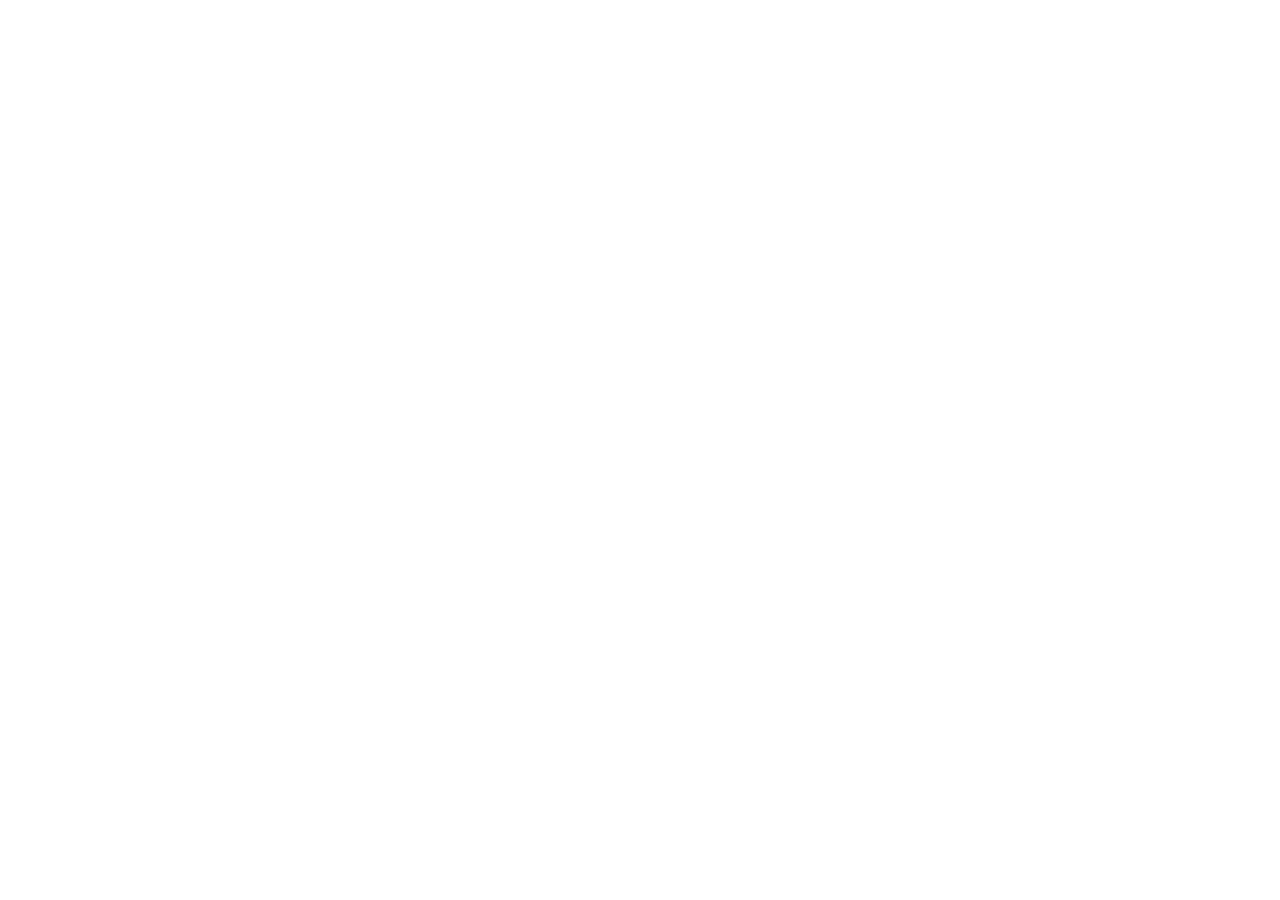
==== index.html @ 71afaba8 "Update index.html" ====
<!DOCTYPE html>
  <html lang="en">
    <head>
      <meta charset="UTF-8" />
      <meta name="viewport" content="width=device-width, initial-scale=1.0">
      <title>Faisal Hazary - Cybersecurity Enthusiast | Ethical Hacker | Penetration Tester</title>
      <meta name="description" content="I'm Faisal Hazary, a passionate cybersecurity enthusiast, ethical hacker, and penetration tester. Explore my projects, blog posts, and contact information to learn more about my work in the field of cybersecurity." />
      <link rel="icon" type="image/x-icon" href="/assets/favicon-CkWZ_qRm.ico">
      <script type="module" crossorigin src="/assets/index-C8N5rtaf.js"></script>
      <link rel="stylesheet" crossorigin href="/assets/index-CXLBSBZH.css">
    </head>

    <body>
      <div id="root"></div>
    </body>
  </html>
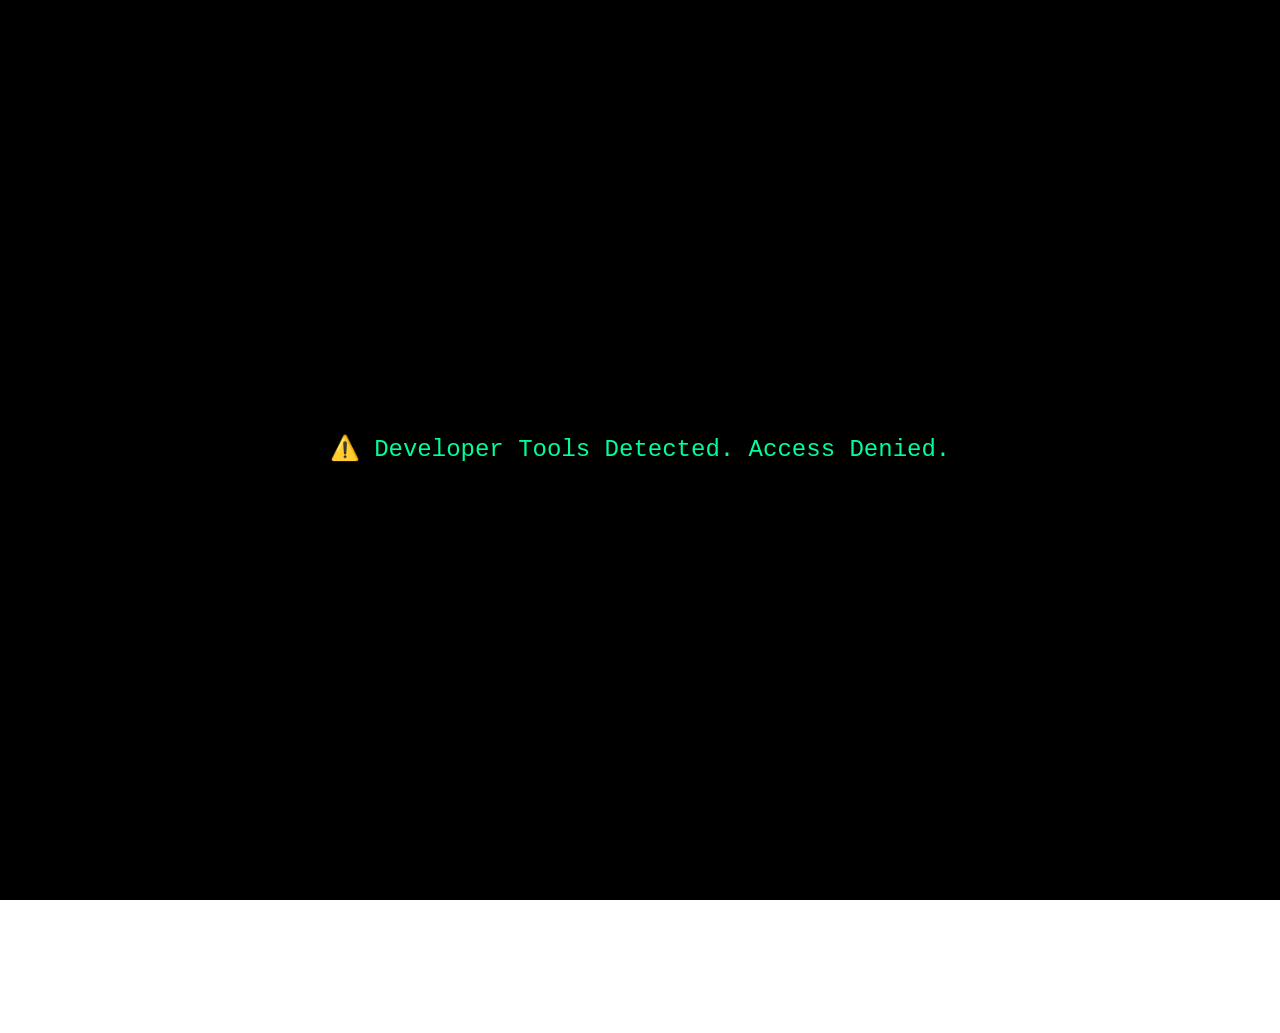
==== commit 10c6feb4: "v1 Stable" ====
--- a/index.html
+++ b/index.html
@@ -7,8 +7,8 @@
       <title>Faisal Hazary - Cybersecurity Enthusiast | Ethical Hacker | Penetration Tester</title>
       <meta name="description" content="I'm Faisal Hazary, a passionate cybersecurity enthusiast, ethical hacker, and penetration tester. Explore my projects, blog posts, and contact information to learn more about my work in the field of cybersecurity." />
       <link rel="icon" type="image/x-icon" href="/assets/favicon-CkWZ_qRm.ico">
-      <script type="module" crossorigin src="/assets/index-C8N5rtaf.js"></script>
-      <link rel="stylesheet" crossorigin href="/assets/index-CXLBSBZH.css">
+      <script type="module" crossorigin src="/assets/index-D6CoGjes.js"></script>
+      <link rel="stylesheet" crossorigin href="/assets/index-eQ8t6wmq.css">
     </head>
 
     <body>
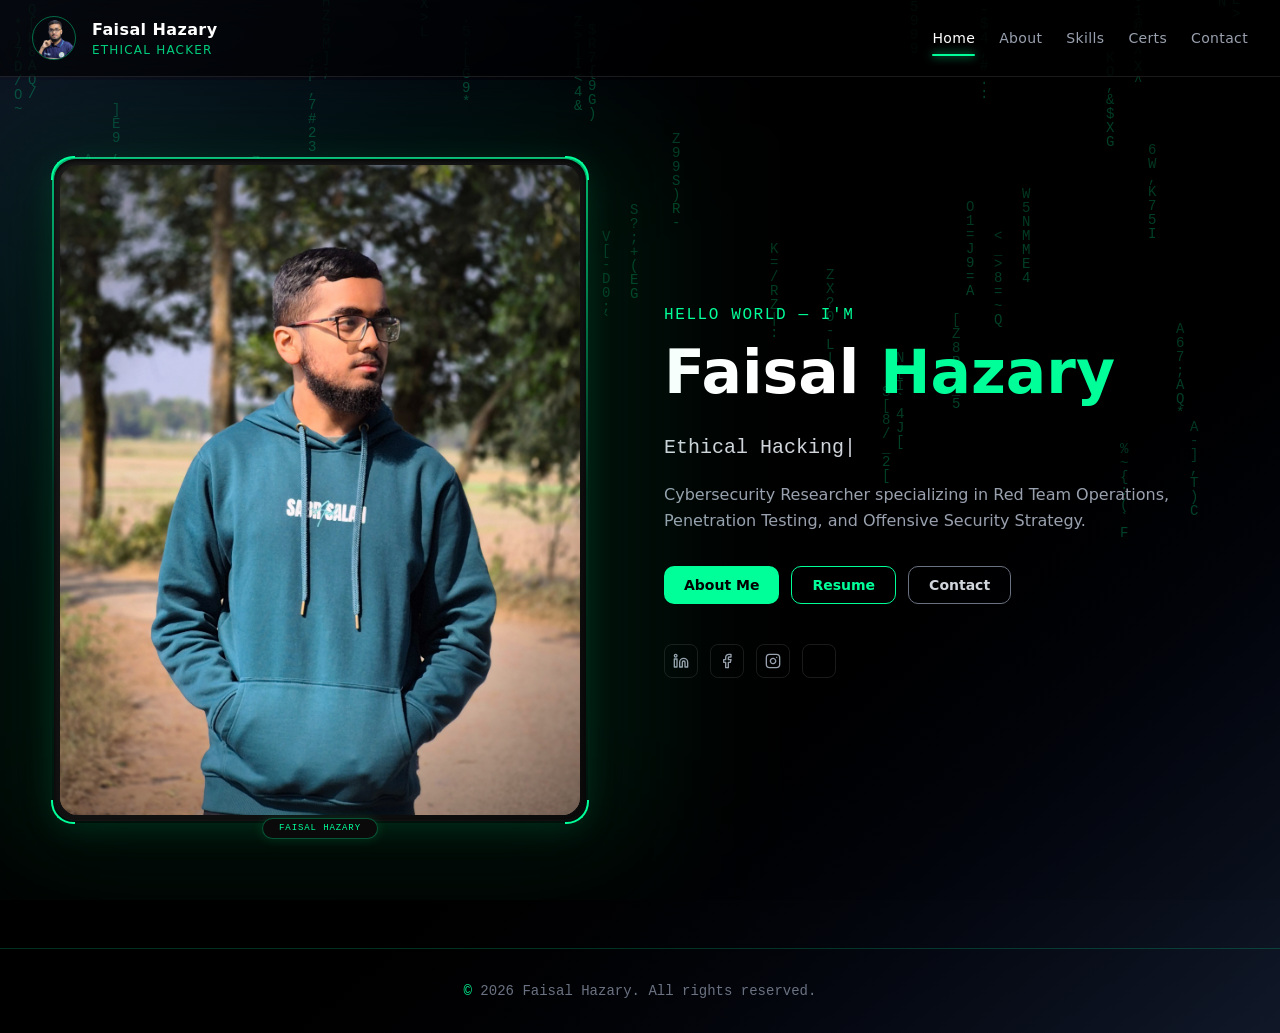
==== commit 1eac11d1: "Removed SupportKori" ====
--- a/index.html
+++ b/index.html
@@ -7,8 +7,8 @@
       <title>Faisal Hazary - Cybersecurity Enthusiast | Ethical Hacker | Penetration Tester</title>
       <meta name="description" content="I'm Faisal Hazary, a passionate cybersecurity enthusiast, ethical hacker, and penetration tester. Explore my projects, blog posts, and contact information to learn more about my work in the field of cybersecurity." />
       <link rel="icon" type="image/x-icon" href="/assets/favicon-CkWZ_qRm.ico">
-      <script type="module" crossorigin src="/assets/index-D6CoGjes.js"></script>
-      <link rel="stylesheet" crossorigin href="/assets/index-eQ8t6wmq.css">
+      <script type="module" crossorigin src="/assets/index-Qkvo7OlU.js"></script>
+      <link rel="stylesheet" crossorigin href="/assets/index-B7TDVUZJ.css">
     </head>
 
     <body>
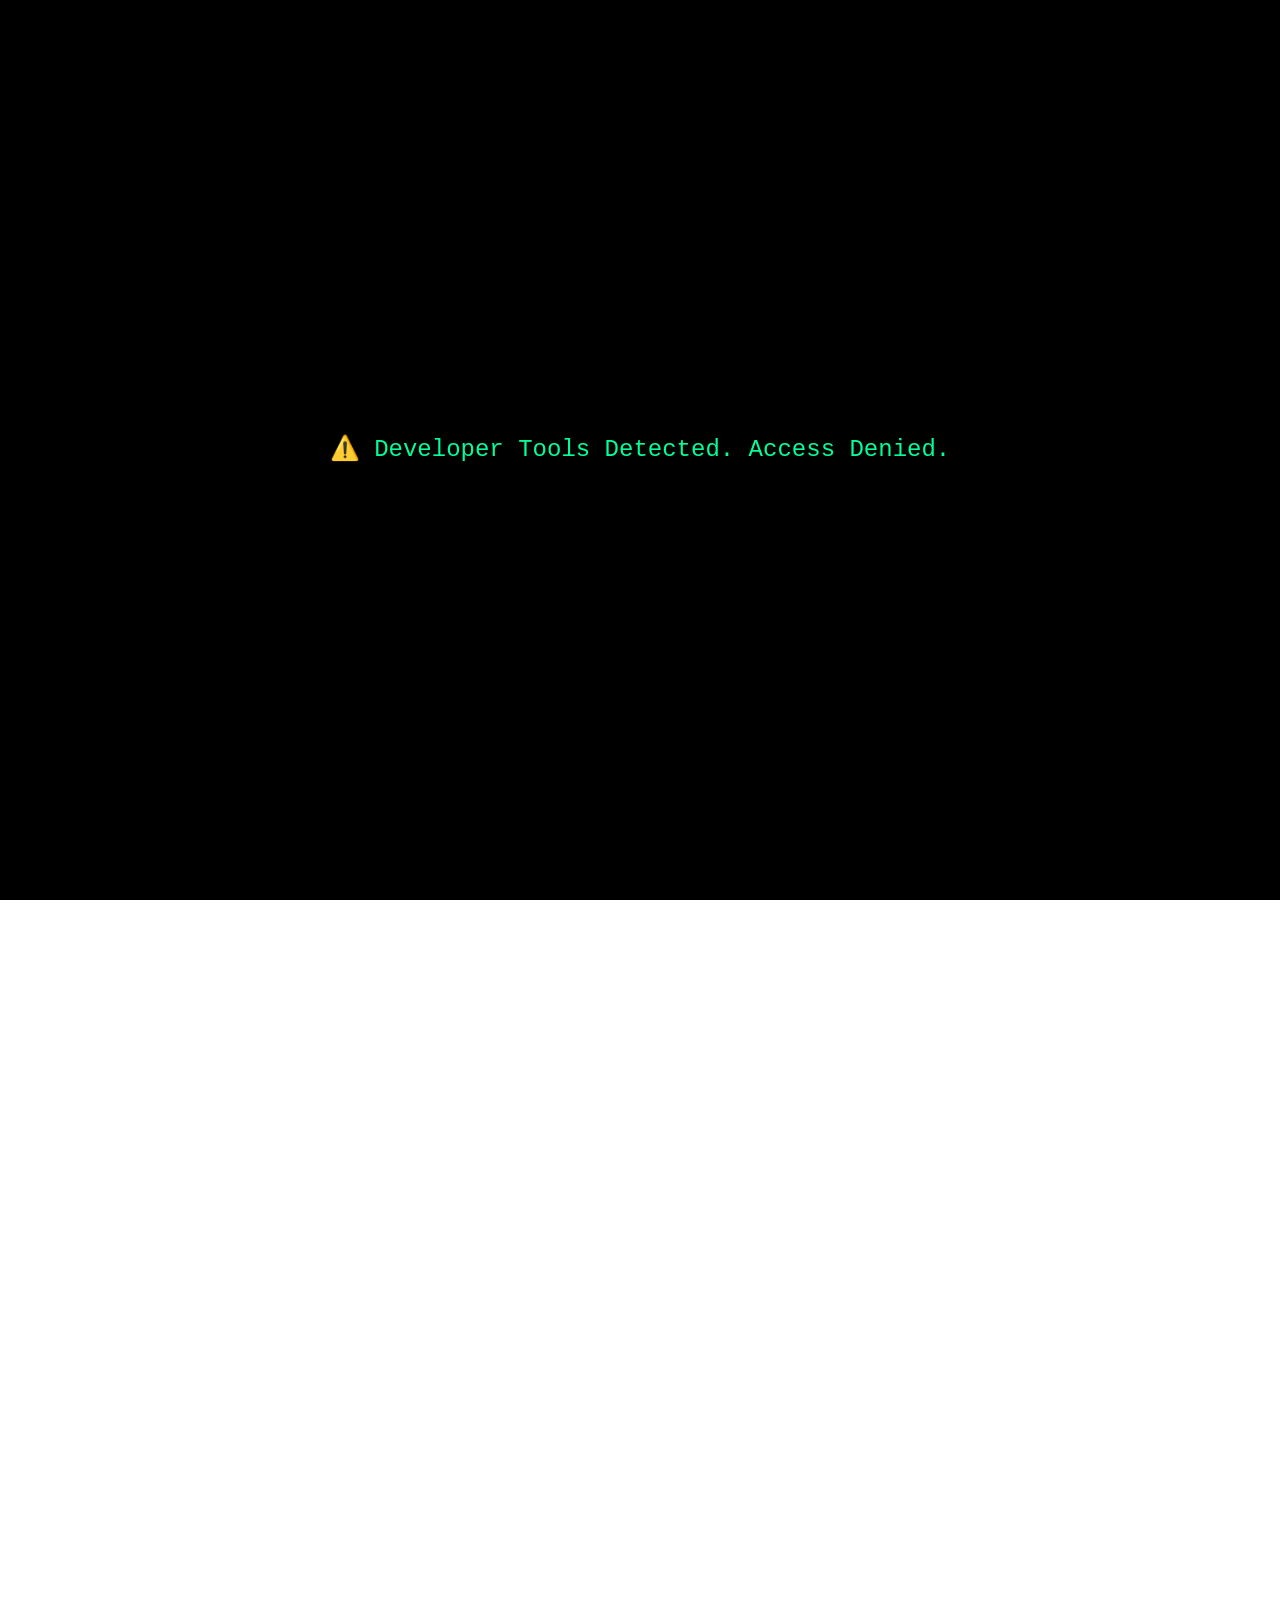
==== commit 0e936ad4: "a" ====
--- a/index.html
+++ b/index.html
@@ -1,18 +1,19 @@
-
-  <!DOCTYPE html>
-  <html lang="en">
-    <head>
-      <meta charset="UTF-8" />
-      <meta name="viewport" content="width=device-width, initial-scale=1.0">
-      <title>Faisal Hazary - Cybersecurity Enthusiast | Ethical Hacker | Penetration Tester</title>
-      <meta name="description" content="I'm Faisal Hazary, a passionate cybersecurity enthusiast, ethical hacker, and penetration tester. Explore my projects, blog posts, and contact information to learn more about my work in the field of cybersecurity." />
-      <link rel="icon" type="image/x-icon" href="/assets/favicon-CkWZ_qRm.ico">
-      <script type="module" crossorigin src="/assets/index-Qkvo7OlU.js"></script>
-      <link rel="stylesheet" crossorigin href="/assets/index-B7TDVUZJ.css">
-    </head>
-
-    <body>
-      <div id="root"></div>
-    </body>
-  </html>
+
+  <!DOCTYPE html>
+  <html lang="en">
+    <head>
+      <meta charset="UTF-8" />
+      <meta name="viewport" content="width=device-width, initial-scale=1.0">
+      <title>Faisal Hazary - Cybersecurity Enthusiast | Ethical Hacker | Penetration Tester</title>
+      <meta name="description" content="I'm Faisal Hazary, a passionate cybersecurity enthusiast, ethical hacker, and penetration tester. Explore my projects, blog posts, and contact information to learn more about my work in the field of cybersecurity." />
+      <link rel="icon" type="image/x-icon" href="/assets/favicon-CkWZ_qRm.ico">
+      <script type="module" crossorigin src="/assets/index-tURvoX-z.js"></script>
+      <link rel="stylesheet" crossorigin href="/assets/index-COmSCLSu.css">
+    </head>
+
+    <body>
+      <div id="root"></div>+
+    </body>
+  </html>
   
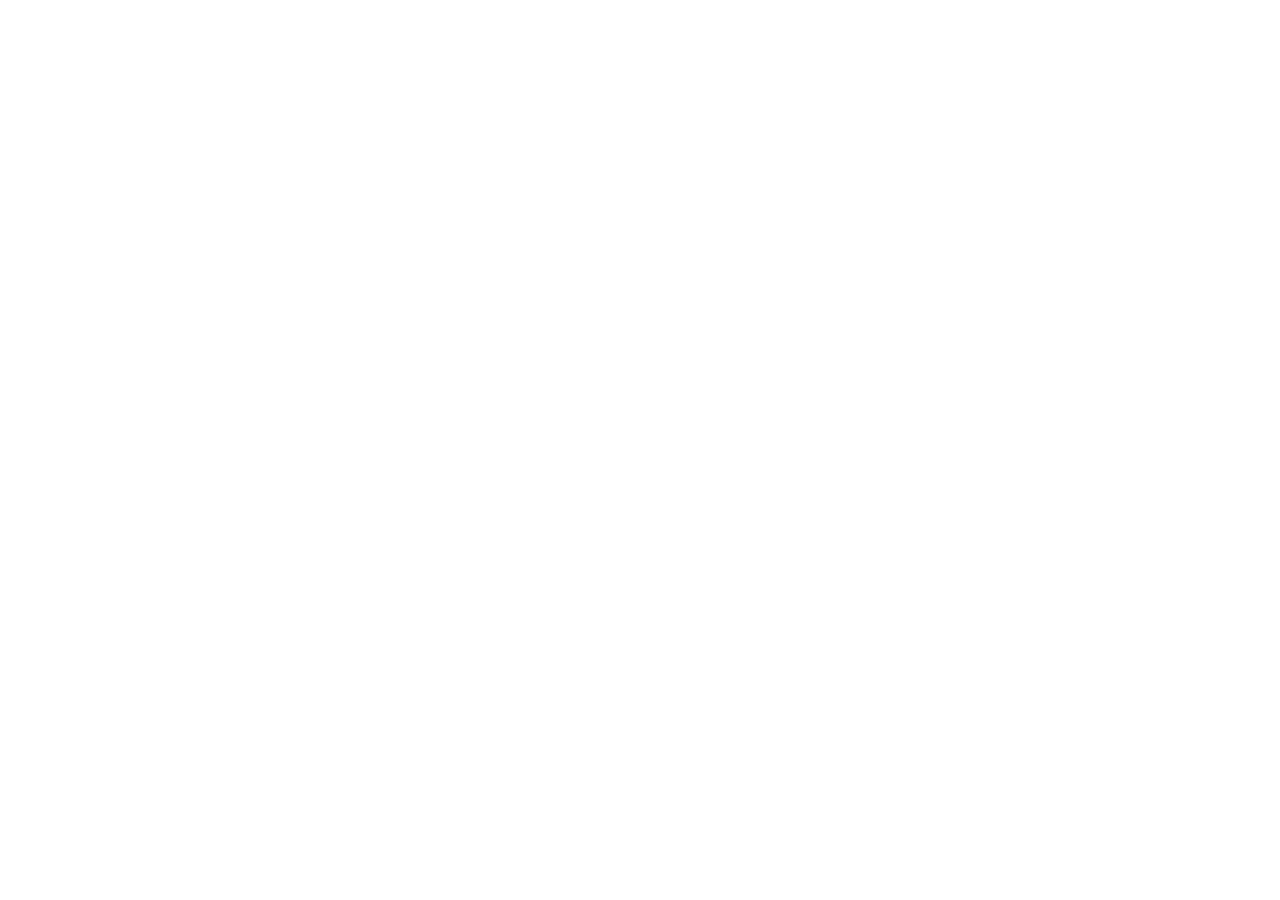
==== commit 078ae187: "1" ====
--- a/index.html
+++ b/index.html
@@ -1,19 +1,17 @@
-
-  <!DOCTYPE html>
-  <html lang="en">
-    <head>
-      <meta charset="UTF-8" />
-      <meta name="viewport" content="width=device-width, initial-scale=1.0">
-      <title>Faisal Hazary - Cybersecurity Enthusiast | Ethical Hacker | Penetration Tester</title>
-      <meta name="description" content="I'm Faisal Hazary, a passionate cybersecurity enthusiast, ethical hacker, and penetration tester. Explore my projects, blog posts, and contact information to learn more about my work in the field of cybersecurity." />
-      <link rel="icon" type="image/x-icon" href="/assets/favicon-CkWZ_qRm.ico">
-      <script type="module" crossorigin src="/assets/index-tURvoX-z.js"></script>
-      <link rel="stylesheet" crossorigin href="/assets/index-COmSCLSu.css">
-    </head>
-
-    <body>
-      <div id="root"></div>-
-    </body>
-  </html>
+
+  <!DOCTYPE html>
+  <html lang="en">
+    <head>
+      <meta charset="UTF-8" />
+      <meta name="viewport" content="width=device-width, initial-scale=1.0">
+      <title>Faisal Hazary - Cybersecurity Enthusiast | Ethical Hacker | Penetration Tester</title>
+      <meta name="description" content="I'm Faisal Hazary, a passionate cybersecurity enthusiast, ethical hacker, and penetration tester. Explore my projects, blog posts, and contact information to learn more about my work in the field of cybersecurity." />
+      <link rel="icon" type="image/x-icon" href="/src/assets/favicon.ico">
+    </head>
+
+    <body>
+      <div id="root"></div>
+      <script type="module" src="/src/main.tsx"></script>
+    </body>
+  </html>
   
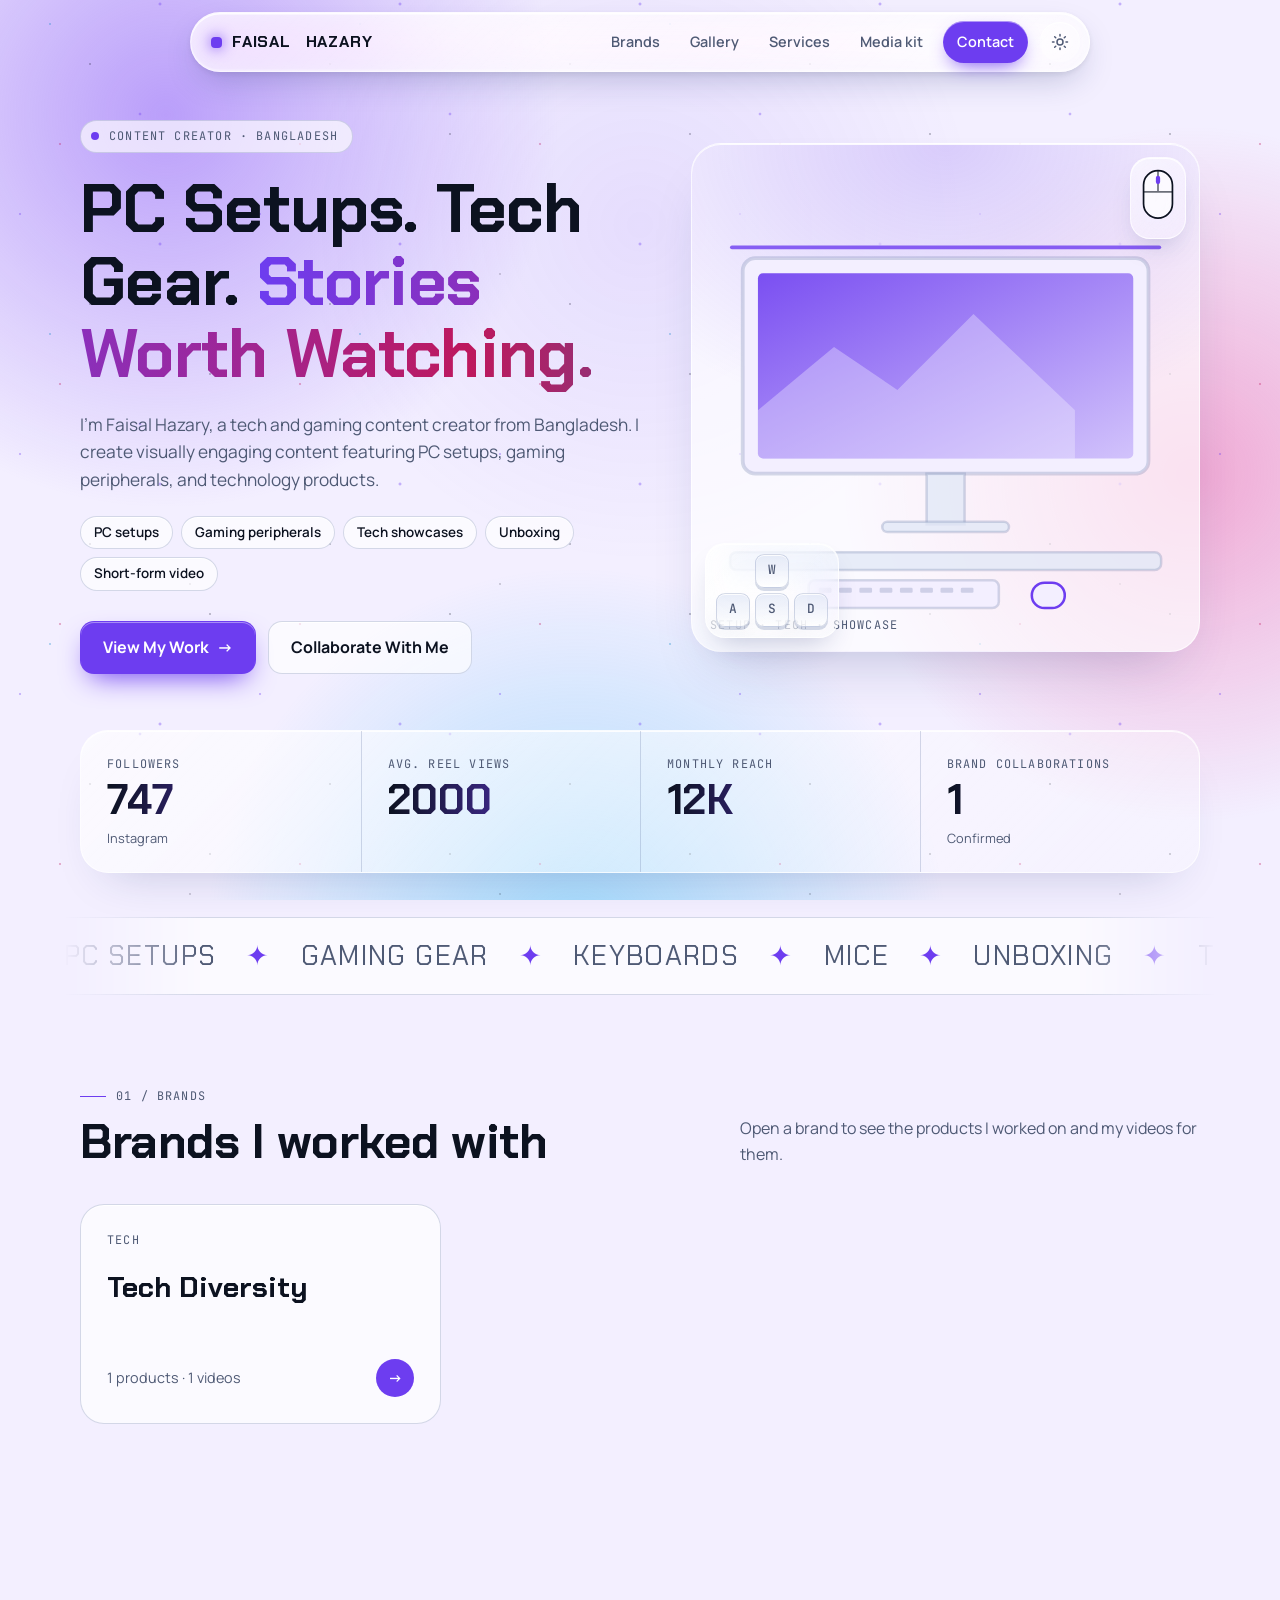
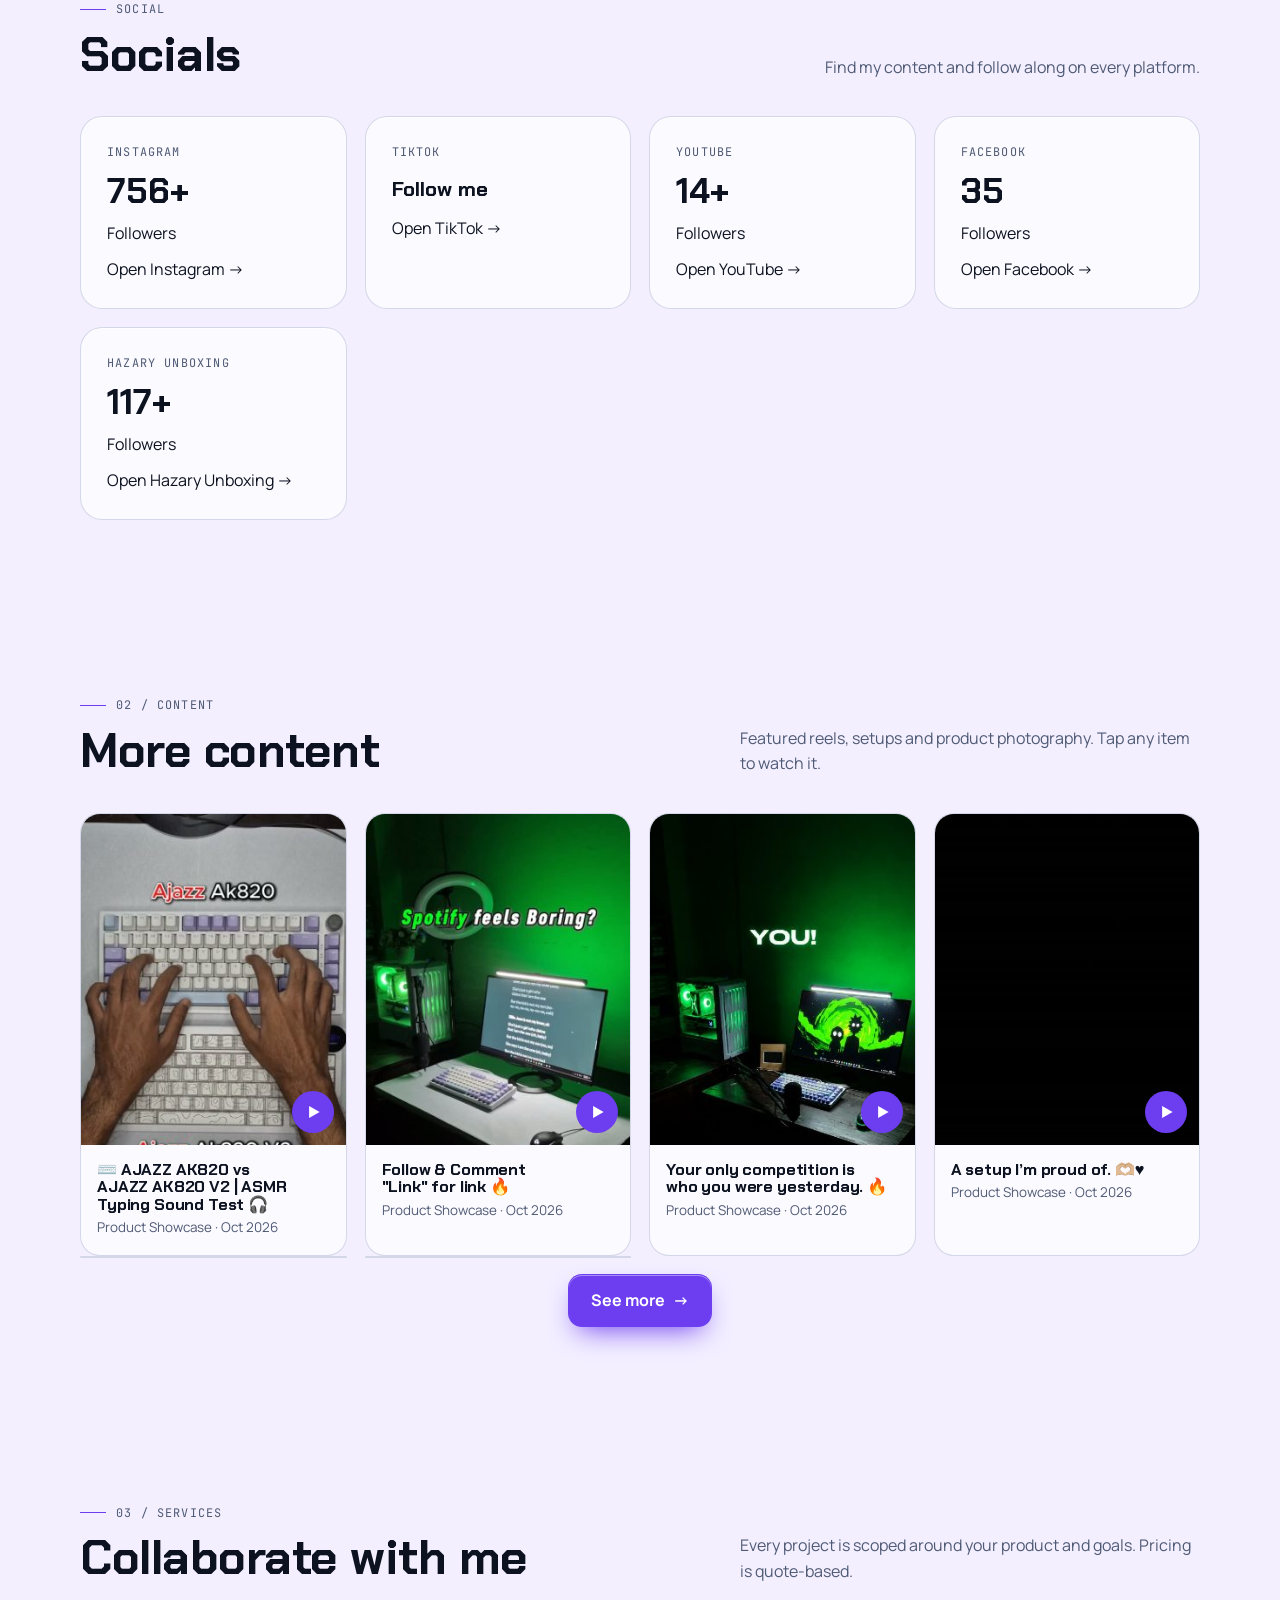
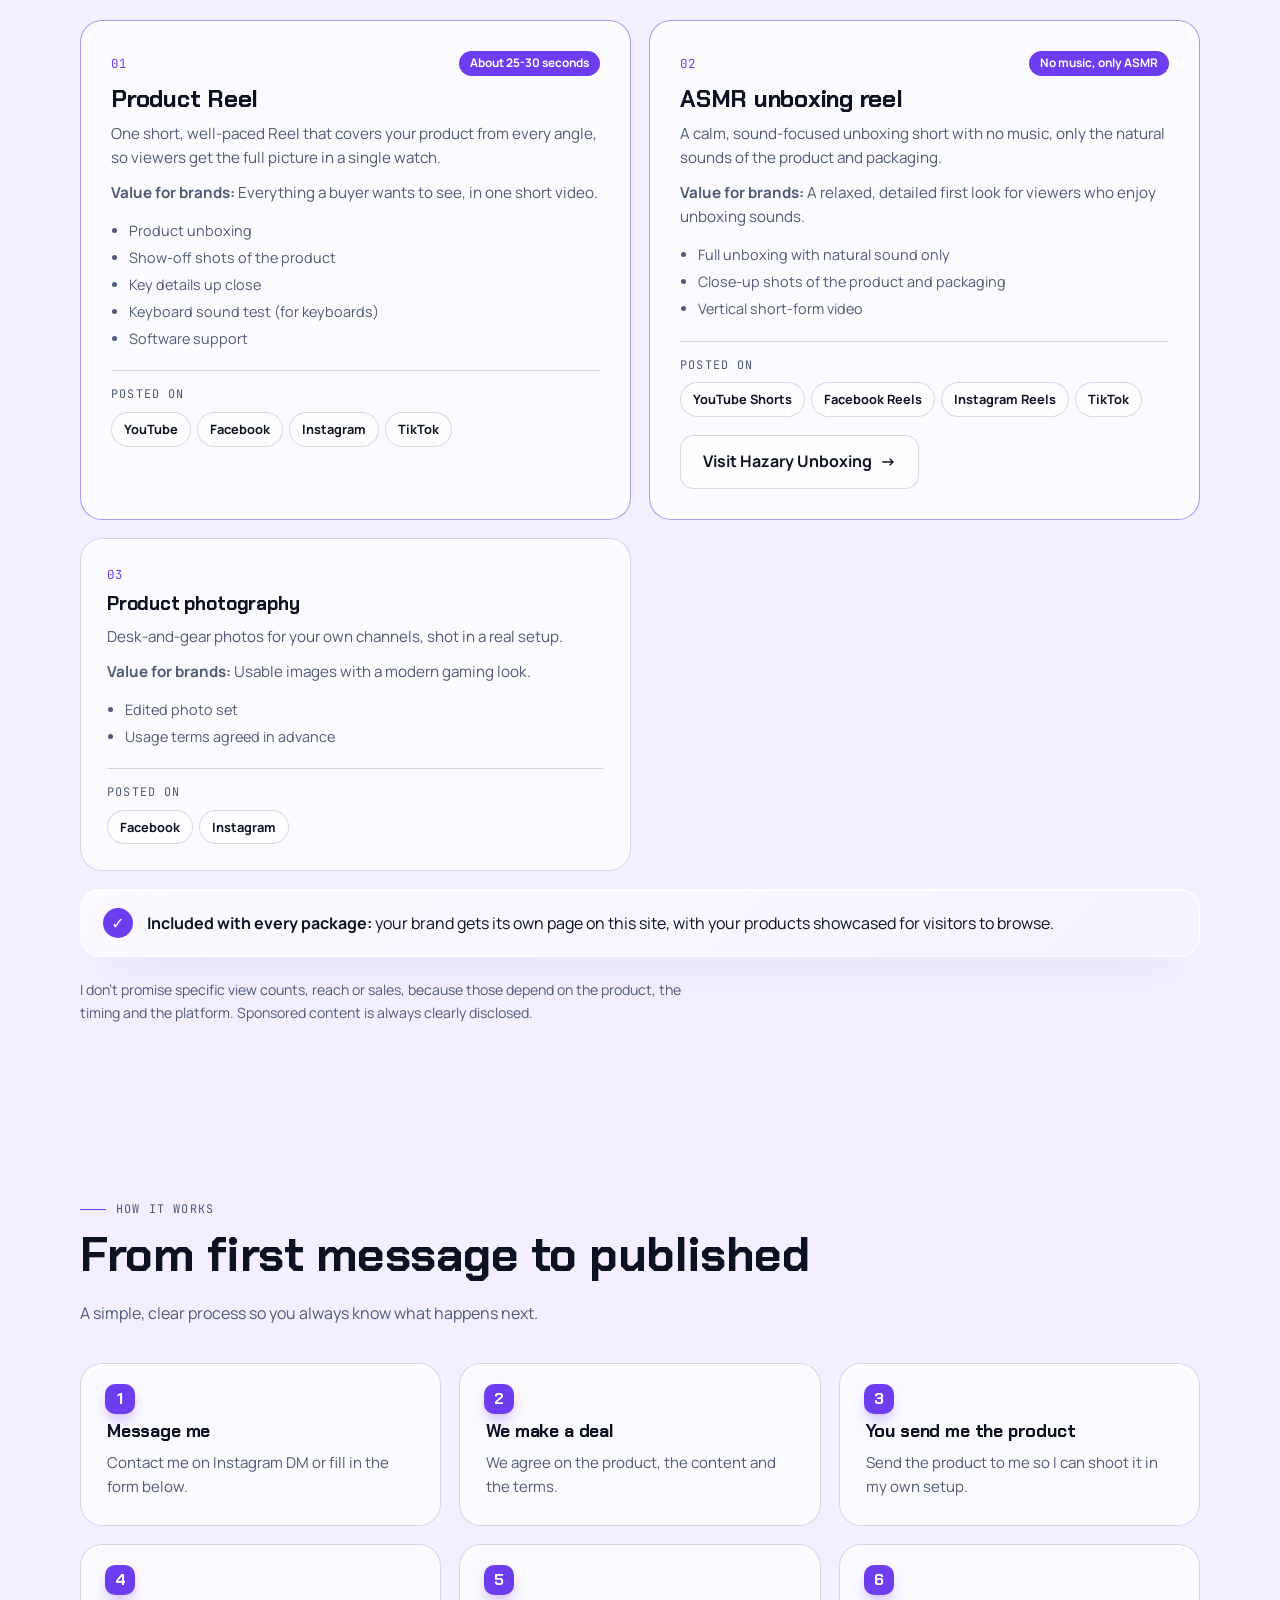
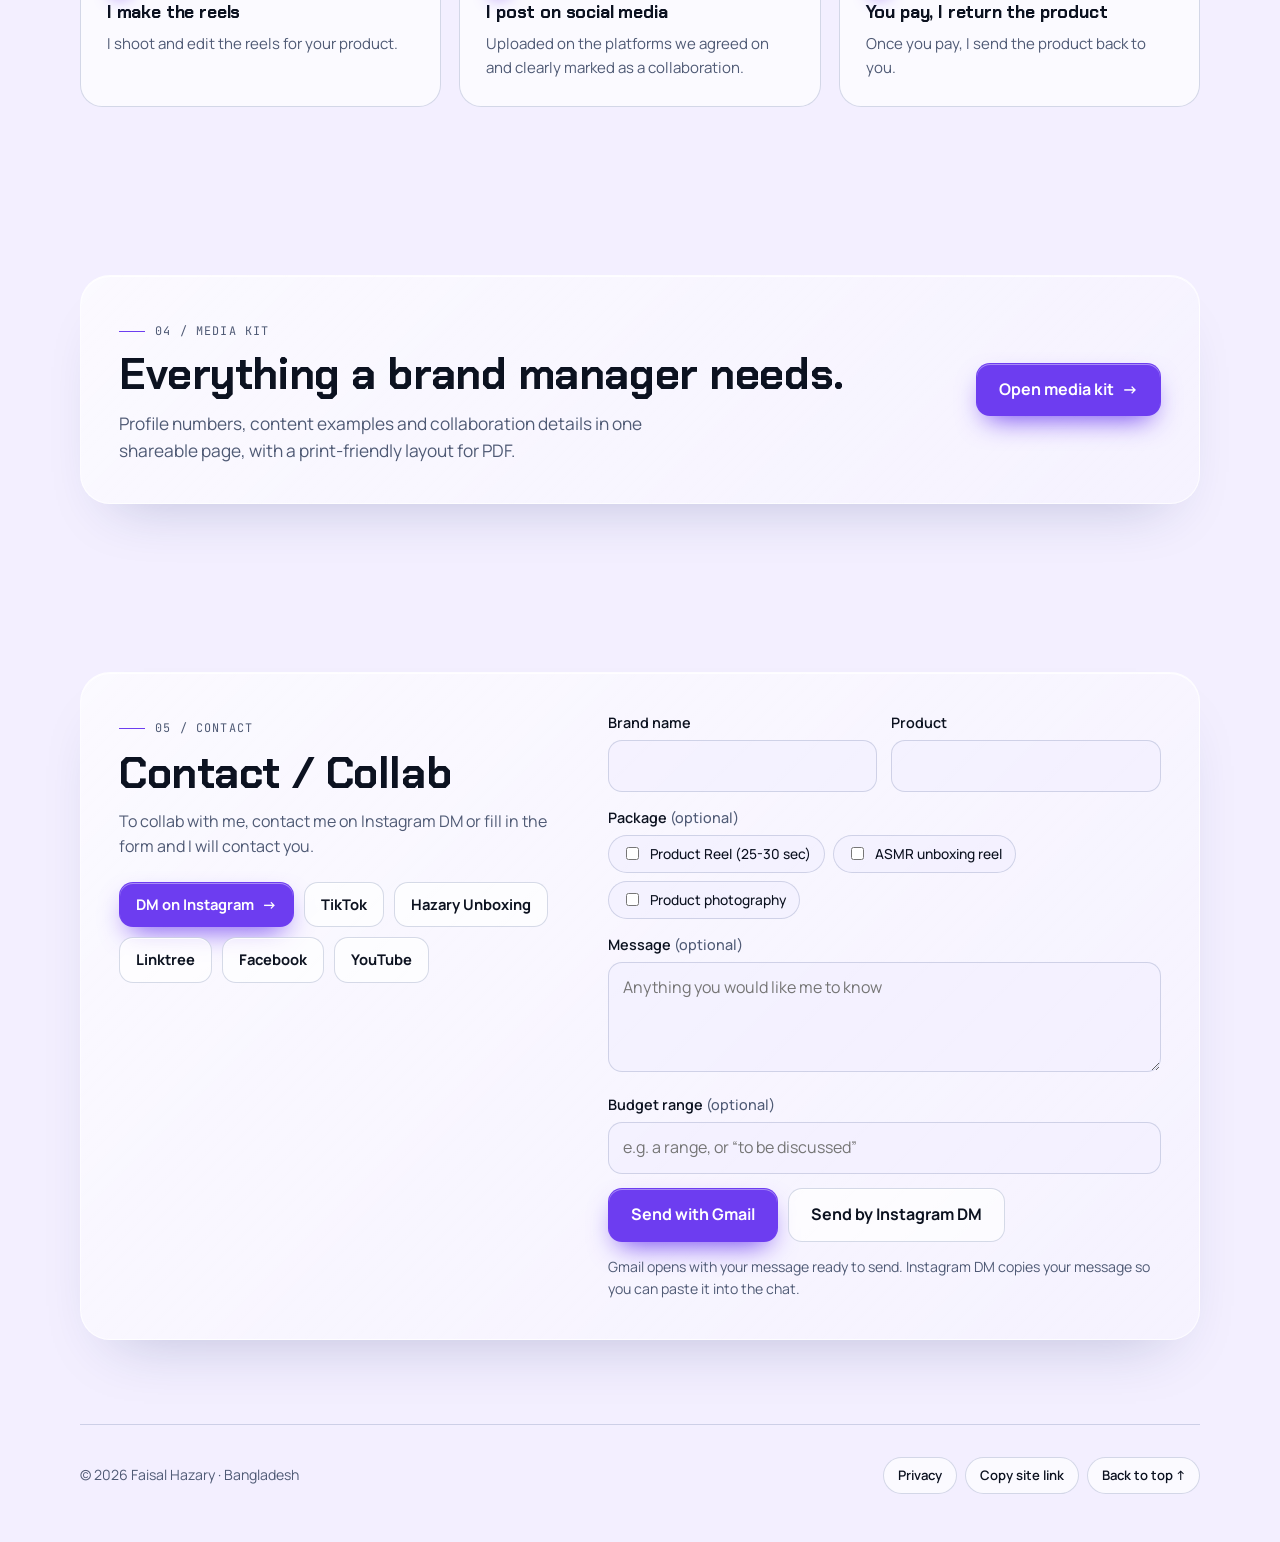
==== commit 22cf0865: "deploy: faisalhazary/home@ceaba61807d1833426186c4643e1c28c04b54c4d" ====
--- a/index.html
+++ b/index.html
@@ -1,17 +1,2713 @@
-
-  <!DOCTYPE html>
-  <html lang="en">
-    <head>
-      <meta charset="UTF-8" />
-      <meta name="viewport" content="width=device-width, initial-scale=1.0">
-      <title>Faisal Hazary - Cybersecurity Enthusiast | Ethical Hacker | Penetration Tester</title>
-      <meta name="description" content="I'm Faisal Hazary, a passionate cybersecurity enthusiast, ethical hacker, and penetration tester. Explore my projects, blog posts, and contact information to learn more about my work in the field of cybersecurity." />
-      <link rel="icon" type="image/x-icon" href="/src/assets/favicon.ico">
-    </head>
-
-    <body>
-      <div id="root"></div>
-      <script type="module" src="/src/main.tsx"></script>
-    </body>
-  </html>
-  +<!doctype html>
+<html lang="en">
+<head>
+<meta charset="utf-8">
+<meta name="viewport" content="width=device-width,initial-scale=1,viewport-fit=cover">
+<title>Faisal Hazary | PC Setups, Tech Gear and Gaming Content Creator</title>
+<meta name="description" content="Faisal Hazary is a tech and gaming content creator from Bangladesh, making short-form videos about PC setups, gaming peripherals and tech products. View my work and request a collaboration.">
+<meta name="robots" content="index,follow">
+<meta name="theme-color" content="#EEF2FB">
+<meta property="og:type" content="website">
+<meta property="og:title" content="Faisal Hazary | PC Setups. Tech Gear. Stories Worth Watching.">
+<meta property="og:description" content="Tech and gaming content creator from Bangladesh. PC setups, gaming peripherals and product showcases in short-form video.">
+<!-- After publishing, add: <meta property="og:url" content="https://YOUR-SITE"> and <meta property="og:image" content="https://YOUR-SITE/assets/og.jpg"> (1200x630) -->
+<meta name="twitter:card" content="summary_large_image">
+<meta name="google-site-verification" content="1hEivBCnDsyRulb7K4BImug6jCyUfa7cBGChGjhyYrQ">
+<script async src="https://pagead2.googlesyndication.com/pagead/js/adsbygoogle.js?client=ca-pub-7797656002290100" crossorigin="anonymous"></script>
+<script type="application/ld+json">{"@context":"https://schema.org","@type":"Person","name":"Faisal Hazary","alternateName":"faisal_hazary","jobTitle":"Tech and gaming content creator","description":"Tech and gaming content creator from Bangladesh, making short-form videos about PC setups, gaming peripherals and tech products.","homeLocation":{"@type":"Place","address":{"@type":"PostalAddress","addressCountry":"BD"}},"sameAs":["https://www.instagram.com/faisal_hazary/","https://www.tiktok.com/@faisal_hazary","https://www.youtube.com/@faisalhazary","https://www.facebook.com/profile.php?id=61595541061081","https://linktr.ee/faisalhazary"]}</script>
+<link rel="icon" href="data:image/svg+xml,%3Csvg xmlns='http://www.w3.org/2000/svg' viewBox='0 0 32 32'%3E%3Crect width='32' height='32' rx='9' fill='%23EEF2FB'/%3E%3Cpath d='M10 24V8h12v4h-8v3h7v4h-7v5z' fill='%232F5BFF'/%3E%3C/svg%3E">
+<link rel="preconnect" href="https://fonts.googleapis.com">
+<link rel="preconnect" href="https://fonts.gstatic.com" crossorigin>
+<link rel="stylesheet" href="https://fonts.googleapis.com/css2?family=Chakra+Petch:wght@500;600;700&family=Manrope:wght@400;500;600;700&family=JetBrains+Mono:wght@400;500&display=swap">
+<style>
+:root{
+  --bg:#EEF2FB; --surface:rgba(255,255,255,.66); --surface-2:rgba(226,232,247,.78); --line:rgba(110,125,170,.28);
+  --fg:#0C1220; --muted:#4F5A75;
+  --accent:#2F5BFF; --accent-ink:#2F5BFF; --accent-fg:#FFFFFF; --glow:rgba(47,91,255,.20);
+  --violet:#7A4DFF; --cyan:#0A9BBF;
+  --hi:rgba(255,255,255,.85); --spotc:rgba(47,91,255,.10); --gridc:rgba(47,91,255,.08);
+  --blob1:rgba(110,150,255,.60); --blob2:rgba(170,120,255,.42); --blob3:rgba(70,210,235,.42); --spot:rgba(47,91,255,.10);
+  --glass:linear-gradient(135deg,rgba(255,255,255,.66),rgba(255,255,255,.24)); --glassbd:rgba(255,255,255,.7); --glassin:rgba(255,255,255,.35); --glassdrop:rgba(30,45,110,.28);
+  --f-display:'Chakra Petch','Arial Narrow',sans-serif;
+  --f-body:'Manrope',system-ui,-apple-system,'Segoe UI',sans-serif;
+  --f-mono:'JetBrains Mono',ui-monospace,Menlo,Consolas,monospace;
+  color-scheme:light;
+}
+@media (prefers-color-scheme: dark){:root:not([data-theme="light"]){
+  --bg:#06080F; --surface:rgba(16,22,40,.58); --surface-2:rgba(26,34,58,.72); --line:rgba(130,150,215,.20);
+  --fg:#EAEFFA; --muted:#9BA6C3; --accent:#7C9CFF; --accent-ink:#8FAAFF; --accent-fg:#07090F; --glow:rgba(124,156,255,.28);
+  --violet:#A78BFF; --cyan:#4FD8F2;
+  --hi:rgba(255,255,255,.10); --spotc:rgba(124,156,255,.14); --gridc:rgba(124,156,255,.07);
+  --blob1:rgba(46,74,220,.55); --blob2:rgba(110,56,220,.42); --blob3:rgba(8,150,180,.38); --spot:rgba(124,156,255,.13);
+  --glass:linear-gradient(135deg,rgba(255,255,255,.16),rgba(255,255,255,.04)); --glassbd:rgba(255,255,255,.22); --glassin:rgba(255,255,255,.10); --glassdrop:rgba(0,0,0,.6);
+  color-scheme:dark}}
+:root[data-theme="dark"]{
+  --bg:#06080F; --surface:rgba(16,22,40,.58); --surface-2:rgba(26,34,58,.72); --line:rgba(130,150,215,.20);
+  --fg:#EAEFFA; --muted:#9BA6C3; --accent:#7C9CFF; --accent-ink:#8FAAFF; --accent-fg:#07090F; --glow:rgba(124,156,255,.28);
+  --violet:#A78BFF; --cyan:#4FD8F2;
+  --hi:rgba(255,255,255,.10); --spotc:rgba(124,156,255,.14); --gridc:rgba(124,156,255,.07);
+  --blob1:rgba(46,74,220,.55); --blob2:rgba(110,56,220,.42); --blob3:rgba(8,150,180,.38); --spot:rgba(124,156,255,.13);
+  --glass:linear-gradient(135deg,rgba(255,255,255,.16),rgba(255,255,255,.04)); --glassbd:rgba(255,255,255,.22); --glassin:rgba(255,255,255,.10); --glassdrop:rgba(0,0,0,.6);
+  color-scheme:dark}
+
+*{box-sizing:border-box}
+html{scroll-behavior:smooth;scroll-padding-top:40px;-webkit-text-size-adjust:100%}
+body{margin:0;background:var(--bg);color:var(--fg);font-family:var(--f-body);font-size:16px;line-height:1.6;overflow-x:hidden;
+  padding-inline:max(16px,env(safe-area-inset-left,0px)) max(16px,env(safe-area-inset-right,0px))}
+a{color:inherit;text-decoration:none}
+button,input,select,textarea{font:inherit;color:inherit}
+button{cursor:pointer}
+img{max-width:100%;display:block}
+:focus-visible{outline:2px solid var(--accent-ink);outline-offset:3px;border-radius:8px}
+.wrap{max-width:1120px;margin:0 auto}
+main.wrap{padding-top:92px}
+h1,h2,h3{font-family:var(--f-display);line-height:1.08;margin:0;text-wrap:balance;letter-spacing:-.01em}
+p{margin:0}
+.mono{font-family:var(--f-mono);font-size:.74rem;letter-spacing:.1em;text-transform:uppercase;color:var(--muted)}
+.skip{position:absolute;left:-999px;top:8px;background:var(--accent);color:var(--accent-fg);padding:8px 14px;border-radius:999px;font-weight:700;z-index:80}
+.skip:focus{left:16px}
+.sr{position:absolute;width:1px;height:1px;overflow:hidden;clip:rect(0 0 0 0);white-space:nowrap}
+
+/* ===== animated background ===== */
+.bg{position:fixed;inset:0;z-index:-1;overflow:hidden;background:var(--bg);pointer-events:none}
+.bg i{position:absolute;border-radius:50%;will-change:transform,translate}
+.bg .b1{width:70vmax;height:70vmax;left:-22vmax;top:-26vmax;background:radial-gradient(circle,var(--blob1),transparent 62%);animation:d1 24s ease-in-out infinite alternate;transform:translate3d(0,calc(var(--sy,0)*-.10px),0)}
+.bg .b2{width:62vmax;height:62vmax;right:-24vmax;top:6vmax;background:radial-gradient(circle,var(--blob2),transparent 62%);animation:d2 28s ease-in-out infinite alternate;transform:translate3d(0,calc(var(--sy,0)*-.16px),0)}
+.bg .b3{width:66vmax;height:66vmax;left:12vmax;bottom:-36vmax;background:radial-gradient(circle,var(--blob3),transparent 62%);animation:d3 26s ease-in-out infinite alternate;transform:translate3d(0,calc(var(--sy,0)*-.06px),0)}
+@keyframes d1{to{translate:9vmax 7vmax}} @keyframes d2{to{translate:-8vmax 10vmax}} @keyframes d3{to{translate:-10vmax -6vmax}}
+.bg .grid{position:absolute;inset:-56px 0 0;background-image:linear-gradient(var(--gridc) 1px,transparent 1px),linear-gradient(90deg,var(--gridc) 1px,transparent 1px);background-size:56px 56px;
+  -webkit-mask-image:radial-gradient(ellipse 80% 70% at 50% 25%,#000 10%,transparent 75%);mask-image:radial-gradient(ellipse 80% 70% at 50% 25%,#000 10%,transparent 75%);animation:gd 14s linear infinite}
+@keyframes gd{to{transform:translateY(56px)}}
+.bg .spot{position:absolute;inset:0;background:radial-gradient(520px circle at var(--cx,50%) var(--cy,25%),var(--spot),transparent 65%)}
+
+/* ===== liquid glass navbar ===== */
+.top{position:fixed;top:max(12px,env(safe-area-inset-top,0px));left:0;right:0;z-index:50;display:flex;justify-content:center;padding-inline:12px;pointer-events:none}
+.gnav{--lx:30%;pointer-events:auto;position:relative;isolation:isolate;display:grid;grid-template-columns:auto 1fr auto;align-items:center;gap:8px;width:min(900px,100%);min-height:60px;padding:0 9px 0 20px;border-radius:999px;
+  background:var(--glass);border:1px solid var(--glassbd);
+  -webkit-backdrop-filter:blur(22px) saturate(190%) brightness(1.06);backdrop-filter:blur(22px) saturate(190%) brightness(1.06);
+  box-shadow:inset 0 1.5px 0 var(--hi),inset 0 -1.5px 1px var(--glassin),inset 0 0 22px var(--glassin),0 14px 34px -10px var(--glassdrop),0 2px 6px rgba(0,0,0,.08);
+  transition:height .3s,width .4s cubic-bezier(.2,.7,.2,1),box-shadow .3s}
+.gnav::before{content:"";position:absolute;inset:0;border-radius:inherit;z-index:-1;pointer-events:none;
+  background:radial-gradient(160px circle at var(--lx) 0%,rgba(255,255,255,.55),transparent 70%);opacity:.6;mix-blend-mode:soft-light}
+.gnav::after{content:"";position:absolute;inset:0;border-radius:inherit;z-index:-1;pointer-events:none;
+  background:linear-gradient(110deg,transparent 35%,rgba(255,255,255,.5) 48%,transparent 60%);background-size:260% 100%;background-position:130% 0;animation:sheen 9s ease-in-out infinite;opacity:.55;mix-blend-mode:overlay}
+@keyframes sheen{0%,55%{background-position:130% 0}100%{background-position:-60% 0}}
+.top.sc .gnav{min-height:54px;width:min(820px,100%)}
+.logo{font-family:var(--f-display);font-weight:700;letter-spacing:.05em;display:flex;align-items:center;gap:10px;white-space:nowrap}
+.logo i{width:11px;height:11px;border-radius:4px;background:var(--accent);box-shadow:0 0 14px var(--accent);display:block}
+nav{display:flex;gap:2px;align-items:center;justify-content:flex-end;min-width:0}
+.gnav nav a{position:relative;background:none;border:0;padding:9px 14px;border-radius:999px;color:var(--muted);font-size:.9rem;font-weight:600;transition:color .2s,background .2s}
+.gnav nav a:hover{color:var(--fg);background:var(--glassin)}
+.gnav a.on{color:var(--fg);background:var(--glassin);box-shadow:inset 0 1px 0 var(--hi)}
+.gnav .cta{background:var(--accent);color:var(--accent-fg);margin-left:4px;box-shadow:inset 0 1px 0 rgba(255,255,255,.45),0 8px 20px -8px var(--accent)}
+.gnav .cta:hover,.gnav .cta.on{background:var(--accent);color:var(--accent-fg);filter:brightness(1.08)}
+.theme{width:40px;height:40px;display:grid;place-items:center;padding:0;margin-left:4px;border:0;border-radius:50%;color:var(--muted);background:var(--glassin);box-shadow:inset 0 1px 0 var(--hi)}.theme:hover{color:var(--fg)}
+.theme svg{width:18px;height:18px}
+@media (max-width:760px){
+  .gnav{grid-template-columns:1fr auto;grid-template-areas:"logo theme" "nav nav";min-height:0;padding:8px 10px 9px 18px;border-radius:30px;row-gap:6px}
+  .gnav .logo{grid-area:logo}.gnav .theme{grid-area:theme;margin:0}
+  .gnav nav{grid-area:nav;justify-content:space-between;gap:2px;padding-top:6px;border-top:1px solid var(--glassin)}
+  .gnav nav a{flex:1;text-align:center;padding:9px 4px;font-size:.84rem;white-space:nowrap}
+  .gnav .cta{margin-left:0}
+  main.wrap{padding-top:128px}
+  html{scroll-padding-top:56px}
+  .top.sc .gnav{width:min(900px,100%)}
+}
+@media (max-width:360px){.gnav nav a{font-size:.78rem;padding-inline:2px}}
+#prog{position:fixed;left:0;top:0;height:3px;width:100%;transform-origin:0 50%;transform:scaleX(0);background:linear-gradient(90deg,var(--accent),var(--violet),var(--cyan));z-index:60;pointer-events:none}
+
+/* ===== buttons, pills ===== */
+.btn{display:inline-flex;align-items:center;gap:8px;padding:13px 22px;border-radius:14px;font-weight:700;border:1px solid var(--line);background:var(--surface);box-shadow:inset 0 1px 0 var(--hi);transition:transform .2s,filter .2s,border-color .2s,box-shadow .2s}
+.btn:hover{border-color:var(--accent-ink);transform:translateY(-2px)}
+.btn.primary{background:var(--accent);color:var(--accent-fg);border-color:transparent;box-shadow:inset 0 1px 0 rgba(255,255,255,.4),0 12px 28px -10px var(--accent)}
+.btn.primary:hover{filter:brightness(1.07)}
+.pills{display:flex;flex-wrap:wrap;gap:8px;margin-top:22px}
+.pill{border:1px solid var(--line);background:var(--surface);padding:5px 13px;border-radius:999px;font-size:.84rem;font-weight:600;box-shadow:inset 0 1px 0 var(--hi)}
+.actions{display:flex;flex-wrap:wrap;gap:12px;margin-top:30px}
+
+/* ===== hero ===== */
+.hero{display:grid;grid-template-columns:1.05fr .95fr;gap:48px;align-items:center;padding-block:28px 56px}
+.hero>*{min-width:0}
+.eyebrow{display:inline-flex;align-items:center;gap:10px;margin-bottom:20px;padding:6px 14px 6px 10px;border-radius:999px;border:1px solid var(--line);background:var(--surface)}
+.eyebrow b{width:8px;height:8px;border-radius:50%;background:var(--accent);box-shadow:0 0 0 0 var(--glow);animation:ping 2.4s ease-out infinite}
+@keyframes ping{70%,100%{box-shadow:0 0 0 10px transparent}}
+.hero h1{font-size:clamp(2.4rem,5.4vw,4.2rem);font-weight:700}
+.hero h1 span{background:linear-gradient(90deg,var(--accent-ink),var(--violet),var(--cyan),var(--accent-ink));background-size:250% 100%;-webkit-background-clip:text;background-clip:text;color:transparent;animation:gs 9s linear infinite}
+@keyframes gs{to{background-position:-250% 0}}
+.lead{color:var(--muted);font-size:1.08rem;max-width:54ch;margin-top:20px}
+.stats{display:flex;flex-wrap:wrap;gap:34px;margin-top:36px;padding-top:22px;border-top:1px solid var(--line)}
+.stats div{display:flex;flex-direction:column;gap:2px}
+.stats strong{font-family:var(--f-display);font-size:1.8rem;font-variant-numeric:tabular-nums}
+.stagewrap{position:relative}
+.stage{position:relative;aspect-ratio:1/1;border-radius:30px;border:1px solid var(--glassbd);overflow:hidden;background:radial-gradient(110% 80% at 50% 0%,var(--glow),transparent 70%),var(--surface);
+  box-shadow:inset 0 1px 0 var(--hi),0 30px 60px -28px var(--glassdrop);
+  transform:perspective(1000px) rotateY(calc(var(--px,0)*5deg)) rotateX(calc(var(--py,0)*-5deg));transition:transform .3s ease-out}
+.stage img{width:100%;height:100%;object-fit:cover}
+.stage svg{position:absolute;inset:0;width:100%;height:100%}
+.stage .tag{position:absolute;left:18px;bottom:16px}
+.fl{position:absolute;z-index:2;pointer-events:none;transform:translate3d(calc(var(--px,0)*-16px),calc(var(--py,0)*-16px),0);transition:transform .3s ease-out}
+.fl-key{left:14px;bottom:14px}.fl-mouse{right:14px;top:14px}
+.chip3d{padding:10px;border-radius:20px;background:var(--glass);border:1px solid var(--glassbd);-webkit-backdrop-filter:blur(14px) saturate(170%);backdrop-filter:blur(14px) saturate(170%);box-shadow:inset 0 1px 0 var(--hi),0 14px 28px -12px var(--glassdrop);animation:bob 6s ease-in-out infinite}
+.fl-mouse .chip3d{animation-delay:-2.5s}
+@keyframes bob{50%{translate:0 -9px}}
+.wasd{display:grid;grid-template-columns:repeat(3,34px);gap:5px}
+.k,.key{display:grid;place-items:center;font-family:var(--f-mono);font-weight:500;color:var(--muted);border-radius:9px;border:1px solid var(--line);background:linear-gradient(180deg,var(--surface-2),var(--surface));box-shadow:0 3px 0 var(--line),inset 0 1px 0 var(--hi)}
+.k{width:34px;height:34px;font-size:.8rem;animation:press 3.2s ease-in-out infinite}
+.k-w{grid-column:2;animation-delay:0s}.k-a{grid-column:1;grid-row:2;animation-delay:.8s}.k-s{grid-column:2;grid-row:2;animation-delay:1.6s}.k-d{grid-column:3;grid-row:2;animation-delay:2.4s}
+@keyframes press{0%,16%,100%{transform:none;color:var(--muted);box-shadow:0 3px 0 var(--line),inset 0 1px 0 var(--hi)}6%{transform:translateY(3px);color:var(--accent-ink);border-color:var(--accent-ink);box-shadow:0 0 0 var(--line),0 0 20px var(--glow)}}
+.mouse{width:34px;height:auto;color:var(--fg);overflow:visible}
+.mouse .body{fill:var(--surface);stroke:currentColor;stroke-width:2}
+.mouse .ln{fill:none;stroke:currentColor;stroke-width:2;opacity:.6}
+.mouse .whl{fill:var(--accent);animation:whl 1.8s ease-in-out infinite}
+.mouse .lmb{fill:var(--accent);opacity:0;animation:lmb 3.6s ease-in-out infinite}
+.kbm.clk .lmb{opacity:.9;animation:none}
+@keyframes whl{0%,100%{transform:translateY(0)}50%{transform:translateY(7px)}}
+@keyframes lmb{0%,80%,100%{opacity:0}88%{opacity:.75}}
+@media (max-width:860px){.hero{grid-template-columns:1fr;gap:32px;padding-block:20px 40px}.stage{aspect-ratio:4/3}}
+
+/* stat box */
+.statwrap{padding-bottom:44px}
+.statbox{display:grid;grid-template-columns:repeat(var(--n,4),1fr);border-radius:28px;overflow:hidden}
+.statbox>div{display:flex;flex-direction:column;gap:4px;padding:24px 26px;border-left:1px solid var(--line);min-width:0}
+.statbox>div:first-child{border-left:0}
+.statbox strong{font-family:var(--f-display);font-size:clamp(1.7rem,3.6vw,2.6rem);line-height:1.1;font-variant-numeric:tabular-nums;background:linear-gradient(90deg,var(--fg),var(--accent-ink));-webkit-background-clip:text;background-clip:text;color:transparent}
+.statbox small{color:var(--muted);font-size:.8rem}
+@media (max-width:640px){.statbox{grid-template-columns:1fr 1fr}.statbox>div{padding:18px;border-left:0;border-top:1px solid var(--line)}.statbox>div:nth-child(-n+2){border-top:0}.statbox>div:nth-child(even){border-left:1px solid var(--line)}.statbox>div:last-child:nth-child(odd){grid-column:1/-1}}
+
+/* marquee */
+.marq{overflow:hidden;border-block:1px solid var(--line);margin-inline:calc(-1*max(16px,env(safe-area-inset-left,0px))) calc(-1*max(16px,env(safe-area-inset-right,0px)));padding-block:16px;background:var(--surface);
+  -webkit-mask-image:linear-gradient(90deg,transparent,#000 12%,#000 88%,transparent);mask-image:linear-gradient(90deg,transparent,#000 12%,#000 88%,transparent)}
+.mt{display:flex;width:max-content;animation:mq 36s linear infinite;font-family:var(--f-display);font-size:clamp(1.1rem,3vw,1.7rem);text-transform:uppercase;letter-spacing:.05em;white-space:nowrap;color:var(--muted)}
+.mg{display:flex;gap:30px;padding-right:30px;align-items:center}
+.mg i{color:var(--accent-ink);font-style:normal}
+.marq:hover .mt{animation-play-state:paused}
+@keyframes mq{to{transform:translateX(-50%)}}
+
+/* keyboard strip */
+.kbs{padding-block:56px 8px}
+.glassy{background:var(--glass);border:1px solid var(--glassbd);-webkit-backdrop-filter:blur(14px) saturate(160%);backdrop-filter:blur(14px) saturate(160%);box-shadow:inset 0 1px 0 var(--hi),0 24px 50px -30px var(--glassdrop)}
+.kb{display:grid;grid-template-columns:1fr;gap:26px;align-items:center;padding:28px;border-radius:28px}
+.kb h2{font-size:clamp(1.6rem,3.4vw,2.2rem);margin-top:10px}
+.kb p{color:var(--muted);margin-top:10px;max-width:42ch}
+.kbd{container-type:inline-size;min-width:0}
+.kr{--ks:min(48px,8.6cqw);display:flex;justify-content:center;gap:calc(var(--ks)*.12);margin-bottom:calc(var(--ks)*.16)}
+.key{width:var(--ks);height:var(--ks);font-size:calc(var(--ks)*.34);animation:wave 4s ease-in-out infinite;animation-delay:calc(var(--i)*110ms);transition:transform .08s,box-shadow .08s;user-select:none}
+.key.space{width:calc(var(--ks)*5.2)}
+@keyframes wave{0%,40%,100%{color:var(--muted)}14%{color:var(--accent-ink);border-color:var(--accent-ink);box-shadow:0 3px 0 var(--line),0 0 22px var(--glow),inset 0 1px 0 var(--hi)}}
+.key.hit{animation:none;transform:translateY(3px);color:var(--accent-fg);background:var(--accent);border-color:var(--accent);box-shadow:0 0 0 var(--line),0 0 26px var(--accent)}
+.kbm{display:none;justify-self:center}
+.kbm .mouse{width:64px}
+.kbm.clk .mouse{transform:scale(.97)}
+@media (min-width:920px){.kb{grid-template-columns:.8fr 1.7fr auto;gap:36px;padding:34px 38px}.kbm{display:block}}
+
+/* ===== sections ===== */
+section.block{padding-block:84px}
+.head{display:flex;justify-content:space-between;align-items:end;gap:20px;flex-wrap:wrap;margin-bottom:36px}
+.head h2{font-size:clamp(1.9rem,4.4vw,3rem);margin-top:10px}
+.head p{color:var(--muted);max-width:46ch}
+.idx{display:inline-flex;gap:10px;align-items:center}
+.idx::before{content:"";width:26px;height:1px;background:var(--accent-ink)}
+.mark{font-family:var(--f-display);font-weight:700;font-size:1.8rem}
+
+/* glass cards with pointer spotlight */
+.brand,.card,.panel,.item,.vcard{--mx:-300px;--my:-300px;background:radial-gradient(240px circle at var(--mx) var(--my),var(--spotc),transparent 70%),var(--surface);border:1px solid var(--line);box-shadow:inset 0 1px 0 var(--hi)}
+.brands{display:grid;grid-template-columns:repeat(auto-fill,minmax(280px,1fr));gap:18px}
+.brand{display:flex;flex-direction:column;justify-content:space-between;gap:34px;min-height:220px;padding:26px;border-radius:24px;transition:border-color .25s,transform .25s,box-shadow .25s}
+.brand:hover{border-color:var(--accent-ink);transform:translateY(-5px);box-shadow:inset 0 1px 0 var(--hi),0 26px 50px -26px var(--accent)}
+.brand .meta{display:flex;justify-content:space-between;align-items:center;gap:12px;color:var(--muted);font-size:.9rem}
+.brand .go{display:grid;place-items:center;width:38px;height:38px;border-radius:50%;background:var(--accent);color:var(--accent-fg);font-weight:700;transition:transform .25s}
+.brand:hover .go{transform:translateX(4px) rotate(-8deg)}
+.bl{display:flex;align-items:center;gap:14px;margin-top:14px;min-width:0}.blogo{width:60px;height:60px;flex:none;object-fit:cover;border-radius:16px;border:1px solid var(--line);box-shadow:0 8px 20px -10px var(--glassdrop)}.bl.big{margin-top:12px;gap:18px}.bl.big .blogo{width:84px;height:84px;border-radius:22px}.bl .mark{overflow-wrap:anywhere}
+.grid3{display:grid;grid-template-columns:repeat(auto-fit,minmax(250px,1fr));gap:18px}
+.card{padding:26px;border-radius:22px;display:flex;flex-direction:column;gap:10px;transition:border-color .25s,transform .25s}
+.card:hover{border-color:var(--accent-ink);transform:translateY(-4px)}
+.card .n{font-family:var(--f-mono);font-size:.78rem;color:var(--accent-ink);letter-spacing:.1em}
+.card h3{font-size:1.2rem}
+.card p{color:var(--muted);font-size:.95rem}
+.card ul{margin:4px 0 0;padding-left:18px;color:var(--muted);font-size:.9rem}
+.card li{margin-bottom:4px}
+.fine{color:var(--muted);font-size:.88rem;margin-top:22px;max-width:70ch}
+
+.featgrid{display:grid;grid-template-columns:repeat(auto-fit,minmax(300px,1fr));gap:18px}
+.card.feat{padding:30px;border-color:color-mix(in srgb,var(--accent-ink) 40%,var(--line))}
+.card.feat h3{font-size:1.5rem}
+@media (min-width:700px){.grid3>.card:only-child{max-width:calc(50% - 9px)}}
+.incl{display:flex;gap:14px;align-items:center;margin-top:18px;padding:18px 22px;border-radius:20px}
+.incl p{color:var(--fg)}
+.tick{flex:none;width:30px;height:30px;border-radius:50%;display:grid;place-items:center;background:var(--accent);color:var(--accent-fg);font-weight:700}
+.how{display:flex;justify-content:space-between;align-items:center;gap:18px;flex-wrap:wrap;margin-top:18px;padding:22px 24px;border-radius:20px;border:1px dashed var(--line)}
+.how p{max-width:56ch}
+.plats{display:flex;flex-direction:column;gap:8px;margin-top:6px;padding-top:14px;border-top:1px solid var(--line)}
+.plats .pbtn{cursor:default}
+.ctop{display:flex;justify-content:space-between;align-items:center;gap:10px}
+.stag{padding:3px 11px;border-radius:999px;background:var(--accent);color:var(--accent-fg);font-size:.74rem;font-weight:700}
+/* gallery / products */
+.filters{display:flex;flex-wrap:wrap;gap:8px;margin-bottom:22px}
+.chip{border:1px solid var(--line);background:var(--surface);padding:8px 16px;border-radius:999px;font-weight:600;font-size:.86rem;box-shadow:inset 0 1px 0 var(--hi)}
+.chip:hover{border-color:var(--accent-ink)}
+.chip[aria-pressed="true"]{background:var(--accent);color:var(--accent-fg);border-color:transparent}
+.gallery,.products{display:grid;grid-template-columns:repeat(auto-fill,minmax(230px,1fr));gap:18px}
+.item{display:flex;flex-direction:column;border-radius:20px;overflow:hidden;transition:border-color .25s,transform .25s,box-shadow .25s}
+a.item:hover{border-color:var(--accent-ink);transform:translateY(-4px);box-shadow:inset 0 1px 0 var(--hi),0 22px 40px -24px var(--accent)}
+.thumb{position:relative;aspect-ratio:4/5;background:var(--surface-2);overflow:hidden;display:grid;place-items:center;color:var(--muted)}
+.thumb img{width:100%;height:100%;object-fit:cover;transition:transform .6s cubic-bezier(.2,.7,.2,1)}
+a.item:hover .thumb img{transform:scale(1.05)}
+.thumb svg.ph{width:30%;opacity:.5}
+.thumb .play{position:absolute;right:12px;bottom:12px;width:42px;height:42px;border-radius:50%;background:var(--accent);display:grid;place-items:center}
+.thumb .play svg{width:14px;height:14px;fill:var(--accent-fg);margin-left:2px}
+.badge{position:absolute;left:12px;top:12px;background:var(--bg);border:1px solid var(--line);padding:3px 10px;border-radius:999px;font-size:.72rem;font-weight:700}
+.ibody{padding:16px;display:flex;flex-direction:column;gap:4px}
+.ibody h3{font-size:1.02rem}
+.ibody .meta{color:var(--muted);font-size:.84rem}
+.empty{padding:36px;border:1px dashed var(--line);border-radius:20px;display:flex;flex-direction:column;gap:14px;background:var(--surface)}
+
+/* product cards, viewer, analytics */
+.thumb.p34{aspect-ratio:3/4;width:100%;border:0;padding:0;cursor:zoom-in}
+div.thumb.p34{cursor:default}
+.thumb.p34:hover img{transform:scale(1.05)}
+.zoom{position:absolute;right:12px;bottom:12px;width:38px;height:38px;border-radius:50%;display:grid;place-items:center;background:var(--glass);border:1px solid var(--glassbd);-webkit-backdrop-filter:blur(10px);backdrop-filter:blur(10px);font-weight:700;color:var(--fg)}
+.price{font-family:var(--f-display);font-size:1.5rem;font-weight:700;margin-top:6px}
+.pn{font-size:.76rem}
+.buy{margin-top:12px;justify-content:center;padding:11px 16px;font-size:.92rem}
+.item.prod .ibody{flex:1}
+.lb{position:fixed;inset:0;z-index:100;display:grid;grid-template-columns:auto minmax(0,1fr) auto;grid-template-rows:minmax(0,1fr) auto;align-items:center;gap:8px 12px;padding:18px;background:rgba(4,7,16,.9);-webkit-backdrop-filter:blur(12px);backdrop-filter:blur(12px)}
+.lb[hidden]{display:none}
+.lb figure{margin:0;grid-column:2;min-height:0;height:100%;display:flex;flex-direction:column;align-items:center;justify-content:center;gap:10px}
+.lb figure img{max-width:100%;max-height:calc(100% - 30px);object-fit:contain;border-radius:14px;box-shadow:0 30px 80px rgba(0,0,0,.5)}
+.lb figcaption{color:#cdd5ea}
+.lbx{position:absolute;top:14px;right:16px;width:44px;height:44px;border-radius:50%;border:1px solid rgba(255,255,255,.25);background:rgba(255,255,255,.12);color:#fff;font-size:1.6rem;line-height:1;z-index:2}
+.lbn{width:48px;height:48px;border-radius:50%;border:1px solid rgba(255,255,255,.25);background:rgba(255,255,255,.12);color:#fff;font-size:1.8rem;line-height:1}
+.lbn.prev{grid-column:1}.lbn.next{grid-column:3}
+.lb.single .lbn{visibility:hidden}
+.lbth{grid-column:1/-1;display:flex;gap:8px;justify-content:center;overflow-x:auto;padding-bottom:4px}
+.lbt{flex:none;width:52px;height:68px;padding:0;border-radius:10px;overflow:hidden;border:2px solid transparent;background:none;opacity:.6}
+.lbt.on{border-color:var(--accent);opacity:1}
+.lbt img{width:100%;height:100%;object-fit:cover}
+@media (max-width:640px){.lb{grid-template-columns:1fr 1fr;padding:12px}.lb figure{grid-column:1/-1;grid-row:1}.lbn.prev{grid-column:1;grid-row:2;justify-self:start}.lbn.next{grid-column:2;grid-row:2;justify-self:end}.lbth{grid-row:3}}
+.chart{display:flex;align-items:flex-end;gap:4px;height:150px;padding-top:8px}
+.cb{flex:1;height:100%;display:flex;align-items:flex-end;min-width:0}
+.cb b{display:block;width:100%;background:linear-gradient(180deg,var(--accent),var(--violet));border-radius:6px 6px 2px 2px;min-height:2px}
+.axis{display:flex;justify-content:space-between;color:var(--muted);font-size:.74rem;margin-top:6px}
+.table{margin-top:16px}
+.tr{display:grid;grid-template-columns:1.4fr 1fr 1fr;gap:8px;padding:9px 0;border-top:1px solid var(--line);font-size:.9rem}
+.tr.th{font-weight:700;color:var(--muted);border-top:0;font-size:.8rem}
+.bar.wide{grid-template-columns:130px 1fr 90px}
+.fetchmsg{color:var(--muted);font-size:.82rem;margin-left:8px}
+.fetchmsg.err{color:#E5484D}
+.ovc small{color:var(--muted);font-size:.8rem}
+
+/* brand page */
+.bhero{display:grid;grid-template-columns:1.2fr .8fr;gap:18px;margin-top:10px;align-items:stretch}
+.bhero.nos{grid-template-columns:1fr}
+.bhero>*{min-width:0}
+.bhero .bhead{margin-top:0;justify-content:center;min-height:260px}
+.bside{border-radius:30px;display:flex;flex-direction:column;justify-content:center;align-items:center;padding:28px}
+.bside.coupon{align-items:stretch;gap:14px;background:var(--glass);border:1px solid var(--glassbd);box-shadow:inset 0 1px 0 var(--hi),0 24px 50px -30px var(--glassdrop)}
+.bside.coupon .off{font-size:2.6rem}
+.logoside img{width:min(240px,70%);aspect-ratio:1;object-fit:cover;border-radius:40px;box-shadow:0 30px 60px -24px var(--glassdrop)}
+.showcase{display:grid;grid-template-columns:minmax(0,.9fr) minmax(0,1.1fr);gap:36px;align-items:start;padding-block:56px 24px}
+.showcase.one{grid-template-columns:1fr}
+.showcase>section{min-width:0}
+.showcase .head{margin-bottom:22px}
+.showcase .head h2{font-size:clamp(1.6rem,3.2vw,2.2rem)}
+.showcase .products{grid-template-columns:repeat(auto-fill,minmax(210px,1fr))}
+.showcase .vgrid{grid-template-columns:repeat(auto-fill,minmax(210px,1fr))}
+.products.solo{grid-template-columns:1fr!important}
+.item.prod.solo{flex-direction:row}
+.item.prod.solo .thumb.p34{width:52%;flex:none;align-self:flex-start}
+.item.prod.solo .ibody{justify-content:center;padding:22px}
+.item.prod.solo h3{font-size:1.4rem}
+.vgrid.solo{grid-template-columns:1fr!important}
+.vgrid.solo .vcard{max-width:360px}
+@media (max-width:860px){.bhero,.showcase{grid-template-columns:1fr}.showcase{gap:44px;padding-top:40px}.vgrid.solo .vcard{margin-inline:auto}}
+@media (max-width:480px){.item.prod.solo{flex-direction:column}.item.prod.solo .thumb.p34{width:100%}}
+.bhead2{display:flex;justify-content:space-between;align-items:center;gap:24px;flex-wrap:wrap;margin-top:10px;padding:28px 30px;border-radius:30px}
+.bleft{display:flex;flex-direction:column;gap:14px;flex:1 1 420px;min-width:0}
+.bhead2 h1{font-size:clamp(2rem,5vw,3.4rem)}
+.bhead2 .role{color:var(--muted);max-width:70ch}
+.coupon.mini{flex:0 0 auto;width:min(300px,100%);display:flex;flex-direction:column;gap:6px;padding:16px 18px;border-radius:20px;background:var(--surface);border:1px solid var(--line);box-shadow:inset 0 1px 0 var(--hi)}
+.coupon.mini .off{font-size:1.4rem}
+.coupon.mini .code{padding:9px 12px}
+.coupon.mini code{font-size:1.05rem}
+.coupon.mini .copy{padding:7px 13px;font-size:.85rem}
+.coupon.mini small{font-size:.78rem}
+.products.solo,.vgrid.solo{grid-template-columns:1fr!important}
+.products.solo .item.prod.solo{max-width:none}
+.vgrid.solo .vcard{flex-direction:row;align-items:center;max-width:none;gap:28px;padding:16px}
+.vgrid.solo .vcard .vbox{width:min(220px,40%);flex:none}
+.vgrid.solo .vcard>div:not(.vbox){display:flex;flex-direction:column;gap:12px;min-width:0}
+@media (max-width:640px){.vgrid.solo .vcard{flex-direction:column;align-items:stretch}.vgrid.solo .vcard .vbox{width:100%}.coupon.mini{width:100%}}
+.bhead{display:flex;flex-direction:column;gap:16px;margin-top:10px;padding:30px;border-radius:30px}
+.bhead h1{font-size:clamp(2rem,5vw,3.4rem)}
+.bhead .role{color:var(--muted);max-width:70ch}
+.bchips{display:flex;flex-wrap:wrap;gap:10px;align-items:center;padding-top:6px}
+.chip2{padding:9px 16px;border-radius:999px;border:1px solid var(--line);background:var(--surface);font-size:.88rem;font-weight:600;box-shadow:inset 0 1px 0 var(--hi);transition:border-color .2s,transform .2s}
+.chip2:hover{border-color:var(--accent-ink);transform:translateY(-1px)}
+.chip2.hot{background:var(--accent);color:var(--accent-fg);border-color:transparent}
+.products .tile{justify-content:center;gap:14px}
+@media (min-width:700px){.products .tile{grid-column:span 2}}
+section.block[id^="b"]{scroll-margin-top:100px}
+/* videos */
+.vgrid{display:grid;grid-template-columns:repeat(auto-fill,minmax(240px,1fr));gap:20px}
+.vcard{display:flex;flex-direction:column;gap:12px;padding:12px;border-radius:22px}
+.vbox{position:relative;display:grid;place-items:center;width:100%;aspect-ratio:9/16;min-height:400px;padding:0;border:0;border-radius:16px;overflow:hidden;background:var(--surface-2);color:var(--muted)}
+.vbox.wide{aspect-ratio:16/9;min-height:0;border:1px solid var(--line);border-radius:24px}
+.vbox img{position:absolute;inset:0;width:100%;height:100%;object-fit:cover;transition:transform .6s cubic-bezier(.2,.7,.2,1)}
+.vbox:hover img{transform:scale(1.04)}
+.vbox iframe{position:absolute;inset:0;width:100%;height:100%;border:0}
+.vplay{position:relative;width:60px;height:60px;border-radius:50%;background:var(--accent);display:grid;place-items:center;box-shadow:0 0 0 8px var(--glow),0 12px 30px -8px var(--accent);transition:transform .25s}
+.vplay svg{width:20px;height:20px;fill:var(--accent-fg);margin-left:3px}
+.vbox:hover .vplay{transform:scale(1.1)}
+.vtitle{font-weight:700;line-height:1.3}
+.pbtns{display:flex;flex-wrap:wrap;gap:6px}
+.pbtn{padding:6px 12px;border:1px solid var(--line);border-radius:999px;font-size:.8rem;font-weight:700;background:var(--surface);transition:border-color .2s,color .2s}
+.pbtn:hover{border-color:var(--accent-ink);color:var(--accent-ink)}
+
+/* contact + form */
+.contact{display:grid;grid-template-columns:.9fr 1.1fr;gap:36px;padding:38px;border-radius:30px;background:var(--glass);border:1px solid var(--glassbd);-webkit-backdrop-filter:blur(14px) saturate(160%);backdrop-filter:blur(14px) saturate(160%);box-shadow:inset 0 1px 0 var(--hi),0 30px 60px -34px var(--glassdrop)}
+.contact>*{min-width:0}
+.contact h2{font-size:clamp(1.9rem,4vw,2.7rem)}
+.contact .side p{color:var(--muted);margin-top:12px;max-width:44ch}
+.links{display:flex;flex-wrap:wrap;gap:10px;margin-top:22px}
+.links .btn{padding:10px 16px;font-size:.92rem}
+.kit-teaser{display:grid;grid-template-columns:1fr auto;gap:28px;align-items:center}
+.tfig{display:flex;flex-wrap:wrap;gap:26px}
+.tfig div{display:flex;flex-direction:column}
+.tfig strong{font-family:var(--f-display);font-size:2rem;font-variant-numeric:tabular-nums}
+@media (max-width:820px){.contact{grid-template-columns:1fr;padding:26px 20px}.kit-teaser{grid-template-columns:1fr}}
+form{display:grid;gap:14px}
+.row2{display:grid;grid-template-columns:1fr 1fr;gap:14px}
+@media (max-width:820px){.row2{grid-template-columns:1fr}}
+label,legend{font-weight:600;font-size:.9rem;display:block;margin-bottom:6px;padding:0}
+.opt{color:var(--muted);font-weight:500}
+input[type=text],input[type=email],input[type=date],input[type=password],select,textarea{width:100%;padding:12px 14px;border-radius:14px;border:1px solid var(--line);background:color-mix(in srgb,var(--bg) 70%,transparent)}
+textarea{min-height:110px;resize:vertical}
+input:focus-visible,select:focus-visible,textarea:focus-visible{outline:2px solid var(--accent-ink);outline-offset:1px}
+fieldset{border:0;padding:0;margin:0}
+.checks{display:flex;flex-wrap:wrap;gap:8px}
+.checks label{display:inline-flex;align-items:center;gap:8px;margin:0;padding:7px 13px;border:1px solid var(--line);border-radius:999px;font-weight:500;font-size:.86rem;background:color-mix(in srgb,var(--bg) 70%,transparent)}
+.hp{position:absolute;left:-9999px}
+.status{padding:12px 14px;border-radius:14px;font-size:.92rem;display:none}
+.status.ok{display:block;background:var(--accent);color:var(--accent-fg);font-weight:600}
+.status.info{display:block;border:1px solid var(--line);color:var(--muted)}
+.sendrow{display:flex;flex-wrap:wrap;gap:10px}
+.status.err{display:block;border:1px solid #E5484D;color:var(--fg)}
+.status a{text-decoration:underline}
+footer{padding-block:32px 48px;border-top:1px solid var(--line);display:flex;flex-wrap:wrap;justify-content:space-between;gap:12px;color:var(--muted);font-size:.88rem}
+
+/* inner pages */
+.crumb{display:inline-flex;margin-top:18px;color:var(--muted);font-weight:600;background:none;border:0;padding:6px 0}
+.crumb:hover{color:var(--fg)}
+.phead{padding-block:24px 48px}
+.phead h1{font-size:clamp(2.2rem,6vw,4.2rem);margin-top:0}
+.bgrid{display:grid;grid-template-columns:1.1fr .9fr;gap:24px;align-items:start}
+.bgrid>*{min-width:0}
+@media (max-width:860px){.bgrid{grid-template-columns:1fr}}
+.panel{padding:26px;border-radius:22px;display:flex;flex-direction:column;gap:12px}
+.coupon .code{display:flex;align-items:center;justify-content:space-between;gap:12px;padding:14px 16px;border:1.5px dashed var(--accent-ink);border-radius:14px;background:color-mix(in srgb,var(--bg) 70%,transparent)}
+.coupon code{font-family:var(--f-mono);font-size:1.4rem;letter-spacing:.08em;overflow-wrap:anywhere}
+.coupon .off{font-family:var(--f-display);font-size:2rem;font-weight:700;color:var(--accent-ink)}
+.copy{background:var(--accent);color:var(--accent-fg);border:0;border-radius:10px;padding:9px 16px;font-weight:700}
+.panel small{color:var(--muted)}
+.kit-stats{display:grid;grid-template-columns:repeat(auto-fit,minmax(180px,1fr));gap:16px}
+.kit-stats .panel strong{font-family:var(--f-display);font-size:2rem;font-variant-numeric:tabular-nums}
+.bars{display:flex;flex-direction:column;gap:10px}
+.bar{display:grid;grid-template-columns:110px 1fr 48px;gap:10px;align-items:center;font-size:.9rem}
+.bar i{display:block;height:8px;border-radius:4px;background:var(--surface-2);overflow:hidden}
+.bar i b{display:block;height:100%;background:var(--accent-ink)}
+.list{margin:0;padding:0;list-style:none;display:flex;flex-direction:column}
+.list li{display:flex;justify-content:space-between;gap:12px;padding:12px 0;border-bottom:1px solid var(--line)}
+.list a{color:var(--accent-ink);font-weight:600}
+
+/* admin */
+.adm{padding-bottom:64px}
+.ahead{display:flex;justify-content:space-between;align-items:flex-end;gap:16px;flex-wrap:wrap;padding-block:20px 22px}
+.ahead h1{font-size:clamp(1.8rem,4vw,2.6rem);margin-top:6px}
+.aact{display:flex;gap:10px;align-items:center;flex-wrap:wrap}
+.aact .btn{padding:10px 18px}
+.dirty{padding:6px 12px;border-radius:999px;font-size:.8rem;font-weight:700;border:1px solid var(--line);background:var(--surface);color:var(--muted)}
+.dirty.on{background:#FFB020;color:#2a1c00;border-color:transparent}
+.alayout{display:grid;grid-template-columns:220px minmax(0,1fr);gap:24px;align-items:start}
+.anav{position:sticky;top:96px;display:flex;flex-direction:column;gap:4px;padding:10px;border-radius:22px}
+.at{display:flex;justify-content:space-between;align-items:center;gap:8px;text-align:left;padding:11px 14px;border:0;border-radius:14px;background:none;font-weight:600;color:var(--muted)}
+.at:hover{color:var(--fg);background:var(--glassin)}
+.at[aria-current="page"]{background:var(--accent);color:var(--accent-fg)}
+.cnt{display:inline-block;min-width:22px;padding:0 7px;border-radius:999px;background:var(--glassin);font-size:.76rem;font-weight:700;text-align:center;color:inherit}
+.at[aria-current="page"] .cnt{background:rgba(255,255,255,.28)}
+.amain{min-width:0}
+@media (max-width:860px){.alayout{grid-template-columns:1fr}.anav{position:static;flex-direction:row;overflow-x:auto;border-radius:18px;padding:6px;scrollbar-width:none}.at{white-space:nowrap;flex:none}}
+.fgrid{display:grid;grid-template-columns:1fr 1fr;gap:12px 16px}
+.fgrid>.wide{grid-column:1/-1}
+@media (max-width:640px){.fgrid{grid-template-columns:1fr}}
+.sec{background:var(--surface);border:1px solid var(--line);border-radius:22px;padding:22px;margin-bottom:18px;box-shadow:inset 0 1px 0 var(--hi)}
+.sec .sec{background:none;border:0;box-shadow:none;padding:0;margin:0}
+.sh{margin-bottom:16px}.sh h3{font-size:1.15rem}.sh p{color:var(--muted);font-size:.9rem;margin-top:4px}
+.fld{min-width:0}
+.chk{display:flex!important;gap:10px;align-items:center;font-weight:600}
+.lst{border:1px solid var(--line);border-radius:18px;padding:14px;background:color-mix(in srgb,var(--bg) 40%,transparent)}
+.lh{display:flex;justify-content:space-between;align-items:center;gap:10px;margin-bottom:10px}
+.none{color:var(--muted);font-size:.9rem;padding:6px 2px}
+details.li{border:1px solid var(--line);border-radius:14px;margin:8px 0;background:var(--surface)}
+details.li[open]{border-color:var(--accent-ink)}
+summary{padding:10px 14px;cursor:pointer;font-weight:600;list-style:none}
+summary::-webkit-details-marker{display:none}
+summary::after{content:"+";float:right;color:var(--muted);font-weight:700}
+details[open]>summary::after{content:"\2212"}
+.sumrow{display:inline-flex;align-items:center;gap:10px;flex-wrap:wrap;max-width:calc(100% - 30px)}
+.sumimg{width:34px;height:34px;border-radius:9px;object-fit:cover;border:1px solid var(--line);flex:none}
+.sumimg.none{background:var(--surface-2)}
+.st{font-weight:700}
+.bd{padding:2px 9px;border-radius:999px;font-size:.72rem;font-weight:700;background:var(--surface-2);color:var(--muted)}
+.bd.ok{background:rgba(30,170,90,.18);color:#168a47}
+.ib{padding:6px 14px 14px}
+.gp{border:1px solid var(--line);border-radius:16px;padding:14px;margin:0;background:none}
+.gp legend{font-weight:700;padding:0 6px;font-size:.9rem}
+.ra{display:flex;gap:8px;flex-wrap:wrap;margin-top:12px;padding-top:12px;border-top:1px solid var(--line)}
+.sm{padding:7px 14px;border-radius:999px;border:1px solid var(--line);background:var(--surface);font-weight:600;font-size:.84rem;display:inline-block;cursor:pointer}
+.sm:hover{border-color:var(--accent-ink)}
+.sm.add{background:var(--accent);color:var(--accent-fg);border-color:transparent}
+.sm.danger{color:#E5484D}
+.imgw{display:flex;gap:14px;align-items:flex-start;flex-wrap:wrap}
+.imgw>img,.imgph{width:96px;height:96px;object-fit:cover;border-radius:14px;border:1px solid var(--line);display:grid;place-items:center;text-align:center;font-size:.66rem;background:var(--surface-2)}
+.imgc{display:flex;flex-direction:column;gap:8px;flex:1;min-width:200px;align-items:flex-start}
+.imgc input[type=text]{align-self:stretch}
+.ovg{display:grid;grid-template-columns:repeat(auto-fit,minmax(170px,1fr));gap:14px;margin-bottom:18px}
+.ovc{display:flex;flex-direction:column;gap:6px;text-align:left;padding:18px;border-radius:20px;border:1px solid var(--line);background:var(--surface);box-shadow:inset 0 1px 0 var(--hi);transition:border-color .2s,transform .2s}
+.ovc:hover{border-color:var(--accent-ink);transform:translateY(-2px)}
+.ovc strong{font-family:var(--f-display);font-size:1.6rem}
+.todo{list-style:none;margin:0;padding:0}
+.todo li{display:flex;align-items:center;gap:14px;padding:12px 0;border-top:1px solid var(--line)}
+.todo li:first-child{border-top:0}
+.todo li>span:nth-child(2){flex:1;display:flex;flex-direction:column;min-width:0}
+.todo small{color:var(--muted)}
+.dot{width:26px;height:26px;border-radius:50%;display:grid;place-items:center;flex:none;border:2px solid var(--line);font-size:.8rem;font-weight:700}
+.todo .done .dot{background:#1EAA5A;border-color:#1EAA5A;color:#fff}
+.steps{padding-left:20px;color:var(--muted)}
+.toast{position:fixed;left:50%;bottom:18px;transform:translate(-50%,20px);opacity:0;pointer-events:none;background:var(--fg);color:var(--bg);padding:10px 18px;border-radius:999px;font-size:.88rem;font-weight:600;transition:opacity .2s,transform .2s;z-index:90}
+.toast.show{opacity:1;transform:translate(-50%,0)}
+
+/* scroll reveal (uses individual transform props so hover transforms keep working) */
+.rv{opacity:0;translate:0 28px;scale:.97;transition:opacity .9s cubic-bezier(.2,.7,.2,1) var(--d,0ms),translate .9s cubic-bezier(.2,.7,.2,1) var(--d,0ms),scale .9s cubic-bezier(.2,.7,.2,1) var(--d,0ms)}
+.rv.in{opacity:1;translate:none;scale:none}
+.view{animation:in .4s ease both}
+@keyframes in{from{opacity:.001}to{opacity:1}}
+
+@media (prefers-reduced-motion:reduce){
+  html{scroll-behavior:auto}
+  *,*::before,*::after{animation:none!important;transition:none!important}
+  .rv{opacity:1;translate:none;scale:none}
+}
+@media print{
+  :root,:root[data-theme]{--bg:#fff;--surface:#fff;--surface-2:#f2f2f2;--line:#ccc;--fg:#000;--muted:#333;--accent-ink:#00349f}
+  body{padding:0;font-size:12px}
+  .bg,#prog,.top,.noprint,.crumb,footer.site,.skip,.toast{display:none!important}
+  main.wrap{padding-top:0}
+  .rv{opacity:1!important;translate:none!important;scale:none!important}
+  .panel,.card,.item{break-inside:avoid;background:#fff}
+  a{text-decoration:none}
+  .printlink::after{content:" (" attr(href) ")";font-size:.8em;color:#333}
+  section.block{padding-block:24px}
+}
+
+/* patch11: 4-5 per row, no stretching, phone friendly */
+#bprods .products,#bvids .vgrid{grid-template-columns:repeat(5,minmax(0,1fr))!important;gap:16px}
+#bprods .item.prod,#bvids .vcard{flex-direction:column!important;max-width:none}
+#bprods .item.prod .thumb.p34{width:100%!important}
+#bprods .item.prod .ibody{padding:14px}
+#bprods .item.prod h3{font-size:1.05rem}
+#bvids .vcard{padding:10px;gap:10px;align-items:stretch}
+#bvids .vcard .vbox{width:100%!important;min-height:0;aspect-ratio:9/16}
+#bvids .vcard>div:not(.vbox){display:block}
+#bvids .vcard .plats,#bvids .vcard .vlinks{display:flex;flex-wrap:wrap;gap:6px}
+@media (max-width:1180px){#bprods .products,#bvids .vgrid{grid-template-columns:repeat(4,minmax(0,1fr))!important}}
+@media (max-width:900px){#bprods .products,#bvids .vgrid{grid-template-columns:repeat(3,minmax(0,1fr))!important}}
+@media (max-width:640px){
+ #bprods .products,#bvids .vgrid{grid-template-columns:repeat(2,minmax(0,1fr))!important;gap:10px}
+ main.wrap{padding-top:112px}
+ .view{padding-inline:0}
+ .bhead2{padding:18px 16px;gap:16px;border-radius:24px}
+ .bhead2 .bl.big{gap:12px}.bhead2 .blogo{width:64px;height:64px;border-radius:16px}
+ .bhead2 h1{font-size:1.9rem}
+ .bleft{flex-basis:100%;gap:10px}
+ .bhead2 .btn{width:100%;justify-content:center}
+ .coupon.mini{width:100%;flex-direction:row;flex-wrap:wrap;align-items:center;justify-content:space-between}
+ section.block{padding-block:36px}
+ #bprods .head h2,#bvids .head h2{font-size:1.5rem}
+ #bvids .head p{display:none}
+ .coupon.mini small{flex-basis:100%}
+ #bprods .item.prod h3{font-size:.95rem}
+ #bprods .item.prod .ibody{padding:10px;gap:6px}
+ #bvids .vcard .btn,#bvids .vcard a{font-size:.78rem;padding:6px 10px}
+ .gnav .btn,.nr a,.nr button{min-height:40px}
+}
+
+.status.warn{padding:12px 14px;border-radius:14px;background:rgba(255,176,32,.14);border:1px solid rgba(255,176,32,.55);color:var(--fg);font-size:.9rem}
+/* big video player */
+.vmd{position:fixed;inset:0;z-index:300;display:grid;place-items:center;padding:16px;background:rgba(4,6,14,.86);-webkit-backdrop-filter:blur(8px);backdrop-filter:blur(8px);animation:mdin .25s both}
+.vmo{overflow:hidden}
+.vmc{width:min(1100px,100%);max-height:100%;display:flex;flex-direction:column;gap:12px;align-items:center;animation:mdc .35s cubic-bezier(.2,.8,.2,1) both}
+.vmw{position:relative;width:100%;aspect-ratio:16/9;max-height:calc(100vh - 110px);border-radius:20px;overflow:hidden;background:#000;box-shadow:0 40px 100px -30px #000}
+.vmw.tall{aspect-ratio:9/16;width:auto;height:calc(100vh - 110px);max-width:100%}
+.vmw iframe{position:absolute;inset:0;width:100%;height:100%;border:0}
+.vmb{display:flex;flex-wrap:wrap;gap:10px;align-items:center;justify-content:center;color:#fff;width:100%}
+.vmt{font-weight:700;margin-right:auto;min-width:0;overflow:hidden;text-overflow:ellipsis;white-space:nowrap;max-width:46%}
+@media (max-width:640px){.vmt{display:none}.vmb{justify-content:space-between}.vmb .btn{padding:9px 14px;font-size:.84rem}.vmw.tall{height:calc(100vh - 100px)}}
+/* ads, privacy, instagram import */
+.adbox{position:fixed;z-index:55;bottom:16px;display:none;padding:22px 8px 8px;border-radius:16px;background:var(--glass);border:1px solid var(--glassbd);-webkit-backdrop-filter:blur(14px);backdrop-filter:blur(14px);box-shadow:0 14px 30px -14px var(--glassdrop);max-width:calc(100vw - 16px);overflow:hidden}
+.adbox.adl{left:16px}.adbox.adr{right:16px;bottom:76px}
+@media (min-width:761px){.adbox{display:block}}
+.adbox.adph{display:block}
+@media (max-width:760px){.adbox{left:8px!important;right:auto!important;bottom:72px!important}}
+.adbox[hidden]{display:none!important}
+.adx{position:absolute;right:4px;top:0;width:24px;height:22px;border:0;background:none;color:var(--muted);font-size:1.1rem;line-height:1}
+.adx:hover{color:var(--fg)}
+.adlab{position:absolute;left:10px;top:3px;font-size:.62rem;letter-spacing:.1em;text-transform:uppercase;color:var(--muted)}
+.adq{max-width:260px;padding:2px 4px 0}.adq p{margin:0 0 8px;font-size:.8rem;color:var(--muted)}.adq a{color:var(--accent-ink);font-weight:600}.adq div{display:flex;gap:6px}
+.legal{max-width:760px;display:flex;flex-direction:column;gap:6px;padding-bottom:20px}.legal h2{font-size:1.15rem;margin:18px 0 0}.legal p{margin:0;color:var(--muted)}.legal a{color:var(--accent-ink);font-weight:600}
+.igg{display:grid;grid-template-columns:repeat(auto-fill,minmax(130px,1fr));gap:12px}
+.igi{position:relative;aspect-ratio:9/16;padding:0;border:2px solid var(--line);border-radius:16px;overflow:hidden;background:var(--surface-2);text-align:left;transition:transform .2s,border-color .2s,box-shadow .2s}
+.igi:hover:not(:disabled){transform:translateY(-3px)}
+.igi img{position:absolute;inset:0;width:100%;height:100%;object-fit:cover}
+.igi::after{content:"";position:absolute;inset:auto 0 0;height:60%;background:linear-gradient(0deg,rgba(0,0,0,.72),transparent)}
+.igc{position:absolute;left:8px;right:8px;bottom:8px;z-index:2;color:#fff;font-size:.74rem;line-height:1.3;display:flex;flex-direction:column;gap:2px}.igc small{opacity:.8}.igc b{color:#9CF0B8;font-size:.7rem}
+.igk{position:absolute;right:8px;top:8px;z-index:2;width:26px;height:26px;border-radius:50%;display:grid;place-items:center;background:rgba(0,0,0,.45);color:transparent;border:2px solid #fff;font-size:.9rem;font-weight:700}
+.igi[aria-pressed="true"]{border-color:var(--accent-ink);box-shadow:0 0 0 3px var(--glow)}
+.igi[aria-pressed="true"] .igk{background:var(--accent);color:var(--accent-fg);border-color:var(--accent)}
+.igi.used{opacity:.55;cursor:not-allowed}
+/* patch22 */
+.cr{position:fixed;z-index:9999;width:0;height:0;pointer-events:none}
+.cr .r{position:absolute;left:-8px;top:-8px;width:16px;height:16px;border-radius:50%;border:2px solid var(--accent-ink);animation:crr .6s cubic-bezier(.2,.7,.2,1) forwards}
+.cr .r2{border-width:1px;animation-delay:.07s;opacity:0;animation-fill-mode:both}
+.cr b{position:absolute;left:-2.5px;top:-2.5px;width:5px;height:5px;border-radius:50%;background:var(--accent-ink);transform:rotate(var(--a)) translateY(0);animation:crp .55s cubic-bezier(.1,.7,.3,1) forwards}
+@keyframes crr{from{transform:scale(.4);opacity:.9}to{transform:scale(3.6);opacity:0}}
+@keyframes crp{from{opacity:1;transform:rotate(var(--a)) translateY(-6px) scale(1)}to{opacity:0;transform:rotate(var(--a)) translateY(-34px) scale(.3)}}
+.mdl{position:fixed;inset:0;z-index:200;display:grid;place-items:center;padding:20px;background:rgba(6,10,24,.5);-webkit-backdrop-filter:blur(6px);backdrop-filter:blur(6px);animation:mdin .25s both}
+@keyframes mdin{from{opacity:0}}
+.mdc{width:min(480px,100%);padding:28px;border-radius:26px;background:var(--bg);border:1px solid var(--glassbd);box-shadow:0 40px 90px -30px rgba(0,0,0,.6);animation:mdc .35s cubic-bezier(.2,.8,.2,1) both}
+@keyframes mdc{from{opacity:0;transform:translateY(20px) scale(.96)}}
+.mdc h3{margin:0 0 8px;font-size:1.3rem}.mdc p{margin:0 0 20px;color:var(--muted)}
+.mda{display:flex;flex-direction:column;gap:10px}.mda .btn{justify-content:center}
+/* brand page polish */
+.bhead2{position:relative;overflow:hidden;border-radius:32px;padding:32px 34px}
+.bhead2::before{content:"";position:absolute;inset:0;z-index:-1;background:radial-gradient(520px circle at 0% 0%,color-mix(in srgb,var(--accent) 22%,transparent),transparent 65%),radial-gradient(420px circle at 100% 100%,color-mix(in srgb,var(--violet) 16%,transparent),transparent 65%)}
+.bhead2 .blogo{width:84px;height:84px;border-radius:22px;box-shadow:0 18px 36px -16px var(--accent),0 0 0 1px var(--line)}
+.bhead2 h1{letter-spacing:-.01em}
+#bprods .head h2,#bvids .head h2{display:flex;align-items:center;gap:12px;font-size:clamp(1.5rem,3vw,2rem)}
+#bprods .head h2::before,#bvids .head h2::before{content:"";width:6px;height:1.1em;border-radius:6px;background:linear-gradient(180deg,var(--accent),var(--violet))}
+#bprods .item.prod{position:relative;border-radius:24px;transition:transform .35s cubic-bezier(.2,.7,.2,1),box-shadow .35s,border-color .35s}
+#bprods .item.prod:hover{transform:translateY(-6px);border-color:var(--accent-ink);box-shadow:0 26px 50px -26px var(--accent),inset 0 1px 0 var(--hi)}
+#bprods .item.prod .thumb.p34{border-radius:0;position:relative}
+#bprods .item.prod .thumb.p34::after{content:"";position:absolute;inset:auto 0 0;height:38%;background:linear-gradient(0deg,rgba(0,0,0,.28),transparent);pointer-events:none}
+#bprods .item.prod .ibody{gap:8px}
+#bprods .item.prod .meta:not(.pn){align-self:flex-start;padding:3px 10px;border-radius:999px;background:var(--glassin);border:1px solid var(--line);font-size:.74rem;color:var(--fg)}
+#bprods .item.prod .price{display:inline-block;align-self:flex-start;margin-top:2px;padding:4px 12px;border-radius:12px;background:var(--accent);color:var(--accent-fg);font-size:1.05rem}
+#bprods .item.prod .pn{font-size:.7rem;line-height:1.35}
+#bprods .item.prod .buy{width:100%;justify-content:center;margin-top:auto}
+#bvids .vcard{border-radius:24px;transition:transform .35s cubic-bezier(.2,.7,.2,1),box-shadow .35s,border-color .35s}
+#bvids .vcard:hover{transform:translateY(-6px);border-color:var(--accent-ink);box-shadow:0 26px 50px -26px var(--accent),inset 0 1px 0 var(--hi)}
+#bvids .vbox{border-radius:18px;background:linear-gradient(160deg,color-mix(in srgb,var(--accent) 26%,var(--surface-2)),var(--surface-2))}
+#bvids .vbox::after{content:"";position:absolute;inset:auto 0 0;height:34%;background:linear-gradient(0deg,rgba(0,0,0,.42),transparent);pointer-events:none}
+.vlab{position:absolute;left:12px;bottom:12px;z-index:2;padding:4px 11px;border-radius:999px;font-size:.72rem;font-weight:700;color:#fff;background:rgba(0,0,0,.45);-webkit-backdrop-filter:blur(8px);backdrop-filter:blur(8px)}
+.vplay{position:relative;z-index:2}
+#bvids .pbtns{display:grid;grid-template-columns:1fr 1fr;gap:6px}
+#bvids .pbtn{white-space:nowrap;text-align:center;padding:7px 6px;font-size:.76rem;display:flex;align-items:center;justify-content:center}
+#bprods.block,#bvids.block{padding-block:44px 20px}
+.pbtn[data-pl]::before{content:"";display:inline-block;width:8px;height:8px;border-radius:50%;margin-right:7px;background:var(--pc,var(--accent));vertical-align:1px}
+.pbtn[data-pl=youtube]{--pc:#FF0033}.pbtn[data-pl=instagram]{--pc:#E1306C}.pbtn[data-pl=facebook]{--pc:#1877F2}.pbtn[data-pl=tiktok]{--pc:#25D1C8}
+@media (max-width:640px){.bhead2{padding:20px 18px;border-radius:26px}.bhead2 .blogo{width:68px;height:68px;border-radius:18px}.mdc{padding:22px}}
+/* process, testimonials, footer, floating buttons, bg styles */
+.steps4{list-style:none;margin:0;padding:0;display:grid;grid-template-columns:repeat(auto-fit,minmax(300px,1fr));gap:18px;counter-reset:s}
+.steps4 .card{position:relative;padding-top:58px}
+.stn{position:absolute;left:24px;top:20px;width:30px;height:30px;border-radius:10px;display:grid;place-items:center;font-family:var(--f-display);font-weight:700;background:var(--accent);color:var(--accent-fg);box-shadow:0 8px 18px -8px var(--accent)}
+.steps4 h3{margin:0;font-size:1.1rem}.steps4 p{margin:0;color:var(--muted);font-size:.94rem}
+.quote{margin:0;gap:14px}.quote blockquote{margin:0;font-size:1.02rem;line-height:1.6}.quote figcaption{display:flex;flex-direction:column;gap:2px;margin-top:auto}
+footer.site{align-items:center}.fact{display:flex;flex-wrap:wrap;gap:8px}
+.fbtn{padding:7px 14px;border-radius:999px;border:1px solid var(--line);background:var(--surface);color:var(--fg);font-weight:600;font-size:.82rem;transition:transform .2s,border-color .2s,color .2s}.fbtn:hover{transform:translateY(-2px);border-color:var(--accent-ink);color:var(--accent-ink)}
+.fab{position:fixed;right:16px;bottom:max(16px,env(safe-area-inset-bottom,0px));z-index:60;display:flex;flex-direction:column;align-items:flex-end;gap:10px;pointer-events:none}
+.fab>*{pointer-events:auto}.fab [hidden]{display:none}
+.ftop{width:46px;height:46px;border-radius:50%;border:1px solid var(--glassbd);display:grid;place-items:center;background:var(--glass);color:var(--accent-ink);-webkit-backdrop-filter:blur(16px) saturate(180%);backdrop-filter:blur(16px) saturate(180%);box-shadow:0 12px 28px -12px var(--glassdrop),inset 0 1px 0 var(--hi);animation:fabin .35s cubic-bezier(.2,.7,.2,1) both}
+.ftop:hover{transform:translateY(-3px)}
+.fcta{display:none;padding:12px 20px;border-radius:999px;border:0;background:var(--accent);color:var(--accent-fg);font-weight:700;box-shadow:0 14px 28px -10px var(--accent);animation:fabin .35s cubic-bezier(.2,.7,.2,1) both}
+@keyframes fabin{from{opacity:0;transform:translateY(14px) scale(.92)}}
+@media (max-width:760px){.fcta{display:block}.fab{left:16px;right:16px;flex-direction:row;justify-content:space-between;align-items:center}.fab .fcta:not([hidden]){margin-inline:auto 0}}
+.thc{position:absolute;left:10px;top:10px;width:32px;height:32px;display:grid;place-items:center;border-radius:10px;background:color-mix(in srgb,var(--bg) 55%,transparent)}.thc svg{width:24px;height:24px}
+.thp{position:relative}.thm .bgn{display:inline-block;margin-top:4px;padding:2px 8px;border-radius:999px;background:var(--glassin);font-size:.7rem;color:var(--fg)}
+.sw[data-act]{width:100%;text-align:left;cursor:pointer}.sw[data-act][aria-pressed="true"] .tk{background:var(--accent);border-color:transparent}.sw[data-act][aria-pressed="true"] .tk::after{transform:translateX(20px);background:#fff}
+/* background styles (set from the theme) */
+html[data-bgs="dots"] .bg .grid{background-image:radial-gradient(color-mix(in srgb,var(--accent-ink) 34%,transparent) 1.5px,transparent 1.8px);background-size:26px 26px;animation:none}
+html[data-bgs="stripes"] .bg .grid{background-image:repeating-linear-gradient(135deg,color-mix(in srgb,var(--accent-ink) 11%,transparent) 0 2px,transparent 2px 28px);background-size:auto;animation:stp 30s linear infinite}
+@keyframes stp{to{background-position:200px 0}}
+html[data-bgs="lines"] .bg .grid{background-image:linear-gradient(color-mix(in srgb,var(--accent-ink) 16%,transparent) 1px,transparent 1px),linear-gradient(90deg,color-mix(in srgb,var(--accent-ink) 14%,transparent) 1px,transparent 1px);background-size:100% 32px,100% 100%;animation:none;-webkit-mask-image:none;mask-image:none}
+html[data-bgs="lines"] .bg .grid::after{content:"";position:absolute;left:72px;top:0;bottom:0;width:2px;background:color-mix(in srgb,var(--accent-ink) 30%,transparent)}
+html[data-bgs="scan"] .bg .grid{background-image:repeating-linear-gradient(0deg,color-mix(in srgb,var(--accent-ink) 13%,transparent) 0 1px,transparent 1px 4px),linear-gradient(90deg,color-mix(in srgb,var(--accent-ink) 8%,transparent) 1px,transparent 1px);background-size:auto,64px 64px;animation:none}
+html[data-bgs="scan"] .bg .spot::after{content:"";position:absolute;left:0;right:0;height:22vh;top:-22vh;background:linear-gradient(180deg,transparent,color-mix(in srgb,var(--accent-ink) 16%,transparent),transparent);animation:scn 7s linear infinite}
+@keyframes scn{to{transform:translateY(130vh)}}
+html[data-bgs="stars"] .bg .grid{background-image:radial-gradient(1.6px 1.6px at 20px 30px,var(--accent-ink),transparent),radial-gradient(1.2px 1.2px at 90px 120px,var(--fg),transparent),radial-gradient(2px 2px at 160px 60px,var(--accent-ink),transparent),radial-gradient(1.2px 1.2px at 210px 190px,var(--fg),transparent),radial-gradient(1.6px 1.6px at 60px 200px,var(--violet),transparent);background-size:240px 240px;animation:twk 4s ease-in-out infinite alternate;-webkit-mask-image:none;mask-image:none;opacity:.55}
+html[data-bgs="stars"] .bg .grid::after{content:"";position:absolute;inset:0;background-image:radial-gradient(1.4px 1.4px at 50px 80px,var(--cyan),transparent),radial-gradient(1.8px 1.8px at 140px 170px,var(--accent-ink),transparent),radial-gradient(1px 1px at 190px 20px,var(--fg),transparent);background-size:310px 310px;animation:twk 6s ease-in-out infinite alternate-reverse}
+@keyframes twk{0%{opacity:.25}100%{opacity:.8}}
+html[data-bgs="waves"] .bg .grid{background-image:none;animation:none;-webkit-mask-image:none;mask-image:none;inset:0}
+html[data-bgs="waves"] .bg .grid::before,html[data-bgs="waves"] .bg .grid::after{content:"";position:absolute;left:0;right:0;bottom:0;height:34vh;background:var(--accent-ink);opacity:.12;-webkit-mask:url("data:image/svg+xml,%3Csvg xmlns='http://www.w3.org/2000/svg' viewBox='0 0 800 120' preserveAspectRatio='none'%3E%3Cpath d='M0 60 C100 10 200 110 400 60 S700 10 800 60 V120 H0Z'/%3E%3C/svg%3E") repeat-x 0 100%/800px 100%;mask:url("data:image/svg+xml,%3Csvg xmlns='http://www.w3.org/2000/svg' viewBox='0 0 800 120' preserveAspectRatio='none'%3E%3Cpath d='M0 60 C100 10 200 110 400 60 S700 10 800 60 V120 H0Z'/%3E%3C/svg%3E") repeat-x 0 100%/800px 100%;animation:wv 22s linear infinite}
+html[data-bgs="waves"] .bg .grid::after{height:26vh;opacity:.09;animation-duration:34s;animation-direction:reverse}
+@keyframes wv{to{-webkit-mask-position:800px 100%;mask-position:800px 100%}}
+@media (prefers-reduced-motion:reduce){html[data-bgs] .bg *,html[data-bgs] .bg *::after,html[data-bgs] .bg *::before{animation:none!important}}
+/* themes + charts */
+.thg{display:grid;grid-template-columns:repeat(auto-fill,minmax(170px,1fr));gap:14px}
+.thm{display:flex;flex-direction:column;gap:6px;text-align:left;padding:10px;border-radius:20px;border:1px solid var(--line);background:var(--surface);transition:transform .25s,border-color .25s,box-shadow .25s}
+.thm:hover{transform:translateY(-3px)}
+.thm[aria-pressed="true"]{border-color:var(--accent-ink);box-shadow:0 0 0 3px var(--glow)}
+.thm b{font-size:.98rem;padding:0 4px}.thm small{color:var(--muted);font-size:.8rem;padding:0 4px 4px}
+.thp{display:flex;align-items:flex-end;justify-content:flex-end;height:84px;padding:10px;border-radius:14px;border:1px solid var(--line)}
+.thp em{font-style:normal;font-weight:700;font-size:.74rem;color:#fff;padding:6px 12px;border-radius:999px;box-shadow:0 6px 14px -6px rgba(0,0,0,.5)}
+.donuts{display:grid;grid-template-columns:repeat(auto-fit,minmax(280px,1fr));gap:22px}
+.dnc h4{margin:0 0 12px;font-family:var(--f-mono);font-size:.74rem;letter-spacing:.1em;text-transform:uppercase;color:var(--muted);font-weight:500}
+.dn{display:grid;grid-template-columns:128px 1fr;gap:18px;align-items:center}
+.dnr{position:relative;width:128px;height:128px;border-radius:50%;display:grid;place-items:center;animation:dnin .9s cubic-bezier(.2,.7,.2,1) both}
+.dnr::before{content:"";position:absolute;inset:24%;border-radius:50%;background:var(--bg)}
+.dnr span{position:relative;display:flex;flex-direction:column;align-items:center;line-height:1.1;font-size:.7rem;color:var(--muted)}.dnr span b{font-family:var(--f-display);font-size:1.5rem;color:var(--fg)}
+@keyframes dnin{from{transform:rotate(-90deg) scale(.7);opacity:0}}
+.dnl{list-style:none;margin:0;padding:0;display:flex;flex-direction:column;gap:7px;min-width:0}
+.dnl li{display:grid;grid-template-columns:10px 1fr auto;gap:8px;align-items:center;font-size:.86rem}
+.dnl li i{width:10px;height:10px;border-radius:50%}.dnl li span{overflow:hidden;text-overflow:ellipsis;white-space:nowrap}.dnl li b{font-variant-numeric:tabular-nums}
+.axis.wk span{text-align:center;line-height:1.3}.axis.wk b{color:var(--fg)}
+.ovc small.up{color:#1EAA5A;font-weight:700}.ovc small.dn{color:#E5484D;font-weight:700}
+@media (max-width:420px){.dn{grid-template-columns:1fr;justify-items:center}.dnl{width:100%}}
+
+/* animated login */
+@property --a{syntax:"<angle>";initial-value:0deg;inherits:false}
+.lgw{min-height:68vh;display:grid;place-items:center;padding-block:12px}
+.lgc{position:relative;width:min(440px,100%);padding:36px 30px 30px;border-radius:30px;isolation:isolate;overflow:hidden;text-align:center;animation:lgin .7s cubic-bezier(.2,.7,.2,1) both}
+.lgc::before{content:"";position:absolute;inset:0;z-index:-2;border-radius:inherit;background:conic-gradient(from var(--a),transparent 0 55%,var(--accent),var(--violet),var(--cyan),transparent);animation:lgspin 6s linear infinite}
+.lgc::after{content:"";position:absolute;inset:2px;z-index:-1;border-radius:28px;background:var(--bg)}
+.lgc .scan{position:absolute;left:0;right:0;top:0;height:2px;background:linear-gradient(90deg,transparent,var(--accent),transparent);opacity:.7;animation:lgscan 4.5s ease-in-out infinite;pointer-events:none}
+@keyframes lgspin{to{--a:360deg}}
+@keyframes lgscan{0%{transform:translateY(0);opacity:0}15%,85%{opacity:.7}100%{transform:translateY(520px);opacity:0}}
+@keyframes lgin{from{opacity:0;transform:translateY(26px) scale(.96)}}
+.lockwrap{position:relative;width:96px;height:96px;margin:0 auto 14px;display:grid;place-items:center}
+.lockwrap i{position:absolute;inset:0;border-radius:50%;border:1.5px solid var(--accent-ink);opacity:0;animation:lgring 3s ease-out infinite}
+.lockwrap i:nth-child(2){animation-delay:1s}.lockwrap i:nth-child(3){animation-delay:2s}
+@keyframes lgring{0%{transform:scale(.55);opacity:.7}100%{transform:scale(1.25);opacity:0}}
+.lock{width:56px;height:56px;color:var(--accent-ink);filter:drop-shadow(0 0 14px var(--glow));animation:lgfloat 4s ease-in-out infinite}
+@keyframes lgfloat{50%{transform:translateY(-5px)}}
+.lock .shk{transform-origin:42px 28px;transition:transform .5s cubic-bezier(.3,1.6,.5,1)}
+.lgc.ok .shk{transform:translateY(-7px) rotate(32deg)}
+.lgc h1{font-size:clamp(1.6rem,5vw,2rem)}
+.lgc .type{display:block;width:23ch;max-width:100%;margin:12px auto 22px;overflow:hidden;white-space:nowrap;border-right:2px solid var(--accent-ink);animation:lgtype 2.2s steps(23) .5s both,lgcaret .8s step-end infinite;color:var(--accent-ink)}
+@keyframes lgtype{from{width:0}}
+@keyframes lgcaret{50%{border-color:transparent}}
+.lgc form{text-align:left;gap:16px}
+.pwf{position:relative}
+.pwf input{padding-right:50px;transition:border-color .2s,box-shadow .2s}
+.pwf input:focus{border-color:var(--accent-ink);box-shadow:0 0 0 4px var(--glow)}
+.eye{position:absolute;right:6px;top:50%;transform:translateY(-50%);width:38px;height:38px;border:0;border-radius:50%;background:none;color:var(--muted);font-size:1.05rem}
+.eye:hover{color:var(--fg);background:var(--glassin)}
+.lgc .btn.primary{justify-content:center;width:100%;position:relative;overflow:hidden}
+.lgc .btn.primary::after{content:"";position:absolute;inset:0;background:linear-gradient(110deg,transparent 30%,rgba(255,255,255,.45) 50%,transparent 70%);transform:translateX(-120%);animation:lgshine 3.5s ease-in-out infinite}
+@keyframes lgshine{60%,100%{transform:translateX(120%)}}
+.lgc.shake{animation:lgshake .45s}
+@keyframes lgshake{20%{transform:translateX(-12px)}40%{transform:translateX(10px)}60%{transform:translateX(-7px)}80%{transform:translateX(4px)}}
+.lgc .back{display:inline-block;margin-top:18px;color:var(--muted);font-size:.88rem;font-weight:600}.lgc .back:hover{color:var(--fg)}
+
+.lgc .type2{display:none;width:17ch;max-width:100%;margin:12px auto 22px;overflow:hidden;white-space:nowrap;color:#1EAA5A;border-right:2px solid #1EAA5A;animation:lgtype2 .7s steps(17) both}
+@keyframes lgtype2{from{width:0}}
+.lgc.ok .type{display:none}.lgc.ok .type2{display:block}
+.lgc.ok .lock{color:#1EAA5A;filter:drop-shadow(0 0 16px rgba(30,170,90,.55))}
+.lgc.ok form{opacity:.3;pointer-events:none;transition:opacity .3s}
+.lgbar{display:none;height:4px;border-radius:4px;background:var(--surface-2);overflow:hidden;margin:-8px 0 18px}
+.lgc.ok .lgbar{display:block}
+.lgbar b{display:block;height:100%;width:0;background:linear-gradient(90deg,var(--accent),var(--violet),var(--cyan))}
+.lgc.ok .lgbar b{animation:lgfill 1s ease-out forwards}
+@keyframes lgfill{to{width:100%}}
+.burst{position:absolute;inset:0;border-radius:50%;border:3px solid #1EAA5A;opacity:0}
+.lgc.ok .burst{animation:lgburst .9s ease-out}
+@keyframes lgburst{0%{transform:scale(.5);opacity:.9}100%{transform:scale(2.8);opacity:0}}
+.lgc.go{animation:lgout .5s cubic-bezier(.5,0,.8,.3) forwards}
+@keyframes lgout{to{opacity:0;transform:scale(1.08) translateY(-22px);filter:blur(6px)}}
+.btn.busy{pointer-events:none;opacity:.9}
+.btn.busy::before{content:"";width:16px;height:16px;border:2px solid currentColor;border-right-color:transparent;border-radius:50%;animation:lgs .7s linear infinite}
+@keyframes lgs{to{transform:rotate(360deg)}}
+
+/* announcement bar */
+.announce{display:flex;gap:12px;align-items:center;justify-content:center;flex-wrap:wrap;width:fit-content;max-width:100%;margin:6px auto 0;padding:10px 20px;border-radius:999px;font-size:.92rem;font-weight:600}
+.announce a{color:var(--accent-ink);text-decoration:underline;text-underline-offset:3px}
+.adot{width:9px;height:9px;border-radius:50%;background:var(--accent);animation:ping 2.4s ease-out infinite}
+
+/* admin redesign */
+.adm .ahead{align-items:center;padding-block:22px 28px}
+.adm .ahead p{color:var(--muted);margin-top:8px;max-width:56ch}
+.alayout{grid-template-columns:250px minmax(0,1fr);gap:26px}
+.anav{top:96px;padding:14px 12px;border-radius:26px;gap:2px}
+.ng{display:flex;flex-direction:column;gap:2px;margin-bottom:12px}.ng:last-child{margin-bottom:0}
+.ngl{padding:6px 12px 4px;font-size:.68rem}
+.at{justify-content:flex-start;gap:12px;padding:11px 14px;transition:background .2s,color .2s,transform .2s,box-shadow .2s}
+.at span:not(.cnt){flex:1;text-align:left}
+.at .ic{width:19px;height:19px;flex:none}
+.at:hover{transform:translateX(3px)}
+.at[aria-current="page"]{box-shadow:0 12px 24px -12px var(--accent)}
+.ic{display:block}
+.sec{border-radius:24px;padding:24px}
+.sh h3{font-size:1.2rem}
+.gp{border:0;border-top:1px solid var(--line);border-radius:0;padding:14px 0 0}
+.gp legend{font-family:var(--f-mono);font-size:.7rem;letter-spacing:.1em;text-transform:uppercase;color:var(--muted);font-weight:500}
+input[type=text],input[type=email],input[type=date],input[type=password],select,textarea{transition:border-color .2s,box-shadow .2s}
+input[type=text]:focus,input[type=email]:focus,input[type=date]:focus,input[type=password]:focus,select:focus,textarea:focus{border-color:var(--accent-ink);box-shadow:0 0 0 4px var(--glow);outline:none}
+.ovh{display:grid;grid-template-columns:auto 1fr auto;gap:22px;align-items:center;padding:26px 28px;border-radius:28px;margin-bottom:18px}
+.ovh h2{font-size:clamp(1.4rem,3vw,1.9rem)}.ovh p{color:var(--muted);margin-top:4px}
+.ring{position:relative;width:88px;height:88px}
+.ring svg{width:100%;height:100%;transform:rotate(-90deg)}
+.ring circle{fill:none;stroke-width:7;stroke-linecap:round}
+.ring .rb{stroke:var(--line)}.ring .rf{stroke:var(--accent-ink);animation:ringin 1.2s cubic-bezier(.2,.7,.2,1) both;filter:drop-shadow(0 0 6px var(--glow))}
+@keyframes ringin{from{stroke-dasharray:0 999}}
+.ring b{position:absolute;inset:0;display:grid;place-items:center;font-family:var(--f-display);font-size:1.2rem}
+.qas{display:grid;grid-template-columns:repeat(auto-fit,minmax(190px,1fr));gap:12px;margin-bottom:18px}
+.qa{display:flex;align-items:center;gap:12px;padding:14px 16px;border-radius:18px;border:1px solid var(--line);background:var(--surface);font-weight:700;text-align:left;box-shadow:inset 0 1px 0 var(--hi);transition:transform .2s,border-color .2s,box-shadow .2s}
+.qa:hover{border-color:var(--accent-ink);transform:translateY(-3px);box-shadow:inset 0 1px 0 var(--hi),0 16px 30px -18px var(--accent)}
+.qa small{display:block;font-weight:500;color:var(--muted);font-size:.8rem}
+.qi{width:40px;height:40px;border-radius:12px;display:grid;place-items:center;background:var(--accent);color:var(--accent-fg);flex:none}
+.qi .ic{width:19px;height:19px}
+.ovi{width:38px;height:38px;border-radius:12px;display:grid;place-items:center;background:var(--glassin);color:var(--accent-ink);margin-bottom:6px}
+.ovi .ic{width:19px;height:19px}
+.sw{display:flex!important;align-items:center;justify-content:space-between;gap:14px;padding:14px 16px;border:1px solid var(--line);border-radius:16px;background:var(--surface);cursor:pointer;font-weight:600;margin:0;position:relative;transition:border-color .2s}
+.sw:hover{border-color:var(--accent-ink)}
+.sw input{position:absolute;opacity:0;pointer-events:none}
+.sw .tk{position:relative;flex:none;width:46px;height:26px;border-radius:999px;background:var(--surface-2);border:1px solid var(--line);transition:background .25s}
+.sw .tk::after{content:"";position:absolute;left:2px;top:2px;width:20px;height:20px;border-radius:50%;background:var(--fg);transition:transform .3s cubic-bezier(.3,1.5,.5,1),background .2s}
+.sw input:checked+.tk{background:var(--accent);border-color:transparent}
+.sw input:checked+.tk::after{transform:translateX(20px);background:#fff}
+.sw input:focus-visible+.tk{outline:2px solid var(--accent-ink);outline-offset:3px}
+.swg{display:grid;grid-template-columns:repeat(auto-fill,minmax(130px,1fr));gap:12px}
+.sws{display:flex;flex-direction:column;align-items:center;gap:10px;padding:18px 10px;border-radius:18px;border:1px solid var(--line);background:var(--surface);font-weight:600;font-size:.9rem;transition:transform .2s,border-color .2s,box-shadow .2s}
+.sws:hover{transform:translateY(-3px)}
+.sws i{width:46px;height:46px;border-radius:50%;background:var(--c);color:var(--c);box-shadow:0 10px 22px -8px currentColor}
+.sws[aria-pressed="true"]{border-color:var(--accent-ink);box-shadow:0 0 0 3px var(--glow)}
+.gprev{padding:16px 18px;border:1px solid var(--line);border-radius:16px;background:color-mix(in srgb,var(--bg) 60%,transparent);display:flex;flex-direction:column;gap:3px}
+.gprev span{color:var(--muted);font-size:.82rem}.gprev b{color:var(--accent-ink);font-size:1.15rem;font-weight:600}.gprev p{color:var(--muted);font-size:.9rem}
+.savebar{position:fixed;left:50%;bottom:18px;z-index:70;transform:translate(-50%,160%);display:flex;align-items:center;gap:14px;padding:9px 9px 9px 18px;border-radius:999px;background:var(--glass);border:1px solid var(--glassbd);-webkit-backdrop-filter:blur(18px) saturate(180%);backdrop-filter:blur(18px) saturate(180%);box-shadow:0 18px 40px -14px var(--glassdrop),inset 0 1px 0 var(--hi);transition:transform .5s cubic-bezier(.2,.9,.3,1.2);font-weight:600;font-size:.92rem;max-width:calc(100vw - 24px)}
+.savebar.show{transform:translate(-50%,0)}
+.savebar .btn{padding:9px 18px}
+.sbd{width:9px;height:9px;border-radius:50%;background:#FFB020;animation:sbp 2s infinite;flex:none}
+@keyframes sbp{70%,100%{box-shadow:0 0 0 9px transparent}0%{box-shadow:0 0 0 0 rgba(255,176,32,.6)}}
+body:has(.savebar.show) .toast{bottom:84px}
+.adm.fresh .ahead,.adm.fresh .amain>*,.adm.fresh .ovg>*,.adm.fresh .qas>*,.adm.fresh .anav{animation:adin .6s cubic-bezier(.2,.7,.2,1) both}
+.adm.fresh .amain>*:nth-child(2),.adm.fresh .ovg>*:nth-child(2),.adm.fresh .qas>*:nth-child(2){animation-delay:.07s}
+.adm.fresh .amain>*:nth-child(3),.adm.fresh .ovg>*:nth-child(3),.adm.fresh .qas>*:nth-child(3){animation-delay:.14s}
+.adm.fresh .amain>*:nth-child(4),.adm.fresh .ovg>*:nth-child(4),.adm.fresh .qas>*:nth-child(4){animation-delay:.21s}
+.adm.fresh .amain>*:nth-child(n+5){animation-delay:.28s}
+@keyframes adin{from{opacity:0;transform:translateY(16px)}}
+@media (max-width:860px){
+ .alayout{grid-template-columns:1fr}
+ .anav{flex-direction:row;overflow-x:auto;padding:6px;border-radius:20px}
+ .ng{flex-direction:row;margin:0;gap:2px}.ngl{display:none}
+ .at{white-space:nowrap;flex:none}.at:hover{transform:none}
+ .ovh{grid-template-columns:auto 1fr}.ovh .btn{grid-column:1/-1;justify-content:center}
+}
+.fsocs{display:flex;flex-wrap:wrap;gap:8px}
+.fsoc{padding:7px 14px;border-radius:999px;border:1px solid var(--line);background:var(--surface);color:var(--text);font-weight:600;font-size:.84rem;transition:transform .2s,border-color .2s,color .2s}
+.fsoc:hover{transform:translateY(-2px);border-color:var(--accent);color:var(--accent)}
+@media (max-width:640px){footer.site{flex-direction:column;align-items:flex-start}}
+/* ===== v2: admin look, mobile, publish steps, theme animation, new backgrounds ===== */
+::view-transition-old(root),::view-transition-new(root){animation:none;mix-blend-mode:normal}
+::view-transition-old(root){z-index:1}::view-transition-new(root){z-index:2}
+.tfx{position:fixed;inset:0;z-index:9999;pointer-events:none;background:var(--accent);animation:tfx .9s ease-out forwards}
+@keyframes tfx{0%{clip-path:circle(0 at var(--x) var(--y));opacity:.55}100%{clip-path:circle(150vmax at var(--x) var(--y));opacity:0}}
+.adm .ahead h1{background:linear-gradient(100deg,var(--fg) 30%,var(--accent-ink));-webkit-background-clip:text;background-clip:text;-webkit-text-fill-color:transparent}
+.at[aria-current="page"]{background:linear-gradient(135deg,var(--accent),color-mix(in srgb,var(--accent) 55%,var(--violet)));color:var(--accent-fg)}
+.adm .sec{transition:box-shadow .3s,transform .3s}.adm .sec:hover{box-shadow:0 22px 44px -30px var(--accent)}
+.pbl{list-style:none;margin:0;padding:0;display:grid;gap:10px}
+.pbr{display:grid;grid-template-columns:auto 1fr auto;gap:14px;align-items:center;padding:12px 14px;border:1px solid var(--line);border-radius:18px;background:var(--surface)}
+.pbn{width:34px;height:34px;border-radius:50%;display:grid;place-items:center;font:700 .85rem var(--f-mono);background:var(--accent);color:var(--accent-fg)}
+.pbt b{display:block}.pbt small{display:block;color:var(--muted);font-size:.82rem;line-height:1.4}
+.pba{display:flex;align-items:center;gap:8px;flex-wrap:wrap;justify-content:flex-end}.pba .sw{width:auto;padding:0;gap:0}
+.pbst{font:.74rem var(--f-mono);color:var(--muted)}.pbst.on{color:var(--accent-ink)}.pbst.ok{color:#16a34a}.pbst.bad{color:#dc2626}
+.pbgo{width:100%;margin-top:16px;min-height:54px;font-size:1.05rem;justify-content:center}
+.gscprev{margin-top:10px;padding:10px 12px;border-radius:12px;background:var(--glassin);overflow-x:auto;white-space:nowrap;text-transform:none;letter-spacing:0}
+.thq{width:100%;margin-bottom:14px;padding:12px 18px;border-radius:999px;border:1px solid var(--line);background:var(--surface)}
+.keep{margin:14px 0}
+html[data-bgs="mesh"] .bg .grid{inset:0;-webkit-mask-image:none;mask-image:none;background-image:radial-gradient(at 20% 20%,color-mix(in srgb,var(--accent-ink) 24%,transparent),transparent 50%),radial-gradient(at 80% 30%,var(--blob2),transparent 50%),radial-gradient(at 40% 90%,var(--blob3),transparent 55%);background-size:200% 200%;animation:msh 22s ease-in-out infinite alternate}
+@keyframes msh{to{background-position:100% 100%}}
+html[data-bgs="rain"] .bg .grid{background-image:repeating-linear-gradient(100deg,color-mix(in srgb,var(--accent-ink) 22%,transparent) 0 1px,transparent 1px 26px),repeating-linear-gradient(80deg,color-mix(in srgb,var(--accent-ink) 12%,transparent) 0 1px,transparent 1px 41px);background-size:100% 400px;animation:rn 5s linear infinite}
+@keyframes rn{to{background-position:0 400px}}
+html[data-bgs="bubbles"] .bg .grid{-webkit-mask-image:none;mask-image:none;inset:0;background-image:radial-gradient(circle at 15% 80%,transparent 0 30px,color-mix(in srgb,var(--accent-ink) 30%,transparent) 31px 33px,transparent 34px),radial-gradient(circle at 60% 40%,transparent 0 52px,color-mix(in srgb,var(--cyan) 26%,transparent) 53px 55px,transparent 56px),radial-gradient(circle at 85% 75%,transparent 0 20px,color-mix(in srgb,var(--violet) 30%,transparent) 21px 23px,transparent 24px),radial-gradient(circle at 35% 15%,transparent 0 40px,color-mix(in srgb,var(--accent-ink) 22%,transparent) 41px 43px,transparent 44px);background-size:380px 520px;animation:bb 38s linear infinite}
+@keyframes bb{to{background-position:0 -520px}}
+html[data-bgs="checker"] .bg .grid{background-image:conic-gradient(color-mix(in srgb,var(--accent-ink) 12%,transparent) 25%,transparent 0 50%,color-mix(in srgb,var(--accent-ink) 12%,transparent) 0 75%,transparent 0);background-size:56px 56px;animation:ck 20s linear infinite}
+@keyframes ck{to{background-position:112px 56px}}
+html[data-bgs="hex"] .bg .grid{background:var(--accent-ink);opacity:.14;-webkit-mask:url("data:image/svg+xml,%3Csvg xmlns='http://www.w3.org/2000/svg' width='56' height='100'%3E%3Cpath d='M28 66L0 50V16L28 0l28 16v34L28 66zM28 100L0 84V50M28 100l28-16V50' fill='none' stroke='black' stroke-width='2'/%3E%3C/svg%3E") 0 0/56px 100px;mask:url("data:image/svg+xml,%3Csvg xmlns='http://www.w3.org/2000/svg' width='56' height='100'%3E%3Cpath d='M28 66L0 50V16L28 0l28 16v34L28 66zM28 100L0 84V50M28 100l28-16V50' fill='none' stroke='black' stroke-width='2'/%3E%3C/svg%3E") 0 0/56px 100px;animation:none}
+html[data-bgs="noise"] .bg .grid{-webkit-mask-image:none;mask-image:none;inset:0;opacity:.16;mix-blend-mode:overlay;animation:none;background-image:url("data:image/svg+xml,%3Csvg xmlns='http://www.w3.org/2000/svg' width='160' height='160'%3E%3Cfilter id='n'%3E%3CfeTurbulence baseFrequency='.8' numOctaves='2'/%3E%3C/filter%3E%3Crect width='100%25' height='100%25' filter='url(%23n)'/%3E%3C/svg%3E");background-size:160px}
+html[data-bgs="rays"] .bg .grid{background-image:repeating-conic-gradient(from 0deg at 50% -8%,color-mix(in srgb,var(--accent-ink) 15%,transparent) 0 5deg,transparent 5deg 14deg);background-size:auto;-webkit-mask-image:linear-gradient(#000,transparent 85%);mask-image:linear-gradient(#000,transparent 85%);animation:none}
+html[data-bgs="glow"] .bg .grid{inset:-10%;-webkit-mask-image:none;mask-image:none;background-image:linear-gradient(115deg,transparent 15%,var(--blob1) 32%,var(--blob2) 50%,var(--blob3) 68%,transparent 85%);background-size:300% 100%;filter:blur(46px);opacity:.75;animation:aur 16s ease-in-out infinite alternate}
+@keyframes aur{to{background-position:100% 0}}
+@media (max-width:860px){
+ .anav{position:fixed!important;left:8px;right:8px;top:auto!important;bottom:calc(8px + env(safe-area-inset-bottom,0px));z-index:60;flex-direction:row;gap:2px;padding:6px;border-radius:24px;overflow-x:auto;scrollbar-width:none;box-shadow:0 18px 40px -12px rgba(0,0,0,.45)}
+ .ng{flex-direction:row;margin:0;gap:2px}.ngl{display:none}
+ .at{flex-direction:column;gap:3px;padding:8px 10px;min-width:66px;font-size:.66rem;border-radius:16px}.at span:not(.cnt){flex:none;text-align:center}.at:hover{transform:none}.at .cnt{display:none}
+ .amain{padding-bottom:110px}
+ .savebar{bottom:calc(88px + env(safe-area-inset-bottom,0px))}.toast,body:has(.savebar.show) .toast{bottom:150px}
+ .adm .ahead{flex-direction:column;align-items:flex-start;gap:14px}.adm .aact{width:100%;display:grid;grid-template-columns:1fr 1fr;gap:8px}.adm .aact .dirty{grid-column:1/-1;text-align:center}
+ .fgrid{grid-template-columns:1fr}
+ .adm input,.adm select,.adm textarea{font-size:16px;min-height:46px}.adm .btn,.adm .sm{min-height:44px}
+ .adm .actions{display:grid;grid-template-columns:1fr 1fr;gap:8px}.adm .actions .btn{width:100%;justify-content:center}
+ .pbr{grid-template-columns:auto 1fr}.pba{grid-column:1/-1;justify-content:space-between}
+ .thg{grid-template-columns:repeat(2,minmax(0,1fr))}
+}
+
+.adm.fresh .anav{animation:none!important}
+@media (max-width:860px){
+ main.wrap{padding-top:78px}
+ body{padding-inline:max(10px,env(safe-area-inset-left,0px)) max(10px,env(safe-area-inset-right,0px))}
+ .adm .ahead{padding-block:6px 12px;gap:10px}.adm .ahead h1{font-size:1.45rem}.adm .ahead p{display:none}.adm .ahead .mono{display:none}
+ .adm .aact{gap:6px}.adm .aact .btn{padding:8px 10px;font-size:.84rem;min-height:40px}.adm .aact .dirty{padding:5px 10px;font-size:.72rem}
+ .adm .aact .btn[href="#home"]{display:none}
+ .adm .sec{padding:14px;border-radius:20px;margin-bottom:12px}.adm .sh{margin-bottom:8px}.adm .sh h3{font-size:1.02rem}.adm .sh p{font-size:.84rem;line-height:1.4}
+ .adm .fgrid{gap:10px}.adm .fld label{font-size:.8rem;margin-bottom:3px}
+ .adm input,.adm select,.adm textarea{min-height:42px;padding:8px 12px;border-radius:12px}.adm textarea{min-height:76px}
+ .adm .btn,.adm .sm{min-height:40px;padding:8px 14px;font-size:.88rem}
+ .adm .li summary{padding:10px 12px}.adm .ib{padding:12px}
+ .adm .ovh{padding:16px;gap:12px}
+ .anav{left:6px;right:6px;bottom:calc(6px + env(safe-area-inset-bottom,0px));padding:4px;border-radius:20px;background:color-mix(in srgb,var(--bg) 88%,transparent);-webkit-backdrop-filter:blur(18px);backdrop-filter:blur(18px)}
+ .at{min-width:60px;padding:6px 8px;font-size:.64rem}.at .ic{width:21px;height:21px}
+ .amain{padding-bottom:84px}.savebar{bottom:calc(72px + env(safe-area-inset-bottom,0px));padding:6px 6px 6px 14px;font-size:.84rem}
+ .pbr{padding:10px 12px;gap:10px}.pbn{width:28px;height:28px}.pbgo{min-height:48px}
+ .thg{gap:8px}.thm{padding:8px}
+}
+
+.bar i b{background:linear-gradient(90deg,var(--accent-ink),var(--violet));transition:width 1.1s cubic-bezier(.2,.7,.2,1)}
+html[data-r="admin"] .top,html[data-r="admin"] #prog{display:none}
+html[data-r="admin"] main.wrap{padding-top:18px}
+html[data-r="admin"] .anav{top:18px}
+@media (max-width:860px){
+ .adm .aact .btn[href="#home"]{display:inline-flex}
+ .anav{padding:3px;border-radius:18px}
+ .at{min-width:52px;padding:4px 6px;gap:1px;font-size:.56rem;line-height:1.15;border-radius:13px}.at .ic{width:19px;height:19px}
+ .amain{padding-bottom:66px}.savebar{bottom:calc(58px + env(safe-area-inset-bottom,0px))}
+ html[data-r="admin"] main.wrap{padding-top:10px}
+}
+
+@keyframes mv{0%{box-shadow:0 0 0 3px var(--accent-ink)}100%{box-shadow:0 0 0 0 transparent}}
+.lst>details.moved,.ib details.moved{animation:mv .8s ease-out}
+@media (max-width:640px){
+ .gallery{grid-template-columns:repeat(2,minmax(0,1fr));gap:10px}
+ .gallery .item{border-radius:16px}
+ .gallery .thumb{aspect-ratio:3/4}
+ .gallery .ibody{padding:10px 10px 12px;gap:2px}
+ .gallery .ibody h3{font-size:.86rem;line-height:1.25;display:-webkit-box;-webkit-line-clamp:2;-webkit-box-orient:vertical;overflow:hidden}
+ .gallery .ibody .meta{font-size:.72rem}
+ .gallery .play{transform:scale(.8)}
+ .gallery .badge{font-size:.62rem;padding:2px 7px}
+ .filters{flex-wrap:nowrap;overflow-x:auto;margin-bottom:14px;padding-bottom:4px;scrollbar-width:none}.filters .chip{flex:none}
+ .vmw.tall{height:calc(100dvh - 100px)}
+}
+
+.home-gal .gallery{grid-auto-rows:0;row-gap:0;grid-template-rows:auto}
+.home-gal .gallery>.item{overflow:hidden;min-height:0}
+.home-gal .gallery>.item:nth-child(n+7){display:none}
+@media (max-width:760px){
+ .top{top:max(6px,env(safe-area-inset-top,0px));padding-inline:8px}
+ .gnav{padding:5px 8px 6px 14px;row-gap:2px;border-radius:22px}
+ .gnav .logo{font-size:.92rem;gap:8px}.gnav .logo i{width:9px;height:9px}
+ .theme{width:32px;height:32px}.theme svg{width:16px;height:16px}
+ .gnav nav{padding-top:3px}
+ .gnav nav a{padding:6px 2px;font-size:.76rem}
+ main.wrap{padding-top:92px}
+ html{scroll-padding-top:44px}
+}
+@media (max-width:360px){.gnav nav a{font-size:.72rem}}
+
+/* fullscreen player */
+.vmd.full{padding:0;background:#000;place-items:stretch;-webkit-backdrop-filter:none;backdrop-filter:none}
+.vmd.full .vmc{width:100%;height:100%;max-height:none;display:block;gap:0;position:relative;animation:none}
+.vmd.full .vmw{position:absolute;inset:0;width:100%;height:100%;max-height:none;aspect-ratio:auto;border-radius:0;box-shadow:none}
+.vmd.full .vmw.tall iframe{inset:auto;top:0;left:50%;height:100%;width:min(100%,56.25dvh);transform:translateX(-50%)}
+.vmd.full .vmw.wide iframe{inset:auto;top:50%;left:0;width:min(100%,177.78dvh);margin-inline:auto;right:0;height:auto;aspect-ratio:16/9;transform:translateY(-50%)}
+.vmd.full .vmb{position:absolute;top:0;left:0;right:0;z-index:5;justify-content:flex-end;gap:8px;padding:calc(10px + env(safe-area-inset-top,0px)) 12px 30px;background:linear-gradient(rgba(0,0,0,.7),transparent);pointer-events:none;width:auto}
+.vmd.full .vmb .btn{pointer-events:auto;padding:8px 14px;font-size:.84rem}.vmd.full .vmt{display:none}
+button.item{appearance:none;font:inherit;color:inherit;text-align:left;cursor:pointer;width:100%;padding:0}
+
+.gpl{display:grid;gap:6px;max-height:300px;overflow:auto;padding:2px}
+.gpk{display:flex;align-items:center;gap:10px;padding:8px 10px;border:1px solid var(--line);border-radius:14px;background:var(--surface);cursor:pointer}
+.gpk input{width:20px;height:20px;flex:none;min-height:0;accent-color:var(--accent)}
+.gpi{width:40px;height:40px;border-radius:10px;overflow:hidden;background:var(--glassin);flex:none}.gpi img{width:100%;height:100%;object-fit:cover;display:block}
+.gpt{min-width:0}.gpt b{display:block;font-size:.9rem;overflow:hidden;text-overflow:ellipsis;white-space:nowrap}.gpt small{color:var(--muted)}
+@media (min-width:861px){
+ .vmd.full .vmw.ig+.vmb,.vmd.full .vmw.tall+.vmb{left:calc(50% + min(50%,28.125dvh) + 18px);right:auto;top:18px;width:max-content;flex-direction:column;align-items:stretch;background:none;padding:0}
+}
+</style>
+</head>
+<body>
+<a class="skip" href="#app">Skip to content</a>
+<div class="bg" id="bg" aria-hidden="true"><i class="b1"></i><i class="b2"></i><i class="b3"></i><span class="grid"></span><span class="spot"></span></div>
+<div id="prog" aria-hidden="true"></div>
+<header class="top" id="top"><div class="gnav" id="gnav">
+  <a class="logo" href="#home" aria-label="Faisal Hazary, home"><i></i>FAISAL<span class="t2">&nbsp;HAZARY</span></a>
+  <nav aria-label="Main" id="nav"></nav>
+  <button class="theme" id="theme" type="button" aria-label="Switch colour theme"><svg viewBox="0 0 24 24" width="18" height="18" fill="none" stroke="currentColor" stroke-width="2" stroke-linecap="round" aria-hidden="true"><circle cx="12" cy="12" r="4"/><path d="M12 2v2M12 20v2M4.9 4.9l1.4 1.4M17.7 17.7l1.4 1.4M2 12h2M20 12h2M4.9 19.1l1.4-1.4M17.7 6.3l1.4-1.4"/></svg></button>
+</div></header>
+<main class="wrap" id="app" tabindex="-1"></main>
+<div class="fab" id="fab" aria-label="Quick actions"><button type="button" class="fcta" id="fabcta" data-scroll="contact" hidden>Collab with me</button><button type="button" class="ftop" id="fabtop" aria-label="Back to top" hidden><svg viewBox="0 0 24 24" width="20" height="20" fill="none" stroke="currentColor" stroke-width="2.4" stroke-linecap="round" stroke-linejoin="round" aria-hidden="true"><path d="M12 19V5M5 12l7-7 7 7"/></svg></button></div>
+<div class="toast" id="toast" role="status" aria-live="polite"></div>
+<script>
+/* =====================================================================
+   DEFAULT CONTENT. You normally do NOT edit this by hand: use the admin
+   panel (#login) and publish content.json. Empty values are hidden.
+   ===================================================================== */
+var SITE = {
+ "name": "Faisal Hazary",
+ "handle": "faisal_hazary",
+ "location": "Bangladesh",
+ "audienceNote": "",
+ "heroImage": {
+  "src": "https://scontent.fdac24-5.fna.fbcdn.net/v/t39.30808-6/544534109_1407547463673127_7099446889862405556_n.jpg?stp=dst-jpg_tt6&cstp=mx1000x1000&ctp=s1000x1000&_nc_cat=100&_nc_map=urlgen_bucketless&ccb=1-7&_nc_sid=6ee11a&_nc_eui2=AeGSwDvruM4UPiWFpvN5UONRBKFY1TIhYYwEoVjVMiFhjMzeT7k83s6H_YTixFfj6ilh8Mds68PibQgfeyV7bf3i&_nc_ohc=ja4g-xUJ_fwQ7kNvwETUbwT&_nc_oc=AdqA4T-u98gbaMpQ-q-WZEdhI--fF1Keyc-MN-09K74I3dGBXUbRbSy4hvBJkrCnoOI&_nc_zt=23&_nc_ht=scontent.fdac24-5.fna&_nc_gid=aMI8dQZ9kLrdwUW9fbyITw&_nc_ss=7b2a8&oh=00_AQN3WURpfSt-BPtZoV2kSFqTHKJwLG0yQwwYsXSDQNtuQA&oe=6ADCBF6C",
+  "alt": "Faisal Hazary's PC setup"
+ },
+ "contactEmail": "",
+ "links": {
+  "instagram": "https://www.instagram.com/faisal_hazary/",
+  "tiktok": "https://www.tiktok.com/@faisal_hazary",
+  "linktree": "https://linktr.ee/faisalhazary",
+  "facebook": "https://www.facebook.com/profile.php?id=61595541061081",
+  "youtube": "https://www.youtube.com/@faisalhazary",
+  "portfolio": ""
+ },
+ "form": {
+  "endpoint": ""
+ },
+ "admin": {
+  "hash": "2045750689435831"
+ },
+ "mainVideo": {
+  "url": "https://www.youtube.com/@faisalhazary",
+  "title": "YouTube"
+ },
+ "mediaKit": {
+  "period": "",
+  "followers": "747",
+  "followersAsOf": "20.10.2026",
+  "posts": "",
+  "avgReelViews": "2000",
+  "monthlyReach": "9-12K",
+  "engagementRate": "",
+  "demographics": [],
+  "topReels": [],
+  "pastCollabs": []
+ },
+ "gallery": [],
+ "brands": [
+  {
+   "id": "tech-diversity",
+   "confirmed": true,
+   "name": "Tech Diversity",
+   "tag": "",
+   "year": "",
+   "logo": "[data-uri]",
+   "intro": "",
+   "role": "",
+   "shop": "",
+   "products": [
+    {
+     "name": "Ajazz AK820 V2",
+     "note": "Keyboard",
+     "image": "[data-uri]",
+     "url": "https://www.facebook.com/photo/?fbid=1080342877439239"
+    }
+   ],
+   "content": [
+    {
+     "title": "",
+     "date": "",
+     "youtube": "https://www.youtube.com/shorts/H0gicK16cQk",
+     "instagram": "https://www.instagram.com/p/DeRw9SIBKv4/",
+     "facebook": "",
+     "tiktok": "",
+     "thumb": ""
+    }
+   ],
+   "coupon": {
+    "code": "",
+    "off": "",
+    "note": "",
+    "approvedBy": ""
+   },
+   "results": []
+  }
+ ]
+};
+var CATEGORIES = ["Product Showcase","Keyboards and Mice","PC Setups","Unboxing","Product Photography","Sponsored"];
+var SERVICES = [
+  {feat:true, tag:"About 25-30 seconds", t:"Product Reel", d:"One short, well-paced Reel that covers your product from every angle, so viewers get the full picture in a single watch.", v:"Everything a buyer wants to see, in one short video.", list:["Product unboxing","Show-off shots of the product","Key details up close","Keyboard sound test (for keyboards)","Software support"], plat:["YouTube","Facebook","Instagram","TikTok"]},
+  {feat:true, tag:"No music, only ASMR", t:"ASMR unboxing reel", d:"A calm, sound-focused unboxing short with no music, only the natural sounds of the product and packaging.", v:"A relaxed, detailed first look for viewers who enjoy unboxing sounds.", list:["Full unboxing with natural sound only","Close-up shots of the product and packaging","Vertical short-form video"], plat:["YouTube Shorts","Facebook Reels","Instagram Reels","TikTok"], link:"asmr"},
+  {t:"Product photography", d:"Desk-and-gear photos for your own channels, shot in a real setup.", v:"Usable images with a modern gaming look.", list:["Edited photo set","Usage terms agreed in advance"], plat:["Facebook","Instagram"]}
+];
+/* ===== end of default content ===== */
+
+if(SITE.links.asmr===undefined) SITE.links.asmr="";
+if(!SITE.socialCounts) SITE.socialCounts={instagram:"",tiktok:"",youtube:"",facebook:"",asmr:""};
+if(!SITE.sections) SITE.sections={featured:true,brands:true,socials:true,gallery:true,services:true,kit:true,contact:true};
+if(!SITE.announcement) SITE.announcement={show:false,text:"",link:"",linkLabel:""};
+if(!SITE.ads) SITE.ads={show:false,client:"",slot:"",size:"300x100",pos:"bottom-left",consent:true,phones:false};
+if(!SITE.process||(SITE.process.length===4&&SITE.process[3]&&SITE.process[3].t==="Posted and disclosed"&&/^Contact me on Instagram DM or through/.test((SITE.process[0]||{}).d||""))) SITE.process=[{t:"Message me",d:"Contact me on Instagram DM or fill in the form below."},{t:"We make a deal",d:"We agree on the product, the content and the terms."},{t:"You send me the product",d:"Send the product to me so I can shoot it in my own setup."},{t:"I make the reels",d:"I shoot and edit the reels for your product."},{t:"I post on social media",d:"Uploaded on the platforms we agreed on and clearly marked as a collaboration."},{t:"You pay, I return the product",d:"Once you pay, I send the product back to you."}];
+if(!SITE.testimonials) SITE.testimonials=[];
+if(!SITE.seo) SITE.seo={title:"",description:""};
+if(SITE.seo&&SITE.seo.gsc===undefined) SITE.seo.gsc="1hEivBCnDsyRulb7K4BImug6jCyUfa7cBGChGjhyYrQ";
+if(SITE.seo&&SITE.seo.verifyFile===undefined) SITE.seo.verifyFile="google06bf2dacbca2142a.html";
+if(!SITE.theme) SITE.theme={accent:"blue",preset:"blue"};
+if(!SITE.analytics) SITE.analytics={code:""};
+if(!SITE.github) SITE.github={owner:"",repo:"",branch:"main",path:"content.json"};
+var app = document.getElementById("app");
+var ARROW = '<span aria-hidden="true">&rarr;</span>';
+var PLAY = '<svg viewBox="0 0 20 20" aria-hidden="true"><path d="M3 1.5v17l15-8.5z"/></svg>';
+var PH = '<svg class="ph" viewBox="0 0 48 48" fill="none" stroke="currentColor" stroke-width="2" stroke-linejoin="round" aria-hidden="true"><rect x="6" y="10" width="36" height="28" rx="4"/><circle cx="17" cy="21" r="3"/><path d="M6 34l10-9 8 7 6-5 12 10"/></svg>';
+var HEROSVG='<svg viewBox="0 0 400 400" fill="none" aria-hidden="true">'
+ +'<defs><linearGradient id="scr" x1="0" y1="0" x2="1" y2="1"><stop offset="0" stop-color="var(--accent)" stop-opacity=".9"/><stop offset="1" stop-color="var(--accent)" stop-opacity=".25"/></linearGradient></defs>'
+ +'<rect x="40" y="90" width="320" height="170" rx="10" fill="var(--bg)" stroke="var(--line)" stroke-width="3"/>'
+ +'<rect x="52" y="102" width="296" height="146" rx="4" fill="url(#scr)"/>'
+ +'<path d="M52 210l60-50 50 34 60-60 80 76v38H52z" fill="var(--bg)" opacity=".35"/>'
+ +'<rect x="185" y="260" width="30" height="40" fill="var(--surface-2)" stroke="var(--line)" stroke-width="2"/>'
+ +'<rect x="150" y="298" width="100" height="8" rx="4" fill="var(--surface-2)" stroke="var(--line)" stroke-width="2"/>'
+ +'<rect x="30" y="322" width="340" height="14" rx="5" fill="var(--surface-2)" stroke="var(--line)" stroke-width="2"/>'
+ +'<rect x="92" y="344" width="150" height="22" rx="5" fill="var(--bg)" stroke="var(--line)" stroke-width="2"/>'
+ +'<g fill="var(--line)"><rect x="100" y="350" width="10" height="4" rx="1"/><rect x="116" y="350" width="10" height="4" rx="1"/><rect x="132" y="350" width="10" height="4" rx="1"/><rect x="148" y="350" width="10" height="4" rx="1"/><rect x="164" y="350" width="10" height="4" rx="1"/><rect x="180" y="350" width="10" height="4" rx="1"/><rect x="196" y="350" width="10" height="4" rx="1"/><rect x="212" y="350" width="10" height="4" rx="1"/></g>'
+ +'<rect x="268" y="346" width="26" height="20" rx="10" fill="var(--bg)" stroke="var(--accent)" stroke-width="2"/>'
+ +'<rect x="30" y="80" width="340" height="3" rx="1.5" fill="var(--accent)" opacity=".8"/></svg>';
+
+/* ---------- helpers ---------- */
+function esc(s){return String(s==null?"":s).replace(/[&<>"']/g,function(c){return {"&":"&amp;","<":"&lt;",">":"&gt;",'"':"&quot;","'":"&#39;"}[c]})}
+function url(u){u=String(u||"").trim();return /^\s*(javascript|data|vbscript):/i.test(u)?"":u}
+function img(u){u=String(u||"").trim();return /^data:image\/(png|jpe?g|webp|gif);base64,/i.test(u)?u:url(u)}
+function fmtDate(d){if(!d)return"";var x=new Date(d);return isNaN(x)?esc(d):x.toLocaleDateString("en",{year:"numeric",month:"short"})}
+function has(v){return v!==undefined&&v!==null&&String(v).trim()!==""}
+function h53(str,seed){seed=seed||0;var h1=0xdeadbeef^seed,h2=0x41c6ce57^seed;for(var i=0,ch;i<str.length;i++){ch=str.charCodeAt(i);h1=Math.imul(h1^ch,2654435761);h2=Math.imul(h2^ch,1597334677);}h1=Math.imul(h1^(h1>>>16),2246822507)^Math.imul(h2^(h2>>>13),3266489909);h2=Math.imul(h2^(h2>>>16),2246822507)^Math.imul(h1^(h1>>>13),3266489909);return String(4294967296*(2097151&h2)+(h1>>>0))}
+function merge(t,s){Object.keys(s).forEach(function(k){if(k==="__proto__"||k==="constructor"||k==="prototype")return;var v=s[k];if(v&&typeof v==="object"&&!Array.isArray(v)&&t[k]&&typeof t[k]==="object"&&!Array.isArray(t[k]))merge(t[k],v);else t[k]=v})}
+function brands(){return (SITE.brands||[]).filter(function(b){return b.confirmed})}
+function socialLinks(cls,skip){
+  var L=SITE.links, out="";
+  [["Instagram","instagram"],["TikTok","tiktok"],["Hazary Unboxing","asmr"],["Linktree","linktree"],["Facebook","facebook"],["YouTube","youtube"],["Website","portfolio"]].forEach(function(p){
+    if(p[1]!==skip&&url(L[p[1]])) out+='<a class="'+cls+'" href="'+esc(url(L[p[1]]))+'" target="_blank" rel="noopener noreferrer">'+p[0]+'</a>';
+  });
+  return out;
+}
+
+/* ---------- video embeds (no API key needed) ---------- */
+var PLAYERS={}, pc=0, GALS={}, gc=0;
+function shopUrl(u){u=url(u);return u&&!/^https?:\/\/([\w-]+\.)*(facebook|instagram|fb|tiktok|youtube|youtu)\.[a-z.]+\//i.test(u)?u:""}
+var PLAT=[["YouTube","youtube"],["Instagram","instagram"],["Facebook","facebook"],["TikTok","tiktok"]];
+function ytId(u){var m=/(?:youtu\.be\/|youtube\.com\/(?:watch\?(?:[^#]*&)?v=|shorts\/|embed\/|live\/))([\w-]{11})/.exec(url(u));return m?m[1]:""}
+function igCode(u){var m=/instagram\.com\/(?:[\w.]+\/)?(?:reels?|p|tv)\/([\w-]+)/.exec(url(u));return m?m[1]:""}
+function ttId(u){var m=/tiktok\.com\/.*\/video\/(\d+)/.exec(url(u));return m?m[1]:""}
+function fbOk(u){return /^https:\/\/(www\.|m\.|web\.)?(facebook\.com|fb\.watch)\//i.test(url(u))}
+function embedFor(r){
+  var y=ytId(r.youtube); if(y) return {src:"https://www.youtube-nocookie.com/embed/"+y+"?autoplay=1&rel=0&playsinline=1"};
+  var i=igCode(r.instagram); if(i) return {src:"https://www.instagram.com/p/"+i+"/embed"};
+  var t=ttId(r.tiktok); if(t) return {src:"https://www.tiktok.com/embed/v2/"+t};
+  if(fbOk(r.facebook)) return {src:"https://www.facebook.com/plugins/video.php?href="+encodeURIComponent(url(r.facebook))+"&show_text=false&autoplay=true"};
+  return null;
+}
+function reelCard(r){
+  var e=embedFor(r); if(!e) return "";
+  var links=PLAT.filter(function(p){return url(r[p[1]])}).map(function(p){
+    return '<a class="pbtn" data-pl="'+p[1]+'" href="'+esc(url(r[p[1]]))+'" target="_blank" rel="noopener noreferrer" aria-label="Open &quot;'+esc(r.title||"video")+'&quot; on '+p[0]+'">'+p[0]+'</a>'}).join("");
+  var key="p"+(++pc); var hr=url(r.youtube)||url(r.instagram)||url(r.tiktok)||url(r.facebook)||""; PLAYERS[key]={src:e.src,title:r.title||"Video",href:hr,v:/shorts\/|\/reels?\/|tiktok\.com|instagram\.com/i.test(hr)};
+  var y=ytId(r.youtube), th=img(r.thumb)||(y?"https://i.ytimg.com/vi/"+y+"/hqdefault.jpg":"");
+  return '<div class="vcard"><button class="vbox" type="button" data-play="'+key+'" aria-label="Play video: '+esc(r.title||"video")+'">'
+    +(th?'<img src="'+esc(th)+'" alt="" loading="lazy">':'')+'<span class="vplay">'+PLAY+'</span><span class="vlab">Tap to play</span></button>'
+    +'<div><div class="vtitle">'+esc(r.title||"Video")+'</div>'+(has(r.date)?'<div class="meta mono">'+fmtDate(r.date)+'</div>':'')+'</div>'
+    +'<div class="pbtns">'+links+'</div></div>';
+}
+
+/* ---------- nav ---------- */
+function renderNav(){
+  document.getElementById("nav").innerHTML =
+    '<a href="#home" data-scroll="work" data-nav="work">Brands</a>'
+   +'<a href="#gallery" data-nav="gallery">Gallery</a>'
+   +'<a href="#home" data-scroll="services" data-nav="services">Services</a>'
+   +'<a href="#media-kit" data-nav="kit">Media kit</a>'
+   +'<a class="cta" href="#home" data-scroll="contact" data-nav="contact">Contact</a>';
+}
+
+/* ---------- home ---------- */
+var MOUSE='<svg class="mouse" viewBox="0 0 40 62" aria-hidden="true"><rect class="body" x="3" y="3" width="34" height="56" rx="17"/><path class="lmb" d="M20 3A17 17 0 0 0 3 20v8h17z"/><path class="ln" d="M20 3v25M3 28h34"/><rect class="whl" x="17.5" y="9" width="5" height="10" rx="2.5"/></svg>';
+function head(lbl,title,desc,extra){return '<div class="head"><div><span class="mono idx">'+esc(lbl)+'</span><h2>'+esc(title)+'</h2></div>'+(desc?'<p>'+esc(desc)+'</p>':'')+(extra||'')+'</div>'}
+function hero(){
+  var K=SITE.mediaKit, h=SITE.heroImage, stats="";
+  if(has(K.followers)) stats+='<div><strong>'+esc(K.followers)+'</strong><span class="mono">Instagram followers</span></div>';
+  if(has(K.posts)) stats+='<div><strong>'+esc(K.posts)+'</strong><span class="mono">Posts</span></div>';
+  var stage = img(h.src)
+    ? '<img class="himg" src="'+esc(img(h.src))+'" alt="'+esc(h.alt)+'" width="800" height="800" fetchpriority="high" referrerpolicy="no-referrer">'
+    : HEROSVG+'<span class="tag mono">Setup &middot; Tech &middot; Showcase</span>';
+  return '<section class="hero"><div class="hero-copy">'
+   +'<div class="eyebrow mono"><b></b>Content creator &middot; '+esc(SITE.location)+'</div>'
+   +'<h1>PC Setups. Tech Gear. <span>Stories Worth Watching.</span></h1>'
+   +'<p class="lead">I&rsquo;m Faisal Hazary, a tech and gaming content creator from '+esc(SITE.location)+'. I create visually engaging content featuring PC setups, gaming peripherals, and technology products.</p>'
+   +'<div class="pills"><span class="pill">PC setups</span><span class="pill">Gaming peripherals</span><span class="pill">Tech showcases</span><span class="pill">Unboxing</span><span class="pill">Short-form video</span></div>'
+   +'<div class="actions"><a class="btn primary" href="#home" data-scroll="work">View My Work '+ARROW+'</a>'
+   +'<a class="btn" href="#home" data-scroll="contact">Collaborate With Me</a>'
+   +'</div>'
+   +'</div><div class="stagewrap" id="stagewrap"><div class="stage">'+stage+'</div>'
+   +'<div class="fl fl-key" aria-hidden="true"><div class="chip3d"><div class="wasd"><span class="k k-w">W</span><span class="k k-a">A</span><span class="k k-s">S</span><span class="k k-d">D</span></div></div></div>'
+   +'<div class="fl fl-mouse" aria-hidden="true"><div class="chip3d">'+MOUSE+'</div></div></div></section>';
+}
+function statBox(){
+  var K=SITE.mediaKit;
+  var it=[["Followers",K.followers,K.followersAsOf?"As of "+K.followersAsOf:"Instagram"],["Posts",K.posts,"Instagram"],["Avg. Reel views",K.avgReelViews,K.period],["Monthly reach",K.monthlyReach,K.period],["Engagement rate",K.engagementRate,K.period]].filter(function(m){return has(m[1])});
+  var nb=brands().length; if(nb) it.push(["Brand collaborations",String(nb),"Confirmed"]);
+  it=it.slice(0,4);
+  if(!it.length) return "";
+  return '<section class="statwrap"><div class="statbox glassy" style="--n:'+it.length+'">'+it.map(function(m){return '<div><span class="mono">'+esc(m[0])+'</span><strong>'+esc(m[1])+'</strong>'+(has(m[2])?'<small>'+esc(m[2])+'</small>':'')+'</div>'}).join("")+'</div></section>';
+}
+function marquee(){
+  var w=["PC Setups","Gaming Gear","Keyboards","Mice","Unboxing","Tech Showcases","Short-form Video"];
+  var g='<div class="mg">'+w.map(function(x){return '<span>'+x+'</span><i>&#10022;</i>'}).join("")+'</div>';
+  return '<div class="marq" aria-hidden="true"><div class="mt">'+g+g+'</div></div>';
+}
+function socialSection(){
+  var L=SITE.links, C=SITE.socialCounts||{}, K=SITE.mediaKit||{};
+  var P=[["Instagram","instagram",has(C.instagram)?C.instagram:K.followers],["TikTok","tiktok",C.tiktok],["YouTube","youtube",C.youtube],["Facebook","facebook",C.facebook],["Hazary Unboxing","asmr",C.asmr]].filter(function(p){return url(L[p[1]])});
+  if(!P.length) return "";
+  var cards=P.map(function(p){
+    var n=has(p[2]);
+    return '<a class="card" href="'+esc(url(L[p[1]]))+'" target="_blank" rel="noopener noreferrer" aria-label="'+esc(p[0])+(n?', '+esc(p[2])+' followers':'')+'">'
+      +'<span class="mono">'+esc(p[0])+'</span>'
+      +(n?'<strong style="font-family:var(--f-display);font-size:2.2rem;line-height:1.1;font-variant-numeric:tabular-nums">'+esc(p[2])+'</strong><span class="meta">Followers</span>':'<strong style="font-family:var(--f-display);font-size:1.3rem">Follow me</strong>')
+      +'<span class="meta">Open '+esc(p[0])+' '+ARROW+'</span></a>';
+  }).join("");
+  return '<section class="block" id="social">'+head("Social","Socials","Find my content and follow along on every platform.")+'<div class="grid3">'+cards+'</div></section>';
+}
+function featuredVideo(){
+  var mv=SITE.mainVideo||{}, y=ytId(mv.url); if(!y) return "";
+  PLAYERS.main={src:"https://www.youtube-nocookie.com/embed/"+y+"?autoplay=1&rel=0&playsinline=1",title:mv.title||"Featured video",href:url(mv.url),v:/shorts\//.test(mv.url||"")};
+  return '<section class="block" id="featured">'+head("Featured",mv.title||"Featured video","",(url(SITE.links.youtube)?'<a class="btn" href="'+esc(url(SITE.links.youtube))+'" target="_blank" rel="noopener noreferrer">More on YouTube</a>':''))
+   +'<button class="vbox wide" type="button" data-play="main" aria-label="Play video: '+esc(mv.title||"Featured video")+'"><img src="https://i.ytimg.com/vi/'+y+'/hqdefault.jpg" alt="" loading="lazy"><span class="vplay">'+PLAY+'</span></button></section>';
+}
+function brandsSection(){
+  var b=brands(); if(!b.length) return "";
+  var cards=b.map(function(x){
+    var vids=(x.content||[]).filter(function(r){return embedFor(r)}).length;
+    return '<a class="brand" href="#brand-'+esc(x.id)+'"><div>'+(x.tag?'<div class="mono">'+esc(x.tag)+'</div>':'')+'<div class="bl">'+(img(x.logo)?'<img class="blogo" src="'+esc(img(x.logo))+'" alt="'+esc(x.name)+' logo" loading="lazy" width="64" height="64">':'')+'<span class="mark">'+esc(x.name)+'</span></div>'+'</div>'
+     +'<div class="meta"><span>'+((x.products||[]).length)+' products &middot; '+vids+' videos</span><span class="go" aria-label="Open">&rarr;</span></div></a>';
+  }).join("");
+  return '<section class="block" id="work">'+head("01 / Brands","Brands I worked with","Open a brand to see the products I worked on and my videos for them.")+'<div class="brands">'+cards+'</div></section>';
+}
+var galleryFilter="All";
+var GALLIM=8;
+function galleryHTML(){
+  var d=(SITE.gallery||[]).filter(function(g){return url(g.url)}), home=GALLIM<1e8;
+  if(home){var fe=d.filter(function(g){return g.featured});if(fe.length)d=fe}
+  var cats=["All"].concat(CATEGORIES.filter(function(c){return d.some(function(g){return g.category===c})}));
+  if(cats.indexOf(galleryFilter)<0) galleryFilter="All";
+  var chips=!home&&cats.length>2?'<div class="filters" role="group" aria-label="Filter content by category">'+cats.map(function(c){return '<button class="chip" type="button" data-filter="'+esc(c)+'" aria-pressed="'+(c===galleryFilter)+'">'+esc(c)+'</button>'}).join("")+'</div>':'';
+  var items=d.filter(function(g){return home||galleryFilter==="All"||g.category===galleryFilter}).slice(0,GALLIM).map(function(g){
+    var im=img(g.thumb)?'<img src="'+esc(img(g.thumb))+'" alt="'+esc(g.alt||g.title)+'" loading="lazy" width="600" height="750">':PH;
+    var meta=[g.category,g.brand].filter(has).map(esc).concat(has(g.date)?[fmtDate(g.date)]:[]).join(" &middot; ");
+    var gu=url(g.url),ge=embedFor({youtube:gu,instagram:gu,tiktok:gu,facebook:gu}),gk="g"+(++pc),tg=ge?"button":"a";
+    if(ge)PLAYERS[gk]={src:ge.src,title:g.title||"Video",href:gu,v:/shorts\/|\/reels?\/|tiktok\.com|instagram\.com/i.test(gu)};
+    return '<'+tg+(ge?' type="button" data-play="'+gk+'"':' href="'+esc(gu)+'" target="_blank" rel="noopener noreferrer"')+' class="item" aria-label="Watch: '+esc(g.title)+'">'
+      +'<div class="thumb">'+im+(g.sponsored?'<span class="badge">Sponsored</span>':'')+'<span class="play">'+PLAY+'</span></div>'
+      +'<div class="ibody"><h3>'+esc(g.title)+'</h3><span class="meta">'+meta+'</span></div></'+tg+'>';
+  }).join("");
+  return chips+'<div class="gallery">'+items+'</div>';
+}
+function gallerySection(){
+  if(!(SITE.gallery||[]).some(function(g){return url(g.url)})) return "";
+  return '<section class="block home-gal" id="gallery">'+head("02 / Content","More content","Featured reels, setups and product photography. Tap any item to watch it.")+'<div id="gal">'+galleryHTML()+'</div>'+'<div class="actions" style="margin-top:18px;justify-content:center"><a class="btn primary" href="#gallery">See more '+ARROW+'</a></div>'+'</section>';
+}
+function galleryPage(){
+  var n=(SITE.gallery||[]).filter(function(g){return url(g.url)}).length;
+  return '<div class="view"><button class="crumb" data-go="home">&larr; Back to portfolio</button><section class="block" id="gallery" style="margin-top:8px">'+head("Gallery","All my projects and reels",n?n+" item"+(n===1?"":"s")+". Tap any item to watch it.":"")+'<div id="gal">'+(n?galleryHTML():'<p class="fine">Nothing here yet.</p>')+'</div></section></div>';
+}
+function serviceCard(s,i){
+  var lk=s.link&&url(SITE.links[s.link])?'<div class="actions" style="margin-top:8px"><a class="btn" href="'+esc(url(SITE.links[s.link]))+'" target="_blank" rel="noopener noreferrer">Visit Hazary Unboxing '+ARROW+'</a></div>':'';
+  return '<div class="card'+(s.feat?' feat':'')+'"><div class="ctop"><span class="n">0'+(i+1)+'</span>'+(s.tag?'<span class="stag">'+esc(s.tag)+'</span>':'')+'</div><h3>'+esc(s.t)+'</h3><p>'+esc(s.d)+'</p><p><strong>Value for brands:</strong> '+esc(s.v)+'</p><ul>'+s.list.map(function(x){return '<li>'+esc(x)+'</li>'}).join("")+'</ul>'+(s.plat?'<div class="plats"><span class="mono">Posted on</span><div class="pbtns">'+s.plat.map(function(x){return '<span class="pbtn">'+esc(x)+'</span>'}).join("")+'</div></div>':'')+lk+'</div>';
+}
+function servicesSection(){
+  var feat=SERVICES.map(function(s,i){return s.feat?serviceCard(s,i):""}).join(""), rest=SERVICES.map(function(s,i){return s.feat?"":serviceCard(s,i)}).join("");
+  return '<section class="block" id="services">'+head("03 / Services","Collaborate with me","Every project is scoped around your product and goals. Pricing is quote-based.")+'<div class="featgrid">'+feat+'</div><div class="grid3" style="margin-top:18px">'+rest+'</div>'
+   +'<div class="incl glassy"><span class="tick" aria-hidden="true">&#10003;</span><p><strong>Included with every package:</strong> your brand gets its own page on this site, with your products showcased for visitors to browse.</p></div>'
+
+   +'<p class="fine">I don&rsquo;t promise specific view counts, reach or sales, because those depend on the product, the timing and the platform. Sponsored content is always clearly disclosed.</p></section>';
+}
+function processSection(){
+  var st=(SITE.process||[]).filter(function(x){return has(x.t)}); if(!st.length) return "";
+  return '<section class="block" id="process">'+head("How it works","From first message to published","A simple, clear process so you always know what happens next.")+'<ol class="steps4">'
+   +st.map(function(x,i){return '<li class="card"><span class="stn">'+(i+1)+'</span><h3>'+esc(x.t)+'</h3>'+(has(x.d)?'<p>'+esc(x.d)+'</p>':'')+'</li>'}).join("")+'</ol></section>';
+}
+function testimonialSection(){
+  var t=(SITE.testimonials||[]).filter(function(x){return has(x.q)}); if(!t.length) return "";
+  return '<section class="block" id="kind">'+head("Kind words","What brands say","Quotes shared with permission.")+'<div class="grid3">'
+   +t.map(function(x){return '<figure class="card quote"><blockquote>&ldquo;'+esc(x.q)+'&rdquo;</blockquote><figcaption>'+(has(x.who)?'<strong>'+esc(x.who)+'</strong>':'')+(has(x.role)?'<span class="meta">'+esc(x.role)+'</span>':'')+'</figcaption></figure>'}).join("")+'</div></section>';
+}
+function mediaKitTeaser(){
+  return '<section class="block" id="kit"><div class="contact kit-teaser"><div><span class="mono idx">04 / Media kit</span><h2 style="margin-top:10px">Everything a brand manager needs.</h2><p class="lead" style="margin-top:12px">Profile numbers, content examples and collaboration details in one shareable page, with a print-friendly layout for PDF.</p></div><a class="btn primary" href="#media-kit">Open media kit '+ARROW+'</a></div></section>';
+}
+function sponsorForm(){
+  var ig=url(SITE.links.instagram), mail=has(SITE.contactEmail);
+  var dels=["Product Reel (25-30 sec)","ASMR unboxing reel","Product photography"];
+  return '<section class="block" id="contact"><div class="contact"><div class="side"><span class="mono idx" style="margin-bottom:12px">05 / Contact</span><h2>Contact / Collab</h2>'
+   +'<p>To collab with me, contact me on Instagram DM or fill in the form and I will contact you.</p>'
+   +'<div class="links">'+(ig?'<a class="btn primary" href="'+esc(ig)+'" target="_blank" rel="noopener noreferrer">DM on Instagram '+ARROW+'</a>':'')+socialLinks("btn","instagram")+'</div></div>'
+   +'<form id="inq" novalidate><div class="row2"><div><label for="f-brand">Brand name</label><input id="f-brand" name="brand" type="text" required autocomplete="organization"></div>'
+   +'<div><label for="f-product">Product</label><input id="f-product" name="product" type="text" required></div></div>'
+   +'<fieldset><legend>Package <span class="opt">(optional)</span></legend><div class="checks">'+dels.map(function(x){return '<label><input type="checkbox" name="deliverables" value="'+esc(x)+'"> '+esc(x)+'</label>'}).join("")+'</div></fieldset>'
+   +'<div><label for="f-msg">Message <span class="opt">(optional)</span></label><textarea id="f-msg" name="message" placeholder="Anything you would like me to know"></textarea></div>'
+   +'<div><label for="f-budget">Budget range <span class="opt">(optional)</span></label><input id="f-budget" name="budget" type="text" placeholder="e.g. a range, or &ldquo;to be discussed&rdquo;"></div>'
+   +'<div class="sendrow">'+(mail?'<button class="btn primary" type="button" data-send="gmail">Send with Gmail</button>':'')+(ig?'<button class="btn'+(mail?'':' primary')+'" type="button" data-send="ig">Send by Instagram DM</button>':'')+'</div>'
+   +'<p class="fine" style="margin:0">'+(mail?'Gmail opens with your message ready to send. ':'')+'Instagram DM copies your message so you can paste it into the chat.</p>'
+   +'<div class="status" id="status" role="status" aria-live="polite"></div></form></div></section>';
+}
+function footer(){return '<footer class="site"><span>&copy; '+new Date().getFullYear()+' '+esc(SITE.name)+(has(SITE.location)?' &middot; '+esc(SITE.location):'')+'</span><span class="fact"><a class="fbtn" href="#privacy">Privacy</a><button type="button" class="fbtn" data-copy="1">Copy site link</button><button type="button" class="fbtn" data-totop="1">Back to top &uarr;</button></span></footer>'}
+function on(k){return !SITE.sections||SITE.sections[k]!==false}
+function announce(){var a=SITE.announcement||{};if(!a.show||!has(a.text))return "";var l=url(a.link);return '<div class="announce glassy"><span class="adot" aria-hidden="true"></span><span>'+esc(a.text)+'</span>'+(l?'<a href="'+esc(l)+'" target="_blank" rel="noopener noreferrer">'+esc(a.linkLabel||"Learn more")+' '+ARROW+'</a>':'')+'</div>'}
+function home(){return '<div class="view">'+announce()+hero()+statBox()+marquee()+(on("featured")?featuredVideo():"")+(on("brands")?brandsSection():"")+(on("socials")?socialSection():"")+(on("gallery")?gallerySection():"")+(on("services")?servicesSection():"")+(on("process")?processSection():"")+(on("kit")?mediaKitTeaser():"")+(on("testimonials")?testimonialSection():"")+(on("contact")?sponsorForm():"")+footer()+'</div>'}
+
+/* ---------- media kit ---------- */
+function kitPage(){
+  var K=SITE.mediaKit, bl=brands();
+  var metrics=[["Followers",K.followers,K.followersAsOf?"As of "+K.followersAsOf:""],["Total posts",K.posts,""],["Average Reel views",K.avgReelViews,K.period],["Monthly reach",K.monthlyReach,K.period],["Engagement rate",K.engagementRate,K.period]].filter(function(m){return has(m[1])});
+  var stats=metrics.length?'<div class="kit-stats">'+metrics.map(function(m){return '<div class="panel"><span class="mono">'+esc(m[0])+'</span><strong>'+esc(m[1])+'</strong>'+(m[2]?'<small>'+esc(m[2])+'</small>':'')+'</div>'}).join("")+'</div>':'';
+  var demo=(K.demographics||[]).length?'<section class="block"><div class="head"><h2>Audience</h2><p>'+(has(K.period)?'Reporting period: '+esc(K.period)+'. ':'')+'Source: Instagram Insights.</p></div><div class="grid3">'
+    +K.demographics.map(function(g){return '<div class="panel"><h3>'+esc(g.label)+'</h3><div class="bars">'+(g.rows||[]).map(function(r){return '<div class="bar"><span>'+esc(r.n)+'</span><i><b style="width:'+Math.max(0,Math.min(100,+r.p||0))+'%"></b></i><span>'+esc(r.p)+'%</span></div>'}).join("")+'</div></div>'}).join("")+'</div></section>':'';
+  var tr=(K.topReels||[]).filter(function(r){return url(r.url)});
+  var top=tr.length?'<section class="block"><div class="head"><h2>Top-performing Reels</h2></div><ul class="list">'+tr.map(function(r){return '<li><span>'+esc(r.title)+(has(r.views)?' &middot; '+esc(r.views)+' views':'')+'</span><a class="printlink" href="'+esc(url(r.url))+'" target="_blank" rel="noopener noreferrer">Watch</a></li>'}).join("")+'</ul></section>':'';
+  var collabs=(K.pastCollabs||[]).concat(bl.map(function(b){return {brand:b.name,what:b.role,url:""}})).filter(function(c){return has(c.brand)});
+  var coll=collabs.length?'<section class="block"><div class="head"><h2>Confirmed collaborations</h2></div><ul class="list">'+collabs.map(function(c){return '<li><span><strong>'+esc(c.brand)+'</strong>'+(has(c.what)?' &middot; '+esc(c.what):'')+(has(c.date)?' &middot; '+fmtDate(c.date):'')+'</span>'+(url(c.url)?'<a class="printlink" href="'+esc(url(c.url))+'" target="_blank" rel="noopener noreferrer">View</a>':'')+'</li>'}).join("")+'</ul></section>':'';
+  return '<div class="view"><button class="crumb noprint" data-go="home">&larr; Back to portfolio</button>'
+   +'<div class="phead"><div class="mono">Media kit</div><h1>'+esc(SITE.name)+'</h1><p class="lead">Tech and gaming content creator from '+esc(SITE.location)+'. PC setups, gaming peripherals, tech product showcases, unboxing and short-form video.</p>'+(has(SITE.audienceNote)?'<p class="fine">'+esc(SITE.audienceNote)+'</p>':'')
+   +'<div class="actions noprint"><button class="btn primary" type="button" id="print">Print / Save as PDF</button><a class="btn" href="#home" data-scroll="contact">Contact / Collab</a></div>'
+   +'<div class="links" style="margin-top:18px">'+socialLinks("btn printlink")+'</div></div>'
+   +stats+demo+top+coll
+   +'<section class="block"><div class="head"><h2>What I offer</h2></div><ul class="list">'+SERVICES.map(function(s){return '<li><span><strong>'+esc(s.t)+'</strong> &middot; '+esc(s.d)+'</span></li>'}).join("")+'</ul><p class="fine">Quote-based pricing. No guaranteed views or sales. Sponsored content is disclosed.'+(has(SITE.contactEmail)?' Contact: '+esc(SITE.contactEmail)+'.':'')+'</p></section>'
+   +footer()+'</div>';
+}
+
+/* ---------- brand page ---------- */
+function brandPage(b){
+  var solo=(b.products||[]).filter(function(p){return has(p.name)}).length===1;
+  var prods=(b.products||[]).filter(function(p){return has(p.name)}).map(function(p){
+    var imgs=[p.image].concat((p.images||[]).map(function(x){return x&&x.src})).map(img).filter(Boolean);
+    var key="g"+(++gc); GALS[key]={name:p.name,imgs:imgs};
+    var thumb=imgs.length?'<button class="thumb p34" type="button" data-gal="'+key+'" aria-label="View photos of '+esc(p.name)+'"><img src="'+esc(imgs[0])+'" alt="'+esc(p.name)+'" loading="lazy" width="480" height="640">'+(imgs.length>1?'<span class="badge">'+imgs.length+' photos</span>':'')+'<span class="zoom" aria-hidden="true">&#8599;</span></button>':'<div class="thumb p34">'+PH+'</div>';
+    var shop=shopUrl(p.url);
+    return '<div class="item prod'+''+'">'+thumb+'<div class="ibody"><h3>'+esc(p.name)+'</h3>'+(p.note?'<span class="meta">'+esc(p.note)+'</span>':'')
+      +(has(p.price)?'<div class="price">'+esc(p.price)+'</div><span class="meta pn">Price on the brand&rsquo;s website'+(has(p.priceDate)?', checked '+fmtDate(p.priceDate):'')+'. It may change.</span>':'')
+      +(shop?'<a class="btn primary buy" href="'+esc(shop)+'" target="_blank" rel="noopener noreferrer">Buy from brand '+ARROW+'</a>':'')+'</div></div>';
+  }).join("");
+  var vids=(b.content||[]).map(reelCard).join("");
+  var cp=b.coupon&&has(b.coupon.code)?'<div class="coupon mini" id="coupon"><span class="mono">Approved coupon code</span>'+(has(b.coupon.off)?'<div class="off">'+esc(b.coupon.off)+'</div>':'')+'<div class="code"><code id="code">'+esc(b.coupon.code)+'</code><button class="copy" id="copy" type="button">Copy</button></div>'+(b.coupon.note?'<small>'+esc(b.coupon.note)+'</small>':'')+(has(b.coupon.approvedBy)?'<small>Issued by '+esc(b.coupon.approvedBy)+'</small>':'')+'</div>':'';
+  var res=(b.results||[]).filter(function(r){return has(r.value)});
+  var shopLink=url(b.shop), lg=img(b.logo), nVid=(b.content||[]).filter(function(r){return embedFor(r)}).length;
+  var logo=lg?'<img class="blogo" src="'+esc(lg)+'" alt="'+esc(b.name)+' logo" width="96" height="96">':'';
+  return '<div class="view"><button class="crumb" data-go="home">&larr; All brands</button>'
+   +'<header class="bhead2 glassy"><div class="bleft"><div class="bl big">'+logo+'<div><div class="mono">'+esc(b.tag||"Brand collaboration")+(b.year?' &middot; '+esc(b.year):'')+'</div><h1>'+esc(b.name)+'</h1></div></div>'
+   +(b.intro?'<p class="lead" style="margin:0">'+esc(b.intro)+'</p>':'')+(b.role?'<p class="role"><strong>My role:</strong> '+esc(b.role)+'</p>':'')
+   +(shopLink?'<div class="bchips"><a class="btn primary" href="'+esc(shopLink)+'" target="_blank" rel="noopener noreferrer">Visit '+esc(b.name)+' '+ARROW+'</a></div>':'')+'</div>'+cp+'</header>'
+   +'<section class="block" id="bprods"><div class="head"><h2>Products I worked on</h2></div>'+(prods?'<div class="products'+''+'">'+prods+'</div>':'<p class="fine">Products will be added soon.</p>')+'</section>'
+   +'<section class="block" id="bvids"><div class="head"><h2>Videos</h2><p>Play a video here, or open it on YouTube, Instagram, Facebook or TikTok.</p></div>'+(vids?'<div class="vgrid'+''+'">'+vids+'</div>':'<p class="fine">Videos for this collaboration will be added soon.</p>')+'</section>'
+   +(res.length?'<section class="block"><div class="head"><h2>Verified results</h2></div><div class="kit-stats">'+res.map(function(r){return '<div class="panel"><span class="mono">'+esc(r.label)+'</span><strong>'+esc(r.value)+'</strong>'+(r.period?'<small>'+esc(r.period)+'</small>':'')+'</div>'}).join("")+'</div></section>':'')
+   +'<section class="block"><div class="contact" style="grid-template-columns:1fr auto;align-items:center"><div><h2>Work with me next</h2><p class="lead" style="margin-top:10px">Planning a launch or campaign? Send me the details.</p></div><a class="btn primary" href="#home" data-scroll="contact">Contact / Collab</a></div></section>'
+   +footer()+'</div>';
+}
+
+/* ---------- inquiry form ---------- */
+function composeMsg(f){
+  var d=[].slice.call(f.querySelectorAll('input[name="deliverables"]:checked')).map(function(c){return c.value}).join(", ");
+  var g=function(n){return f.elements[n].value.trim()};
+  return {brand:g("brand"),subject:"Collab inquiry: "+g("brand"),
+    body:"Hi Faisal,\n\nI would like to collaborate with you.\n\nBrand: "+g("brand")+"\nProduct: "+g("product")+"\nPackage: "+(d||"-")+"\nBudget: "+(g("budget")||"-")+"\nMessage: "+(g("message")||"-")+"\n"};
+}
+function sendInquiry(kind){
+  var f=document.getElementById("inq"), st=document.getElementById("status");
+  function show(cls,html){st.className="status "+cls;st.innerHTML=html}
+  if(!f.elements.brand.value.trim()){show("err","Please enter your brand name.");f.elements.brand.focus();return}
+  if(!f.elements.product.value.trim()){show("err","Please enter the product.");f.elements.product.focus();return}
+  var m=composeMsg(f);
+  if(kind==="gmail"&&has(SITE.contactEmail)){
+    window.open("https://mail.google.com/mail/?view=cm&fs=1&to="+encodeURIComponent(SITE.contactEmail)+"&su="+encodeURIComponent(m.subject)+"&body="+encodeURIComponent(m.body),"_blank","noopener");
+    show("ok","Gmail opened with your message. Press Send there to finish. <a href=\"mailto:"+esc(SITE.contactEmail)+"?subject="+encodeURIComponent(m.subject)+"&body="+encodeURIComponent(m.body)+"\">Use another email app</a>");
+    return;
+  }
+  window.open("https://ig.me/m/"+encodeURIComponent(SITE.handle),"_blank","noopener");
+  var ok=function(){show("ok","Your message was copied. Paste it into the Instagram chat and send it.")};
+  var manual=function(){show("ok","Instagram opened. Copy this message and paste it into the chat:<br><textarea readonly rows=\"6\" style=\"margin-top:8px\">"+esc(m.body)+"</textarea>")};
+  try{navigator.clipboard.writeText(m.body).then(ok,manual)}catch(e){manual()}
+}
+function submitForm(e){e.preventDefault();sendInquiry(has(SITE.contactEmail)?"gmail":"ig")}
+
+/* =====================================================================
+   ADMIN PANEL  (#login -> #admin)
+   NOTE: this is a front-end gate for a static site, not real security.
+   Edits are saved in this browser and published by exporting content.json.
+   ===================================================================== */
+var authed=false, TAB="overview", OPEN={}, LISTS={}, tries=0, lockUntil=0;
+function isAuth(){if(authed)return true;try{return sessionStorage.getItem("fh-auth")==="1"||ckGet("fh_keep")==="1"}catch(e){return false}}
+function setAuth(v){authed=v;if(!v)ck("fh_keep","",-1);try{v?sessionStorage.setItem("fh-auth","1"):sessionStorage.removeItem("fh-auth")}catch(e){}}
+function getP(p){return p.split(".").reduce(function(o,k){return o==null?o:o[k]},SITE)}
+function setP(p,v){var a=p.split("."),o=SITE;for(var i=0;i<a.length-1;i++)o=o[a[i]];o[a[a.length-1]]=v}
+function toast(m){var t=document.getElementById("toast");t.textContent=m;t.className="toast show";clearTimeout(toast.t);toast.t=setTimeout(function(){t.className="toast"},2600)}
+var saveT;
+function saveDraft(){clearTimeout(saveT);saveT=setTimeout(function(){try{localStorage.setItem("fh-content",JSON.stringify(SITE));localStorage.setItem("fh-dirty","1");DIRTY=true;paintDirty();toast("Draft saved in this browser")}catch(e){toast("Browser storage is full. Use smaller images or publish now.")}},400)}
+
+var LK=[["instagram","Instagram"],["tiktok","TikTok"],["youtube","YouTube channel"],["asmr","Hazary Unboxing (ASMR) channel"],["facebook","Facebook"],["linktree","Linktree"],["portfolio","Website"]].map(function(x){return {k:x[0],l:x[1]+" link"}});
+var VIDF=[{k:"title",l:"Title"},{k:"date",l:"Date",t:"date"},{k:"youtube",l:"YouTube link"},{k:"instagram",l:"Instagram link"},{k:"facebook",l:"Facebook link"},{k:"tiktok",l:"TikTok link"},{k:"thumb",l:"Thumbnail (optional, YouTube is automatic)",t:"img"}];
+function sumImg(v){return img(v)?'<img class="sumimg" src="'+esc(img(v))+'" alt="">':'<span class="sumimg none"></span>'}
+var SCH={
+ profile:[
+  {t:"sec",l:"About you",f:[{k:"name",l:"Your name"},{k:"handle",l:"Instagram handle (without @)"},{k:"location",l:"Location"},{k:"contactEmail",l:"Business email"},{k:"audienceNote",l:"Audience note (only if verified in Insights)",t:"area"}]},
+  {t:"sec",l:"Home page",d:"The photo and the featured video at the top of your home page.",f:[
+    {k:"heroImage",t:"group",l:"Hero photo",f:[{k:"src",l:"Photo",t:"img"},{k:"alt",l:"Photo description for screen readers"}]},
+    {k:"mainVideo",t:"group",l:"Main video (a link to one YouTube video or Short)",f:[{k:"url",l:"YouTube video link"},{k:"title",l:"Title"}]}]},
+  {t:"sec",l:"Social links",d:"Empty links are hidden on the site.",f:[{k:"links",t:"group",l:"Links",f:LK}]},
+  {t:"sec",l:"Follower counts",d:"Shown on the Social section. Leave Instagram empty to use the Followers number from the Media kit tab. Empty counts are hidden.",f:[{k:"socialCounts",t:"group",l:"Followers",f:[{k:"instagram",l:"Instagram followers"},{k:"tiktok",l:"TikTok followers"},{k:"youtube",l:"YouTube subscribers"},{k:"facebook",l:"Facebook followers"},{k:"asmr",l:"Hazary Unboxing followers"}]}]}
+ ],
+ brands:[{k:"brands",t:"list",l:"Brand",title:"name",
+  sum:function(it){return sumImg(it.logo)+'<span class="st">'+esc(it.name||"Untitled brand")+'</span><span class="bd'+(it.confirmed?' ok':'')+'">'+(it.confirmed?'Shown':'Hidden')+'</span>'},
+  blank:function(){return {id:"brand-"+Date.now().toString(36),confirmed:false,name:"",tag:"",year:"",logo:"",intro:"",role:"",shop:"",products:[],content:[],coupon:{code:"",off:"",note:"",approvedBy:""},results:[]}},
+  f:[{t:"sec",l:"Basics",f:[{k:"confirmed",l:"Show on website (tick only for a confirmed collaboration)",t:"bool"},{k:"name",l:"Brand name"},{k:"id",l:"Page address (letters, numbers, dashes)"},{k:"tag",l:"Category (e.g. Gaming peripherals)"},{k:"year",l:"Year"},{k:"shop",l:"Brand website link"}]},
+   {t:"sec",l:"Logo and introduction",f:[{k:"logo",l:"Brand logo",t:"img"},{k:"intro",l:"Brand introduction",t:"area"},{k:"role",l:"My role in the collaboration",t:"area"}]},
+   {k:"products",t:"list",l:"Product",title:"name",sum:function(it){return sumImg(it.image)+'<span class="st">'+esc(it.name||"Untitled product")+'</span>'+(has(it.price)?'<span class="bd">'+esc(it.price)+'</span>':'')},blank:function(){return {name:"",note:"",url:"",price:"",priceDate:"",image:"",images:[]}},
+    f:[{k:"name",l:"Product name"},{k:"note",l:"Short note"},{k:"url",l:"Brand website product page link (the Buy from brand button goes here)"},{t:"fetch"},{k:"price",l:"Price (for example \u09F37,500)"},{k:"image",l:"Main photo (3:4 portrait works best)",t:"img"},
+     {k:"images",t:"list",l:"More photo",title:"alt",sum:function(it){return sumImg(it.src)+'<span class="st">'+esc(it.alt||"Photo")+'</span>'},blank:function(){return {src:"",alt:""}},f:[{k:"src",l:"Photo",t:"img"},{k:"alt",l:"Description (optional)"}]}]},
+   {k:"content",t:"list",l:"Video",title:"title",sum:function(it){var b=[["youtube","YT"],["instagram","IG"],["facebook","FB"],["tiktok","TT"]].filter(function(p){return has(it[p[0]])}).map(function(p){return '<span class="bd">'+p[1]+'</span>'}).join("");return sumImg(it.thumb)+'<span class="st">'+esc(it.title||"Untitled video")+'</span>'+b},blank:function(){return {title:"",date:"",youtube:"",instagram:"",facebook:"",tiktok:"",thumb:""}},f:VIDF},
+   {t:"sec",l:"Coupon",d:"Only if the brand approved it. Leave the code empty to hide the coupon.",f:[{k:"coupon",t:"group",l:"Coupon details",f:[{k:"code",l:"Code"},{k:"off",l:"Discount text (e.g. 10% OFF)"},{k:"note",l:"Note"},{k:"approvedBy",l:"Approved by"}]}]},
+   {k:"results",t:"list",l:"Verified result",title:"label",blank:function(){return {label:"",value:"",period:""}},f:[{k:"label",l:"Metric"},{k:"value",l:"Value (verified only)"},{k:"period",l:"Period"}]}
+  ]}],
+ gallery:[{k:"gallery",t:"list",l:"Gallery item",title:"title",sum:function(it){return sumImg(it.thumb)+'<span class="st">'+esc(it.title||"Untitled item")+'</span><span class="bd">'+esc(it.category||"")+'</span>'},blank:function(){return {title:"",category:"Product Showcase",brand:"",date:"",thumb:"",alt:"",url:"",sponsored:false,featured:false}},
+  f:[{k:"title",l:"Title"},{k:"category",l:"Category",t:"select",o:CATEGORIES},{k:"brand",l:"Brand (if any)"},{k:"date",l:"Date",t:"date"},{k:"url",l:"Link (Instagram Reel etc.)"},{k:"alt",l:"Image description"},{k:"thumb",l:"Thumbnail",t:"img"},{k:"sponsored",l:"Sponsored content",t:"bool"},{k:"featured",l:"Show on home page (featured)",t:"bool"}]}],
+ kit:[
+  {t:"sec",l:"Numbers",d:"Copy from Instagram Insights. Never estimate. Empty fields are hidden.",f:[{k:"mediaKit",t:"group",l:"Profile numbers",f:[
+    {k:"period",l:"Reporting period (e.g. 1-30 Oct 2026)"},{k:"followers",l:"Followers"},{k:"followersAsOf",l:"Followers as of (date)"},{k:"posts",l:"Total posts"},{k:"avgReelViews",l:"Average Reel views"},{k:"monthlyReach",l:"Monthly reach"},{k:"engagementRate",l:"Engagement rate"}]}]},
+  {t:"sec",l:"Audience and content",f:[{k:"mediaKit",t:"group",l:"Details",f:[
+    {k:"demographics",t:"list",l:"Audience group",title:"label",blank:function(){return {label:"",rows:[]}},f:[{k:"label",l:"Group name (e.g. Top countries)"},{k:"rows",t:"list",l:"Row",title:"n",blank:function(){return {n:"",p:""}},f:[{k:"n",l:"Name"},{k:"p",l:"Percent (number)"}]}]},
+    {k:"topReels",t:"list",l:"Top Reel",title:"title",blank:function(){return {title:"",url:"",views:""}},f:[{k:"title",l:"Title"},{k:"url",l:"Link"},{k:"views",l:"Views"}]},
+    {k:"pastCollabs",t:"list",l:"Past collaboration",title:"brand",blank:function(){return {brand:"",what:"",date:"",url:""}},f:[{k:"brand",l:"Brand"},{k:"what",l:"What I did"},{k:"date",l:"Date",t:"date"},{k:"url",l:"Link"}]}]}]}
+ ]
+};
+
+SCH.layout=[
+ {t:"sec",l:"Announcement bar",d:"A small banner at the top of your home page. Good for a launch, a giveaway or new collab.",f:[{k:"announcement",t:"group",l:"Banner",f:[{k:"show",l:"Show the banner",t:"bool"},{k:"text",l:"Message"},{k:"link",l:"Link (optional)"},{k:"linkLabel",l:"Link text (for example Watch now)"}]}]},
+ {t:"sec",l:"How it works",d:"Steps shown after Services. Edit, reorder or delete them.",f:[{k:"process",t:"list",l:"Step",title:"t",blank:function(){return {t:"",d:""}},f:[{k:"t",l:"Step title"},{k:"d",l:"Short description",t:"area"}]}]},
+  {t:"sec",l:"Testimonials",d:"Only add real quotes you have permission to share. This section stays hidden until you add one.",f:[{k:"testimonials",t:"list",l:"Testimonial",title:"who",blank:function(){return {q:"",who:"",role:""}},f:[{k:"q",l:"Quote",t:"area"},{k:"who",l:"Name or brand"},{k:"role",l:"Role (optional)"}]}]},
+{t:"sec",l:"Sections on the home page",d:"Switch a section off to hide it. Nothing is deleted, you can turn it back on any time.",f:[{k:"sections",t:"group",l:"Sections",f:[{k:"featured",l:"Featured video",t:"bool"},{k:"brands",l:"Brands I worked with",t:"bool"},{k:"socials",l:"Socials",t:"bool"},{k:"gallery",l:"More content (gallery)",t:"bool"},{k:"services",l:"Services",t:"bool"},{k:"process",l:"How it works",t:"bool"},{k:"testimonials",l:"Testimonials (hidden until you add one)",t:"bool"},{k:"kit",l:"Media kit teaser",t:"bool"},{k:"contact",l:"Contact / Collab form",t:"bool"}]}]}
+];
+SCH.seo=[{t:"sec",l:"Search appearance",d:"The title and description people see when your site shows up on Google or when you share the link.",f:[{k:"seo",t:"group",l:"Text",f:[{k:"title",l:"Page title"},{k:"description",l:"Description (about 150 characters)",t:"area"}]}]}];
+function imgW(p,v){
+  var shown=img(v), isData=/^data:/.test(String(v||""));
+  return '<div class="imgw">'+(shown?'<img src="'+esc(shown)+'" alt="Preview">':'<span class="imgph mono">No image</span>')
+   +'<div class="imgc"><label class="sm upl">Upload image<input type="file" accept="image/*" data-img="'+p+'" class="sr"></label>'
+   +'<input type="text" data-p="'+p+'" aria-label="Image link" placeholder="or paste an image link" value="'+(isData?'':esc(v))+'">'
+   +(shown?'<button type="button" class="sm" data-act="rmimg" data-p="'+p+'">Remove image</button>':'')+'</div></div>';
+}
+function fields(fs,path,obj){
+  return fs.map(function(f){
+    if(f.t==="sec") return '<section class="sec wide"><div class="sh"><h3>'+esc(f.l)+'</h3>'+(f.d?'<p>'+esc(f.d)+'</p>':'')+'</div><div class="fgrid">'+fields(f.f,path,obj)+'</div></section>';
+    if(f.t==="fetch") return '<div class="fld wide"><button type="button" class="sm" data-act="fetchprod" data-p="'+path+'">Get price and details from this link</button> <span class="fetchmsg" id="fm-'+path.replace(/\./g,"-")+'">Reads the brand page and fills in the price. Check it before publishing.</span></div>';
+    var p=path?path+"."+f.k:f.k, v=obj[f.k], id="a-"+p.replace(/\./g,"-");
+    if(f.t==="group") return '<fieldset class="gp wide"><legend>'+esc(f.l)+'</legend><div class="fgrid">'+fields(f.f,p,obj[f.k]||(obj[f.k]={}))+'</div></fieldset>';
+    if(f.t==="list") return '<div class="wide">'+lst(f,p,obj[f.k]||(obj[f.k]=[]))+'</div>';
+    if(f.t==="bool") return '<div class="fld wide"><label class="sw"><span>'+esc(f.l)+'</span><input type="checkbox" data-p="'+p+'"'+(v?' checked':'')+'><span class="tk" aria-hidden="true"></span></label></div>';
+    if(f.t==="img") return '<div class="fld wide"><label>'+esc(f.l)+'</label>'+imgW(p,v)+'</div>';
+    if(f.t==="area") return '<div class="fld wide"><label for="'+id+'">'+esc(f.l)+'</label><textarea id="'+id+'" data-p="'+p+'">'+esc(v)+'</textarea></div>';
+    if(f.t==="select") return '<div class="fld"><label for="'+id+'">'+esc(f.l)+'</label><select id="'+id+'" data-p="'+p+'">'+f.o.map(function(o){return '<option'+(o===v?' selected':'')+'>'+esc(o)+'</option>'}).join("")+'</select></div>';
+    return '<div class="fld"><label for="'+id+'">'+esc(f.l)+'</label><input id="'+id+'" type="'+(f.t==="date"?"date":"text")+'" data-p="'+p+'" value="'+esc(v)+'"></div>';
+  }).join("");
+}
+function lst(fd,path,arr){
+  LISTS[path]=fd;
+  var h='<div class="lst"><div class="lh"><strong>'+esc(fd.l)+(/t$/.test(fd.l)?'s':/s$/.test(fd.l)?'':'s')+' <span class="cnt">'+arr.length+'</span></strong><button type="button" class="sm add" data-act="add" data-p="'+path+'">+ Add '+esc(fd.l.toLowerCase())+'</button></div>';
+  if(!arr.length) h+='<p class="none">Nothing here yet.</p>';
+  arr.forEach(function(it,i){
+    var p=path+"."+i, t=it[fd.title]||fd.l+" "+(i+1);
+    h+='<details class="li" data-op="'+p+'"'+(OPEN[p]?' open':'')+'><summary><span class="sumrow">'+(fd.sum?fd.sum(it):'<span class="st">'+esc(t)+'</span>')+'</span></summary><div class="ib"><div class="fgrid">'+fields(fd.f,p,it)+'</div>'
+     +'<div class="ra"><button type="button" class="sm" data-act="up" data-p="'+p+'">Move up</button><button type="button" class="sm" data-act="down" data-p="'+p+'">Move down</button><button type="button" class="sm danger" data-act="del" data-p="'+p+'">Delete</button></div></div></details>';
+  });
+  return h+'</div>';
+}
+function loginPage(){
+  return '<div class="view lgw"><div class="lgc glassy" id="lgc"><span class="scan" aria-hidden="true"></span>'
+   +'<div class="lockwrap" aria-hidden="true"><i></i><i></i><i></i><em class="burst"></em><svg class="lock" viewBox="0 0 64 64"><path class="shk" d="M22 28v-8a10 10 0 0 1 20 0v8" fill="none" stroke="currentColor" stroke-width="4" stroke-linecap="round"/><rect x="14" y="28" width="36" height="26" rx="8" fill="currentColor"/><circle cx="32" cy="39" r="4" fill="var(--bg)"/><rect x="30.5" y="41" width="3" height="8" rx="1.5" fill="var(--bg)"/></svg></div>'
+   +'<div class="mono">Private area</div><h1>Welcome back</h1><span class="type mono" aria-hidden="true">&gt; verifying identity...</span><span class="type2 mono" aria-hidden="true">&gt; access granted</span><div class="lgbar" aria-hidden="true"><b></b></div>'
+   +'<form id="lg" novalidate><div class="fld"><label for="pw">Password</label><div class="pwf"><input id="pw" name="pw" type="password" autocomplete="current-password" required><button class="eye" type="button" data-eye aria-label="Show password">&#128065;</button></div></div>'
+   +'<label class="sw keep"><span>Keep me signed in on this device (30 days)</span><input type="checkbox" name="keep"><span class="tk" aria-hidden="true"></span></label><button class="btn primary" type="submit">Unlock dashboard</button><div class="status" id="lstatus" role="alert" aria-live="assertive"></div></form>'
+   +'<a class="back" href="#home">&larr; Back to site</a></div></div>';
+}
+var DIRTY=false; try{DIRTY=localStorage.getItem("fh-dirty")==="1"}catch(e){}
+function paintDirty(){var d=document.getElementById("dirty");if(d){d.textContent=DIRTY?"Unpublished changes":"Everything published";d.className="dirty"+(DIRTY?" on":"")}var sb=document.getElementById("savebar");if(sb)sb.classList.toggle("show",DIRTY&&TAB!=="publish")}
+function countVideos(){var n=0;(SITE.brands||[]).forEach(function(b){(b.content||[]).forEach(function(r){if(embedFor(r))n++})});return n}
+var ANIM=false;
+var ICO={
+ overview:'<path d="M3 3h7v9H3zM14 3h7v5h-7zM14 12h7v9h-7zM3 16h7v5H3z"/>',
+ visitors:'<path d="M5 20V11M12 20V4M19 20v-6"/>',
+ profile:'<circle cx="12" cy="8" r="4"/><path d="M4 21c0-4.4 3.6-7 8-7s8 2.6 8 7"/>',
+ brands:'<rect x="3" y="7" width="18" height="13" rx="2"/><path d="M8 7V5a2 2 0 0 1 2-2h4a2 2 0 0 1 2 2v2"/>',
+ gallery:'<rect x="3" y="4" width="18" height="16" rx="2"/><circle cx="9" cy="10" r="2"/><path d="M21 16l-5-5-9 9"/>',
+ kit:'<path d="M6 3h9l4 4v14H6z"/><path d="M14 3v5h5M9 13h7M9 17h7"/>',
+ layout:'<rect x="3" y="3" width="18" height="18" rx="2"/><path d="M3 9h18M9 21V9"/>',
+ look:'<path d="M12 3c4 5 7 8 7 12a7 7 0 0 1-14 0c0-4 3-7 7-12z"/>',
+ seo:'<circle cx="11" cy="11" r="7"/><path d="M21 21l-5-5"/>',
+ settings:'<circle cx="12" cy="12" r="3"/><path d="M12 2v3M12 19v3M2 12h3M19 12h3M4.9 4.9l2.1 2.1M17 17l2.1 2.1M4.9 19.1L7 17M17 7l2.1-2.1"/>',
+ publish:'<path d="M12 16V4M7 9l5-5 5 5M4 20h16"/>',
+ plus:'<path d="M12 5v14M5 12h14"/>',
+ ads:'<rect x="3" y="5" width="18" height="14" rx="2"/><path d="M7 15l2.5-6 2.5 6M8 13h3M15 9v6"/>',
+ igimport:'<rect x="3" y="3" width="18" height="18" rx="5"/><circle cx="12" cy="12" r="4"/><circle cx="17.2" cy="6.8" r=".6"/>',
+ globe:'<circle cx="12" cy="12" r="9"/><path d="M3 12h18M12 3c3 3.2 3 14.8 0 18M12 3c-3 3.2-3 14.8 0 18"/>'
+};
+function ico(n){return '<svg class="ic" viewBox="0 0 24 24" fill="none" stroke="currentColor" stroke-width="1.8" stroke-linecap="round" stroke-linejoin="round" aria-hidden="true">'+ICO[n]+'</svg>'}
+var NAV=[["Dashboard",[["overview","Overview"],["visitors","Visitors"]]],["Content",[["profile","Profile"],["brands","Brands and videos"],["igimport","Import from Instagram"],["gallery","Gallery"],["kit","Media kit"]]],["Site",[["layout","Layout"],["look","Themes"],["seo","SEO and Google"],["ads","Ads"]]],["Publish and system",[["publish","Publish"],["settings","Settings"]]]];
+var TT={visitors:["Visitors","See who visits your site, where they come from and when."],profile:["Profile","Your name, photo, links and follower counts."],brands:["Brands and videos","Collaborations, products and videos."],gallery:["Gallery","Extra content shown on your home page."],kit:["Media kit","Numbers and audience details for brands."],layout:["Layout","Choose which sections show and add an announcement."],look:["Themes","60+ themes. Pick one and the whole site changes with a ripple."],seo:["SEO and Google","How your site looks in search results."],settings:["Settings","Password and account."],ads:["Ads","Show a small Google AdSense ad in a corner of your site."],igimport:["Import from Instagram","Load your Instagram videos, tick the ones you want and add them to a brand."],publish:["Publish","Send your changes live."]};
+function greet(){var h=new Date().getHours();return h<5?"Working late":h<12?"Good morning":h<17?"Good afternoon":"Good evening"}
+function lastPub(){try{var t=localStorage.getItem("fh-lastpub");if(!t)return "Not published from this browser yet";return "Last published "+new Date(+t).toLocaleString("en",{day:"numeric",month:"short",hour:"numeric",minute:"2-digit"})}catch(e){return ""}}
+
+var ACC={blue:{n:"Match theme"},violet:{n:"Violet",l:"#6D3DF0",d:"#B197FC"},cyan:{n:"Cyan",l:"#0A7E9E",d:"#4FD8F2"},emerald:{n:"Emerald",l:"#087F4F",d:"#5EE0A0"},orange:{n:"Orange",l:"#D9480F",d:"#FFA94D"},rose:{n:"Rose",l:"#D6336C",d:"#FF8FB1"}};
+/* full-site themes: background, glow and button colours move together */
+var THEMES={
+ blue:{n:"Electric blue",d:"The default look.",pv:["#6E96FF","#AA78FF","#46D2EB","#EEF2FB"]},
+ sunset:{n:"Sunset",d:"Warm orange and pink.",l:{a:"#D9480F",c:["#FF8A3D","#FF4D8D","#FFC145"],bg:"#FFF3EA"},k:{a:"#FFA94D",c:["#E8590C","#C2255C","#B7791F"],bg:"#140A08"}},
+ emerald:{n:"Forest",d:"Fresh green and teal.",l:{a:"#087F4F",c:["#2FBF71","#00B3A4","#A3E635"],bg:"#ECF8F1"},k:{a:"#5EE0A0",c:["#0E9F63","#0B8F89","#4D7C0F"],bg:"#05110C"}},
+ violet:{n:"Nebula",d:"Purple, pink and sky blue.",l:{a:"#6D3DF0",c:["#8B5CF6","#EC4899","#38BDF8"],bg:"#F3EFFF"},k:{a:"#B197FC",c:["#6D3DF0","#BE185D","#0284C7"],bg:"#0B0714"}},
+ ocean:{n:"Ocean",d:"Cool aqua and deep blue.",l:{a:"#0A7E9E",c:["#22B8CF","#3B82F6","#2DD4BF"],bg:"#E9F7FB"},k:{a:"#4FD8F2",c:["#0891B2","#1D4ED8","#0F766E"],bg:"#04111A"}},
+ rose:{n:"Rose",d:"Soft pink, gold and lilac.",l:{a:"#D6336C",c:["#FF6B9D","#F59E0B","#C084FC"],bg:"#FFF0F5"},k:{a:"#FF8FB1",c:["#BE185D","#B45309","#7E22CE"],bg:"#14060C"}},
+ gold:{n:"Gold",d:"Amber glow, premium feel.",l:{a:"#9A6412",c:["#F5B942","#F97316","#FDE68A"],bg:"#FFF8E6"},k:{a:"#F6C453",c:["#B45309","#C2410C","#A16207"],bg:"#0E0B04"}},
+ mono:{n:"Graphite",d:"Clean black, white and grey.",l:{a:"#111827",c:["#9CA3AF","#6B7280","#D1D5DB"],bg:"#F2F3F5"},k:{a:"#E5E7EB",c:["#374151","#4B5563","#1F2937"],bg:"#09090B"}}
+};
+THEMES.cyber={n:"Cyber neon",d:"Neon magenta and cyan with scanlines.",l:{a:"#C026D3",c:["#E879F9","#22D3EE","#818CF8"],bg:"#F6EFFB"},k:{a:"#E879F9",c:["#A21CAF","#0891B2","#4F46E5"],bg:"#0A0612"}};
+THEMES.aurora={n:"Aurora",d:"Green, teal and violet waves.",l:{a:"#0F766E",c:["#34D399","#818CF8","#22D3EE"],bg:"#EDF9F6"},k:{a:"#5EEAD4",c:["#059669","#6366F1","#0891B2"],bg:"#050E12"}};
+THEMES.candy={n:"Candy",d:"Playful pastel pink, mint and lemon.",l:{a:"#DB2777",c:["#F9A8D4","#A7F3D0","#FDE68A"],bg:"#FFF5FA"},k:{a:"#F9A8D4",c:["#BE185D","#047857","#A16207"],bg:"#150A12"}};
+THEMES.lava={n:"Lava",d:"Hot red and orange stripes.",l:{a:"#C92A2A",c:["#F03E3E","#FF922B","#FCC419"],bg:"#FFF1EE"},k:{a:"#FF6B6B",c:["#B91C1C","#C2410C","#A16207"],bg:"#120605"}};
+THEMES.midnight={n:"Midnight",d:"Deep indigo with twinkling stars.",l:{a:"#4338CA",c:["#6366F1","#8B5CF6","#38BDF8"],bg:"#EEF0FB"},k:{a:"#A5B4FC",c:["#312E81","#5B21B6","#075985"],bg:"#03030B"}};
+THEMES.paper={n:"Paper",d:"Warm notebook paper and pencil.",l:{a:"#7C4A1E",c:["#E9D5B0","#F5C9A0","#CFE3D0"],bg:"#FAF6EE"},k:{a:"#E8C39A",c:["#5B4636","#6B4E3D","#3F4F44"],bg:"#100D0A"}};
+THEMES.blue.l=null;
+var TSC={blue:["grid","arrow"],sunset:["waves","sun"],emerald:["dots","leaf"],violet:["stars","star"],ocean:["waves","drop"],rose:["dots","heart"],gold:["stripes","diamond"],mono:["grid","cross"],cyber:["scan","bolt"],aurora:["waves","ring"],candy:["dots","donut"],lava:["stripes","flame"],midnight:["stars","moon"],paper:["lines","pencil"]};
+var BGN={grid:"Grid",dots:"Dots",stars:"Stars",waves:"Waves",stripes:"Stripes",scan:"Scanlines",lines:"Ruled paper"};
+Object.keys(THEMES).forEach(function(k){THEMES[k].s=TSC[k][0];THEMES[k].cur=TSC[k][1]});
+function hx(h,s,l){s/=100;l/=100;var a=s*Math.min(l,1-l),f=function(n){var k=(n+h/30)%12,c=l-a*Math.max(-1,Math.min(k-3,9-k,1));return Math.round(255*c).toString(16).padStart(2,"0")};return "#"+f(0)+f(8)+f(4)}
+"sakura|Sakura|340|320|20|70|bubbles|heart~peach|Peach|20|350|40|85|mesh|donut~coral|Coral|8|28|340|80|waves|drop~lavender|Lavender|262|290|220|65|bubbles|star~lilac|Lilac|285|320|250|60|mesh|ring~mint|Mint|158|180|120|60|dots|leaf~lime|Lime|84|130|50|80|stripes|bolt~jade|Jade|150|170|190|70|hex|diamond~teal|Teal|178|200|150|85|waves|drop~lagoon|Lagoon|190|215|160|85|bubbles|ring~arctic|Arctic|200|220|180|60|noise|cross~glacier|Glacier|210|190|230|55|rays|diamond~sky|Sky|205|230|180|80|dots|star~cobalt|Cobalt|222|245|200|85|grid|arrow~indigo|Indigo|240|265|215|80|stars|moon~royal|Royal|250|280|40|80|rays|diamond~plum|Plum|300|330|270|55|noise|donut~magenta|Magenta|315|290|340|85|glow|star~fuchsia|Fuchsia|300|330|270|90|mesh|bolt~crimson|Crimson|350|10|330|85|stripes|flame~ruby|Ruby|345|320|15|80|hex|heart~amber|Amber|38|18|55|90|rays|sun~honey|Honey|45|30|60|85|hex|donut~mustard|Mustard|50|35|70|75|checker|pencil~copper|Copper|22|10|40|70|noise|flame~coffee|Coffee|28|18|40|35|lines|pencil~cocoa|Cocoa|15|30|350|30|noise|heart~sand|Sand|40|28|55|30|dots|sun~desert|Desert|30|12|48|65|waves|sun~olive|Olive|70|95|45|40|lines|leaf~moss|Moss|110|140|80|45|noise|leaf~pine|Pine|150|165|120|55|stars|leaf~matrix|Matrix|130|150|110|100|rain|bolt~slate|Slate|215|200|230|18|grid|cross~steel|Steel|210|220|195|25|scan|cross~charcoal|Charcoal|220|240|200|10|checker|cross~obsidian|Obsidian|265|240|290|30|stars|diamond~twilight|Twilight|255|325|200|75|glow|moon~galaxy|Galaxy|270|230|320|85|stars|star~dusk|Dusk|330|260|20|75|waves|moon~dawn|Dawn|15|330|45|80|glow|sun~cherry|Cherry|352|335|15|85|dots|heart~bubblegum|Bubblegum|330|190|55|85|bubbles|donut~synthwave|Synthwave|310|190|270|95|grid|bolt~vapor|Vaporwave|180|320|260|75|checker|ring~toxic|Toxic|95|280|60|95|scan|bolt~ember|Ember|12|35|0|90|rain|flame~frost|Frost|195|215|170|65|rain|drop~tropical|Tropical|165|45|330|85|mesh|leaf".split("~").forEach(function(r){r=r.split("|");var h=+r[2],h2=+r[3],h3=+r[4],sa=+r[5],b=Math.min(sa,55);THEMES[r[0]]={n:r[1],d:"Animated "+r[6]+" background.",l:{a:hx(h,sa,34),c:[hx(h,90,66),hx(h2,85,68),hx(h3,85,62)],bg:hx(h,b,96)},k:{a:hx(h,Math.max(sa,40),74),c:[hx(h,75,42),hx(h2,72,40),hx(h3,72,36)],bg:hx(h,Math.min(sa,50),5)},s:r[6],cur:r[7]}});
+Object.assign(BGN,{mesh:"Mesh",rain:"Rain",bubbles:"Bubbles",checker:"Checker",hex:"Hexagons",noise:"Grain",rays:"Rays",glow:"Aurora glow"});
+
+var CUR={
+ arrow:['<path d="M5 3L5 24L10.5 19L14 27L17.5 25.5L14 18L21.5 18Z"/>',5,3],
+ sun:['<circle cx="16" cy="16" r="5"/><path fill="none" d="M16 4v4M16 24v4M4 16h4M24 16h4M7.5 7.5l2.8 2.8M21.7 21.7l2.8 2.8M7.5 24.5l2.8-2.8M21.7 10.3l2.8-2.8"/>',16,16],
+ leaf:['<path d="M8 25C8 13 14 6 26 6C26 18 20 25 8 25Z"/>',16,16],
+ star:['<path d="M16 3L19 13L29 16L19 19L16 29L13 19L3 16L13 13Z"/>',16,16],
+ drop:['<path d="M16 4C21 12 24 16 24 20A8 8 0 0 1 8 20C8 16 11 12 16 4Z"/>',16,16],
+ heart:['<path d="M16 27C4 18 5 8 11 8C14 8 16 10 16 12C16 10 18 8 21 8C27 8 28 18 16 27Z"/>',16,16],
+ diamond:['<path d="M16 3L27 13L16 29L5 13Z"/>',16,16],
+ cross:['<circle cx="16" cy="16" r="7" fill="none"/><path fill="none" d="M16 3v8M16 21v8M3 16h8M21 16h8"/>',16,16],
+ bolt:['<path d="M18 3L7 18H15L13 29L25 13H17Z"/>',16,16],
+ ring:['<circle cx="16" cy="16" r="8" fill="none"/><circle cx="16" cy="16" r="2.4"/>',16,16],
+ donut:['<path fill-rule="evenodd" d="M16 6a10 10 0 1 0 .01 0ZM16 12a4 4 0 1 1-.01 0Z"/>',16,16],
+ flame:['<path d="M16 3C18 9 25 12 25 20A9 9 0 0 1 7 20C7 15 10 13 11 9C13 11 14 12 15 12C15 9 15 6 16 3Z"/>',16,16],
+ moon:['<path d="M22 4A12 12 0 1 0 28 20A10 10 0 0 1 22 4Z"/>',16,16],
+ pencil:['<path d="M6 26L8 19L21 6L26 11L13 24Z"/>',6,26],
+ hand:['<rect x="10" y="3" width="5.6" height="17" rx="2.8"/><rect x="7" y="14" width="19" height="14" rx="5"/>',12,3]
+};
+function curSvg(shape,color,ring,size){
+  var d=CUR[shape]||CUR.arrow;
+  return '<svg xmlns="http://www.w3.org/2000/svg" width="'+(size||32)+'" height="'+(size||32)+'" viewBox="0 0 32 32" stroke-linejoin="round" stroke-linecap="round">'
+   +(ring?'<circle cx="16" cy="16" r="14.5" fill="none" stroke="#fff" stroke-width="4" opacity=".9"/><circle cx="16" cy="16" r="14.5" fill="none" stroke="'+color+'" stroke-width="1.8"/>':'')
+   +'<g fill="#fff" stroke="#fff" stroke-width="5">'+d[0]+'</g><g fill="'+color+'" stroke="'+color+'" stroke-width="2">'+d[0]+'</g>'+(shape==="hand"?'<path d="M16.4 19v5M20.4 19v5M24 20v4" stroke="#fff" stroke-width="1.3" opacity=".8" fill="none"/>':'')+'</svg>';
+}
+function curUrl(shape,color,ring){return "url('data:image/svg+xml,"+encodeURIComponent(curSvg(shape,color,ring)).replace(/'/g,"%27")+"')"}
+var CURSEL="a,button,summary,label,select,[role=button],[data-go],[data-scroll],.vbox,.thumb,.sws,.thm,.chip,.key";
+function curRules(pre,shape,color){
+  var d=CUR[shape]||CUR.arrow, hx=d[1], hy=d[2], isArrow=shape==="arrow";
+  var sel=CURSEL.split(",").map(function(x){return pre+" "+x}).join(",");
+  return pre+"{cursor:"+curUrl(shape,color,false)+" "+hx+" "+hy+",auto}"+sel+"{cursor:"+curUrl("hand",color,false)+" 12 3,pointer}";
+}
+function themeVars(t,dark){
+  var m=dark?THEMES[t].k:THEMES[t].l; if(!m) return "";
+  var o=dark?[50,40,36]:[55,42,42], c=m.c, tc=(dark?THEMES[t].l:THEMES[t].k).c;
+  function mx(x,n){return "color-mix(in srgb,"+x+" "+n+"%,transparent)"}
+  return "--bg:"+m.bg+";--accent:"+m.a+";--accent-ink:"+m.a+";--glow:"+mx(m.a,24)+";--violet:"+tc[1]+";--cyan:"+tc[2]+";--blob1:"+mx(c[0],o[0])+";--blob2:"+mx(c[1],o[1])+";--blob3:"+mx(c[2],o[2])+";--gridc:"+mx(m.a,dark?8:9)+";--spotc:"+mx(m.a,dark?14:10)+";--spot:"+mx(m.a,dark?13:10)+";";
+}
+function wrapCss(l,d){return ':root{'+l+'}@media (prefers-color-scheme: dark){:root:not([data-theme="light"]){'+d+'}}:root[data-theme="dark"]{'+d+'}'}
+function applyAccent(){
+  var T=SITE.theme||{}, tk=THEMES[T.preset]?T.preset:"blue", k=T.accent||"blue", a=ACC[k]||ACC.blue, st=document.getElementById("acc"), css="";
+  if(!st){st=document.createElement("style");st.id="acc";document.head.appendChild(st)}
+  css+=wrapCss(themeVars(tk,false),themeVars(tk,true));
+  if(a.l){function v(c){return "--accent:"+c+";--accent-ink:"+c+";--glow:color-mix(in srgb,"+c+" 24%,transparent);"}css+=wrapCss(v(a.l),v(a.d))}
+  document.documentElement.setAttribute("data-bgs",THEMES[tk].s);
+  if(T.cursor!==false){
+    var tl=THEMES[tk].l, td=THEMES[tk].k, cl=a.l||(tl&&tl.a)||"#2F5BFF", cd=a.d||(td&&td.a)||"#7C9CFF", sh=THEMES[tk].cur;
+    css+="@media (pointer:fine){"+curRules(":root",sh,cl)+"@media (prefers-color-scheme: dark){"+curRules(':root:not([data-theme="light"])',sh,cd)+"}"+curRules(':root[data-theme="dark"]',sh,cd)+"}";
+  }
+  st.textContent=css;
+}
+
+function overview(){
+  var bl=SITE.brands||[], shown=bl.filter(function(b){return b.confirmed}), prods=0; bl.forEach(function(b){prods+=(b.products||[]).length});
+  var K=SITE.mediaKit||{};
+  var todo=[
+   ["Business email",has(SITE.contactEmail),"profile","Needed for the Send with Gmail button on the contact form."],
+   ["Main YouTube video",!!ytId((SITE.mainVideo||{}).url),"profile","Paste the link to one video, not the channel."],
+   ["Publishing to GitHub set up",!!getTok(),"publish","Lets the dashboard update your live site in one click."],
+   ["Visitor statistics connected",!!(gcCode()&&getGcTok()),"visitors","Add your GoatCounter code and token."],
+   ["Reporting period for your numbers",has(K.period),"kit","Brands need to know which dates the numbers cover."],
+   ["At least one video on a brand page",countVideos()>0,"brands","Add YouTube, Instagram, Facebook or TikTok links."],
+   ["Brand intro and your role",shown.length>0&&shown.every(function(b){return has(b.intro)&&has(b.role)}),"brands","Two sentences each are enough."],
+   ["Strong admin password",!weakPw(),"settings","A long password keeps your dashboard safe from guessing."],
+   ["Search description for Google",has((SITE.seo||{}).description),"seo","Shown under your link in search results."]
+  ];
+  var done=todo.filter(function(t){return t[1]}).length, total=todo.length, circ=2*Math.PI*34;
+  var cards=[["brands","Brands",shown.length+" shown"+(bl.length>shown.length?" / "+bl.length:""),"brands"],["gallery","Products",prods,"brands"],["visitors","Videos",countVideos(),"brands"],["gallery","Gallery items",(SITE.gallery||[]).length,"gallery"]];
+  var home0=location.href.split("#")[0];
+  return '<section class="ovh glassy"><div class="ring"><svg viewBox="0 0 80 80" aria-hidden="true"><circle class="rb" cx="40" cy="40" r="34"/><circle class="rf" cx="40" cy="40" r="34" style="stroke-dasharray:'+(circ*done/total).toFixed(1)+' 999"/></svg><b>'+Math.round(done*100/total)+'%</b></div>'
+   +'<div><h2>'+(done===total?"Everything is set up":(total-done)+" step"+(total-done===1?"":"s")+" left to finish")+'</h2><p>'+esc(lastPub())+'</p></div>'
+   +'<button class="btn primary" type="button" data-tab="publish">Publish '+ARROW+'</button></section>'
+   +'<div class="qas"><button class="qa" type="button" data-act="quickbrand"><span class="qi">'+ico("plus")+'</span><span>Add a brand<small>New collaboration</small></span></button>'
+   +'<button class="qa" type="button" data-act="quickgal"><span class="qi">'+ico("plus")+'</span><span>Add content<small>Gallery item</small></span></button>'
+   +'<button class="qa" type="button" data-tab="profile"><span class="qi">'+ico("profile")+'</span><span>Edit socials<small>Links and follower counts</small></span></button>'
+   +'<a class="qa" href="'+esc(home0)+'#home" target="_blank" rel="noopener noreferrer"><span class="qi">'+ico("globe")+'</span><span>Open my site<small>In a new tab</small></span></a></div>'
+   +'<div class="ovg">'+cards.map(function(c){return '<button type="button" class="ovc" data-tab="'+c[3]+'"><span class="ovi">'+ico(c[0])+'</span><span class="mono">'+c[1]+'</span><strong>'+esc(c[2])+'</strong></button>'}).join("")+'</div>'
+   +'<section class="sec"><div class="sh"><h3>Setup checklist</h3><p>Small things that make the site look more complete.</p></div><ul class="todo">'
+   +todo.map(function(t){return '<li class="'+(t[1]?'done':'')+'"><span class="dot" aria-hidden="true">'+(t[1]?'&#10003;':'')+'</span><span><strong>'+esc(t[0])+'</strong><small>'+esc(t[3])+'</small></span>'+(t[1]?'<span class="bd ok">Done</span>':'<button type="button" class="sm" data-tab="'+t[2]+'">Fix</button>')+'</li>'}).join("")+'</ul></section>';
+}
+function lookTab(){
+  var T=SITE.theme||{}, ct=THEMES[T.preset]?T.preset:"blue", cur=T.accent||"blue";
+  var dk=window.matchMedia&&matchMedia("(prefers-color-scheme: dark)").matches, th=document.documentElement.getAttribute("data-theme");if(th)dk=th==="dark";
+  function sw(k){var t=THEMES[k],m=dk?t.k:t.l,c=m?m.c:t.pv,a=m?m.a:"#2F5BFF",bg=m?m.bg:(dk?"#06080F":"#EEF2FB");
+    return '<button type="button" class="thm" data-act="preset" data-p="'+k+'" aria-pressed="'+(k===ct)+'"><span class="thp" style="background:radial-gradient(circle at 20% 25%,'+c[0]+' 0,transparent 55%),radial-gradient(circle at 85% 20%,'+c[1]+' 0,transparent 50%),radial-gradient(circle at 60% 100%,'+c[2]+' 0,transparent 55%),'+bg+'"><span class="thc">'+curSvg(t.cur,a,false,30)+'</span><em style="background:'+a+'">Button</em></span><b>'+esc(t.n)+'</b><small>'+esc(t.d)+' <span class="bgn">'+esc(BGN[t.s])+' background</span></small></button>'}
+  var m0=THEMES[ct],mm=dk?m0.k:m0.l,ca=mm?mm.a:"#2F5BFF";
+  return '<section class="sec"><div class="sh"><h3>Site theme</h3><p>Pick a look. The background colors, glow and every button change together, in light and dark mode. Press Publish to make it live for visitors.</p></div><div class="thg">'+Object.keys(THEMES).map(sw).join("")+'</div></section>'
+   +'<section class="sec"><div class="sh"><h3>Button color</h3><p>Normally buttons match the theme. Pick another color here to override only the buttons and highlights.</p></div><div class="swg">'
+   +Object.keys(ACC).map(function(k){var a=ACC[k];return '<button type="button" class="sws" data-act="accent" data-p="'+k+'" aria-pressed="'+(k===cur)+'" style="--c:'+((dk?a.d:a.l)||ca)+'"><i></i>'+esc(a.n)+'</button>'}).join("")+'</div></section>'
+   +'<section class="sec"><div class="sh"><h3>Mouse cursor</h3><p>Every theme has its own cursor shape in the theme color. Only shown on computers with a mouse. Turn off for the normal cursor.</p></div><button type="button" class="sw" data-act="cursor" aria-pressed="'+(T.cursor!==false)+'"><span>Custom mouse cursor</span><span class="tk"></span></button></section>';
+}
+function verifySection(){
+  var v=((SITE.seo||{}).verifyFile)||"";
+  return '<section class="sec"><div class="sh"><h3>Google Search Console verification</h3><p>Google gives you a file such as google1234abcd.html. Type its name here and press the button. The dashboard puts the file on your website for you.</p></div><div class="fgrid"><div class="fld wide"><label for="vfile">Verification file name</label><input id="vfile" type="text" data-p="seo.verifyFile" value="'+esc(v)+'" placeholder="google1234abcd.html" autocomplete="off"></div></div><div class="actions" style="margin-top:12px"><button class="btn primary" type="button" data-act="pubverify">Publish verification file</button></div><div class="status" id="vfstatus" role="status" aria-live="polite"></div></section>';
+}
+async function pubVerify(){
+  var n=String(((SITE.seo||{}).verifyFile)||"").trim(), box=document.getElementById("vfstatus");
+  function say(c,t){if(box){box.className="status "+c;box.textContent=t}}
+  if(!/^google[a-z0-9]{8,40}\.html$/.test(n)){say("err","The name should look like google1234abcd.html (copy it from Google).");return}
+  if(!getTok()){say("err","Save your GitHub token on the Publish tab first.");return}
+  var c=ghc(); if(!c.owner||!c.repo){say("err","Enter your GitHub username and repository on the Publish tab.");return}
+  say("info","Publishing...");
+  try{await putFile(c,n,b64("google-site-verification: "+n),"Add Google verification file from dashboard");say("ok","Published. In Search Console press Verify after a minute or two.")}
+  catch(e){say("err",(e&&e.message)||"Could not publish the file.")}
+}
+function seoTab0(){
+  var S=SITE.seo||{}, t=has(S.title)?S.title:"Faisal Hazary | PC Setups, Tech Gear and Gaming Content Creator", d=has(S.description)?S.description:"Faisal Hazary is a tech and gaming content creator from Bangladesh, making short-form videos about PC setups, gaming peripherals and tech products.";
+  return '<section class="sec"><div class="sh"><h3>Google preview</h3><p>Roughly how your site can look in search results. Google decides in the end.</p></div><div class="gprev"><span id="sp-u">'+esc(location.host||"your-site")+'</span><b id="sp-t">'+esc(t)+'</b><p id="sp-d">'+esc(d)+'</p></div></section>'
+   +'<div class="fgrid">'+fields(SCH.seo,"",SITE)+'</div>'
+   +'<section class="sec"><div class="sh"><h3>Get found on Google</h3></div><ol class="steps"><li>Open Google Search Console and add your website address.</li><li>Paste the verification tag Google gives you into the marked spot in the <code>&lt;head&gt;</code> of index.html, then publish.</li><li>In Search Console, press Verify, then use URL inspection and Request indexing for your home page.</li><li>Put your website link in your Instagram, TikTok and YouTube bios. Links from your profiles help Google trust the site.</li></ol></section>';
+}
+function seoTab(){return seoTab0()+verifySection()}
+function updSeo(){var S=SITE.seo||{},t=document.getElementById("sp-t"),d=document.getElementById("sp-d");if(t)t.textContent=has(S.title)?S.title:"Faisal Hazary | PC Setups, Tech Gear and Gaming Content Creator";if(d)d.textContent=has(S.description)?S.description:"Faisal Hazary is a tech and gaming content creator from Bangladesh, making short-form videos about PC setups, gaming peripherals and tech products."}
+function weakPw(){var w="1";try{w=sessionStorage.getItem("fh-weak")}catch(e){}return !(SITE.admin&&SITE.admin.kdf)||w==="1"}
+function settingsTab(){
+  return '<section class="sec"><div class="sh"><h3>Admin password</h3><p>Anyone can read this website\'s files, so a short password can be guessed. Use a long one. After 3 wrong tries the login locks, for longer each time. Press Publish after changing it so it works on every device.</p></div>'
+   +(weakPw()?'<div class="status warn" style="display:block;margin-bottom:12px"><b>Your password is weak.</b> Change it to at least 10 characters with letters and numbers or symbols.</div>':'')
+   +'<div class="fgrid"><div class="fld"><label for="newpw">New password (10+ characters, letters and numbers or symbols)</label><input id="newpw" type="password" autocomplete="new-password"></div><div class="fld" style="align-self:end"><button class="btn" type="button" data-act="setpw">Change password</button></div></div></section>'
+   +'<section class="sec"><div class="sh"><h3>Admin vault (log in once, tokens unlock themselves)</h3><p>Locks your GitHub, GoatCounter and Instagram tokens with your admin password and saves the locked file (vault.json) on your website repository. When you log in with your password, they unlock automatically on any device. Nobody can read them without your password.</p></div>'
+   +'<div class="status warn" style="display:block;margin-bottom:12px"><b>Your password protects your tokens.</b> The locked file is public, so people can try to guess your password offline. That is only safe with a long password (12+ characters, letters and numbers or symbols). Never use a short or common one.</div>'
+   +'<div class="fgrid"><div class="fld wide"><label for="vpw">Type your admin password to lock the tokens</label><input id="vpw" type="password" autocomplete="current-password"></div></div>'
+   +'<div class="actions" style="margin-top:12px"><button class="btn primary" type="button" data-act="vaultmake">Save vault</button><button class="btn" type="button" data-act="vaultdel">Delete vault</button></div>'
+   +'<div class="status" id="vstatus" role="status" aria-live="polite"></div>'
+   +'<p class="fine" style="margin-top:10px">Update the vault again after you change your password or a token.</p></section>';
+}
+function adminPage(){
+  LISTS={};
+  var fresh=ANIM; ANIM=false;
+  var counts={brands:(SITE.brands||[]).length,gallery:(SITE.gallery||[]).length};
+  var nav=NAV.map(function(g){return '<div class="ng"><span class="ngl mono">'+g[0]+'</span>'+g[1].map(function(t){return '<button class="at" type="button" data-tab="'+t[0]+'"'+(TAB===t[0]?' aria-current="page"':'')+'>'+ico(t[0])+'<span>'+t[1]+'</span>'+(counts[t[0]]!=null?'<span class="cnt">'+counts[t[0]]+'</span>':'')+'</button>'}).join("")+'</div>'}).join("");
+  var title,sub,body;
+  if(TAB==="overview"){title=greet()+", "+(String(SITE.name||"").split(" ")[0]||"there")+"!";sub="Here is how your site is doing.";body=overview()}
+  else{title=(TT[TAB]||["",""])[0];sub=(TT[TAB]||["",""])[1];
+    if(TAB==="visitors") body=visitorsTab();
+    else if(TAB==="publish") body=publishTab();
+    else if(TAB==="settings") body=settingsTab();
+    else if(TAB==="look") body=lookTab();
+    else if(TAB==="seo") body=seoTab();
+    else if(TAB==="ads") body=adsTab();
+    else if(TAB==="igimport") body=igTab();
+    else body='<div class="fgrid">'+fields(SCH[TAB],"",SITE)+'</div>'}
+  return '<div class="view adm'+(fresh?' fresh':'')+'"><div class="ahead"><div><div class="mono">Admin dashboard</div><h1>'+esc(title)+'</h1><p>'+esc(sub)+'</p></div><div class="aact"><span class="dirty'+(DIRTY?' on':'')+'" id="dirty">'+(DIRTY?'Unpublished changes':'Everything published')+'</span><button class="btn primary" type="button" data-tab="publish">Publish</button><button class="btn" type="button" data-act="darkmode">Light / Dark</button><a class="btn" href="#home">View site</a><button class="btn" type="button" data-act="logout">Log out</button></div></div>'
+   +'<div class="alayout"><aside class="anav glassy" aria-label="Admin sections">'+nav+'</aside><div class="amain">'+body+'</div></div>'
+   +'<div class="savebar'+(DIRTY&&TAB!=="publish"?' show':'')+'" id="savebar" role="status"><span class="sbd"></span><span>You have unpublished changes</span><button class="btn primary" type="button" data-tab="publish">Publish</button></div></div>';
+}
+
+/* ---------- publish to GitHub (no file upload needed) ---------- */
+function remembered(){try{return localStorage.getItem("fh-remember")==="1"}catch(e){return false}}
+function secGet(k){try{return sessionStorage.getItem(k)||localStorage.getItem(k)||""}catch(e){return ""}}
+function secSet(k,v){try{var r=remembered();(r?localStorage:sessionStorage).setItem(k,v);(r?sessionStorage:localStorage).removeItem(k);return true}catch(e){return false}}
+function secDel(k){try{sessionStorage.removeItem(k);localStorage.removeItem(k)}catch(e){}}
+function tokBadge(on){return on?'<span class="bd ok">'+(remembered()?'Saved in this browser':'Kept for this visit only')+'</span>':'<span class="bd">Not set</span>'}
+function getTok(){return secGet("fh-token")}
+function detectGh(){var h=location.hostname,o="",r="";if(/\.github\.io$/.test(h)){o=h.split(".")[0];var seg=location.pathname.split("/")[1];r=seg&&seg.indexOf(".")<0?seg:o+".github.io"}return {owner:o,repo:r}}
+function ghc(){var g=SITE.github||{},d=detectGh();return {owner:String(g.owner||d.owner||"").trim(),repo:String(g.repo||d.repo||"").trim(),branch:String(g.branch||"main").trim(),path:String(g.path||"content.json").trim()}}
+function ghFetch(c,p,o){
+  o=o||{};var m=o.method||"GET";
+  var h={"Accept":o.raw?"application/vnd.github.raw+json":"application/vnd.github+json","X-GitHub-Api-Version":"2022-11-28"};
+  var t=getTok();if(t)h.Authorization="Bearer "+t;if(o.body)h["Content-Type"]="application/json";
+  var u="https://api.github.com/repos/"+encodeURIComponent(c.owner)+"/"+encodeURIComponent(c.repo)+"/contents/"+p.split("/").map(encodeURIComponent).join("/")+(m==="GET"?"?ref="+encodeURIComponent(c.branch)+"&t="+Date.now():"");
+  return fetch(u,{method:m,headers:h,body:o.body?JSON.stringify(o.body):undefined});
+}
+function ghErr(r){
+  return r.json().catch(function(){return {}}).then(function(j){
+    if(r.status===401) return new Error("GitHub did not accept the token. Create a new token and save it again.");
+    if(r.status===403) return new Error("GitHub refused this action. The token needs Contents: Read and write permission for this repository."+(j.message?" ("+j.message+")":""));
+    if(r.status===404) return new Error("GitHub could not find that repository or file. Check the username, repository name and that the token has access to it.");
+    if(r.status===409||r.status===422) return new Error("GitHub says the file changed meanwhile. Press Publish now once more."+(j.message?" ("+j.message+")":""));
+    return new Error("GitHub error "+r.status+(j.message?": "+j.message:""));
+  });
+}
+function b64(s){var b=new TextEncoder().encode(s),o="";for(var i=0;i<b.length;i+=8192)o+=String.fromCharCode.apply(null,b.subarray(i,i+8192));return btoa(o)}
+function ghStatus(cls,t){var s=document.getElementById("ghstatus");if(s){s.className="status "+cls;s.textContent=t}}
+async function prepPublish(c){
+  var copy=JSON.parse(JSON.stringify(SITE)), map={};
+  (function walk(o){Object.keys(o).forEach(function(k){var v=o[k];
+    if(typeof v==="string"&&/^data:image\/(png|jpe?g|webp|gif);base64,/i.test(v)){
+      if(!map[v]){var h=v.slice(0,24).toLowerCase(),ext=h.indexOf("png")>0?"png":h.indexOf("webp")>0?"webp":h.indexOf("gif")>0?"gif":"jpg";map[v]="assets/img-"+h53(v)+"."+ext}
+      o[k]=map[v];
+    } else if(v&&typeof v==="object") walk(v)})})(copy);
+  var list=Object.keys(map), n=0;
+  for(var i=0;i<list.length;i++){
+    var d=list[i], p=map[d], ex=await ghFetch(c,p);
+    if(ex.status===404){var up=await ghFetch(c,p,{method:"PUT",body:{message:"Add image from dashboard",content:d.split(",")[1],branch:c.branch}});if(!up.ok)throw await ghErr(up)}
+    else if(!ex.ok) throw await ghErr(ex);
+    n++;ghStatus("info","Uploading images "+n+" of "+list.length+"...");
+  }
+  return copy;
+}
+async function putFile(c,path,b64s,msg){
+  var cur=await ghFetch(c,path), sha;
+  if(cur.ok) sha=(await cur.json()).sha; else if(cur.status!==404) throw await ghErr(cur);
+  var put=await ghFetch(c,path,{method:"PUT",body:{message:msg,content:b64s,branch:c.branch,sha:sha}});
+  if(!put.ok) throw await ghErr(put);
+}
+async function ghPublish(htmlText){
+  var c=ghc(), btn=document.getElementById("ghpub");
+  if(!getTok()){ghStatus("err","Paste and save your GitHub token first (step 2 below).");return}
+  if(!c.owner||!c.repo){ghStatus("err","Enter your GitHub username and repository name.");return}
+  if(btn)btn.disabled=true; ghStatus("info","Publishing...");
+  try{
+    var copy=await prepPublish(c);
+    await putFile(c,c.path,b64(JSON.stringify(copy,null,2)),"Update site content from dashboard");
+    if(htmlText){ghStatus("info","Publishing the HTML file...");await putFile(c,String((SITE.github||{}).htmlPath||"index.html").trim()||"index.html",b64(htmlText),"Update website file from dashboard")}
+    DIRTY=false;try{localStorage.removeItem("fh-dirty")}catch(e){}paintDirty();
+    try{localStorage.setItem("fh-lastpub",String(Date.now()))}catch(e){}var bk="";if(homeAuto()){try{await homeSyncAfterPublish(htmlText);bk=" A backup was saved in your private repository."}catch(e2){bk=" (The backup in your private repository did not work: "+homeErr(e2)+")"}}
+    ghStatus("ok","Published"+(htmlText?" (updates and the HTML file)":"")+". Your website updates by itself in about 1 to 2 minutes. No upload needed."+bk);
+  }catch(e){ghStatus("err",e.message||"Publishing failed. Check your internet connection and try again.")}
+  if(btn)btn.disabled=false;
+}
+function pickHtml(cb){
+  var i=document.createElement("input");i.type="file";i.accept=".html,.htm,text/html";
+  i.onchange=function(){var f=i.files&&i.files[0];if(!f)return;
+    if(f.size>5e6){toast("That file is too big for a website page.");return}
+    var r=new FileReader();r.onload=function(){var t=String(r.result||"");
+      if(!/<!doctype html/i.test(t)||!/<\/html>/i.test(t)||t.indexOf("var SITE")<0){ghStatus("err","That file does not look like your website file (index.html). Nothing was published.");return}
+      cb(t)};r.readAsText(f)};
+  i.click();
+}
+document.addEventListener("change",function(e){
+  var i=e.target; if(!i||i.id!=="tokimp") return; var f=i.files&&i.files[0]; if(!f) return;
+  var r=new FileReader(); r.onload=function(){
+    var o; try{o=JSON.parse(String(r.result||""))}catch(x){toast("That file is not valid JSON.");return}
+    if(!o||typeof o!=="object"||(!o.github&&!o.goatcounter&&!o.instagram)){toast("That does not look like a token.json file.");return}
+    function ss(k,v){if(v)secSet(k,String(v))}
+    var g=o.github||{}; SITE.github=SITE.github||{};
+    ["owner","repo","branch","path","htmlPath"].forEach(function(k){if(typeof g[k]==="string"&&g[k])SITE.github[k]=g[k]});
+    ss("fh-token",g.token);
+    var c=o.goatcounter||{}; if(typeof c.code==="string"&&c.code){SITE.analytics=SITE.analytics||{};SITE.analytics.code=c.code} ss("fh-gctoken",c.token);
+    ss("fh-igtoken",(o.instagram||{}).token);
+    saveDraft(); renderAdmin(); toast("Connection settings imported.");
+  }; r.readAsText(f); i.value="";
+});
+function pubModal(){
+  closePubModal();
+  var m=document.createElement("div");m.className="mdl";m.id="pubmdl";m.setAttribute("role","dialog");m.setAttribute("aria-modal","true");m.setAttribute("aria-labelledby","pubt");
+  m.innerHTML='<div class="mdc glassy"><h3 id="pubt">Publish your changes</h3><p>Your dashboard updates are always published. Do you also want to publish the website HTML file (index.html), for example after getting a new version of the site code?</p>'
+   +'<div class="mda"><button class="btn primary" type="button" data-act="pubcontent">Publish updates only</button><button class="btn" type="button" data-act="pubboth">Updates + HTML file...</button><button class="btn" type="button" data-act="pubclose">Cancel</button></div></div>';
+  document.body.appendChild(m);var b=m.querySelector("button");if(b)b.focus();
+}
+function closePubModal(){var m=document.getElementById("pubmdl");if(m)m.parentNode.removeChild(m)}
+document.addEventListener("keydown",function(e){if(e.key==="Escape")closePubModal()});
+async function ghLoad(){
+  var c=ghc();
+  if(!c.owner||!c.repo){ghStatus("err","Enter your GitHub username and repository name.");return}
+  ghStatus("info","Loading...");
+  try{
+    var r=await ghFetch(c,c.path,{raw:true}); if(!r.ok) throw await ghErr(r);
+    merge(SITE,JSON.parse(await r.text()));saveDraft();renderAdmin();toast("Loaded the latest published content.");
+  }catch(e){ghStatus("err",e.message||"Could not load.")}
+}
+function publishTab(){
+  var d=detectGh(), g=SITE.github||(SITE.github={});
+  ["owner","repo"].forEach(function(k){if(!has(g[k])&&d[k])g[k]=d[k]});
+  if(!has(g.branch))g.branch="main"; if(!has(g.path))g.path="content.json"; if(!has(g.htmlPath))g.htmlPath="index.html";
+  var has_t=!!getTok();
+  return '<section class="sec"><div class="sh"><h3>Publish to your website</h3><p>One click. Your site updates by itself in about 1 to 2 minutes. No file to upload, nothing to restart.</p></div>'
+   +'<div class="fgrid">'+fields([{k:"github",t:"group",l:"Your GitHub repository",f:[{k:"owner",l:"GitHub username"},{k:"repo",l:"Repository name"},{k:"branch",l:"Branch"},{k:"path",l:"Content file"},{k:"htmlPath",l:"Website file (HTML)"}]}],"",SITE)
+   +'<div class="fld wide"><label for="ghtok">GitHub token '+tokBadge(has_t)+'</label><input id="ghtok" type="password" autocomplete="off" placeholder="'+(has_t?'Paste a new token to replace it':'Paste your token here')+'"></div></div>'
+   +'<div class="actions" style="margin-top:12px"><button class="btn" type="button" data-act="savetok">Save token</button>'+(has_t?'<button class="btn" type="button" data-act="rmtok">Remove token</button>':'')+'</div>'
+   +'<div class="actions" style="margin-top:18px"><button class="btn primary" id="ghpub" type="button" data-act="ghpublish">Publish now</button><button class="btn" type="button" data-act="pubhtml">Publish HTML file...</button><button class="btn" type="button" data-act="ghload">Load latest from GitHub</button></div><p class="fine" style="margin-top:8px"><b>Publish now</b> asks if you also want to publish the HTML file. <b>Publish HTML file</b> lets you pick a new index.html from your computer and publishes it together with your latest updates.</p>'
+   +'<div class="status" id="ghstatus" role="status" aria-live="polite"></div></section>'
+   +'<section class="sec"><details class="li"><summary><span class="st">First-time setup (about 5 minutes)</span></summary><div class="ib"><ol class="steps">'
+   +'<li>Put <code>index.html</code> in a GitHub repository and turn on GitHub Pages (repository Settings, then Pages, deploy from branch <code>main</code>).</li>'
+   +'<li>On GitHub open Settings, Developer settings, Personal access tokens, Fine-grained tokens, then Generate new token. Under Repository access choose <em>Only select repositories</em> and pick this website repository <b>and your private home repository</b>. Under Permissions, set <em>Contents</em> to <em>Read and write</em>. Copy the token.</li>'
+   +'<li>Paste the token above and press Save token. It stays in this browser only and is never written into your website.</li>'
+   +'<li>Edit anything in this dashboard, then press Publish now.</li></ol></div></details></section>'
+   +homeSection()
+   +'<section class="sec"><div class="sh"><h3>Connection file (token.json)</h3><p>Saves your GitHub token, GoatCounter token, Instagram token and repository details in one file, so you can sign in on another device or browser in one step.</p></div>'
+   +'<div class="status warn" style="display:block">Keep token.json <b>private</b>. Store it on your computer or in your private <code>home</code> repository. <b>Never</b> upload it to your public website repository: anyone could copy the token and change your site. GitHub also cancels tokens it finds in public repositories.</div>'
+   +'<div class="actions" style="margin-top:14px"><button class="btn" type="button" data-act="tokexport">Download token.json</button><label class="btn" for="tokimp">Import token.json</label><input id="tokimp" type="file" accept="application/json" class="sr"></div></section>'
+   +'<section class="sec"><div class="sh"><h3>Backup</h3><p>Optional. Save a copy of your content, or restore one.</p></div><div class="actions" style="margin:0"><button class="btn" type="button" data-act="export">Download content.json</button><label class="btn" for="imp">Import content.json</label><input id="imp" type="file" accept="application/json" class="sr"><button class="btn" type="button" data-act="discard">Discard local changes</button></div></section>';
+}
+
+
+/* ---------- Google AdSense (small corner ad) ---------- */
+var adLoaded=false;
+function adsCfg(){
+  var a=SITE.ads||{}, cl=String(a.client||"").trim(), sl=String(a.slot||"").trim();
+  if(!a.show||!/^ca-pub-\d{8,20}$/.test(cl)||!/^\d{5,20}$/.test(sl)) return null;
+  var z=/^(\d{2,4})x(\d{2,4})$/.exec(a.size||"300x100")||[0,300,100];
+  return {cl:cl,sl:sl,w:+z[1],h:+z[2],pos:a.pos==="bottom-right"?"adr":"adl",consent:a.consent!==false,phones:!!a.phones};
+}
+function adsUpdate(){
+  var r=currentRoute(), cfg=adsCfg(), box=document.getElementById("adbox"), closed=false;
+  try{closed=sessionStorage.getItem("fh-adx")==="1"}catch(e){}
+  if(!cfg||r==="admin"||r==="login"||closed){if(box)box.hidden=true;return}
+  if(!box){box=document.createElement("aside");box.id="adbox";box.setAttribute("aria-label","Advertisement");document.body.appendChild(box)}
+  box.className="adbox "+cfg.pos+(cfg.phones?" adph":""); box.hidden=false;
+  var ch=null; try{ch=localStorage.getItem("fh-adc")}catch(e){}
+  if(cfg.consent&&ch!=="1"){
+    if(ch==="0"){box.hidden=true;return}
+    if(!box.querySelector(".adq")) box.innerHTML='<div class="adq"><p>Show a small ad? Ads use cookies from Google. <a href="#privacy">Privacy</a></p><div><button type="button" class="fbtn" data-ad="yes">Allow</button><button type="button" class="fbtn" data-ad="no">No thanks</button></div></div>';
+    return;
+  }
+  if(!box.querySelector("ins")){
+    box.innerHTML='<button type="button" class="adx" data-ad="close" aria-label="Close ad">&times;</button><span class="adlab">Ad</span><ins class="adsbygoogle" style="display:inline-block;width:'+cfg.w+'px;height:'+cfg.h+'px" data-ad-client="'+esc(cfg.cl)+'" data-ad-slot="'+esc(cfg.sl)+'"></ins>';
+    if(!adLoaded){adLoaded=true;if(!document.querySelector('script[src*="adsbygoogle.js"]')){var sc=document.createElement("script");sc.async=true;sc.crossOrigin="anonymous";sc.src="https://pagead2.googlesyndication.com/pagead/js/adsbygoogle.js?client="+encodeURIComponent(cfg.cl);document.head.appendChild(sc)}}
+    try{(window.adsbygoogle=window.adsbygoogle||[]).push({})}catch(e){}
+  }
+}
+document.addEventListener("click",function(e){
+  var T=e.target; if(!T.closest) return; var a=T.closest("[data-ad]"); if(!a) return; var k=a.getAttribute("data-ad"), box=document.getElementById("adbox");
+  if(k==="yes"){try{localStorage.setItem("fh-adc","1")}catch(x){}if(box)box.innerHTML="";adsUpdate()}
+  else if(k==="no"){try{localStorage.setItem("fh-adc","0")}catch(x){}if(box)box.hidden=true}
+  else if(k==="close"){try{sessionStorage.setItem("fh-adx","1")}catch(x){}if(box)box.hidden=true}
+});
+function adsTab(){
+  var cl=String((SITE.ads||{}).client||"").trim(), okId=/^ca-pub-\d{8,20}$/.test(cl);
+  return '<section class="sec"><div class="sh"><h3>Google AdSense</h3><p>One small ad in a corner of your site, with a close button so it never gets in the way. Ads are never shown on the login or dashboard pages.</p></div>'
+   +'<div class="fgrid">'+fields([{k:"ads",t:"group",l:"Ad settings",f:[{k:"show",l:"Show the ad on my site",t:"bool"},{k:"client",l:"Publisher ID (looks like ca-pub-1234567890123456)"},{k:"slot",l:"Ad unit ID (the number after data-ad-slot in your ad code)"},{k:"size",l:"Ad size",t:"select",o:["320x50","300x100","300x250"]},{k:"pos",l:"Corner",t:"select",o:["bottom-left","bottom-right"]},{k:"consent",l:"Ask visitors before showing the ad (recommended)",t:"bool"},{k:"phones",l:"Also show on phones",t:"bool"}]}],"",SITE)+'</div>'
+   +'<div class="actions" style="margin-top:14px"><button class="btn" type="button" data-act="pubads"'+(okId?'':' disabled')+'>Publish ads.txt to my website</button><a class="btn" href="#privacy" target="_blank" rel="noopener">View privacy page</a></div>'
+   +'<div class="status" id="adstatus" role="status" aria-live="polite"></div>'
+   +'<details class="li" style="margin-top:16px" open><summary><span class="st">What you need first (please read)</span></summary><div class="ib"><ol class="steps">'
+   +'<li>Sign up at <a href="https://adsense.google.com" target="_blank" rel="noopener noreferrer">adsense.google.com</a> with your site address. Google reviews every site before showing ads, which can take days or weeks. Until it is approved, the ad box stays empty.</li>'
+   +'<li>AdSense usually wants a site on <b>your own domain</b> (for example faisalhazary.com). Free addresses such as <code>yourname.github.io</code> are often not accepted. Check Google\'s current rules before you apply.</li>'
+   +'<li>After approval, create a <b>Display ad</b> with a <b>fixed size</b> that matches the size above. Copy the <code>ca-pub-...</code>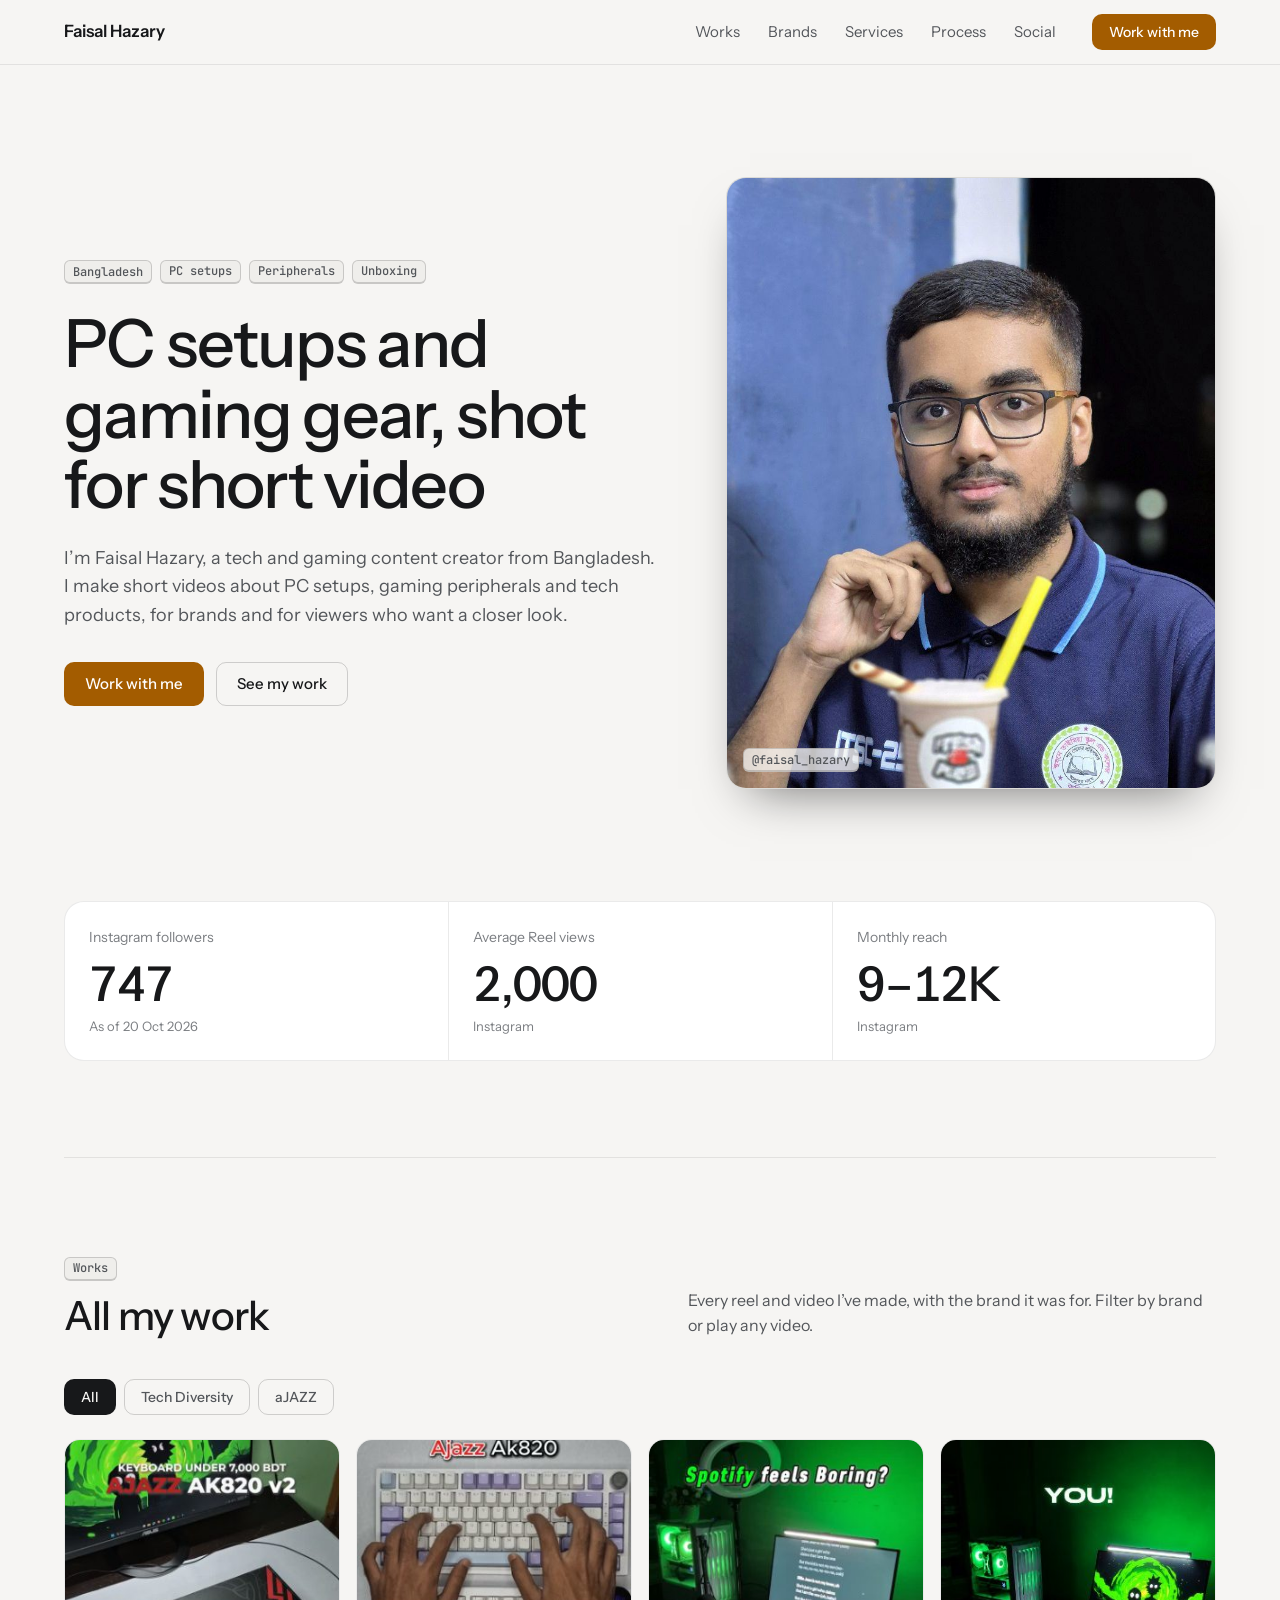
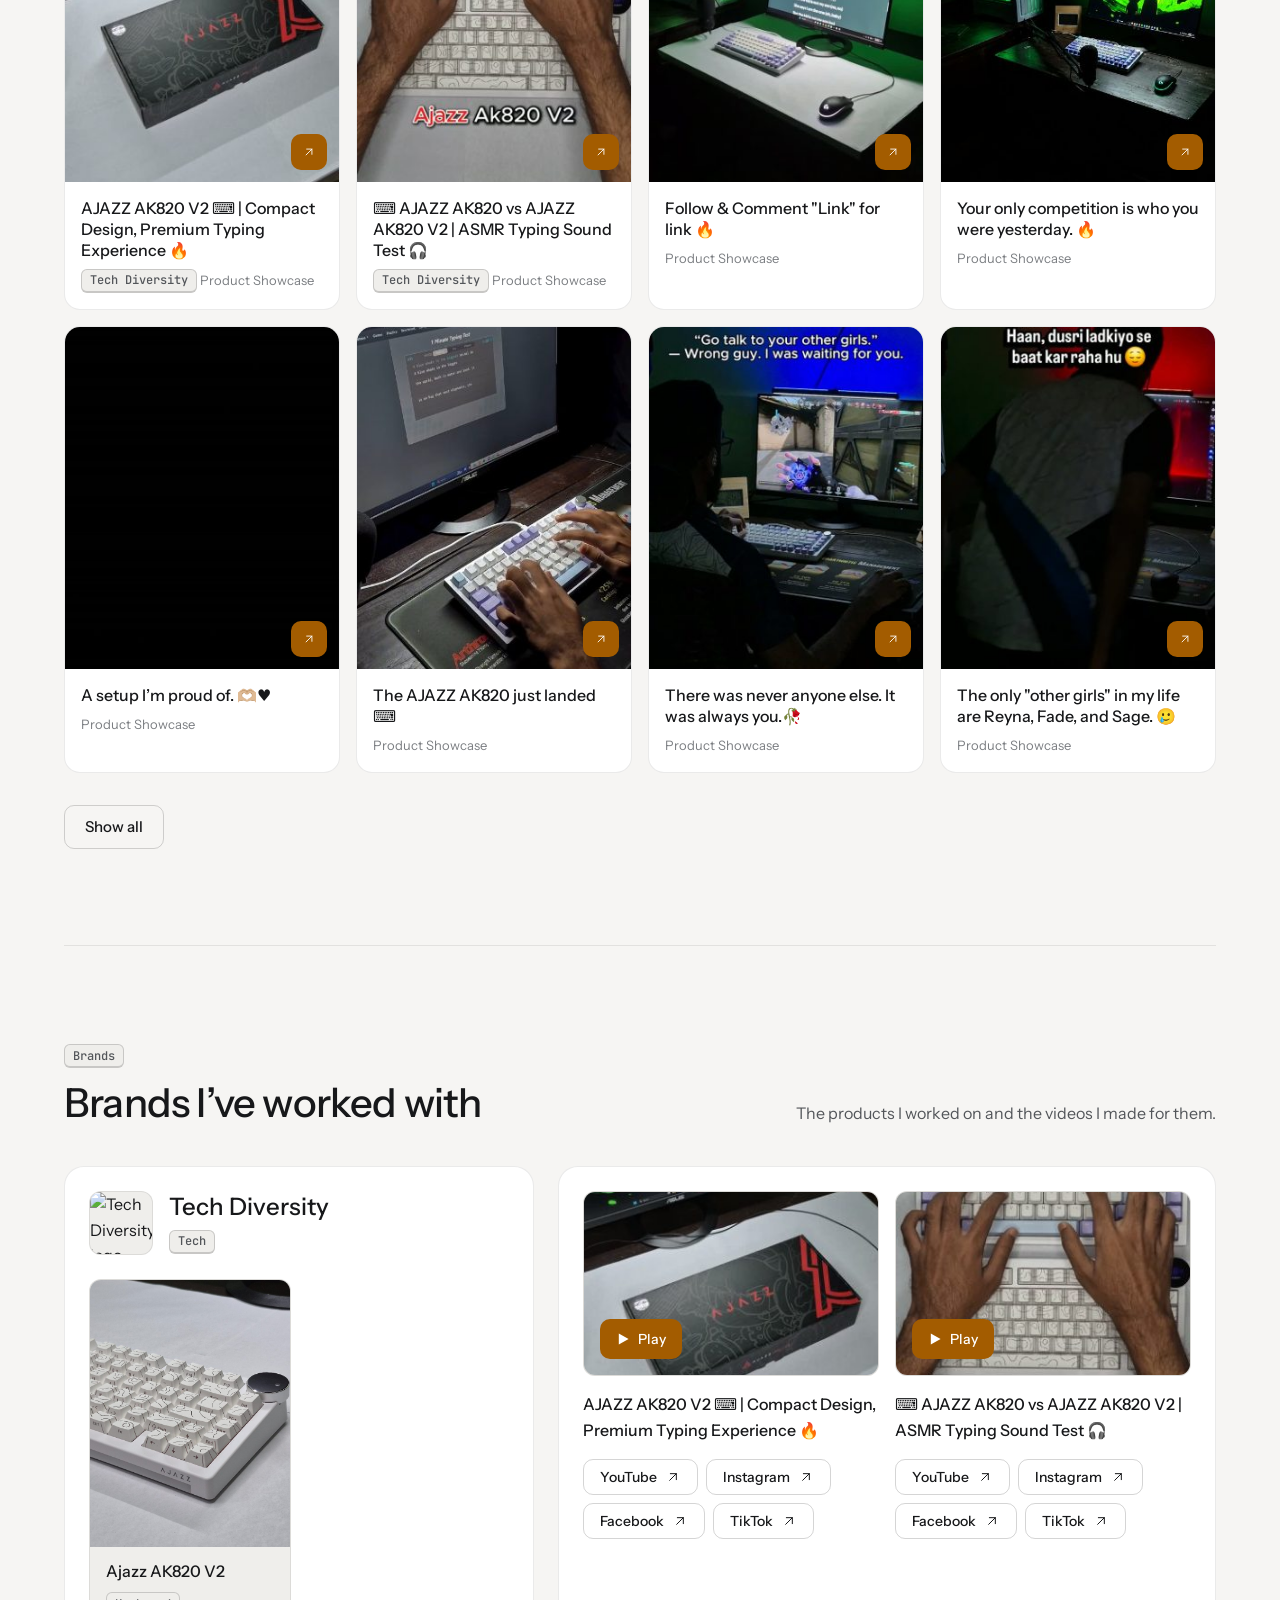
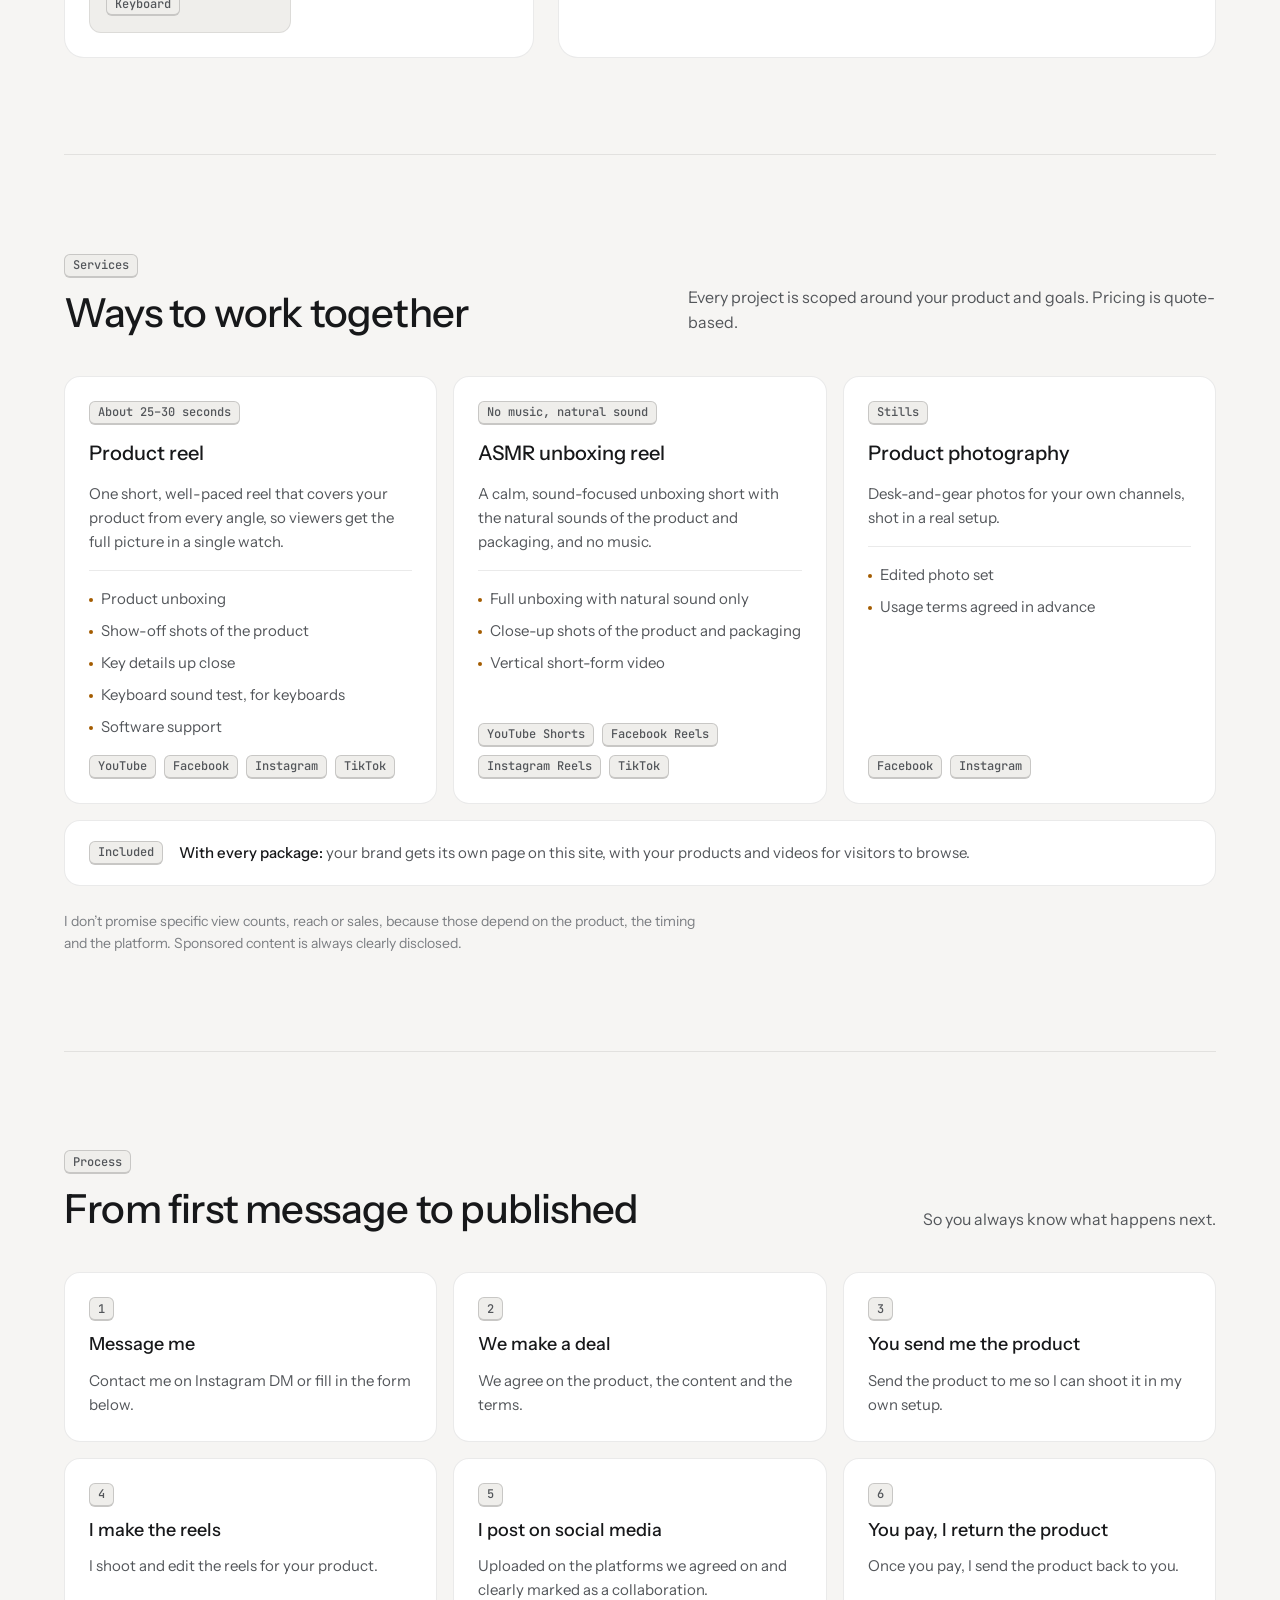
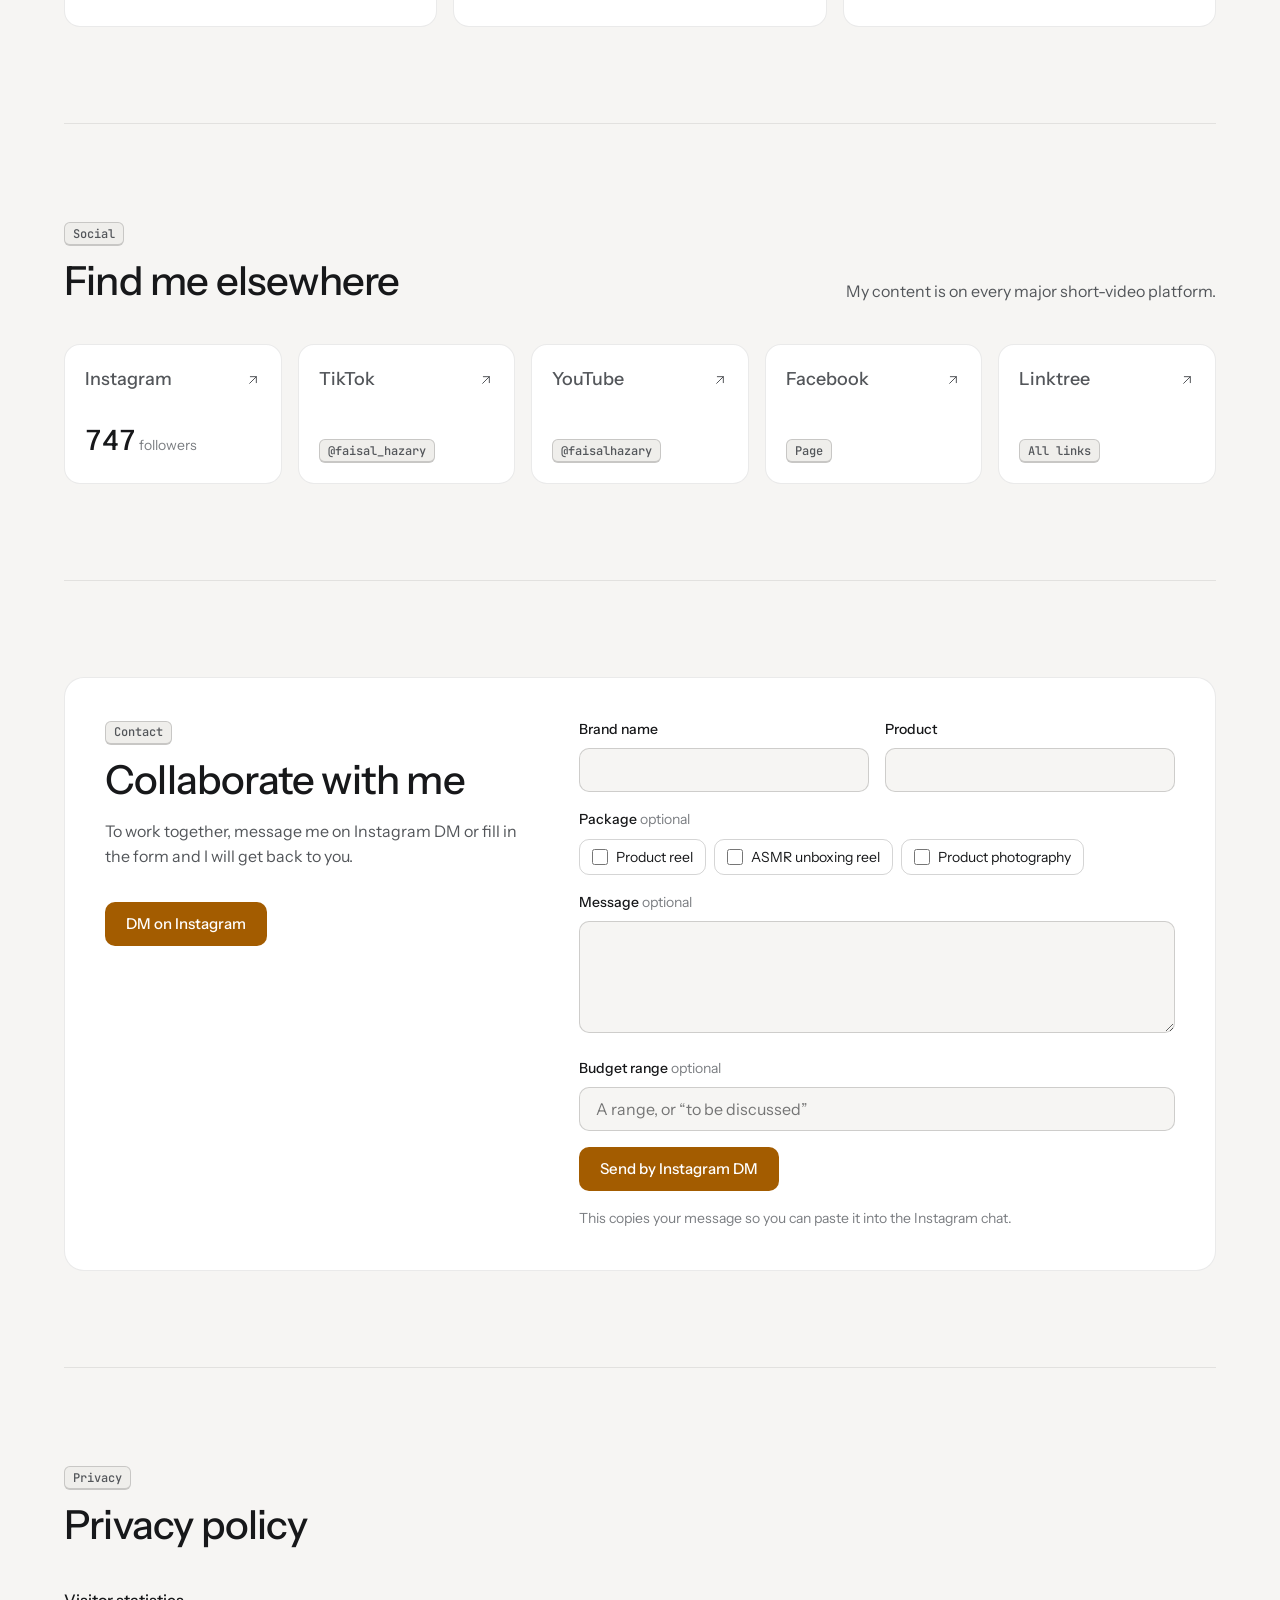
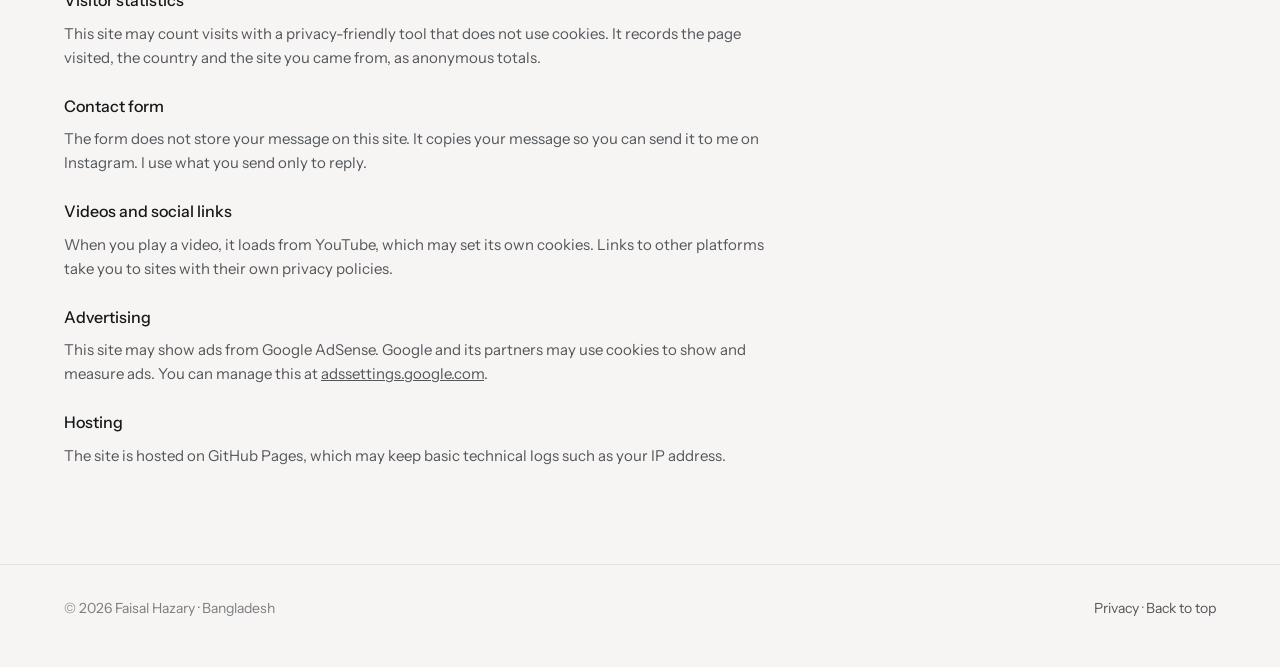
==== commit 15f92df5: "deploy: faisalhazary/home@b462cddb78d384829ccb5c18cee16bc5e730f5d8" ====
--- a/index.html
+++ b/index.html
@@ -3,2711 +3,547 @@
 <head>
 <meta charset="utf-8">
 <meta name="viewport" content="width=device-width,initial-scale=1,viewport-fit=cover">
+<meta name="color-scheme" content="dark light">
 <title>Faisal Hazary | PC Setups, Tech Gear and Gaming Content Creator</title>
 <meta name="description" content="Faisal Hazary is a tech and gaming content creator from Bangladesh, making short-form videos about PC setups, gaming peripherals and tech products. View my work and request a collaboration.">
 <meta name="robots" content="index,follow">
-<meta name="theme-color" content="#EEF2FB">
 <meta property="og:type" content="website">
-<meta property="og:title" content="Faisal Hazary | PC Setups. Tech Gear. Stories Worth Watching.">
+<meta property="og:title" content="Faisal Hazary | PC setups and gaming gear in short video">
 <meta property="og:description" content="Tech and gaming content creator from Bangladesh. PC setups, gaming peripherals and product showcases in short-form video.">
-<!-- After publishing, add: <meta property="og:url" content="https://YOUR-SITE"> and <meta property="og:image" content="https://YOUR-SITE/assets/og.jpg"> (1200x630) -->
+<!-- After publishing, add og:url and og:image (1200x630) -->
 <meta name="twitter:card" content="summary_large_image">
 <meta name="google-site-verification" content="1hEivBCnDsyRulb7K4BImug6jCyUfa7cBGChGjhyYrQ">
 <script async src="https://pagead2.googlesyndication.com/pagead/js/adsbygoogle.js?client=ca-pub-7797656002290100" crossorigin="anonymous"></script>
 <script type="application/ld+json">{"@context":"https://schema.org","@type":"Person","name":"Faisal Hazary","alternateName":"faisal_hazary","jobTitle":"Tech and gaming content creator","description":"Tech and gaming content creator from Bangladesh, making short-form videos about PC setups, gaming peripherals and tech products.","homeLocation":{"@type":"Place","address":{"@type":"PostalAddress","addressCountry":"BD"}},"sameAs":["https://www.instagram.com/faisal_hazary/","https://www.tiktok.com/@faisal_hazary","https://www.youtube.com/@faisalhazary","https://www.facebook.com/profile.php?id=61595541061081","https://linktr.ee/faisalhazary"]}</script>
-<link rel="icon" href="data:image/svg+xml,%3Csvg xmlns='http://www.w3.org/2000/svg' viewBox='0 0 32 32'%3E%3Crect width='32' height='32' rx='9' fill='%23EEF2FB'/%3E%3Cpath d='M10 24V8h12v4h-8v3h7v4h-7v5z' fill='%232F5BFF'/%3E%3C/svg%3E">
+<link rel="icon" href="data:image/svg+xml,%3Csvg xmlns='http://www.w3.org/2000/svg' viewBox='0 0 32 32'%3E%3Crect width='32' height='32' rx='8' fill='%23161718'/%3E%3Cpath d='M10 24V8h12v4h-8v3h7v4h-7v5z' fill='%23f2a93b'/%3E%3C/svg%3E">
 <link rel="preconnect" href="https://fonts.googleapis.com">
 <link rel="preconnect" href="https://fonts.gstatic.com" crossorigin>
-<link rel="stylesheet" href="https://fonts.googleapis.com/css2?family=Chakra+Petch:wght@500;600;700&family=Manrope:wght@400;500;600;700&family=JetBrains+Mono:wght@400;500&display=swap">
+<link rel="stylesheet" href="https://fonts.googleapis.com/css2?family=Instrument+Sans:wght@400;500;600&family=JetBrains+Mono:wght@400;500&display=swap">
 <style>
 :root{
-  --bg:#EEF2FB; --surface:rgba(255,255,255,.66); --surface-2:rgba(226,232,247,.78); --line:rgba(110,125,170,.28);
-  --fg:#0C1220; --muted:#4F5A75;
-  --accent:#2F5BFF; --accent-ink:#2F5BFF; --accent-fg:#FFFFFF; --glow:rgba(47,91,255,.20);
-  --violet:#7A4DFF; --cyan:#0A9BBF;
-  --hi:rgba(255,255,255,.85); --spotc:rgba(47,91,255,.10); --gridc:rgba(47,91,255,.08);
-  --blob1:rgba(110,150,255,.60); --blob2:rgba(170,120,255,.42); --blob3:rgba(70,210,235,.42); --spot:rgba(47,91,255,.10);
-  --glass:linear-gradient(135deg,rgba(255,255,255,.66),rgba(255,255,255,.24)); --glassbd:rgba(255,255,255,.7); --glassin:rgba(255,255,255,.35); --glassdrop:rgba(30,45,110,.28);
-  --f-display:'Chakra Petch','Arial Narrow',sans-serif;
-  --f-body:'Manrope',system-ui,-apple-system,'Segoe UI',sans-serif;
+  /* graphite ramp */
+  --bg:#0f1011; --surface:#151617; --raised:#1b1c1e; --line:rgba(237,237,235,.09); --line-strong:rgba(237,237,235,.16);
+  --fg:#ededeb; --fg2:#a3a5a8; --fg3:#707378;
+  /* one accent: backlit amber */
+  --accent:#f2a93b; --accent-fg:#1a1203; --accent-text:#f2a93b;
+  --ease:cubic-bezier(.2,.7,.2,1); --fast:140ms; --enter:420ms;
+  --f-body:'Instrument Sans',system-ui,-apple-system,'Segoe UI',sans-serif;
   --f-mono:'JetBrains Mono',ui-monospace,Menlo,Consolas,monospace;
-  color-scheme:light;
+  --r-ctl:10px; --r-card:16px; --r-panel:20px;
 }
-@media (prefers-color-scheme: dark){:root:not([data-theme="light"]){
-  --bg:#06080F; --surface:rgba(16,22,40,.58); --surface-2:rgba(26,34,58,.72); --line:rgba(130,150,215,.20);
-  --fg:#EAEFFA; --muted:#9BA6C3; --accent:#7C9CFF; --accent-ink:#8FAAFF; --accent-fg:#07090F; --glow:rgba(124,156,255,.28);
-  --violet:#A78BFF; --cyan:#4FD8F2;
-  --hi:rgba(255,255,255,.10); --spotc:rgba(124,156,255,.14); --gridc:rgba(124,156,255,.07);
-  --blob1:rgba(46,74,220,.55); --blob2:rgba(110,56,220,.42); --blob3:rgba(8,150,180,.38); --spot:rgba(124,156,255,.13);
-  --glass:linear-gradient(135deg,rgba(255,255,255,.16),rgba(255,255,255,.04)); --glassbd:rgba(255,255,255,.22); --glassin:rgba(255,255,255,.10); --glassdrop:rgba(0,0,0,.6);
-  color-scheme:dark}}
-:root[data-theme="dark"]{
-  --bg:#06080F; --surface:rgba(16,22,40,.58); --surface-2:rgba(26,34,58,.72); --line:rgba(130,150,215,.20);
-  --fg:#EAEFFA; --muted:#9BA6C3; --accent:#7C9CFF; --accent-ink:#8FAAFF; --accent-fg:#07090F; --glow:rgba(124,156,255,.28);
-  --violet:#A78BFF; --cyan:#4FD8F2;
-  --hi:rgba(255,255,255,.10); --spotc:rgba(124,156,255,.14); --gridc:rgba(124,156,255,.07);
-  --blob1:rgba(46,74,220,.55); --blob2:rgba(110,56,220,.42); --blob3:rgba(8,150,180,.38); --spot:rgba(124,156,255,.13);
-  --glass:linear-gradient(135deg,rgba(255,255,255,.16),rgba(255,255,255,.04)); --glassbd:rgba(255,255,255,.22); --glassin:rgba(255,255,255,.10); --glassdrop:rgba(0,0,0,.6);
-  color-scheme:dark}
-
+@media (prefers-color-scheme:light){:root{
+  --bg:#f6f5f3; --surface:#ffffff; --raised:#efeeeb; --line:rgba(23,24,26,.09); --line-strong:rgba(23,24,26,.18);
+  --fg:#17181a; --fg2:#53565a; --fg3:#7b7e82;
+  --accent:#a35c00; --accent-fg:#ffffff; --accent-text:#8a4d00;
+}}
 *{box-sizing:border-box}
-html{scroll-behavior:smooth;scroll-padding-top:40px;-webkit-text-size-adjust:100%}
-body{margin:0;background:var(--bg);color:var(--fg);font-family:var(--f-body);font-size:16px;line-height:1.6;overflow-x:hidden;
-  padding-inline:max(16px,env(safe-area-inset-left,0px)) max(16px,env(safe-area-inset-right,0px))}
+html{scroll-behavior:smooth;scroll-padding-top:80px;-webkit-text-size-adjust:100%}
+body{margin:0;background:var(--bg);color:var(--fg);font:400 16px/1.6 var(--f-body);-webkit-font-smoothing:antialiased}
+h1,h2,h3,p,ul,ol,figure{margin:0}
+ul,ol{padding:0;list-style:none}
 a{color:inherit;text-decoration:none}
-button,input,select,textarea{font:inherit;color:inherit}
+img{display:block;max-width:100%}
+button,input,textarea{font:inherit;color:inherit}
 button{cursor:pointer}
-img{max-width:100%;display:block}
-:focus-visible{outline:2px solid var(--accent-ink);outline-offset:3px;border-radius:8px}
-.wrap{max-width:1120px;margin:0 auto}
-main.wrap{padding-top:92px}
-h1,h2,h3{font-family:var(--f-display);line-height:1.08;margin:0;text-wrap:balance;letter-spacing:-.01em}
-p{margin:0}
-.mono{font-family:var(--f-mono);font-size:.74rem;letter-spacing:.1em;text-transform:uppercase;color:var(--muted)}
-.skip{position:absolute;left:-999px;top:8px;background:var(--accent);color:var(--accent-fg);padding:8px 14px;border-radius:999px;font-weight:700;z-index:80}
+:focus-visible{outline:2px solid var(--accent-text);outline-offset:3px;border-radius:6px}
+.wrap{max-width:1200px;margin:0 auto;padding-inline:24px}
+.skip{position:absolute;left:-999px;top:8px;background:var(--accent);color:var(--accent-fg);padding:8px 16px;border-radius:var(--r-ctl);z-index:100}
 .skip:focus{left:16px}
-.sr{position:absolute;width:1px;height:1px;overflow:hidden;clip:rect(0 0 0 0);white-space:nowrap}
-
-/* ===== animated background ===== */
-.bg{position:fixed;inset:0;z-index:-1;overflow:hidden;background:var(--bg);pointer-events:none}
-.bg i{position:absolute;border-radius:50%;will-change:transform,translate}
-.bg .b1{width:70vmax;height:70vmax;left:-22vmax;top:-26vmax;background:radial-gradient(circle,var(--blob1),transparent 62%);animation:d1 24s ease-in-out infinite alternate;transform:translate3d(0,calc(var(--sy,0)*-.10px),0)}
-.bg .b2{width:62vmax;height:62vmax;right:-24vmax;top:6vmax;background:radial-gradient(circle,var(--blob2),transparent 62%);animation:d2 28s ease-in-out infinite alternate;transform:translate3d(0,calc(var(--sy,0)*-.16px),0)}
-.bg .b3{width:66vmax;height:66vmax;left:12vmax;bottom:-36vmax;background:radial-gradient(circle,var(--blob3),transparent 62%);animation:d3 26s ease-in-out infinite alternate;transform:translate3d(0,calc(var(--sy,0)*-.06px),0)}
-@keyframes d1{to{translate:9vmax 7vmax}} @keyframes d2{to{translate:-8vmax 10vmax}} @keyframes d3{to{translate:-10vmax -6vmax}}
-.bg .grid{position:absolute;inset:-56px 0 0;background-image:linear-gradient(var(--gridc) 1px,transparent 1px),linear-gradient(90deg,var(--gridc) 1px,transparent 1px);background-size:56px 56px;
-  -webkit-mask-image:radial-gradient(ellipse 80% 70% at 50% 25%,#000 10%,transparent 75%);mask-image:radial-gradient(ellipse 80% 70% at 50% 25%,#000 10%,transparent 75%);animation:gd 14s linear infinite}
-@keyframes gd{to{transform:translateY(56px)}}
-.bg .spot{position:absolute;inset:0;background:radial-gradient(520px circle at var(--cx,50%) var(--cy,25%),var(--spot),transparent 65%)}
-
-/* ===== liquid glass navbar ===== */
-.top{position:fixed;top:max(12px,env(safe-area-inset-top,0px));left:0;right:0;z-index:50;display:flex;justify-content:center;padding-inline:12px;pointer-events:none}
-.gnav{--lx:30%;pointer-events:auto;position:relative;isolation:isolate;display:grid;grid-template-columns:auto 1fr auto;align-items:center;gap:8px;width:min(900px,100%);min-height:60px;padding:0 9px 0 20px;border-radius:999px;
-  background:var(--glass);border:1px solid var(--glassbd);
-  -webkit-backdrop-filter:blur(22px) saturate(190%) brightness(1.06);backdrop-filter:blur(22px) saturate(190%) brightness(1.06);
-  box-shadow:inset 0 1.5px 0 var(--hi),inset 0 -1.5px 1px var(--glassin),inset 0 0 22px var(--glassin),0 14px 34px -10px var(--glassdrop),0 2px 6px rgba(0,0,0,.08);
-  transition:height .3s,width .4s cubic-bezier(.2,.7,.2,1),box-shadow .3s}
-.gnav::before{content:"";position:absolute;inset:0;border-radius:inherit;z-index:-1;pointer-events:none;
-  background:radial-gradient(160px circle at var(--lx) 0%,rgba(255,255,255,.55),transparent 70%);opacity:.6;mix-blend-mode:soft-light}
-.gnav::after{content:"";position:absolute;inset:0;border-radius:inherit;z-index:-1;pointer-events:none;
-  background:linear-gradient(110deg,transparent 35%,rgba(255,255,255,.5) 48%,transparent 60%);background-size:260% 100%;background-position:130% 0;animation:sheen 9s ease-in-out infinite;opacity:.55;mix-blend-mode:overlay}
-@keyframes sheen{0%,55%{background-position:130% 0}100%{background-position:-60% 0}}
-.top.sc .gnav{min-height:54px;width:min(820px,100%)}
-.logo{font-family:var(--f-display);font-weight:700;letter-spacing:.05em;display:flex;align-items:center;gap:10px;white-space:nowrap}
-.logo i{width:11px;height:11px;border-radius:4px;background:var(--accent);box-shadow:0 0 14px var(--accent);display:block}
-nav{display:flex;gap:2px;align-items:center;justify-content:flex-end;min-width:0}
-.gnav nav a{position:relative;background:none;border:0;padding:9px 14px;border-radius:999px;color:var(--muted);font-size:.9rem;font-weight:600;transition:color .2s,background .2s}
-.gnav nav a:hover{color:var(--fg);background:var(--glassin)}
-.gnav a.on{color:var(--fg);background:var(--glassin);box-shadow:inset 0 1px 0 var(--hi)}
-.gnav .cta{background:var(--accent);color:var(--accent-fg);margin-left:4px;box-shadow:inset 0 1px 0 rgba(255,255,255,.45),0 8px 20px -8px var(--accent)}
-.gnav .cta:hover,.gnav .cta.on{background:var(--accent);color:var(--accent-fg);filter:brightness(1.08)}
-.theme{width:40px;height:40px;display:grid;place-items:center;padding:0;margin-left:4px;border:0;border-radius:50%;color:var(--muted);background:var(--glassin);box-shadow:inset 0 1px 0 var(--hi)}.theme:hover{color:var(--fg)}
-.theme svg{width:18px;height:18px}
-@media (max-width:760px){
-  .gnav{grid-template-columns:1fr auto;grid-template-areas:"logo theme" "nav nav";min-height:0;padding:8px 10px 9px 18px;border-radius:30px;row-gap:6px}
-  .gnav .logo{grid-area:logo}.gnav .theme{grid-area:theme;margin:0}
-  .gnav nav{grid-area:nav;justify-content:space-between;gap:2px;padding-top:6px;border-top:1px solid var(--glassin)}
-  .gnav nav a{flex:1;text-align:center;padding:9px 4px;font-size:.84rem;white-space:nowrap}
-  .gnav .cta{margin-left:0}
-  main.wrap{padding-top:128px}
-  html{scroll-padding-top:56px}
-  .top.sc .gnav{width:min(900px,100%)}
+
+/* keycap tag: the signature detail */
+.key{display:inline-flex;align-items:center;height:24px;padding:0 8px;font:500 12px/1 var(--f-mono);color:var(--fg2);background:var(--raised);border:1px solid var(--line-strong);border-bottom-width:2px;border-radius:6px;white-space:nowrap}
+
+/* buttons */
+.btn{display:inline-flex;align-items:center;justify-content:center;gap:8px;height:44px;padding:0 20px;border-radius:var(--r-ctl);border:1px solid var(--line-strong);background:transparent;font-weight:500;font-size:15px;transition:background-color var(--fast) var(--ease),border-color var(--fast) var(--ease),color var(--fast) var(--ease),transform var(--fast) var(--ease)}
+.btn:hover{background:var(--raised)}
+.btn:active{transform:scale(.98)}
+.btn.primary{background:var(--accent);color:var(--accent-fg);border-color:transparent}
+.btn.primary:hover{background:color-mix(in srgb,var(--accent) 88%,#fff)}
+.btn.sm{height:36px;padding:0 16px;font-size:14px}
+.ic{width:16px;height:16px;flex:none;stroke:currentColor;fill:none;stroke-width:1.5;stroke-linecap:round;stroke-linejoin:round}
+
+/* nav */
+.nav{position:sticky;top:0;z-index:40;background:color-mix(in srgb,var(--bg) 92%,transparent);border-bottom:1px solid var(--line)}
+.nav .wrap{display:flex;align-items:center;justify-content:space-between;height:64px;gap:24px}
+.logo{font-weight:600;font-size:17px;letter-spacing:0}
+.nav ul{display:flex;gap:4px;margin-left:auto}
+.nav ul a{display:block;padding:8px 12px;border-radius:8px;color:var(--fg2);font-size:15px;transition:color var(--fast) var(--ease),background-color var(--fast) var(--ease)}
+.nav ul a:hover{color:var(--fg);background:var(--raised)}
+
+/* hero */
+.hero{min-height:calc(100svh - 64px);display:grid;grid-template-columns:minmax(0,1.1fr) minmax(0,.9fr);gap:64px;align-items:center;padding-block:48px}
+.hero-copy{animation:rise var(--enter) var(--ease) both}
+.hero .meta{display:flex;flex-wrap:wrap;gap:8px;margin-bottom:24px}
+.hero h1{font-weight:500;font-size:clamp(2.5rem,5.2vw,4.25rem);line-height:1.06;letter-spacing:-.025em;max-width:14ch}
+.lead{color:var(--fg2);font-size:18px;max-width:52ch;margin-top:24px}
+.actions{display:flex;flex-wrap:wrap;gap:12px;margin-top:32px}
+.portrait{position:relative;aspect-ratio:4/5;border-radius:var(--r-panel);overflow:hidden;background:var(--raised);box-shadow:0 24px 48px -24px rgba(0,0,0,.55);border:1px solid var(--line);animation:rise var(--enter) var(--ease) 80ms both}
+.portrait img{width:100%;height:100%;object-fit:cover;object-position:50% 30%}
+.portrait .key{position:absolute;left:16px;bottom:16px;background:color-mix(in srgb,var(--bg) 78%,transparent)}
+@keyframes rise{from{opacity:0;transform:translateY(12px)}}
+
+/* sections */
+section.block{padding-block:96px;border-top:1px solid var(--line)}
+.head{display:flex;justify-content:space-between;align-items:end;gap:24px;flex-wrap:wrap;margin-bottom:40px}
+.head h2{font-weight:500;font-size:clamp(1.75rem,3.4vw,2.5rem);line-height:1.15;letter-spacing:-.02em;margin-top:12px}
+.head p{color:var(--fg2);max-width:48ch}
+
+/* stats */
+.stats{display:grid;grid-template-columns:repeat(3,1fr);border:1px solid var(--line);border-radius:var(--r-panel);background:var(--surface);overflow:hidden}
+.stats>div{padding:24px;border-left:1px solid var(--line)}
+.stats>div:first-child{border-left:0}
+.stats span{display:block;color:var(--fg3);font-size:14px}
+.stats strong{display:block;font-weight:500;font-size:clamp(2rem,4vw,3rem);line-height:1.15;letter-spacing:-.02em;font-variant-numeric:tabular-nums;margin-top:8px}
+.stats small{display:block;color:var(--fg3);font-size:13px;margin-top:4px}
+.statwrap{padding-block:0 96px;margin-top:0}
+
+/* brand */
+.brand{display:grid;grid-template-columns:minmax(0,5fr) minmax(0,7fr);gap:24px}
+.panel{background:var(--surface);border:1px solid var(--line);border-radius:var(--r-panel);padding:24px}
+.brand-head{display:flex;align-items:center;gap:16px}
+.brand-logo{width:64px;height:64px;border-radius:12px;object-fit:cover;background:var(--raised);border:1px solid var(--line)}
+.brand-head h3{font-weight:500;font-size:24px;line-height:1.2}
+.brand-head .key{margin-top:8px}
+.products{display:grid;grid-template-columns:repeat(2,1fr);gap:16px;margin-top:24px}
+.product{background:var(--raised);border:1px solid var(--line);border-radius:12px;overflow:hidden}
+.product .ph{aspect-ratio:3/4;background:var(--bg);overflow:hidden}
+.product .ph img{width:100%;height:100%;object-fit:cover}
+.product .tx{padding:12px 16px 16px}
+.product h4{margin:0;font-weight:500;font-size:16px}
+.product .key{margin-top:8px}
+.video{display:flex;flex-direction:column;gap:16px}
+.thumb{position:relative;display:block;width:100%;aspect-ratio:16/10;padding:0;border:1px solid var(--line);border-radius:12px;overflow:hidden;background:var(--raised)}
+.thumb img{width:100%;height:100%;object-fit:cover;transition:transform 400ms var(--ease)}
+.thumb:hover img{transform:scale(1.02)}
+.play{position:absolute;left:16px;bottom:16px;display:inline-flex;align-items:center;gap:8px;height:40px;padding:0 16px;border-radius:var(--r-ctl);background:var(--accent);color:var(--accent-fg);font-weight:500;font-size:14px}
+.play svg{width:14px;height:14px;fill:currentColor;stroke:none}
+.vtitle{font-weight:500}
+.links{display:flex;flex-wrap:wrap;gap:8px}
+.links a{display:inline-flex;align-items:center;gap:8px;height:36px;padding:0 16px;border:1px solid var(--line-strong);border-radius:var(--r-ctl);font-size:14px;font-weight:500;transition:background-color var(--fast) var(--ease)}
+.links a:hover{background:var(--raised)}
+
+/* socials */
+.socials{display:grid;grid-template-columns:repeat(auto-fit,minmax(200px,1fr));gap:16px}
+.social{display:flex;flex-direction:column;justify-content:space-between;gap:24px;min-height:136px;padding:20px;border:1px solid var(--line);border-radius:var(--r-card);background:var(--surface);transition:border-color var(--fast) var(--ease),background-color var(--fast) var(--ease)}
+.social:hover{border-color:var(--line-strong);background:var(--raised)}
+.social b{font-weight:500;font-size:18px}
+.social .row{display:flex;justify-content:space-between;align-items:center;color:var(--fg2);font-size:14px}
+.social .num{font-size:28px;font-weight:500;font-variant-numeric:tabular-nums;color:var(--fg)}
+
+/* services */
+.services{display:grid;grid-template-columns:repeat(3,1fr);gap:16px}
+.card{display:flex;flex-direction:column;gap:16px;padding:24px;border:1px solid var(--line);border-radius:var(--r-card);background:var(--surface)}
+.card h3{font-weight:500;font-size:20px;line-height:1.25}
+.card p{color:var(--fg2);font-size:15px}
+.card ul{display:flex;flex-direction:column;gap:8px;color:var(--fg2);font-size:15px;padding-top:16px;border-top:1px solid var(--line)}
+.card ul li{display:flex;gap:8px}
+.card ul li::before{content:"";width:4px;height:4px;margin-top:11px;border-radius:50%;background:var(--accent);flex:none}
+.card .tags{display:flex;flex-wrap:wrap;gap:8px;margin-top:auto}
+.fine{color:var(--fg3);font-size:14px;margin-top:24px;max-width:72ch}
+.incl{display:flex;gap:16px;align-items:flex-start;margin-top:16px;padding:20px 24px;border:1px solid var(--line);border-radius:var(--r-card);background:var(--surface);color:var(--fg2);font-size:15px}
+.incl strong{color:var(--fg);font-weight:500}
+
+/* process */
+.steps{display:grid;grid-template-columns:repeat(3,1fr);gap:16px;counter-reset:s}
+.steps li{display:flex;flex-direction:column;gap:12px;padding:24px;border:1px solid var(--line);border-radius:var(--r-card);background:var(--surface)}
+.steps h3{font-weight:500;font-size:18px;line-height:1.3}
+.steps p{color:var(--fg2);font-size:15px}
+
+/* contact */
+.contact{display:grid;grid-template-columns:minmax(0,5fr) minmax(0,7fr);gap:48px;padding:40px;border:1px solid var(--line);border-radius:var(--r-panel);background:var(--surface)}
+.contact h2{font-weight:500;font-size:clamp(1.75rem,3.4vw,2.5rem);line-height:1.15;letter-spacing:-.02em;margin-top:12px}
+.contact .side p{color:var(--fg2);margin-top:16px;max-width:40ch}
+form{display:grid;gap:16px}
+.row2{display:grid;grid-template-columns:1fr 1fr;gap:16px}
+label,legend{display:block;font-size:14px;font-weight:500;margin-bottom:8px;padding:0}
+.opt{color:var(--fg3);font-weight:400}
+input[type=text],textarea{width:100%;height:44px;padding:0 16px;border:1px solid var(--line-strong);border-radius:var(--r-ctl);background:var(--bg);transition:border-color var(--fast) var(--ease)}
+textarea{height:112px;padding:12px 16px;resize:vertical}
+input[type=text]:focus,textarea:focus{outline:none;border-color:var(--accent-text)}
+fieldset{border:0;margin:0;padding:0;min-width:0}
+.checks{display:flex;flex-wrap:wrap;gap:8px}
+.checks label{display:inline-flex;align-items:center;gap:8px;margin:0;height:36px;padding:0 12px;border:1px solid var(--line-strong);border-radius:var(--r-ctl);font-weight:400;font-size:14px;cursor:pointer}
+.checks input{accent-color:var(--accent);width:16px;height:16px;margin:0}
+.status{display:none;padding:12px 16px;border-radius:var(--r-ctl);border:1px solid var(--line-strong);font-size:14px;color:var(--fg2)}
+.status.on{display:block}
+.status.err{border-color:#d4574f;color:var(--fg)}
+.status textarea{margin-top:8px;height:140px}
+
+/* footer, privacy */
+footer{padding-block:32px 48px;border-top:1px solid var(--line);color:var(--fg3);font-size:14px}
+footer .wrap{display:flex;flex-wrap:wrap;justify-content:space-between;gap:16px}
+footer a{color:var(--fg2)}
+footer a:hover{color:var(--fg)}
+.privacy{max-width:720px;color:var(--fg2);font-size:15px}
+.privacy h3{font-weight:500;font-size:16px;color:var(--fg);margin:24px 0 8px}
+.privacy h3:first-child{margin-top:0}
+
+
+/* works */
+.filters{display:flex;flex-wrap:wrap;gap:8px;margin-bottom:24px}
+.chip{height:36px;padding:0 16px;border:1px solid var(--line-strong);border-radius:var(--r-ctl);background:transparent;font-size:14px;font-weight:500;color:var(--fg2);transition:background-color var(--fast) var(--ease),color var(--fast) var(--ease),border-color var(--fast) var(--ease)}
+.chip:hover{color:var(--fg);background:var(--raised)}
+.chip[aria-pressed="true"]{background:var(--fg);color:var(--bg);border-color:transparent}
+.works{display:grid;grid-template-columns:repeat(4,minmax(0,1fr));gap:16px}
+.work{display:flex;flex-direction:column;text-align:left;padding:0;border:1px solid var(--line);border-radius:var(--r-card);background:var(--surface);overflow:hidden;transition:border-color var(--fast) var(--ease)}
+.work:hover{border-color:var(--line-strong)}
+.work .wt{position:relative;aspect-ratio:4/5;background:var(--raised);overflow:hidden;display:grid;place-items:center;color:var(--fg3);font-size:14px}
+.work .wt img{position:absolute;inset:0;width:100%;height:100%;object-fit:cover}
+.work .wt .pl{position:absolute;right:12px;bottom:12px;display:grid;place-items:center;width:36px;height:36px;border-radius:var(--r-ctl);background:var(--accent);color:var(--accent-fg)}
+.work .pl svg{width:14px;height:14px;fill:currentColor}
+.work .pl svg.ic{fill:none}
+.work .wb{display:flex;flex-direction:column;align-items:flex-start;gap:8px;padding:16px}
+.work h3{font-weight:500;font-size:16px;line-height:1.3}
+.work .wm{color:var(--fg3);font-size:13px}
+.brand+.brand{margin-top:24px}
+.vgrid{display:grid;grid-template-columns:repeat(auto-fill,minmax(200px,1fr));gap:16px}
+@media (max-width:960px){.works{grid-template-columns:repeat(3,minmax(0,1fr))}}
+@media (max-width:720px){.works{grid-template-columns:repeat(2,minmax(0,1fr));gap:12px}.filters{flex-wrap:nowrap;overflow-x:auto;padding-bottom:4px}.chip{flex:none}}
+
+/* video dialog */
+dialog{padding:0;border:0;background:transparent;max-width:none;max-height:none;width:100%;height:100%;color:#fff}
+dialog::backdrop{background:rgba(0,0,0,.82)}
+.dlg{display:grid;place-items:center;height:100%;padding:16px}
+.dlg-in{width:min(960px,100%);display:flex;flex-direction:column;gap:12px}
+.frame{aspect-ratio:16/9;background:#000;border-radius:12px;overflow:hidden}
+.frame iframe{width:100%;height:100%;border:0}
+.dlg-bar{display:flex;justify-content:flex-end}
+.dlg .btn{border-color:rgba(255,255,255,.3);color:#fff}
+.dlg .btn:hover{background:rgba(255,255,255,.12)}
+
+@media (max-width:960px){
+  .hero{grid-template-columns:1fr;gap:40px;min-height:0;padding-block:32px 64px}
+  .portrait{aspect-ratio:4/4.4;max-width:520px}
+  .brand,.contact{grid-template-columns:1fr}
+  .services,.steps{grid-template-columns:1fr 1fr}
 }
-@media (max-width:360px){.gnav nav a{font-size:.78rem;padding-inline:2px}}
-#prog{position:fixed;left:0;top:0;height:3px;width:100%;transform-origin:0 50%;transform:scaleX(0);background:linear-gradient(90deg,var(--accent),var(--violet),var(--cyan));z-index:60;pointer-events:none}
-
-/* ===== buttons, pills ===== */
-.btn{display:inline-flex;align-items:center;gap:8px;padding:13px 22px;border-radius:14px;font-weight:700;border:1px solid var(--line);background:var(--surface);box-shadow:inset 0 1px 0 var(--hi);transition:transform .2s,filter .2s,border-color .2s,box-shadow .2s}
-.btn:hover{border-color:var(--accent-ink);transform:translateY(-2px)}
-.btn.primary{background:var(--accent);color:var(--accent-fg);border-color:transparent;box-shadow:inset 0 1px 0 rgba(255,255,255,.4),0 12px 28px -10px var(--accent)}
-.btn.primary:hover{filter:brightness(1.07)}
-.pills{display:flex;flex-wrap:wrap;gap:8px;margin-top:22px}
-.pill{border:1px solid var(--line);background:var(--surface);padding:5px 13px;border-radius:999px;font-size:.84rem;font-weight:600;box-shadow:inset 0 1px 0 var(--hi)}
-.actions{display:flex;flex-wrap:wrap;gap:12px;margin-top:30px}
-
-/* ===== hero ===== */
-.hero{display:grid;grid-template-columns:1.05fr .95fr;gap:48px;align-items:center;padding-block:28px 56px}
-.hero>*{min-width:0}
-.eyebrow{display:inline-flex;align-items:center;gap:10px;margin-bottom:20px;padding:6px 14px 6px 10px;border-radius:999px;border:1px solid var(--line);background:var(--surface)}
-.eyebrow b{width:8px;height:8px;border-radius:50%;background:var(--accent);box-shadow:0 0 0 0 var(--glow);animation:ping 2.4s ease-out infinite}
-@keyframes ping{70%,100%{box-shadow:0 0 0 10px transparent}}
-.hero h1{font-size:clamp(2.4rem,5.4vw,4.2rem);font-weight:700}
-.hero h1 span{background:linear-gradient(90deg,var(--accent-ink),var(--violet),var(--cyan),var(--accent-ink));background-size:250% 100%;-webkit-background-clip:text;background-clip:text;color:transparent;animation:gs 9s linear infinite}
-@keyframes gs{to{background-position:-250% 0}}
-.lead{color:var(--muted);font-size:1.08rem;max-width:54ch;margin-top:20px}
-.stats{display:flex;flex-wrap:wrap;gap:34px;margin-top:36px;padding-top:22px;border-top:1px solid var(--line)}
-.stats div{display:flex;flex-direction:column;gap:2px}
-.stats strong{font-family:var(--f-display);font-size:1.8rem;font-variant-numeric:tabular-nums}
-.stagewrap{position:relative}
-.stage{position:relative;aspect-ratio:1/1;border-radius:30px;border:1px solid var(--glassbd);overflow:hidden;background:radial-gradient(110% 80% at 50% 0%,var(--glow),transparent 70%),var(--surface);
-  box-shadow:inset 0 1px 0 var(--hi),0 30px 60px -28px var(--glassdrop);
-  transform:perspective(1000px) rotateY(calc(var(--px,0)*5deg)) rotateX(calc(var(--py,0)*-5deg));transition:transform .3s ease-out}
-.stage img{width:100%;height:100%;object-fit:cover}
-.stage svg{position:absolute;inset:0;width:100%;height:100%}
-.stage .tag{position:absolute;left:18px;bottom:16px}
-.fl{position:absolute;z-index:2;pointer-events:none;transform:translate3d(calc(var(--px,0)*-16px),calc(var(--py,0)*-16px),0);transition:transform .3s ease-out}
-.fl-key{left:14px;bottom:14px}.fl-mouse{right:14px;top:14px}
-.chip3d{padding:10px;border-radius:20px;background:var(--glass);border:1px solid var(--glassbd);-webkit-backdrop-filter:blur(14px) saturate(170%);backdrop-filter:blur(14px) saturate(170%);box-shadow:inset 0 1px 0 var(--hi),0 14px 28px -12px var(--glassdrop);animation:bob 6s ease-in-out infinite}
-.fl-mouse .chip3d{animation-delay:-2.5s}
-@keyframes bob{50%{translate:0 -9px}}
-.wasd{display:grid;grid-template-columns:repeat(3,34px);gap:5px}
-.k,.key{display:grid;place-items:center;font-family:var(--f-mono);font-weight:500;color:var(--muted);border-radius:9px;border:1px solid var(--line);background:linear-gradient(180deg,var(--surface-2),var(--surface));box-shadow:0 3px 0 var(--line),inset 0 1px 0 var(--hi)}
-.k{width:34px;height:34px;font-size:.8rem;animation:press 3.2s ease-in-out infinite}
-.k-w{grid-column:2;animation-delay:0s}.k-a{grid-column:1;grid-row:2;animation-delay:.8s}.k-s{grid-column:2;grid-row:2;animation-delay:1.6s}.k-d{grid-column:3;grid-row:2;animation-delay:2.4s}
-@keyframes press{0%,16%,100%{transform:none;color:var(--muted);box-shadow:0 3px 0 var(--line),inset 0 1px 0 var(--hi)}6%{transform:translateY(3px);color:var(--accent-ink);border-color:var(--accent-ink);box-shadow:0 0 0 var(--line),0 0 20px var(--glow)}}
-.mouse{width:34px;height:auto;color:var(--fg);overflow:visible}
-.mouse .body{fill:var(--surface);stroke:currentColor;stroke-width:2}
-.mouse .ln{fill:none;stroke:currentColor;stroke-width:2;opacity:.6}
-.mouse .whl{fill:var(--accent);animation:whl 1.8s ease-in-out infinite}
-.mouse .lmb{fill:var(--accent);opacity:0;animation:lmb 3.6s ease-in-out infinite}
-.kbm.clk .lmb{opacity:.9;animation:none}
-@keyframes whl{0%,100%{transform:translateY(0)}50%{transform:translateY(7px)}}
-@keyframes lmb{0%,80%,100%{opacity:0}88%{opacity:.75}}
-@media (max-width:860px){.hero{grid-template-columns:1fr;gap:32px;padding-block:20px 40px}.stage{aspect-ratio:4/3}}
-
-/* stat box */
-.statwrap{padding-bottom:44px}
-.statbox{display:grid;grid-template-columns:repeat(var(--n,4),1fr);border-radius:28px;overflow:hidden}
-.statbox>div{display:flex;flex-direction:column;gap:4px;padding:24px 26px;border-left:1px solid var(--line);min-width:0}
-.statbox>div:first-child{border-left:0}
-.statbox strong{font-family:var(--f-display);font-size:clamp(1.7rem,3.6vw,2.6rem);line-height:1.1;font-variant-numeric:tabular-nums;background:linear-gradient(90deg,var(--fg),var(--accent-ink));-webkit-background-clip:text;background-clip:text;color:transparent}
-.statbox small{color:var(--muted);font-size:.8rem}
-@media (max-width:640px){.statbox{grid-template-columns:1fr 1fr}.statbox>div{padding:18px;border-left:0;border-top:1px solid var(--line)}.statbox>div:nth-child(-n+2){border-top:0}.statbox>div:nth-child(even){border-left:1px solid var(--line)}.statbox>div:last-child:nth-child(odd){grid-column:1/-1}}
-
-/* marquee */
-.marq{overflow:hidden;border-block:1px solid var(--line);margin-inline:calc(-1*max(16px,env(safe-area-inset-left,0px))) calc(-1*max(16px,env(safe-area-inset-right,0px)));padding-block:16px;background:var(--surface);
-  -webkit-mask-image:linear-gradient(90deg,transparent,#000 12%,#000 88%,transparent);mask-image:linear-gradient(90deg,transparent,#000 12%,#000 88%,transparent)}
-.mt{display:flex;width:max-content;animation:mq 36s linear infinite;font-family:var(--f-display);font-size:clamp(1.1rem,3vw,1.7rem);text-transform:uppercase;letter-spacing:.05em;white-space:nowrap;color:var(--muted)}
-.mg{display:flex;gap:30px;padding-right:30px;align-items:center}
-.mg i{color:var(--accent-ink);font-style:normal}
-.marq:hover .mt{animation-play-state:paused}
-@keyframes mq{to{transform:translateX(-50%)}}
-
-/* keyboard strip */
-.kbs{padding-block:56px 8px}
-.glassy{background:var(--glass);border:1px solid var(--glassbd);-webkit-backdrop-filter:blur(14px) saturate(160%);backdrop-filter:blur(14px) saturate(160%);box-shadow:inset 0 1px 0 var(--hi),0 24px 50px -30px var(--glassdrop)}
-.kb{display:grid;grid-template-columns:1fr;gap:26px;align-items:center;padding:28px;border-radius:28px}
-.kb h2{font-size:clamp(1.6rem,3.4vw,2.2rem);margin-top:10px}
-.kb p{color:var(--muted);margin-top:10px;max-width:42ch}
-.kbd{container-type:inline-size;min-width:0}
-.kr{--ks:min(48px,8.6cqw);display:flex;justify-content:center;gap:calc(var(--ks)*.12);margin-bottom:calc(var(--ks)*.16)}
-.key{width:var(--ks);height:var(--ks);font-size:calc(var(--ks)*.34);animation:wave 4s ease-in-out infinite;animation-delay:calc(var(--i)*110ms);transition:transform .08s,box-shadow .08s;user-select:none}
-.key.space{width:calc(var(--ks)*5.2)}
-@keyframes wave{0%,40%,100%{color:var(--muted)}14%{color:var(--accent-ink);border-color:var(--accent-ink);box-shadow:0 3px 0 var(--line),0 0 22px var(--glow),inset 0 1px 0 var(--hi)}}
-.key.hit{animation:none;transform:translateY(3px);color:var(--accent-fg);background:var(--accent);border-color:var(--accent);box-shadow:0 0 0 var(--line),0 0 26px var(--accent)}
-.kbm{display:none;justify-self:center}
-.kbm .mouse{width:64px}
-.kbm.clk .mouse{transform:scale(.97)}
-@media (min-width:920px){.kb{grid-template-columns:.8fr 1.7fr auto;gap:36px;padding:34px 38px}.kbm{display:block}}
-
-/* ===== sections ===== */
-section.block{padding-block:84px}
-.head{display:flex;justify-content:space-between;align-items:end;gap:20px;flex-wrap:wrap;margin-bottom:36px}
-.head h2{font-size:clamp(1.9rem,4.4vw,3rem);margin-top:10px}
-.head p{color:var(--muted);max-width:46ch}
-.idx{display:inline-flex;gap:10px;align-items:center}
-.idx::before{content:"";width:26px;height:1px;background:var(--accent-ink)}
-.mark{font-family:var(--f-display);font-weight:700;font-size:1.8rem}
-
-/* glass cards with pointer spotlight */
-.brand,.card,.panel,.item,.vcard{--mx:-300px;--my:-300px;background:radial-gradient(240px circle at var(--mx) var(--my),var(--spotc),transparent 70%),var(--surface);border:1px solid var(--line);box-shadow:inset 0 1px 0 var(--hi)}
-.brands{display:grid;grid-template-columns:repeat(auto-fill,minmax(280px,1fr));gap:18px}
-.brand{display:flex;flex-direction:column;justify-content:space-between;gap:34px;min-height:220px;padding:26px;border-radius:24px;transition:border-color .25s,transform .25s,box-shadow .25s}
-.brand:hover{border-color:var(--accent-ink);transform:translateY(-5px);box-shadow:inset 0 1px 0 var(--hi),0 26px 50px -26px var(--accent)}
-.brand .meta{display:flex;justify-content:space-between;align-items:center;gap:12px;color:var(--muted);font-size:.9rem}
-.brand .go{display:grid;place-items:center;width:38px;height:38px;border-radius:50%;background:var(--accent);color:var(--accent-fg);font-weight:700;transition:transform .25s}
-.brand:hover .go{transform:translateX(4px) rotate(-8deg)}
-.bl{display:flex;align-items:center;gap:14px;margin-top:14px;min-width:0}.blogo{width:60px;height:60px;flex:none;object-fit:cover;border-radius:16px;border:1px solid var(--line);box-shadow:0 8px 20px -10px var(--glassdrop)}.bl.big{margin-top:12px;gap:18px}.bl.big .blogo{width:84px;height:84px;border-radius:22px}.bl .mark{overflow-wrap:anywhere}
-.grid3{display:grid;grid-template-columns:repeat(auto-fit,minmax(250px,1fr));gap:18px}
-.card{padding:26px;border-radius:22px;display:flex;flex-direction:column;gap:10px;transition:border-color .25s,transform .25s}
-.card:hover{border-color:var(--accent-ink);transform:translateY(-4px)}
-.card .n{font-family:var(--f-mono);font-size:.78rem;color:var(--accent-ink);letter-spacing:.1em}
-.card h3{font-size:1.2rem}
-.card p{color:var(--muted);font-size:.95rem}
-.card ul{margin:4px 0 0;padding-left:18px;color:var(--muted);font-size:.9rem}
-.card li{margin-bottom:4px}
-.fine{color:var(--muted);font-size:.88rem;margin-top:22px;max-width:70ch}
-
-.featgrid{display:grid;grid-template-columns:repeat(auto-fit,minmax(300px,1fr));gap:18px}
-.card.feat{padding:30px;border-color:color-mix(in srgb,var(--accent-ink) 40%,var(--line))}
-.card.feat h3{font-size:1.5rem}
-@media (min-width:700px){.grid3>.card:only-child{max-width:calc(50% - 9px)}}
-.incl{display:flex;gap:14px;align-items:center;margin-top:18px;padding:18px 22px;border-radius:20px}
-.incl p{color:var(--fg)}
-.tick{flex:none;width:30px;height:30px;border-radius:50%;display:grid;place-items:center;background:var(--accent);color:var(--accent-fg);font-weight:700}
-.how{display:flex;justify-content:space-between;align-items:center;gap:18px;flex-wrap:wrap;margin-top:18px;padding:22px 24px;border-radius:20px;border:1px dashed var(--line)}
-.how p{max-width:56ch}
-.plats{display:flex;flex-direction:column;gap:8px;margin-top:6px;padding-top:14px;border-top:1px solid var(--line)}
-.plats .pbtn{cursor:default}
-.ctop{display:flex;justify-content:space-between;align-items:center;gap:10px}
-.stag{padding:3px 11px;border-radius:999px;background:var(--accent);color:var(--accent-fg);font-size:.74rem;font-weight:700}
-/* gallery / products */
-.filters{display:flex;flex-wrap:wrap;gap:8px;margin-bottom:22px}
-.chip{border:1px solid var(--line);background:var(--surface);padding:8px 16px;border-radius:999px;font-weight:600;font-size:.86rem;box-shadow:inset 0 1px 0 var(--hi)}
-.chip:hover{border-color:var(--accent-ink)}
-.chip[aria-pressed="true"]{background:var(--accent);color:var(--accent-fg);border-color:transparent}
-.gallery,.products{display:grid;grid-template-columns:repeat(auto-fill,minmax(230px,1fr));gap:18px}
-.item{display:flex;flex-direction:column;border-radius:20px;overflow:hidden;transition:border-color .25s,transform .25s,box-shadow .25s}
-a.item:hover{border-color:var(--accent-ink);transform:translateY(-4px);box-shadow:inset 0 1px 0 var(--hi),0 22px 40px -24px var(--accent)}
-.thumb{position:relative;aspect-ratio:4/5;background:var(--surface-2);overflow:hidden;display:grid;place-items:center;color:var(--muted)}
-.thumb img{width:100%;height:100%;object-fit:cover;transition:transform .6s cubic-bezier(.2,.7,.2,1)}
-a.item:hover .thumb img{transform:scale(1.05)}
-.thumb svg.ph{width:30%;opacity:.5}
-.thumb .play{position:absolute;right:12px;bottom:12px;width:42px;height:42px;border-radius:50%;background:var(--accent);display:grid;place-items:center}
-.thumb .play svg{width:14px;height:14px;fill:var(--accent-fg);margin-left:2px}
-.badge{position:absolute;left:12px;top:12px;background:var(--bg);border:1px solid var(--line);padding:3px 10px;border-radius:999px;font-size:.72rem;font-weight:700}
-.ibody{padding:16px;display:flex;flex-direction:column;gap:4px}
-.ibody h3{font-size:1.02rem}
-.ibody .meta{color:var(--muted);font-size:.84rem}
-.empty{padding:36px;border:1px dashed var(--line);border-radius:20px;display:flex;flex-direction:column;gap:14px;background:var(--surface)}
-
-/* product cards, viewer, analytics */
-.thumb.p34{aspect-ratio:3/4;width:100%;border:0;padding:0;cursor:zoom-in}
-div.thumb.p34{cursor:default}
-.thumb.p34:hover img{transform:scale(1.05)}
-.zoom{position:absolute;right:12px;bottom:12px;width:38px;height:38px;border-radius:50%;display:grid;place-items:center;background:var(--glass);border:1px solid var(--glassbd);-webkit-backdrop-filter:blur(10px);backdrop-filter:blur(10px);font-weight:700;color:var(--fg)}
-.price{font-family:var(--f-display);font-size:1.5rem;font-weight:700;margin-top:6px}
-.pn{font-size:.76rem}
-.buy{margin-top:12px;justify-content:center;padding:11px 16px;font-size:.92rem}
-.item.prod .ibody{flex:1}
-.lb{position:fixed;inset:0;z-index:100;display:grid;grid-template-columns:auto minmax(0,1fr) auto;grid-template-rows:minmax(0,1fr) auto;align-items:center;gap:8px 12px;padding:18px;background:rgba(4,7,16,.9);-webkit-backdrop-filter:blur(12px);backdrop-filter:blur(12px)}
-.lb[hidden]{display:none}
-.lb figure{margin:0;grid-column:2;min-height:0;height:100%;display:flex;flex-direction:column;align-items:center;justify-content:center;gap:10px}
-.lb figure img{max-width:100%;max-height:calc(100% - 30px);object-fit:contain;border-radius:14px;box-shadow:0 30px 80px rgba(0,0,0,.5)}
-.lb figcaption{color:#cdd5ea}
-.lbx{position:absolute;top:14px;right:16px;width:44px;height:44px;border-radius:50%;border:1px solid rgba(255,255,255,.25);background:rgba(255,255,255,.12);color:#fff;font-size:1.6rem;line-height:1;z-index:2}
-.lbn{width:48px;height:48px;border-radius:50%;border:1px solid rgba(255,255,255,.25);background:rgba(255,255,255,.12);color:#fff;font-size:1.8rem;line-height:1}
-.lbn.prev{grid-column:1}.lbn.next{grid-column:3}
-.lb.single .lbn{visibility:hidden}
-.lbth{grid-column:1/-1;display:flex;gap:8px;justify-content:center;overflow-x:auto;padding-bottom:4px}
-.lbt{flex:none;width:52px;height:68px;padding:0;border-radius:10px;overflow:hidden;border:2px solid transparent;background:none;opacity:.6}
-.lbt.on{border-color:var(--accent);opacity:1}
-.lbt img{width:100%;height:100%;object-fit:cover}
-@media (max-width:640px){.lb{grid-template-columns:1fr 1fr;padding:12px}.lb figure{grid-column:1/-1;grid-row:1}.lbn.prev{grid-column:1;grid-row:2;justify-self:start}.lbn.next{grid-column:2;grid-row:2;justify-self:end}.lbth{grid-row:3}}
-.chart{display:flex;align-items:flex-end;gap:4px;height:150px;padding-top:8px}
-.cb{flex:1;height:100%;display:flex;align-items:flex-end;min-width:0}
-.cb b{display:block;width:100%;background:linear-gradient(180deg,var(--accent),var(--violet));border-radius:6px 6px 2px 2px;min-height:2px}
-.axis{display:flex;justify-content:space-between;color:var(--muted);font-size:.74rem;margin-top:6px}
-.table{margin-top:16px}
-.tr{display:grid;grid-template-columns:1.4fr 1fr 1fr;gap:8px;padding:9px 0;border-top:1px solid var(--line);font-size:.9rem}
-.tr.th{font-weight:700;color:var(--muted);border-top:0;font-size:.8rem}
-.bar.wide{grid-template-columns:130px 1fr 90px}
-.fetchmsg{color:var(--muted);font-size:.82rem;margin-left:8px}
-.fetchmsg.err{color:#E5484D}
-.ovc small{color:var(--muted);font-size:.8rem}
-
-/* brand page */
-.bhero{display:grid;grid-template-columns:1.2fr .8fr;gap:18px;margin-top:10px;align-items:stretch}
-.bhero.nos{grid-template-columns:1fr}
-.bhero>*{min-width:0}
-.bhero .bhead{margin-top:0;justify-content:center;min-height:260px}
-.bside{border-radius:30px;display:flex;flex-direction:column;justify-content:center;align-items:center;padding:28px}
-.bside.coupon{align-items:stretch;gap:14px;background:var(--glass);border:1px solid var(--glassbd);box-shadow:inset 0 1px 0 var(--hi),0 24px 50px -30px var(--glassdrop)}
-.bside.coupon .off{font-size:2.6rem}
-.logoside img{width:min(240px,70%);aspect-ratio:1;object-fit:cover;border-radius:40px;box-shadow:0 30px 60px -24px var(--glassdrop)}
-.showcase{display:grid;grid-template-columns:minmax(0,.9fr) minmax(0,1.1fr);gap:36px;align-items:start;padding-block:56px 24px}
-.showcase.one{grid-template-columns:1fr}
-.showcase>section{min-width:0}
-.showcase .head{margin-bottom:22px}
-.showcase .head h2{font-size:clamp(1.6rem,3.2vw,2.2rem)}
-.showcase .products{grid-template-columns:repeat(auto-fill,minmax(210px,1fr))}
-.showcase .vgrid{grid-template-columns:repeat(auto-fill,minmax(210px,1fr))}
-.products.solo{grid-template-columns:1fr!important}
-.item.prod.solo{flex-direction:row}
-.item.prod.solo .thumb.p34{width:52%;flex:none;align-self:flex-start}
-.item.prod.solo .ibody{justify-content:center;padding:22px}
-.item.prod.solo h3{font-size:1.4rem}
-.vgrid.solo{grid-template-columns:1fr!important}
-.vgrid.solo .vcard{max-width:360px}
-@media (max-width:860px){.bhero,.showcase{grid-template-columns:1fr}.showcase{gap:44px;padding-top:40px}.vgrid.solo .vcard{margin-inline:auto}}
-@media (max-width:480px){.item.prod.solo{flex-direction:column}.item.prod.solo .thumb.p34{width:100%}}
-.bhead2{display:flex;justify-content:space-between;align-items:center;gap:24px;flex-wrap:wrap;margin-top:10px;padding:28px 30px;border-radius:30px}
-.bleft{display:flex;flex-direction:column;gap:14px;flex:1 1 420px;min-width:0}
-.bhead2 h1{font-size:clamp(2rem,5vw,3.4rem)}
-.bhead2 .role{color:var(--muted);max-width:70ch}
-.coupon.mini{flex:0 0 auto;width:min(300px,100%);display:flex;flex-direction:column;gap:6px;padding:16px 18px;border-radius:20px;background:var(--surface);border:1px solid var(--line);box-shadow:inset 0 1px 0 var(--hi)}
-.coupon.mini .off{font-size:1.4rem}
-.coupon.mini .code{padding:9px 12px}
-.coupon.mini code{font-size:1.05rem}
-.coupon.mini .copy{padding:7px 13px;font-size:.85rem}
-.coupon.mini small{font-size:.78rem}
-.products.solo,.vgrid.solo{grid-template-columns:1fr!important}
-.products.solo .item.prod.solo{max-width:none}
-.vgrid.solo .vcard{flex-direction:row;align-items:center;max-width:none;gap:28px;padding:16px}
-.vgrid.solo .vcard .vbox{width:min(220px,40%);flex:none}
-.vgrid.solo .vcard>div:not(.vbox){display:flex;flex-direction:column;gap:12px;min-width:0}
-@media (max-width:640px){.vgrid.solo .vcard{flex-direction:column;align-items:stretch}.vgrid.solo .vcard .vbox{width:100%}.coupon.mini{width:100%}}
-.bhead{display:flex;flex-direction:column;gap:16px;margin-top:10px;padding:30px;border-radius:30px}
-.bhead h1{font-size:clamp(2rem,5vw,3.4rem)}
-.bhead .role{color:var(--muted);max-width:70ch}
-.bchips{display:flex;flex-wrap:wrap;gap:10px;align-items:center;padding-top:6px}
-.chip2{padding:9px 16px;border-radius:999px;border:1px solid var(--line);background:var(--surface);font-size:.88rem;font-weight:600;box-shadow:inset 0 1px 0 var(--hi);transition:border-color .2s,transform .2s}
-.chip2:hover{border-color:var(--accent-ink);transform:translateY(-1px)}
-.chip2.hot{background:var(--accent);color:var(--accent-fg);border-color:transparent}
-.products .tile{justify-content:center;gap:14px}
-@media (min-width:700px){.products .tile{grid-column:span 2}}
-section.block[id^="b"]{scroll-margin-top:100px}
-/* videos */
-.vgrid{display:grid;grid-template-columns:repeat(auto-fill,minmax(240px,1fr));gap:20px}
-.vcard{display:flex;flex-direction:column;gap:12px;padding:12px;border-radius:22px}
-.vbox{position:relative;display:grid;place-items:center;width:100%;aspect-ratio:9/16;min-height:400px;padding:0;border:0;border-radius:16px;overflow:hidden;background:var(--surface-2);color:var(--muted)}
-.vbox.wide{aspect-ratio:16/9;min-height:0;border:1px solid var(--line);border-radius:24px}
-.vbox img{position:absolute;inset:0;width:100%;height:100%;object-fit:cover;transition:transform .6s cubic-bezier(.2,.7,.2,1)}
-.vbox:hover img{transform:scale(1.04)}
-.vbox iframe{position:absolute;inset:0;width:100%;height:100%;border:0}
-.vplay{position:relative;width:60px;height:60px;border-radius:50%;background:var(--accent);display:grid;place-items:center;box-shadow:0 0 0 8px var(--glow),0 12px 30px -8px var(--accent);transition:transform .25s}
-.vplay svg{width:20px;height:20px;fill:var(--accent-fg);margin-left:3px}
-.vbox:hover .vplay{transform:scale(1.1)}
-.vtitle{font-weight:700;line-height:1.3}
-.pbtns{display:flex;flex-wrap:wrap;gap:6px}
-.pbtn{padding:6px 12px;border:1px solid var(--line);border-radius:999px;font-size:.8rem;font-weight:700;background:var(--surface);transition:border-color .2s,color .2s}
-.pbtn:hover{border-color:var(--accent-ink);color:var(--accent-ink)}
-
-/* contact + form */
-.contact{display:grid;grid-template-columns:.9fr 1.1fr;gap:36px;padding:38px;border-radius:30px;background:var(--glass);border:1px solid var(--glassbd);-webkit-backdrop-filter:blur(14px) saturate(160%);backdrop-filter:blur(14px) saturate(160%);box-shadow:inset 0 1px 0 var(--hi),0 30px 60px -34px var(--glassdrop)}
-.contact>*{min-width:0}
-.contact h2{font-size:clamp(1.9rem,4vw,2.7rem)}
-.contact .side p{color:var(--muted);margin-top:12px;max-width:44ch}
-.links{display:flex;flex-wrap:wrap;gap:10px;margin-top:22px}
-.links .btn{padding:10px 16px;font-size:.92rem}
-.kit-teaser{display:grid;grid-template-columns:1fr auto;gap:28px;align-items:center}
-.tfig{display:flex;flex-wrap:wrap;gap:26px}
-.tfig div{display:flex;flex-direction:column}
-.tfig strong{font-family:var(--f-display);font-size:2rem;font-variant-numeric:tabular-nums}
-@media (max-width:820px){.contact{grid-template-columns:1fr;padding:26px 20px}.kit-teaser{grid-template-columns:1fr}}
-form{display:grid;gap:14px}
-.row2{display:grid;grid-template-columns:1fr 1fr;gap:14px}
-@media (max-width:820px){.row2{grid-template-columns:1fr}}
-label,legend{font-weight:600;font-size:.9rem;display:block;margin-bottom:6px;padding:0}
-.opt{color:var(--muted);font-weight:500}
-input[type=text],input[type=email],input[type=date],input[type=password],select,textarea{width:100%;padding:12px 14px;border-radius:14px;border:1px solid var(--line);background:color-mix(in srgb,var(--bg) 70%,transparent)}
-textarea{min-height:110px;resize:vertical}
-input:focus-visible,select:focus-visible,textarea:focus-visible{outline:2px solid var(--accent-ink);outline-offset:1px}
-fieldset{border:0;padding:0;margin:0}
-.checks{display:flex;flex-wrap:wrap;gap:8px}
-.checks label{display:inline-flex;align-items:center;gap:8px;margin:0;padding:7px 13px;border:1px solid var(--line);border-radius:999px;font-weight:500;font-size:.86rem;background:color-mix(in srgb,var(--bg) 70%,transparent)}
-.hp{position:absolute;left:-9999px}
-.status{padding:12px 14px;border-radius:14px;font-size:.92rem;display:none}
-.status.ok{display:block;background:var(--accent);color:var(--accent-fg);font-weight:600}
-.status.info{display:block;border:1px solid var(--line);color:var(--muted)}
-.sendrow{display:flex;flex-wrap:wrap;gap:10px}
-.status.err{display:block;border:1px solid #E5484D;color:var(--fg)}
-.status a{text-decoration:underline}
-footer{padding-block:32px 48px;border-top:1px solid var(--line);display:flex;flex-wrap:wrap;justify-content:space-between;gap:12px;color:var(--muted);font-size:.88rem}
-
-/* inner pages */
-.crumb{display:inline-flex;margin-top:18px;color:var(--muted);font-weight:600;background:none;border:0;padding:6px 0}
-.crumb:hover{color:var(--fg)}
-.phead{padding-block:24px 48px}
-.phead h1{font-size:clamp(2.2rem,6vw,4.2rem);margin-top:0}
-.bgrid{display:grid;grid-template-columns:1.1fr .9fr;gap:24px;align-items:start}
-.bgrid>*{min-width:0}
-@media (max-width:860px){.bgrid{grid-template-columns:1fr}}
-.panel{padding:26px;border-radius:22px;display:flex;flex-direction:column;gap:12px}
-.coupon .code{display:flex;align-items:center;justify-content:space-between;gap:12px;padding:14px 16px;border:1.5px dashed var(--accent-ink);border-radius:14px;background:color-mix(in srgb,var(--bg) 70%,transparent)}
-.coupon code{font-family:var(--f-mono);font-size:1.4rem;letter-spacing:.08em;overflow-wrap:anywhere}
-.coupon .off{font-family:var(--f-display);font-size:2rem;font-weight:700;color:var(--accent-ink)}
-.copy{background:var(--accent);color:var(--accent-fg);border:0;border-radius:10px;padding:9px 16px;font-weight:700}
-.panel small{color:var(--muted)}
-.kit-stats{display:grid;grid-template-columns:repeat(auto-fit,minmax(180px,1fr));gap:16px}
-.kit-stats .panel strong{font-family:var(--f-display);font-size:2rem;font-variant-numeric:tabular-nums}
-.bars{display:flex;flex-direction:column;gap:10px}
-.bar{display:grid;grid-template-columns:110px 1fr 48px;gap:10px;align-items:center;font-size:.9rem}
-.bar i{display:block;height:8px;border-radius:4px;background:var(--surface-2);overflow:hidden}
-.bar i b{display:block;height:100%;background:var(--accent-ink)}
-.list{margin:0;padding:0;list-style:none;display:flex;flex-direction:column}
-.list li{display:flex;justify-content:space-between;gap:12px;padding:12px 0;border-bottom:1px solid var(--line)}
-.list a{color:var(--accent-ink);font-weight:600}
-
-/* admin */
-.adm{padding-bottom:64px}
-.ahead{display:flex;justify-content:space-between;align-items:flex-end;gap:16px;flex-wrap:wrap;padding-block:20px 22px}
-.ahead h1{font-size:clamp(1.8rem,4vw,2.6rem);margin-top:6px}
-.aact{display:flex;gap:10px;align-items:center;flex-wrap:wrap}
-.aact .btn{padding:10px 18px}
-.dirty{padding:6px 12px;border-radius:999px;font-size:.8rem;font-weight:700;border:1px solid var(--line);background:var(--surface);color:var(--muted)}
-.dirty.on{background:#FFB020;color:#2a1c00;border-color:transparent}
-.alayout{display:grid;grid-template-columns:220px minmax(0,1fr);gap:24px;align-items:start}
-.anav{position:sticky;top:96px;display:flex;flex-direction:column;gap:4px;padding:10px;border-radius:22px}
-.at{display:flex;justify-content:space-between;align-items:center;gap:8px;text-align:left;padding:11px 14px;border:0;border-radius:14px;background:none;font-weight:600;color:var(--muted)}
-.at:hover{color:var(--fg);background:var(--glassin)}
-.at[aria-current="page"]{background:var(--accent);color:var(--accent-fg)}
-.cnt{display:inline-block;min-width:22px;padding:0 7px;border-radius:999px;background:var(--glassin);font-size:.76rem;font-weight:700;text-align:center;color:inherit}
-.at[aria-current="page"] .cnt{background:rgba(255,255,255,.28)}
-.amain{min-width:0}
-@media (max-width:860px){.alayout{grid-template-columns:1fr}.anav{position:static;flex-direction:row;overflow-x:auto;border-radius:18px;padding:6px;scrollbar-width:none}.at{white-space:nowrap;flex:none}}
-.fgrid{display:grid;grid-template-columns:1fr 1fr;gap:12px 16px}
-.fgrid>.wide{grid-column:1/-1}
-@media (max-width:640px){.fgrid{grid-template-columns:1fr}}
-.sec{background:var(--surface);border:1px solid var(--line);border-radius:22px;padding:22px;margin-bottom:18px;box-shadow:inset 0 1px 0 var(--hi)}
-.sec .sec{background:none;border:0;box-shadow:none;padding:0;margin:0}
-.sh{margin-bottom:16px}.sh h3{font-size:1.15rem}.sh p{color:var(--muted);font-size:.9rem;margin-top:4px}
-.fld{min-width:0}
-.chk{display:flex!important;gap:10px;align-items:center;font-weight:600}
-.lst{border:1px solid var(--line);border-radius:18px;padding:14px;background:color-mix(in srgb,var(--bg) 40%,transparent)}
-.lh{display:flex;justify-content:space-between;align-items:center;gap:10px;margin-bottom:10px}
-.none{color:var(--muted);font-size:.9rem;padding:6px 2px}
-details.li{border:1px solid var(--line);border-radius:14px;margin:8px 0;background:var(--surface)}
-details.li[open]{border-color:var(--accent-ink)}
-summary{padding:10px 14px;cursor:pointer;font-weight:600;list-style:none}
-summary::-webkit-details-marker{display:none}
-summary::after{content:"+";float:right;color:var(--muted);font-weight:700}
-details[open]>summary::after{content:"\2212"}
-.sumrow{display:inline-flex;align-items:center;gap:10px;flex-wrap:wrap;max-width:calc(100% - 30px)}
-.sumimg{width:34px;height:34px;border-radius:9px;object-fit:cover;border:1px solid var(--line);flex:none}
-.sumimg.none{background:var(--surface-2)}
-.st{font-weight:700}
-.bd{padding:2px 9px;border-radius:999px;font-size:.72rem;font-weight:700;background:var(--surface-2);color:var(--muted)}
-.bd.ok{background:rgba(30,170,90,.18);color:#168a47}
-.ib{padding:6px 14px 14px}
-.gp{border:1px solid var(--line);border-radius:16px;padding:14px;margin:0;background:none}
-.gp legend{font-weight:700;padding:0 6px;font-size:.9rem}
-.ra{display:flex;gap:8px;flex-wrap:wrap;margin-top:12px;padding-top:12px;border-top:1px solid var(--line)}
-.sm{padding:7px 14px;border-radius:999px;border:1px solid var(--line);background:var(--surface);font-weight:600;font-size:.84rem;display:inline-block;cursor:pointer}
-.sm:hover{border-color:var(--accent-ink)}
-.sm.add{background:var(--accent);color:var(--accent-fg);border-color:transparent}
-.sm.danger{color:#E5484D}
-.imgw{display:flex;gap:14px;align-items:flex-start;flex-wrap:wrap}
-.imgw>img,.imgph{width:96px;height:96px;object-fit:cover;border-radius:14px;border:1px solid var(--line);display:grid;place-items:center;text-align:center;font-size:.66rem;background:var(--surface-2)}
-.imgc{display:flex;flex-direction:column;gap:8px;flex:1;min-width:200px;align-items:flex-start}
-.imgc input[type=text]{align-self:stretch}
-.ovg{display:grid;grid-template-columns:repeat(auto-fit,minmax(170px,1fr));gap:14px;margin-bottom:18px}
-.ovc{display:flex;flex-direction:column;gap:6px;text-align:left;padding:18px;border-radius:20px;border:1px solid var(--line);background:var(--surface);box-shadow:inset 0 1px 0 var(--hi);transition:border-color .2s,transform .2s}
-.ovc:hover{border-color:var(--accent-ink);transform:translateY(-2px)}
-.ovc strong{font-family:var(--f-display);font-size:1.6rem}
-.todo{list-style:none;margin:0;padding:0}
-.todo li{display:flex;align-items:center;gap:14px;padding:12px 0;border-top:1px solid var(--line)}
-.todo li:first-child{border-top:0}
-.todo li>span:nth-child(2){flex:1;display:flex;flex-direction:column;min-width:0}
-.todo small{color:var(--muted)}
-.dot{width:26px;height:26px;border-radius:50%;display:grid;place-items:center;flex:none;border:2px solid var(--line);font-size:.8rem;font-weight:700}
-.todo .done .dot{background:#1EAA5A;border-color:#1EAA5A;color:#fff}
-.steps{padding-left:20px;color:var(--muted)}
-.toast{position:fixed;left:50%;bottom:18px;transform:translate(-50%,20px);opacity:0;pointer-events:none;background:var(--fg);color:var(--bg);padding:10px 18px;border-radius:999px;font-size:.88rem;font-weight:600;transition:opacity .2s,transform .2s;z-index:90}
-.toast.show{opacity:1;transform:translate(-50%,0)}
-
-/* scroll reveal (uses individual transform props so hover transforms keep working) */
-.rv{opacity:0;translate:0 28px;scale:.97;transition:opacity .9s cubic-bezier(.2,.7,.2,1) var(--d,0ms),translate .9s cubic-bezier(.2,.7,.2,1) var(--d,0ms),scale .9s cubic-bezier(.2,.7,.2,1) var(--d,0ms)}
-.rv.in{opacity:1;translate:none;scale:none}
-.view{animation:in .4s ease both}
-@keyframes in{from{opacity:.001}to{opacity:1}}
-
+@media (max-width:720px){
+  .nav ul{display:none}
+  .nav .btn{margin-left:auto}
+  .wrap{padding-inline:16px}
+  section.block{padding-block:64px}
+  .statwrap{padding-bottom:64px}
+  .stats{grid-template-columns:1fr}
+  .stats>div{border-left:0;border-top:1px solid var(--line)}
+  .stats>div:first-child{border-top:0}
+  .services,.steps,.row2{grid-template-columns:1fr}
+  .contact{padding:24px 16px}
+  .products{grid-template-columns:1fr 1fr}
+  .actions .btn{flex:1}
+}
 @media (prefers-reduced-motion:reduce){
   html{scroll-behavior:auto}
   *,*::before,*::after{animation:none!important;transition:none!important}
-  .rv{opacity:1;translate:none;scale:none}
-}
-@media print{
-  :root,:root[data-theme]{--bg:#fff;--surface:#fff;--surface-2:#f2f2f2;--line:#ccc;--fg:#000;--muted:#333;--accent-ink:#00349f}
-  body{padding:0;font-size:12px}
-  .bg,#prog,.top,.noprint,.crumb,footer.site,.skip,.toast{display:none!important}
-  main.wrap{padding-top:0}
-  .rv{opacity:1!important;translate:none!important;scale:none!important}
-  .panel,.card,.item{break-inside:avoid;background:#fff}
-  a{text-decoration:none}
-  .printlink::after{content:" (" attr(href) ")";font-size:.8em;color:#333}
-  section.block{padding-block:24px}
-}
-
-/* patch11: 4-5 per row, no stretching, phone friendly */
-#bprods .products,#bvids .vgrid{grid-template-columns:repeat(5,minmax(0,1fr))!important;gap:16px}
-#bprods .item.prod,#bvids .vcard{flex-direction:column!important;max-width:none}
-#bprods .item.prod .thumb.p34{width:100%!important}
-#bprods .item.prod .ibody{padding:14px}
-#bprods .item.prod h3{font-size:1.05rem}
-#bvids .vcard{padding:10px;gap:10px;align-items:stretch}
-#bvids .vcard .vbox{width:100%!important;min-height:0;aspect-ratio:9/16}
-#bvids .vcard>div:not(.vbox){display:block}
-#bvids .vcard .plats,#bvids .vcard .vlinks{display:flex;flex-wrap:wrap;gap:6px}
-@media (max-width:1180px){#bprods .products,#bvids .vgrid{grid-template-columns:repeat(4,minmax(0,1fr))!important}}
-@media (max-width:900px){#bprods .products,#bvids .vgrid{grid-template-columns:repeat(3,minmax(0,1fr))!important}}
-@media (max-width:640px){
- #bprods .products,#bvids .vgrid{grid-template-columns:repeat(2,minmax(0,1fr))!important;gap:10px}
- main.wrap{padding-top:112px}
- .view{padding-inline:0}
- .bhead2{padding:18px 16px;gap:16px;border-radius:24px}
- .bhead2 .bl.big{gap:12px}.bhead2 .blogo{width:64px;height:64px;border-radius:16px}
- .bhead2 h1{font-size:1.9rem}
- .bleft{flex-basis:100%;gap:10px}
- .bhead2 .btn{width:100%;justify-content:center}
- .coupon.mini{width:100%;flex-direction:row;flex-wrap:wrap;align-items:center;justify-content:space-between}
- section.block{padding-block:36px}
- #bprods .head h2,#bvids .head h2{font-size:1.5rem}
- #bvids .head p{display:none}
- .coupon.mini small{flex-basis:100%}
- #bprods .item.prod h3{font-size:.95rem}
- #bprods .item.prod .ibody{padding:10px;gap:6px}
- #bvids .vcard .btn,#bvids .vcard a{font-size:.78rem;padding:6px 10px}
- .gnav .btn,.nr a,.nr button{min-height:40px}
-}
-
-.status.warn{padding:12px 14px;border-radius:14px;background:rgba(255,176,32,.14);border:1px solid rgba(255,176,32,.55);color:var(--fg);font-size:.9rem}
-/* big video player */
-.vmd{position:fixed;inset:0;z-index:300;display:grid;place-items:center;padding:16px;background:rgba(4,6,14,.86);-webkit-backdrop-filter:blur(8px);backdrop-filter:blur(8px);animation:mdin .25s both}
-.vmo{overflow:hidden}
-.vmc{width:min(1100px,100%);max-height:100%;display:flex;flex-direction:column;gap:12px;align-items:center;animation:mdc .35s cubic-bezier(.2,.8,.2,1) both}
-.vmw{position:relative;width:100%;aspect-ratio:16/9;max-height:calc(100vh - 110px);border-radius:20px;overflow:hidden;background:#000;box-shadow:0 40px 100px -30px #000}
-.vmw.tall{aspect-ratio:9/16;width:auto;height:calc(100vh - 110px);max-width:100%}
-.vmw iframe{position:absolute;inset:0;width:100%;height:100%;border:0}
-.vmb{display:flex;flex-wrap:wrap;gap:10px;align-items:center;justify-content:center;color:#fff;width:100%}
-.vmt{font-weight:700;margin-right:auto;min-width:0;overflow:hidden;text-overflow:ellipsis;white-space:nowrap;max-width:46%}
-@media (max-width:640px){.vmt{display:none}.vmb{justify-content:space-between}.vmb .btn{padding:9px 14px;font-size:.84rem}.vmw.tall{height:calc(100vh - 100px)}}
-/* ads, privacy, instagram import */
-.adbox{position:fixed;z-index:55;bottom:16px;display:none;padding:22px 8px 8px;border-radius:16px;background:var(--glass);border:1px solid var(--glassbd);-webkit-backdrop-filter:blur(14px);backdrop-filter:blur(14px);box-shadow:0 14px 30px -14px var(--glassdrop);max-width:calc(100vw - 16px);overflow:hidden}
-.adbox.adl{left:16px}.adbox.adr{right:16px;bottom:76px}
-@media (min-width:761px){.adbox{display:block}}
-.adbox.adph{display:block}
-@media (max-width:760px){.adbox{left:8px!important;right:auto!important;bottom:72px!important}}
-.adbox[hidden]{display:none!important}
-.adx{position:absolute;right:4px;top:0;width:24px;height:22px;border:0;background:none;color:var(--muted);font-size:1.1rem;line-height:1}
-.adx:hover{color:var(--fg)}
-.adlab{position:absolute;left:10px;top:3px;font-size:.62rem;letter-spacing:.1em;text-transform:uppercase;color:var(--muted)}
-.adq{max-width:260px;padding:2px 4px 0}.adq p{margin:0 0 8px;font-size:.8rem;color:var(--muted)}.adq a{color:var(--accent-ink);font-weight:600}.adq div{display:flex;gap:6px}
-.legal{max-width:760px;display:flex;flex-direction:column;gap:6px;padding-bottom:20px}.legal h2{font-size:1.15rem;margin:18px 0 0}.legal p{margin:0;color:var(--muted)}.legal a{color:var(--accent-ink);font-weight:600}
-.igg{display:grid;grid-template-columns:repeat(auto-fill,minmax(130px,1fr));gap:12px}
-.igi{position:relative;aspect-ratio:9/16;padding:0;border:2px solid var(--line);border-radius:16px;overflow:hidden;background:var(--surface-2);text-align:left;transition:transform .2s,border-color .2s,box-shadow .2s}
-.igi:hover:not(:disabled){transform:translateY(-3px)}
-.igi img{position:absolute;inset:0;width:100%;height:100%;object-fit:cover}
-.igi::after{content:"";position:absolute;inset:auto 0 0;height:60%;background:linear-gradient(0deg,rgba(0,0,0,.72),transparent)}
-.igc{position:absolute;left:8px;right:8px;bottom:8px;z-index:2;color:#fff;font-size:.74rem;line-height:1.3;display:flex;flex-direction:column;gap:2px}.igc small{opacity:.8}.igc b{color:#9CF0B8;font-size:.7rem}
-.igk{position:absolute;right:8px;top:8px;z-index:2;width:26px;height:26px;border-radius:50%;display:grid;place-items:center;background:rgba(0,0,0,.45);color:transparent;border:2px solid #fff;font-size:.9rem;font-weight:700}
-.igi[aria-pressed="true"]{border-color:var(--accent-ink);box-shadow:0 0 0 3px var(--glow)}
-.igi[aria-pressed="true"] .igk{background:var(--accent);color:var(--accent-fg);border-color:var(--accent)}
-.igi.used{opacity:.55;cursor:not-allowed}
-/* patch22 */
-.cr{position:fixed;z-index:9999;width:0;height:0;pointer-events:none}
-.cr .r{position:absolute;left:-8px;top:-8px;width:16px;height:16px;border-radius:50%;border:2px solid var(--accent-ink);animation:crr .6s cubic-bezier(.2,.7,.2,1) forwards}
-.cr .r2{border-width:1px;animation-delay:.07s;opacity:0;animation-fill-mode:both}
-.cr b{position:absolute;left:-2.5px;top:-2.5px;width:5px;height:5px;border-radius:50%;background:var(--accent-ink);transform:rotate(var(--a)) translateY(0);animation:crp .55s cubic-bezier(.1,.7,.3,1) forwards}
-@keyframes crr{from{transform:scale(.4);opacity:.9}to{transform:scale(3.6);opacity:0}}
-@keyframes crp{from{opacity:1;transform:rotate(var(--a)) translateY(-6px) scale(1)}to{opacity:0;transform:rotate(var(--a)) translateY(-34px) scale(.3)}}
-.mdl{position:fixed;inset:0;z-index:200;display:grid;place-items:center;padding:20px;background:rgba(6,10,24,.5);-webkit-backdrop-filter:blur(6px);backdrop-filter:blur(6px);animation:mdin .25s both}
-@keyframes mdin{from{opacity:0}}
-.mdc{width:min(480px,100%);padding:28px;border-radius:26px;background:var(--bg);border:1px solid var(--glassbd);box-shadow:0 40px 90px -30px rgba(0,0,0,.6);animation:mdc .35s cubic-bezier(.2,.8,.2,1) both}
-@keyframes mdc{from{opacity:0;transform:translateY(20px) scale(.96)}}
-.mdc h3{margin:0 0 8px;font-size:1.3rem}.mdc p{margin:0 0 20px;color:var(--muted)}
-.mda{display:flex;flex-direction:column;gap:10px}.mda .btn{justify-content:center}
-/* brand page polish */
-.bhead2{position:relative;overflow:hidden;border-radius:32px;padding:32px 34px}
-.bhead2::before{content:"";position:absolute;inset:0;z-index:-1;background:radial-gradient(520px circle at 0% 0%,color-mix(in srgb,var(--accent) 22%,transparent),transparent 65%),radial-gradient(420px circle at 100% 100%,color-mix(in srgb,var(--violet) 16%,transparent),transparent 65%)}
-.bhead2 .blogo{width:84px;height:84px;border-radius:22px;box-shadow:0 18px 36px -16px var(--accent),0 0 0 1px var(--line)}
-.bhead2 h1{letter-spacing:-.01em}
-#bprods .head h2,#bvids .head h2{display:flex;align-items:center;gap:12px;font-size:clamp(1.5rem,3vw,2rem)}
-#bprods .head h2::before,#bvids .head h2::before{content:"";width:6px;height:1.1em;border-radius:6px;background:linear-gradient(180deg,var(--accent),var(--violet))}
-#bprods .item.prod{position:relative;border-radius:24px;transition:transform .35s cubic-bezier(.2,.7,.2,1),box-shadow .35s,border-color .35s}
-#bprods .item.prod:hover{transform:translateY(-6px);border-color:var(--accent-ink);box-shadow:0 26px 50px -26px var(--accent),inset 0 1px 0 var(--hi)}
-#bprods .item.prod .thumb.p34{border-radius:0;position:relative}
-#bprods .item.prod .thumb.p34::after{content:"";position:absolute;inset:auto 0 0;height:38%;background:linear-gradient(0deg,rgba(0,0,0,.28),transparent);pointer-events:none}
-#bprods .item.prod .ibody{gap:8px}
-#bprods .item.prod .meta:not(.pn){align-self:flex-start;padding:3px 10px;border-radius:999px;background:var(--glassin);border:1px solid var(--line);font-size:.74rem;color:var(--fg)}
-#bprods .item.prod .price{display:inline-block;align-self:flex-start;margin-top:2px;padding:4px 12px;border-radius:12px;background:var(--accent);color:var(--accent-fg);font-size:1.05rem}
-#bprods .item.prod .pn{font-size:.7rem;line-height:1.35}
-#bprods .item.prod .buy{width:100%;justify-content:center;margin-top:auto}
-#bvids .vcard{border-radius:24px;transition:transform .35s cubic-bezier(.2,.7,.2,1),box-shadow .35s,border-color .35s}
-#bvids .vcard:hover{transform:translateY(-6px);border-color:var(--accent-ink);box-shadow:0 26px 50px -26px var(--accent),inset 0 1px 0 var(--hi)}
-#bvids .vbox{border-radius:18px;background:linear-gradient(160deg,color-mix(in srgb,var(--accent) 26%,var(--surface-2)),var(--surface-2))}
-#bvids .vbox::after{content:"";position:absolute;inset:auto 0 0;height:34%;background:linear-gradient(0deg,rgba(0,0,0,.42),transparent);pointer-events:none}
-.vlab{position:absolute;left:12px;bottom:12px;z-index:2;padding:4px 11px;border-radius:999px;font-size:.72rem;font-weight:700;color:#fff;background:rgba(0,0,0,.45);-webkit-backdrop-filter:blur(8px);backdrop-filter:blur(8px)}
-.vplay{position:relative;z-index:2}
-#bvids .pbtns{display:grid;grid-template-columns:1fr 1fr;gap:6px}
-#bvids .pbtn{white-space:nowrap;text-align:center;padding:7px 6px;font-size:.76rem;display:flex;align-items:center;justify-content:center}
-#bprods.block,#bvids.block{padding-block:44px 20px}
-.pbtn[data-pl]::before{content:"";display:inline-block;width:8px;height:8px;border-radius:50%;margin-right:7px;background:var(--pc,var(--accent));vertical-align:1px}
-.pbtn[data-pl=youtube]{--pc:#FF0033}.pbtn[data-pl=instagram]{--pc:#E1306C}.pbtn[data-pl=facebook]{--pc:#1877F2}.pbtn[data-pl=tiktok]{--pc:#25D1C8}
-@media (max-width:640px){.bhead2{padding:20px 18px;border-radius:26px}.bhead2 .blogo{width:68px;height:68px;border-radius:18px}.mdc{padding:22px}}
-/* process, testimonials, footer, floating buttons, bg styles */
-.steps4{list-style:none;margin:0;padding:0;display:grid;grid-template-columns:repeat(auto-fit,minmax(300px,1fr));gap:18px;counter-reset:s}
-.steps4 .card{position:relative;padding-top:58px}
-.stn{position:absolute;left:24px;top:20px;width:30px;height:30px;border-radius:10px;display:grid;place-items:center;font-family:var(--f-display);font-weight:700;background:var(--accent);color:var(--accent-fg);box-shadow:0 8px 18px -8px var(--accent)}
-.steps4 h3{margin:0;font-size:1.1rem}.steps4 p{margin:0;color:var(--muted);font-size:.94rem}
-.quote{margin:0;gap:14px}.quote blockquote{margin:0;font-size:1.02rem;line-height:1.6}.quote figcaption{display:flex;flex-direction:column;gap:2px;margin-top:auto}
-footer.site{align-items:center}.fact{display:flex;flex-wrap:wrap;gap:8px}
-.fbtn{padding:7px 14px;border-radius:999px;border:1px solid var(--line);background:var(--surface);color:var(--fg);font-weight:600;font-size:.82rem;transition:transform .2s,border-color .2s,color .2s}.fbtn:hover{transform:translateY(-2px);border-color:var(--accent-ink);color:var(--accent-ink)}
-.fab{position:fixed;right:16px;bottom:max(16px,env(safe-area-inset-bottom,0px));z-index:60;display:flex;flex-direction:column;align-items:flex-end;gap:10px;pointer-events:none}
-.fab>*{pointer-events:auto}.fab [hidden]{display:none}
-.ftop{width:46px;height:46px;border-radius:50%;border:1px solid var(--glassbd);display:grid;place-items:center;background:var(--glass);color:var(--accent-ink);-webkit-backdrop-filter:blur(16px) saturate(180%);backdrop-filter:blur(16px) saturate(180%);box-shadow:0 12px 28px -12px var(--glassdrop),inset 0 1px 0 var(--hi);animation:fabin .35s cubic-bezier(.2,.7,.2,1) both}
-.ftop:hover{transform:translateY(-3px)}
-.fcta{display:none;padding:12px 20px;border-radius:999px;border:0;background:var(--accent);color:var(--accent-fg);font-weight:700;box-shadow:0 14px 28px -10px var(--accent);animation:fabin .35s cubic-bezier(.2,.7,.2,1) both}
-@keyframes fabin{from{opacity:0;transform:translateY(14px) scale(.92)}}
-@media (max-width:760px){.fcta{display:block}.fab{left:16px;right:16px;flex-direction:row;justify-content:space-between;align-items:center}.fab .fcta:not([hidden]){margin-inline:auto 0}}
-.thc{position:absolute;left:10px;top:10px;width:32px;height:32px;display:grid;place-items:center;border-radius:10px;background:color-mix(in srgb,var(--bg) 55%,transparent)}.thc svg{width:24px;height:24px}
-.thp{position:relative}.thm .bgn{display:inline-block;margin-top:4px;padding:2px 8px;border-radius:999px;background:var(--glassin);font-size:.7rem;color:var(--fg)}
-.sw[data-act]{width:100%;text-align:left;cursor:pointer}.sw[data-act][aria-pressed="true"] .tk{background:var(--accent);border-color:transparent}.sw[data-act][aria-pressed="true"] .tk::after{transform:translateX(20px);background:#fff}
-/* background styles (set from the theme) */
-html[data-bgs="dots"] .bg .grid{background-image:radial-gradient(color-mix(in srgb,var(--accent-ink) 34%,transparent) 1.5px,transparent 1.8px);background-size:26px 26px;animation:none}
-html[data-bgs="stripes"] .bg .grid{background-image:repeating-linear-gradient(135deg,color-mix(in srgb,var(--accent-ink) 11%,transparent) 0 2px,transparent 2px 28px);background-size:auto;animation:stp 30s linear infinite}
-@keyframes stp{to{background-position:200px 0}}
-html[data-bgs="lines"] .bg .grid{background-image:linear-gradient(color-mix(in srgb,var(--accent-ink) 16%,transparent) 1px,transparent 1px),linear-gradient(90deg,color-mix(in srgb,var(--accent-ink) 14%,transparent) 1px,transparent 1px);background-size:100% 32px,100% 100%;animation:none;-webkit-mask-image:none;mask-image:none}
-html[data-bgs="lines"] .bg .grid::after{content:"";position:absolute;left:72px;top:0;bottom:0;width:2px;background:color-mix(in srgb,var(--accent-ink) 30%,transparent)}
-html[data-bgs="scan"] .bg .grid{background-image:repeating-linear-gradient(0deg,color-mix(in srgb,var(--accent-ink) 13%,transparent) 0 1px,transparent 1px 4px),linear-gradient(90deg,color-mix(in srgb,var(--accent-ink) 8%,transparent) 1px,transparent 1px);background-size:auto,64px 64px;animation:none}
-html[data-bgs="scan"] .bg .spot::after{content:"";position:absolute;left:0;right:0;height:22vh;top:-22vh;background:linear-gradient(180deg,transparent,color-mix(in srgb,var(--accent-ink) 16%,transparent),transparent);animation:scn 7s linear infinite}
-@keyframes scn{to{transform:translateY(130vh)}}
-html[data-bgs="stars"] .bg .grid{background-image:radial-gradient(1.6px 1.6px at 20px 30px,var(--accent-ink),transparent),radial-gradient(1.2px 1.2px at 90px 120px,var(--fg),transparent),radial-gradient(2px 2px at 160px 60px,var(--accent-ink),transparent),radial-gradient(1.2px 1.2px at 210px 190px,var(--fg),transparent),radial-gradient(1.6px 1.6px at 60px 200px,var(--violet),transparent);background-size:240px 240px;animation:twk 4s ease-in-out infinite alternate;-webkit-mask-image:none;mask-image:none;opacity:.55}
-html[data-bgs="stars"] .bg .grid::after{content:"";position:absolute;inset:0;background-image:radial-gradient(1.4px 1.4px at 50px 80px,var(--cyan),transparent),radial-gradient(1.8px 1.8px at 140px 170px,var(--accent-ink),transparent),radial-gradient(1px 1px at 190px 20px,var(--fg),transparent);background-size:310px 310px;animation:twk 6s ease-in-out infinite alternate-reverse}
-@keyframes twk{0%{opacity:.25}100%{opacity:.8}}
-html[data-bgs="waves"] .bg .grid{background-image:none;animation:none;-webkit-mask-image:none;mask-image:none;inset:0}
-html[data-bgs="waves"] .bg .grid::before,html[data-bgs="waves"] .bg .grid::after{content:"";position:absolute;left:0;right:0;bottom:0;height:34vh;background:var(--accent-ink);opacity:.12;-webkit-mask:url("data:image/svg+xml,%3Csvg xmlns='http://www.w3.org/2000/svg' viewBox='0 0 800 120' preserveAspectRatio='none'%3E%3Cpath d='M0 60 C100 10 200 110 400 60 S700 10 800 60 V120 H0Z'/%3E%3C/svg%3E") repeat-x 0 100%/800px 100%;mask:url("data:image/svg+xml,%3Csvg xmlns='http://www.w3.org/2000/svg' viewBox='0 0 800 120' preserveAspectRatio='none'%3E%3Cpath d='M0 60 C100 10 200 110 400 60 S700 10 800 60 V120 H0Z'/%3E%3C/svg%3E") repeat-x 0 100%/800px 100%;animation:wv 22s linear infinite}
-html[data-bgs="waves"] .bg .grid::after{height:26vh;opacity:.09;animation-duration:34s;animation-direction:reverse}
-@keyframes wv{to{-webkit-mask-position:800px 100%;mask-position:800px 100%}}
-@media (prefers-reduced-motion:reduce){html[data-bgs] .bg *,html[data-bgs] .bg *::after,html[data-bgs] .bg *::before{animation:none!important}}
-/* themes + charts */
-.thg{display:grid;grid-template-columns:repeat(auto-fill,minmax(170px,1fr));gap:14px}
-.thm{display:flex;flex-direction:column;gap:6px;text-align:left;padding:10px;border-radius:20px;border:1px solid var(--line);background:var(--surface);transition:transform .25s,border-color .25s,box-shadow .25s}
-.thm:hover{transform:translateY(-3px)}
-.thm[aria-pressed="true"]{border-color:var(--accent-ink);box-shadow:0 0 0 3px var(--glow)}
-.thm b{font-size:.98rem;padding:0 4px}.thm small{color:var(--muted);font-size:.8rem;padding:0 4px 4px}
-.thp{display:flex;align-items:flex-end;justify-content:flex-end;height:84px;padding:10px;border-radius:14px;border:1px solid var(--line)}
-.thp em{font-style:normal;font-weight:700;font-size:.74rem;color:#fff;padding:6px 12px;border-radius:999px;box-shadow:0 6px 14px -6px rgba(0,0,0,.5)}
-.donuts{display:grid;grid-template-columns:repeat(auto-fit,minmax(280px,1fr));gap:22px}
-.dnc h4{margin:0 0 12px;font-family:var(--f-mono);font-size:.74rem;letter-spacing:.1em;text-transform:uppercase;color:var(--muted);font-weight:500}
-.dn{display:grid;grid-template-columns:128px 1fr;gap:18px;align-items:center}
-.dnr{position:relative;width:128px;height:128px;border-radius:50%;display:grid;place-items:center;animation:dnin .9s cubic-bezier(.2,.7,.2,1) both}
-.dnr::before{content:"";position:absolute;inset:24%;border-radius:50%;background:var(--bg)}
-.dnr span{position:relative;display:flex;flex-direction:column;align-items:center;line-height:1.1;font-size:.7rem;color:var(--muted)}.dnr span b{font-family:var(--f-display);font-size:1.5rem;color:var(--fg)}
-@keyframes dnin{from{transform:rotate(-90deg) scale(.7);opacity:0}}
-.dnl{list-style:none;margin:0;padding:0;display:flex;flex-direction:column;gap:7px;min-width:0}
-.dnl li{display:grid;grid-template-columns:10px 1fr auto;gap:8px;align-items:center;font-size:.86rem}
-.dnl li i{width:10px;height:10px;border-radius:50%}.dnl li span{overflow:hidden;text-overflow:ellipsis;white-space:nowrap}.dnl li b{font-variant-numeric:tabular-nums}
-.axis.wk span{text-align:center;line-height:1.3}.axis.wk b{color:var(--fg)}
-.ovc small.up{color:#1EAA5A;font-weight:700}.ovc small.dn{color:#E5484D;font-weight:700}
-@media (max-width:420px){.dn{grid-template-columns:1fr;justify-items:center}.dnl{width:100%}}
-
-/* animated login */
-@property --a{syntax:"<angle>";initial-value:0deg;inherits:false}
-.lgw{min-height:68vh;display:grid;place-items:center;padding-block:12px}
-.lgc{position:relative;width:min(440px,100%);padding:36px 30px 30px;border-radius:30px;isolation:isolate;overflow:hidden;text-align:center;animation:lgin .7s cubic-bezier(.2,.7,.2,1) both}
-.lgc::before{content:"";position:absolute;inset:0;z-index:-2;border-radius:inherit;background:conic-gradient(from var(--a),transparent 0 55%,var(--accent),var(--violet),var(--cyan),transparent);animation:lgspin 6s linear infinite}
-.lgc::after{content:"";position:absolute;inset:2px;z-index:-1;border-radius:28px;background:var(--bg)}
-.lgc .scan{position:absolute;left:0;right:0;top:0;height:2px;background:linear-gradient(90deg,transparent,var(--accent),transparent);opacity:.7;animation:lgscan 4.5s ease-in-out infinite;pointer-events:none}
-@keyframes lgspin{to{--a:360deg}}
-@keyframes lgscan{0%{transform:translateY(0);opacity:0}15%,85%{opacity:.7}100%{transform:translateY(520px);opacity:0}}
-@keyframes lgin{from{opacity:0;transform:translateY(26px) scale(.96)}}
-.lockwrap{position:relative;width:96px;height:96px;margin:0 auto 14px;display:grid;place-items:center}
-.lockwrap i{position:absolute;inset:0;border-radius:50%;border:1.5px solid var(--accent-ink);opacity:0;animation:lgring 3s ease-out infinite}
-.lockwrap i:nth-child(2){animation-delay:1s}.lockwrap i:nth-child(3){animation-delay:2s}
-@keyframes lgring{0%{transform:scale(.55);opacity:.7}100%{transform:scale(1.25);opacity:0}}
-.lock{width:56px;height:56px;color:var(--accent-ink);filter:drop-shadow(0 0 14px var(--glow));animation:lgfloat 4s ease-in-out infinite}
-@keyframes lgfloat{50%{transform:translateY(-5px)}}
-.lock .shk{transform-origin:42px 28px;transition:transform .5s cubic-bezier(.3,1.6,.5,1)}
-.lgc.ok .shk{transform:translateY(-7px) rotate(32deg)}
-.lgc h1{font-size:clamp(1.6rem,5vw,2rem)}
-.lgc .type{display:block;width:23ch;max-width:100%;margin:12px auto 22px;overflow:hidden;white-space:nowrap;border-right:2px solid var(--accent-ink);animation:lgtype 2.2s steps(23) .5s both,lgcaret .8s step-end infinite;color:var(--accent-ink)}
-@keyframes lgtype{from{width:0}}
-@keyframes lgcaret{50%{border-color:transparent}}
-.lgc form{text-align:left;gap:16px}
-.pwf{position:relative}
-.pwf input{padding-right:50px;transition:border-color .2s,box-shadow .2s}
-.pwf input:focus{border-color:var(--accent-ink);box-shadow:0 0 0 4px var(--glow)}
-.eye{position:absolute;right:6px;top:50%;transform:translateY(-50%);width:38px;height:38px;border:0;border-radius:50%;background:none;color:var(--muted);font-size:1.05rem}
-.eye:hover{color:var(--fg);background:var(--glassin)}
-.lgc .btn.primary{justify-content:center;width:100%;position:relative;overflow:hidden}
-.lgc .btn.primary::after{content:"";position:absolute;inset:0;background:linear-gradient(110deg,transparent 30%,rgba(255,255,255,.45) 50%,transparent 70%);transform:translateX(-120%);animation:lgshine 3.5s ease-in-out infinite}
-@keyframes lgshine{60%,100%{transform:translateX(120%)}}
-.lgc.shake{animation:lgshake .45s}
-@keyframes lgshake{20%{transform:translateX(-12px)}40%{transform:translateX(10px)}60%{transform:translateX(-7px)}80%{transform:translateX(4px)}}
-.lgc .back{display:inline-block;margin-top:18px;color:var(--muted);font-size:.88rem;font-weight:600}.lgc .back:hover{color:var(--fg)}
-
-.lgc .type2{display:none;width:17ch;max-width:100%;margin:12px auto 22px;overflow:hidden;white-space:nowrap;color:#1EAA5A;border-right:2px solid #1EAA5A;animation:lgtype2 .7s steps(17) both}
-@keyframes lgtype2{from{width:0}}
-.lgc.ok .type{display:none}.lgc.ok .type2{display:block}
-.lgc.ok .lock{color:#1EAA5A;filter:drop-shadow(0 0 16px rgba(30,170,90,.55))}
-.lgc.ok form{opacity:.3;pointer-events:none;transition:opacity .3s}
-.lgbar{display:none;height:4px;border-radius:4px;background:var(--surface-2);overflow:hidden;margin:-8px 0 18px}
-.lgc.ok .lgbar{display:block}
-.lgbar b{display:block;height:100%;width:0;background:linear-gradient(90deg,var(--accent),var(--violet),var(--cyan))}
-.lgc.ok .lgbar b{animation:lgfill 1s ease-out forwards}
-@keyframes lgfill{to{width:100%}}
-.burst{position:absolute;inset:0;border-radius:50%;border:3px solid #1EAA5A;opacity:0}
-.lgc.ok .burst{animation:lgburst .9s ease-out}
-@keyframes lgburst{0%{transform:scale(.5);opacity:.9}100%{transform:scale(2.8);opacity:0}}
-.lgc.go{animation:lgout .5s cubic-bezier(.5,0,.8,.3) forwards}
-@keyframes lgout{to{opacity:0;transform:scale(1.08) translateY(-22px);filter:blur(6px)}}
-.btn.busy{pointer-events:none;opacity:.9}
-.btn.busy::before{content:"";width:16px;height:16px;border:2px solid currentColor;border-right-color:transparent;border-radius:50%;animation:lgs .7s linear infinite}
-@keyframes lgs{to{transform:rotate(360deg)}}
-
-/* announcement bar */
-.announce{display:flex;gap:12px;align-items:center;justify-content:center;flex-wrap:wrap;width:fit-content;max-width:100%;margin:6px auto 0;padding:10px 20px;border-radius:999px;font-size:.92rem;font-weight:600}
-.announce a{color:var(--accent-ink);text-decoration:underline;text-underline-offset:3px}
-.adot{width:9px;height:9px;border-radius:50%;background:var(--accent);animation:ping 2.4s ease-out infinite}
-
-/* admin redesign */
-.adm .ahead{align-items:center;padding-block:22px 28px}
-.adm .ahead p{color:var(--muted);margin-top:8px;max-width:56ch}
-.alayout{grid-template-columns:250px minmax(0,1fr);gap:26px}
-.anav{top:96px;padding:14px 12px;border-radius:26px;gap:2px}
-.ng{display:flex;flex-direction:column;gap:2px;margin-bottom:12px}.ng:last-child{margin-bottom:0}
-.ngl{padding:6px 12px 4px;font-size:.68rem}
-.at{justify-content:flex-start;gap:12px;padding:11px 14px;transition:background .2s,color .2s,transform .2s,box-shadow .2s}
-.at span:not(.cnt){flex:1;text-align:left}
-.at .ic{width:19px;height:19px;flex:none}
-.at:hover{transform:translateX(3px)}
-.at[aria-current="page"]{box-shadow:0 12px 24px -12px var(--accent)}
-.ic{display:block}
-.sec{border-radius:24px;padding:24px}
-.sh h3{font-size:1.2rem}
-.gp{border:0;border-top:1px solid var(--line);border-radius:0;padding:14px 0 0}
-.gp legend{font-family:var(--f-mono);font-size:.7rem;letter-spacing:.1em;text-transform:uppercase;color:var(--muted);font-weight:500}
-input[type=text],input[type=email],input[type=date],input[type=password],select,textarea{transition:border-color .2s,box-shadow .2s}
-input[type=text]:focus,input[type=email]:focus,input[type=date]:focus,input[type=password]:focus,select:focus,textarea:focus{border-color:var(--accent-ink);box-shadow:0 0 0 4px var(--glow);outline:none}
-.ovh{display:grid;grid-template-columns:auto 1fr auto;gap:22px;align-items:center;padding:26px 28px;border-radius:28px;margin-bottom:18px}
-.ovh h2{font-size:clamp(1.4rem,3vw,1.9rem)}.ovh p{color:var(--muted);margin-top:4px}
-.ring{position:relative;width:88px;height:88px}
-.ring svg{width:100%;height:100%;transform:rotate(-90deg)}
-.ring circle{fill:none;stroke-width:7;stroke-linecap:round}
-.ring .rb{stroke:var(--line)}.ring .rf{stroke:var(--accent-ink);animation:ringin 1.2s cubic-bezier(.2,.7,.2,1) both;filter:drop-shadow(0 0 6px var(--glow))}
-@keyframes ringin{from{stroke-dasharray:0 999}}
-.ring b{position:absolute;inset:0;display:grid;place-items:center;font-family:var(--f-display);font-size:1.2rem}
-.qas{display:grid;grid-template-columns:repeat(auto-fit,minmax(190px,1fr));gap:12px;margin-bottom:18px}
-.qa{display:flex;align-items:center;gap:12px;padding:14px 16px;border-radius:18px;border:1px solid var(--line);background:var(--surface);font-weight:700;text-align:left;box-shadow:inset 0 1px 0 var(--hi);transition:transform .2s,border-color .2s,box-shadow .2s}
-.qa:hover{border-color:var(--accent-ink);transform:translateY(-3px);box-shadow:inset 0 1px 0 var(--hi),0 16px 30px -18px var(--accent)}
-.qa small{display:block;font-weight:500;color:var(--muted);font-size:.8rem}
-.qi{width:40px;height:40px;border-radius:12px;display:grid;place-items:center;background:var(--accent);color:var(--accent-fg);flex:none}
-.qi .ic{width:19px;height:19px}
-.ovi{width:38px;height:38px;border-radius:12px;display:grid;place-items:center;background:var(--glassin);color:var(--accent-ink);margin-bottom:6px}
-.ovi .ic{width:19px;height:19px}
-.sw{display:flex!important;align-items:center;justify-content:space-between;gap:14px;padding:14px 16px;border:1px solid var(--line);border-radius:16px;background:var(--surface);cursor:pointer;font-weight:600;margin:0;position:relative;transition:border-color .2s}
-.sw:hover{border-color:var(--accent-ink)}
-.sw input{position:absolute;opacity:0;pointer-events:none}
-.sw .tk{position:relative;flex:none;width:46px;height:26px;border-radius:999px;background:var(--surface-2);border:1px solid var(--line);transition:background .25s}
-.sw .tk::after{content:"";position:absolute;left:2px;top:2px;width:20px;height:20px;border-radius:50%;background:var(--fg);transition:transform .3s cubic-bezier(.3,1.5,.5,1),background .2s}
-.sw input:checked+.tk{background:var(--accent);border-color:transparent}
-.sw input:checked+.tk::after{transform:translateX(20px);background:#fff}
-.sw input:focus-visible+.tk{outline:2px solid var(--accent-ink);outline-offset:3px}
-.swg{display:grid;grid-template-columns:repeat(auto-fill,minmax(130px,1fr));gap:12px}
-.sws{display:flex;flex-direction:column;align-items:center;gap:10px;padding:18px 10px;border-radius:18px;border:1px solid var(--line);background:var(--surface);font-weight:600;font-size:.9rem;transition:transform .2s,border-color .2s,box-shadow .2s}
-.sws:hover{transform:translateY(-3px)}
-.sws i{width:46px;height:46px;border-radius:50%;background:var(--c);color:var(--c);box-shadow:0 10px 22px -8px currentColor}
-.sws[aria-pressed="true"]{border-color:var(--accent-ink);box-shadow:0 0 0 3px var(--glow)}
-.gprev{padding:16px 18px;border:1px solid var(--line);border-radius:16px;background:color-mix(in srgb,var(--bg) 60%,transparent);display:flex;flex-direction:column;gap:3px}
-.gprev span{color:var(--muted);font-size:.82rem}.gprev b{color:var(--accent-ink);font-size:1.15rem;font-weight:600}.gprev p{color:var(--muted);font-size:.9rem}
-.savebar{position:fixed;left:50%;bottom:18px;z-index:70;transform:translate(-50%,160%);display:flex;align-items:center;gap:14px;padding:9px 9px 9px 18px;border-radius:999px;background:var(--glass);border:1px solid var(--glassbd);-webkit-backdrop-filter:blur(18px) saturate(180%);backdrop-filter:blur(18px) saturate(180%);box-shadow:0 18px 40px -14px var(--glassdrop),inset 0 1px 0 var(--hi);transition:transform .5s cubic-bezier(.2,.9,.3,1.2);font-weight:600;font-size:.92rem;max-width:calc(100vw - 24px)}
-.savebar.show{transform:translate(-50%,0)}
-.savebar .btn{padding:9px 18px}
-.sbd{width:9px;height:9px;border-radius:50%;background:#FFB020;animation:sbp 2s infinite;flex:none}
-@keyframes sbp{70%,100%{box-shadow:0 0 0 9px transparent}0%{box-shadow:0 0 0 0 rgba(255,176,32,.6)}}
-body:has(.savebar.show) .toast{bottom:84px}
-.adm.fresh .ahead,.adm.fresh .amain>*,.adm.fresh .ovg>*,.adm.fresh .qas>*,.adm.fresh .anav{animation:adin .6s cubic-bezier(.2,.7,.2,1) both}
-.adm.fresh .amain>*:nth-child(2),.adm.fresh .ovg>*:nth-child(2),.adm.fresh .qas>*:nth-child(2){animation-delay:.07s}
-.adm.fresh .amain>*:nth-child(3),.adm.fresh .ovg>*:nth-child(3),.adm.fresh .qas>*:nth-child(3){animation-delay:.14s}
-.adm.fresh .amain>*:nth-child(4),.adm.fresh .ovg>*:nth-child(4),.adm.fresh .qas>*:nth-child(4){animation-delay:.21s}
-.adm.fresh .amain>*:nth-child(n+5){animation-delay:.28s}
-@keyframes adin{from{opacity:0;transform:translateY(16px)}}
-@media (max-width:860px){
- .alayout{grid-template-columns:1fr}
- .anav{flex-direction:row;overflow-x:auto;padding:6px;border-radius:20px}
- .ng{flex-direction:row;margin:0;gap:2px}.ngl{display:none}
- .at{white-space:nowrap;flex:none}.at:hover{transform:none}
- .ovh{grid-template-columns:auto 1fr}.ovh .btn{grid-column:1/-1;justify-content:center}
-}
-.fsocs{display:flex;flex-wrap:wrap;gap:8px}
-.fsoc{padding:7px 14px;border-radius:999px;border:1px solid var(--line);background:var(--surface);color:var(--text);font-weight:600;font-size:.84rem;transition:transform .2s,border-color .2s,color .2s}
-.fsoc:hover{transform:translateY(-2px);border-color:var(--accent);color:var(--accent)}
-@media (max-width:640px){footer.site{flex-direction:column;align-items:flex-start}}
-/* ===== v2: admin look, mobile, publish steps, theme animation, new backgrounds ===== */
-::view-transition-old(root),::view-transition-new(root){animation:none;mix-blend-mode:normal}
-::view-transition-old(root){z-index:1}::view-transition-new(root){z-index:2}
-.tfx{position:fixed;inset:0;z-index:9999;pointer-events:none;background:var(--accent);animation:tfx .9s ease-out forwards}
-@keyframes tfx{0%{clip-path:circle(0 at var(--x) var(--y));opacity:.55}100%{clip-path:circle(150vmax at var(--x) var(--y));opacity:0}}
-.adm .ahead h1{background:linear-gradient(100deg,var(--fg) 30%,var(--accent-ink));-webkit-background-clip:text;background-clip:text;-webkit-text-fill-color:transparent}
-.at[aria-current="page"]{background:linear-gradient(135deg,var(--accent),color-mix(in srgb,var(--accent) 55%,var(--violet)));color:var(--accent-fg)}
-.adm .sec{transition:box-shadow .3s,transform .3s}.adm .sec:hover{box-shadow:0 22px 44px -30px var(--accent)}
-.pbl{list-style:none;margin:0;padding:0;display:grid;gap:10px}
-.pbr{display:grid;grid-template-columns:auto 1fr auto;gap:14px;align-items:center;padding:12px 14px;border:1px solid var(--line);border-radius:18px;background:var(--surface)}
-.pbn{width:34px;height:34px;border-radius:50%;display:grid;place-items:center;font:700 .85rem var(--f-mono);background:var(--accent);color:var(--accent-fg)}
-.pbt b{display:block}.pbt small{display:block;color:var(--muted);font-size:.82rem;line-height:1.4}
-.pba{display:flex;align-items:center;gap:8px;flex-wrap:wrap;justify-content:flex-end}.pba .sw{width:auto;padding:0;gap:0}
-.pbst{font:.74rem var(--f-mono);color:var(--muted)}.pbst.on{color:var(--accent-ink)}.pbst.ok{color:#16a34a}.pbst.bad{color:#dc2626}
-.pbgo{width:100%;margin-top:16px;min-height:54px;font-size:1.05rem;justify-content:center}
-.gscprev{margin-top:10px;padding:10px 12px;border-radius:12px;background:var(--glassin);overflow-x:auto;white-space:nowrap;text-transform:none;letter-spacing:0}
-.thq{width:100%;margin-bottom:14px;padding:12px 18px;border-radius:999px;border:1px solid var(--line);background:var(--surface)}
-.keep{margin:14px 0}
-html[data-bgs="mesh"] .bg .grid{inset:0;-webkit-mask-image:none;mask-image:none;background-image:radial-gradient(at 20% 20%,color-mix(in srgb,var(--accent-ink) 24%,transparent),transparent 50%),radial-gradient(at 80% 30%,var(--blob2),transparent 50%),radial-gradient(at 40% 90%,var(--blob3),transparent 55%);background-size:200% 200%;animation:msh 22s ease-in-out infinite alternate}
-@keyframes msh{to{background-position:100% 100%}}
-html[data-bgs="rain"] .bg .grid{background-image:repeating-linear-gradient(100deg,color-mix(in srgb,var(--accent-ink) 22%,transparent) 0 1px,transparent 1px 26px),repeating-linear-gradient(80deg,color-mix(in srgb,var(--accent-ink) 12%,transparent) 0 1px,transparent 1px 41px);background-size:100% 400px;animation:rn 5s linear infinite}
-@keyframes rn{to{background-position:0 400px}}
-html[data-bgs="bubbles"] .bg .grid{-webkit-mask-image:none;mask-image:none;inset:0;background-image:radial-gradient(circle at 15% 80%,transparent 0 30px,color-mix(in srgb,var(--accent-ink) 30%,transparent) 31px 33px,transparent 34px),radial-gradient(circle at 60% 40%,transparent 0 52px,color-mix(in srgb,var(--cyan) 26%,transparent) 53px 55px,transparent 56px),radial-gradient(circle at 85% 75%,transparent 0 20px,color-mix(in srgb,var(--violet) 30%,transparent) 21px 23px,transparent 24px),radial-gradient(circle at 35% 15%,transparent 0 40px,color-mix(in srgb,var(--accent-ink) 22%,transparent) 41px 43px,transparent 44px);background-size:380px 520px;animation:bb 38s linear infinite}
-@keyframes bb{to{background-position:0 -520px}}
-html[data-bgs="checker"] .bg .grid{background-image:conic-gradient(color-mix(in srgb,var(--accent-ink) 12%,transparent) 25%,transparent 0 50%,color-mix(in srgb,var(--accent-ink) 12%,transparent) 0 75%,transparent 0);background-size:56px 56px;animation:ck 20s linear infinite}
-@keyframes ck{to{background-position:112px 56px}}
-html[data-bgs="hex"] .bg .grid{background:var(--accent-ink);opacity:.14;-webkit-mask:url("data:image/svg+xml,%3Csvg xmlns='http://www.w3.org/2000/svg' width='56' height='100'%3E%3Cpath d='M28 66L0 50V16L28 0l28 16v34L28 66zM28 100L0 84V50M28 100l28-16V50' fill='none' stroke='black' stroke-width='2'/%3E%3C/svg%3E") 0 0/56px 100px;mask:url("data:image/svg+xml,%3Csvg xmlns='http://www.w3.org/2000/svg' width='56' height='100'%3E%3Cpath d='M28 66L0 50V16L28 0l28 16v34L28 66zM28 100L0 84V50M28 100l28-16V50' fill='none' stroke='black' stroke-width='2'/%3E%3C/svg%3E") 0 0/56px 100px;animation:none}
-html[data-bgs="noise"] .bg .grid{-webkit-mask-image:none;mask-image:none;inset:0;opacity:.16;mix-blend-mode:overlay;animation:none;background-image:url("data:image/svg+xml,%3Csvg xmlns='http://www.w3.org/2000/svg' width='160' height='160'%3E%3Cfilter id='n'%3E%3CfeTurbulence baseFrequency='.8' numOctaves='2'/%3E%3C/filter%3E%3Crect width='100%25' height='100%25' filter='url(%23n)'/%3E%3C/svg%3E");background-size:160px}
-html[data-bgs="rays"] .bg .grid{background-image:repeating-conic-gradient(from 0deg at 50% -8%,color-mix(in srgb,var(--accent-ink) 15%,transparent) 0 5deg,transparent 5deg 14deg);background-size:auto;-webkit-mask-image:linear-gradient(#000,transparent 85%);mask-image:linear-gradient(#000,transparent 85%);animation:none}
-html[data-bgs="glow"] .bg .grid{inset:-10%;-webkit-mask-image:none;mask-image:none;background-image:linear-gradient(115deg,transparent 15%,var(--blob1) 32%,var(--blob2) 50%,var(--blob3) 68%,transparent 85%);background-size:300% 100%;filter:blur(46px);opacity:.75;animation:aur 16s ease-in-out infinite alternate}
-@keyframes aur{to{background-position:100% 0}}
-@media (max-width:860px){
- .anav{position:fixed!important;left:8px;right:8px;top:auto!important;bottom:calc(8px + env(safe-area-inset-bottom,0px));z-index:60;flex-direction:row;gap:2px;padding:6px;border-radius:24px;overflow-x:auto;scrollbar-width:none;box-shadow:0 18px 40px -12px rgba(0,0,0,.45)}
- .ng{flex-direction:row;margin:0;gap:2px}.ngl{display:none}
- .at{flex-direction:column;gap:3px;padding:8px 10px;min-width:66px;font-size:.66rem;border-radius:16px}.at span:not(.cnt){flex:none;text-align:center}.at:hover{transform:none}.at .cnt{display:none}
- .amain{padding-bottom:110px}
- .savebar{bottom:calc(88px + env(safe-area-inset-bottom,0px))}.toast,body:has(.savebar.show) .toast{bottom:150px}
- .adm .ahead{flex-direction:column;align-items:flex-start;gap:14px}.adm .aact{width:100%;display:grid;grid-template-columns:1fr 1fr;gap:8px}.adm .aact .dirty{grid-column:1/-1;text-align:center}
- .fgrid{grid-template-columns:1fr}
- .adm input,.adm select,.adm textarea{font-size:16px;min-height:46px}.adm .btn,.adm .sm{min-height:44px}
- .adm .actions{display:grid;grid-template-columns:1fr 1fr;gap:8px}.adm .actions .btn{width:100%;justify-content:center}
- .pbr{grid-template-columns:auto 1fr}.pba{grid-column:1/-1;justify-content:space-between}
- .thg{grid-template-columns:repeat(2,minmax(0,1fr))}
-}
-
-.adm.fresh .anav{animation:none!important}
-@media (max-width:860px){
- main.wrap{padding-top:78px}
- body{padding-inline:max(10px,env(safe-area-inset-left,0px)) max(10px,env(safe-area-inset-right,0px))}
- .adm .ahead{padding-block:6px 12px;gap:10px}.adm .ahead h1{font-size:1.45rem}.adm .ahead p{display:none}.adm .ahead .mono{display:none}
- .adm .aact{gap:6px}.adm .aact .btn{padding:8px 10px;font-size:.84rem;min-height:40px}.adm .aact .dirty{padding:5px 10px;font-size:.72rem}
- .adm .aact .btn[href="#home"]{display:none}
- .adm .sec{padding:14px;border-radius:20px;margin-bottom:12px}.adm .sh{margin-bottom:8px}.adm .sh h3{font-size:1.02rem}.adm .sh p{font-size:.84rem;line-height:1.4}
- .adm .fgrid{gap:10px}.adm .fld label{font-size:.8rem;margin-bottom:3px}
- .adm input,.adm select,.adm textarea{min-height:42px;padding:8px 12px;border-radius:12px}.adm textarea{min-height:76px}
- .adm .btn,.adm .sm{min-height:40px;padding:8px 14px;font-size:.88rem}
- .adm .li summary{padding:10px 12px}.adm .ib{padding:12px}
- .adm .ovh{padding:16px;gap:12px}
- .anav{left:6px;right:6px;bottom:calc(6px + env(safe-area-inset-bottom,0px));padding:4px;border-radius:20px;background:color-mix(in srgb,var(--bg) 88%,transparent);-webkit-backdrop-filter:blur(18px);backdrop-filter:blur(18px)}
- .at{min-width:60px;padding:6px 8px;font-size:.64rem}.at .ic{width:21px;height:21px}
- .amain{padding-bottom:84px}.savebar{bottom:calc(72px + env(safe-area-inset-bottom,0px));padding:6px 6px 6px 14px;font-size:.84rem}
- .pbr{padding:10px 12px;gap:10px}.pbn{width:28px;height:28px}.pbgo{min-height:48px}
- .thg{gap:8px}.thm{padding:8px}
-}
-
-.bar i b{background:linear-gradient(90deg,var(--accent-ink),var(--violet));transition:width 1.1s cubic-bezier(.2,.7,.2,1)}
-html[data-r="admin"] .top,html[data-r="admin"] #prog{display:none}
-html[data-r="admin"] main.wrap{padding-top:18px}
-html[data-r="admin"] .anav{top:18px}
-@media (max-width:860px){
- .adm .aact .btn[href="#home"]{display:inline-flex}
- .anav{padding:3px;border-radius:18px}
- .at{min-width:52px;padding:4px 6px;gap:1px;font-size:.56rem;line-height:1.15;border-radius:13px}.at .ic{width:19px;height:19px}
- .amain{padding-bottom:66px}.savebar{bottom:calc(58px + env(safe-area-inset-bottom,0px))}
- html[data-r="admin"] main.wrap{padding-top:10px}
-}
-
-@keyframes mv{0%{box-shadow:0 0 0 3px var(--accent-ink)}100%{box-shadow:0 0 0 0 transparent}}
-.lst>details.moved,.ib details.moved{animation:mv .8s ease-out}
-@media (max-width:640px){
- .gallery{grid-template-columns:repeat(2,minmax(0,1fr));gap:10px}
- .gallery .item{border-radius:16px}
- .gallery .thumb{aspect-ratio:3/4}
- .gallery .ibody{padding:10px 10px 12px;gap:2px}
- .gallery .ibody h3{font-size:.86rem;line-height:1.25;display:-webkit-box;-webkit-line-clamp:2;-webkit-box-orient:vertical;overflow:hidden}
- .gallery .ibody .meta{font-size:.72rem}
- .gallery .play{transform:scale(.8)}
- .gallery .badge{font-size:.62rem;padding:2px 7px}
- .filters{flex-wrap:nowrap;overflow-x:auto;margin-bottom:14px;padding-bottom:4px;scrollbar-width:none}.filters .chip{flex:none}
- .vmw.tall{height:calc(100dvh - 100px)}
-}
-
-.home-gal .gallery{grid-auto-rows:0;row-gap:0;grid-template-rows:auto}
-.home-gal .gallery>.item{overflow:hidden;min-height:0}
-.home-gal .gallery>.item:nth-child(n+7){display:none}
-@media (max-width:760px){
- .top{top:max(6px,env(safe-area-inset-top,0px));padding-inline:8px}
- .gnav{padding:5px 8px 6px 14px;row-gap:2px;border-radius:22px}
- .gnav .logo{font-size:.92rem;gap:8px}.gnav .logo i{width:9px;height:9px}
- .theme{width:32px;height:32px}.theme svg{width:16px;height:16px}
- .gnav nav{padding-top:3px}
- .gnav nav a{padding:6px 2px;font-size:.76rem}
- main.wrap{padding-top:92px}
- html{scroll-padding-top:44px}
-}
-@media (max-width:360px){.gnav nav a{font-size:.72rem}}
-
-/* fullscreen player */
-.vmd.full{padding:0;background:#000;place-items:stretch;-webkit-backdrop-filter:none;backdrop-filter:none}
-.vmd.full .vmc{width:100%;height:100%;max-height:none;display:block;gap:0;position:relative;animation:none}
-.vmd.full .vmw{position:absolute;inset:0;width:100%;height:100%;max-height:none;aspect-ratio:auto;border-radius:0;box-shadow:none}
-.vmd.full .vmw.tall iframe{inset:auto;top:0;left:50%;height:100%;width:min(100%,56.25dvh);transform:translateX(-50%)}
-.vmd.full .vmw.wide iframe{inset:auto;top:50%;left:0;width:min(100%,177.78dvh);margin-inline:auto;right:0;height:auto;aspect-ratio:16/9;transform:translateY(-50%)}
-.vmd.full .vmb{position:absolute;top:0;left:0;right:0;z-index:5;justify-content:flex-end;gap:8px;padding:calc(10px + env(safe-area-inset-top,0px)) 12px 30px;background:linear-gradient(rgba(0,0,0,.7),transparent);pointer-events:none;width:auto}
-.vmd.full .vmb .btn{pointer-events:auto;padding:8px 14px;font-size:.84rem}.vmd.full .vmt{display:none}
-button.item{appearance:none;font:inherit;color:inherit;text-align:left;cursor:pointer;width:100%;padding:0}
-
-.gpl{display:grid;gap:6px;max-height:300px;overflow:auto;padding:2px}
-.gpk{display:flex;align-items:center;gap:10px;padding:8px 10px;border:1px solid var(--line);border-radius:14px;background:var(--surface);cursor:pointer}
-.gpk input{width:20px;height:20px;flex:none;min-height:0;accent-color:var(--accent)}
-.gpi{width:40px;height:40px;border-radius:10px;overflow:hidden;background:var(--glassin);flex:none}.gpi img{width:100%;height:100%;object-fit:cover;display:block}
-.gpt{min-width:0}.gpt b{display:block;font-size:.9rem;overflow:hidden;text-overflow:ellipsis;white-space:nowrap}.gpt small{color:var(--muted)}
-@media (min-width:861px){
- .vmd.full .vmw.ig+.vmb,.vmd.full .vmw.tall+.vmb{left:calc(50% + min(50%,28.125dvh) + 18px);right:auto;top:18px;width:max-content;flex-direction:column;align-items:stretch;background:none;padding:0}
 }
 </style>
 </head>
 <body>
-<a class="skip" href="#app">Skip to content</a>
-<div class="bg" id="bg" aria-hidden="true"><i class="b1"></i><i class="b2"></i><i class="b3"></i><span class="grid"></span><span class="spot"></span></div>
-<div id="prog" aria-hidden="true"></div>
-<header class="top" id="top"><div class="gnav" id="gnav">
-  <a class="logo" href="#home" aria-label="Faisal Hazary, home"><i></i>FAISAL<span class="t2">&nbsp;HAZARY</span></a>
-  <nav aria-label="Main" id="nav"></nav>
-  <button class="theme" id="theme" type="button" aria-label="Switch colour theme"><svg viewBox="0 0 24 24" width="18" height="18" fill="none" stroke="currentColor" stroke-width="2" stroke-linecap="round" aria-hidden="true"><circle cx="12" cy="12" r="4"/><path d="M12 2v2M12 20v2M4.9 4.9l1.4 1.4M17.7 17.7l1.4 1.4M2 12h2M20 12h2M4.9 19.1l1.4-1.4M17.7 6.3l1.4-1.4"/></svg></button>
-</div></header>
-<main class="wrap" id="app" tabindex="-1"></main>
-<div class="fab" id="fab" aria-label="Quick actions"><button type="button" class="fcta" id="fabcta" data-scroll="contact" hidden>Collab with me</button><button type="button" class="ftop" id="fabtop" aria-label="Back to top" hidden><svg viewBox="0 0 24 24" width="20" height="20" fill="none" stroke="currentColor" stroke-width="2.4" stroke-linecap="round" stroke-linejoin="round" aria-hidden="true"><path d="M12 19V5M5 12l7-7 7 7"/></svg></button></div>
-<div class="toast" id="toast" role="status" aria-live="polite"></div>
+<a class="skip" href="#main">Skip to content</a>
+
+<header class="nav">
+  <div class="wrap">
+    <a class="logo" href="#top" aria-label="Faisal Hazary, home">Faisal Hazary</a>
+    <ul aria-label="Main">
+      <li><a href="#works">Works</a></li>
+      <li><a href="#work">Brands</a></li>
+      <li><a href="#services">Services</a></li>
+      <li><a href="#process">Process</a></li>
+      <li><a href="#social">Social</a></li>
+    </ul>
+    <a class="btn primary sm" href="#contact">Work with me</a>
+  </div>
+</header>
+
+<main id="main">
+<div class="wrap" id="top">
+
+  <section class="hero" aria-labelledby="h1">
+    <div class="hero-copy">
+      <div class="meta"><span class="key">Bangladesh</span><span class="key">PC setups</span><span class="key">Peripherals</span><span class="key">Unboxing</span></div>
+      <h1 id="h1">PC setups and gaming gear, shot for short video</h1>
+      <p class="lead">I&rsquo;m Faisal Hazary, a tech and gaming content creator from Bangladesh. I make short videos about PC setups, gaming peripherals and tech products, for brands and for viewers who want a closer look.</p>
+      <div class="actions">
+        <a class="btn primary" href="#contact">Work with me</a>
+        <a class="btn" href="#works">See my work</a>
+      </div>
+    </div>
+    <figure class="portrait">
+      <img src="assets/faisal.jpg" alt="Portrait of Faisal Hazary" width="800" height="1000" fetchpriority="high">
+      <span class="key">@faisal_hazary</span>
+    </figure>
+  </section>
+
+  <div class="statwrap">
+    <div class="stats">
+      <div><span>Instagram followers</span><strong>747</strong><small>As of 20 Oct 2026</small></div>
+      <div><span>Average Reel views</span><strong>2,000</strong><small>Instagram</small></div>
+      <div><span>Monthly reach</span><strong>9&ndash;12K</strong><small>Instagram</small></div>
+    </div>
+  </div>
+
+  <section class="block" id="works">
+    <div class="head">
+      <div><span class="key">Works</span><h2>All my work</h2></div>
+      <p>Every reel and video I&rsquo;ve made, with the brand it was for. Filter by brand or play any video.</p>
+    </div>
+    <div class="filters" id="wfilters" role="group" aria-label="Filter works by brand"></div>
+    <div class="works" id="wgrid"></div>
+    <div class="actions" id="wmore" hidden><button class="btn" type="button" id="wmorebtn">Show all</button></div>
+  </section>
+
+  <section class="block" id="work">
+    <div class="head">
+      <div><span class="key">Brands</span><h2>Brands I&rsquo;ve worked with</h2></div>
+      <p>The products I worked on and the videos I made for them.</p>
+    </div>
+    <div id="brands"></div>
+  </section>
+
+  <section class="block" id="services">
+    <div class="head">
+      <div><span class="key">Services</span><h2>Ways to work together</h2></div>
+      <p>Every project is scoped around your product and goals. Pricing is quote-based.</p>
+    </div>
+    <div class="services">
+      <article class="card">
+        <span class="key" style="align-self:flex-start">About 25&ndash;30 seconds</span>
+        <h3>Product reel</h3>
+        <p>One short, well-paced reel that covers your product from every angle, so viewers get the full picture in a single watch.</p>
+        <ul><li>Product unboxing</li><li>Show-off shots of the product</li><li>Key details up close</li><li>Keyboard sound test, for keyboards</li><li>Software support</li></ul>
+        <div class="tags"><span class="key">YouTube</span><span class="key">Facebook</span><span class="key">Instagram</span><span class="key">TikTok</span></div>
+      </article>
+      <article class="card">
+        <span class="key" style="align-self:flex-start">No music, natural sound</span>
+        <h3>ASMR unboxing reel</h3>
+        <p>A calm, sound-focused unboxing short with the natural sounds of the product and packaging, and no music.</p>
+        <ul><li>Full unboxing with natural sound only</li><li>Close-up shots of the product and packaging</li><li>Vertical short-form video</li></ul>
+        <div class="tags"><span class="key">YouTube Shorts</span><span class="key">Facebook Reels</span><span class="key">Instagram Reels</span><span class="key">TikTok</span></div>
+      </article>
+      <article class="card">
+        <span class="key" style="align-self:flex-start">Stills</span>
+        <h3>Product photography</h3>
+        <p>Desk-and-gear photos for your own channels, shot in a real setup.</p>
+        <ul><li>Edited photo set</li><li>Usage terms agreed in advance</li></ul>
+        <div class="tags"><span class="key">Facebook</span><span class="key">Instagram</span></div>
+      </article>
+    </div>
+    <div class="incl"><span class="key">Included</span><p><strong>With every package:</strong> your brand gets its own page on this site, with your products and videos for visitors to browse.</p></div>
+    <p class="fine">I don&rsquo;t promise specific view counts, reach or sales, because those depend on the product, the timing and the platform. Sponsored content is always clearly disclosed.</p>
+  </section>
+
+  <section class="block" id="process">
+    <div class="head">
+      <div><span class="key">Process</span><h2>From first message to published</h2></div>
+      <p>So you always know what happens next.</p>
+    </div>
+    <ol class="steps">
+      <li><span class="key" style="align-self:flex-start">1</span><h3>Message me</h3><p>Contact me on Instagram DM or fill in the form below.</p></li>
+      <li><span class="key" style="align-self:flex-start">2</span><h3>We make a deal</h3><p>We agree on the product, the content and the terms.</p></li>
+      <li><span class="key" style="align-self:flex-start">3</span><h3>You send me the product</h3><p>Send the product to me so I can shoot it in my own setup.</p></li>
+      <li><span class="key" style="align-self:flex-start">4</span><h3>I make the reels</h3><p>I shoot and edit the reels for your product.</p></li>
+      <li><span class="key" style="align-self:flex-start">5</span><h3>I post on social media</h3><p>Uploaded on the platforms we agreed on and clearly marked as a collaboration.</p></li>
+      <li><span class="key" style="align-self:flex-start">6</span><h3>You pay, I return the product</h3><p>Once you pay, I send the product back to you.</p></li>
+    </ol>
+  </section>
+
+  <section class="block" id="social">
+    <div class="head">
+      <div><span class="key">Social</span><h2>Find me elsewhere</h2></div>
+      <p>My content is on every major short-video platform.</p>
+    </div>
+    <div class="socials">
+      <a class="social" href="https://www.instagram.com/faisal_hazary/" target="_blank" rel="noopener noreferrer"><div class="row"><b>Instagram</b><svg class="ic" viewBox="0 0 24 24" aria-hidden="true"><path d="M7 17 17 7M8 7h9v9"/></svg></div><div><span class="num">747</span> <span class="fine" style="margin:0">followers</span></div></a>
+      <a class="social" href="https://www.tiktok.com/@faisal_hazary" target="_blank" rel="noopener noreferrer"><div class="row"><b>TikTok</b><svg class="ic" viewBox="0 0 24 24" aria-hidden="true"><path d="M7 17 17 7M8 7h9v9"/></svg></div><span class="key" style="align-self:flex-start">@faisal_hazary</span></a>
+      <a class="social" href="https://www.youtube.com/@faisalhazary" target="_blank" rel="noopener noreferrer"><div class="row"><b>YouTube</b><svg class="ic" viewBox="0 0 24 24" aria-hidden="true"><path d="M7 17 17 7M8 7h9v9"/></svg></div><span class="key" style="align-self:flex-start">@faisalhazary</span></a>
+      <a class="social" href="https://www.facebook.com/profile.php?id=61595541061081" target="_blank" rel="noopener noreferrer"><div class="row"><b>Facebook</b><svg class="ic" viewBox="0 0 24 24" aria-hidden="true"><path d="M7 17 17 7M8 7h9v9"/></svg></div><span class="key" style="align-self:flex-start">Page</span></a>
+      <a class="social" href="https://linktr.ee/faisalhazary" target="_blank" rel="noopener noreferrer"><div class="row"><b>Linktree</b><svg class="ic" viewBox="0 0 24 24" aria-hidden="true"><path d="M7 17 17 7M8 7h9v9"/></svg></div><span class="key" style="align-self:flex-start">All links</span></a>
+    </div>
+  </section>
+
+  <section class="block" id="contact">
+    <div class="contact">
+      <div class="side">
+        <span class="key">Contact</span>
+        <h2>Collaborate with me</h2>
+        <p>To work together, message me on Instagram DM or fill in the form and I will get back to you.</p>
+        <div class="actions"><a class="btn primary" href="https://ig.me/m/faisal_hazary" target="_blank" rel="noopener noreferrer">DM on Instagram</a></div>
+      </div>
+      <form id="inq" novalidate>
+        <div class="row2">
+          <div><label for="f-brand">Brand name</label><input id="f-brand" name="brand" type="text" required autocomplete="organization"></div>
+          <div><label for="f-product">Product</label><input id="f-product" name="product" type="text" required></div>
+        </div>
+        <fieldset><legend>Package <span class="opt">optional</span></legend>
+          <div class="checks">
+            <label><input type="checkbox" name="pkg" value="Product reel (25-30 sec)"> Product reel</label>
+            <label><input type="checkbox" name="pkg" value="ASMR unboxing reel"> ASMR unboxing reel</label>
+            <label><input type="checkbox" name="pkg" value="Product photography"> Product photography</label>
+          </div>
+        </fieldset>
+        <div><label for="f-msg">Message <span class="opt">optional</span></label><textarea id="f-msg" name="message"></textarea></div>
+        <div><label for="f-budget">Budget range <span class="opt">optional</span></label><input id="f-budget" name="budget" type="text" placeholder="A range, or &ldquo;to be discussed&rdquo;"></div>
+        <div class="actions" style="margin-top:0"><button class="btn primary" type="submit">Send by Instagram DM</button></div>
+        <p class="fine" style="margin:0">This copies your message so you can paste it into the Instagram chat.</p>
+        <div class="status" id="status" role="status" aria-live="polite"></div>
+      </form>
+    </div>
+  </section>
+
+  <section class="block" id="privacy">
+    <div class="head"><div><span class="key">Privacy</span><h2>Privacy policy</h2></div></div>
+    <div class="privacy">
+      <h3>Visitor statistics</h3><p>This site may count visits with a privacy-friendly tool that does not use cookies. It records the page visited, the country and the site you came from, as anonymous totals.</p>
+      <h3>Contact form</h3><p>The form does not store your message on this site. It copies your message so you can send it to me on Instagram. I use what you send only to reply.</p>
+      <h3>Videos and social links</h3><p>When you play a video, it loads from YouTube, which may set its own cookies. Links to other platforms take you to sites with their own privacy policies.</p>
+      <h3>Advertising</h3><p>This site may show ads from Google AdSense. Google and its partners may use cookies to show and measure ads. You can manage this at <a href="https://adssettings.google.com" target="_blank" rel="noopener noreferrer" style="text-decoration:underline">adssettings.google.com</a>.</p>
+      <h3>Hosting</h3><p>The site is hosted on GitHub Pages, which may keep basic technical logs such as your IP address.</p>
+    </div>
+  </section>
+
+</div>
+</main>
+
+<footer>
+  <div class="wrap">
+    <span>&copy; <span id="yr">2026</span> Faisal Hazary &middot; Bangladesh</span>
+    <span><a href="#privacy">Privacy</a> &middot; <a href="#top">Back to top</a></span>
+  </div>
+</footer>
+
+<dialog id="vd" aria-label="Video player">
+  <div class="dlg"><div class="dlg-in">
+    <div class="frame" id="vframe"></div>
+    <div class="dlg-bar"><button class="btn sm" type="button" id="vclose">Close</button></div>
+  </div></div>
+</dialog>
+
 <script>
-/* =====================================================================
-   DEFAULT CONTENT. You normally do NOT edit this by hand: use the admin
-   panel (#login) and publish content.json. Empty values are hidden.
-   ===================================================================== */
-var SITE = {
- "name": "Faisal Hazary",
- "handle": "faisal_hazary",
- "location": "Bangladesh",
- "audienceNote": "",
- "heroImage": {
-  "src": "https://scontent.fdac24-5.fna.fbcdn.net/v/t39.30808-6/544534109_1407547463673127_7099446889862405556_n.jpg?stp=dst-jpg_tt6&cstp=mx1000x1000&ctp=s1000x1000&_nc_cat=100&_nc_map=urlgen_bucketless&ccb=1-7&_nc_sid=6ee11a&_nc_eui2=AeGSwDvruM4UPiWFpvN5UONRBKFY1TIhYYwEoVjVMiFhjMzeT7k83s6H_YTixFfj6ilh8Mds68PibQgfeyV7bf3i&_nc_ohc=ja4g-xUJ_fwQ7kNvwETUbwT&_nc_oc=AdqA4T-u98gbaMpQ-q-WZEdhI--fF1Keyc-MN-09K74I3dGBXUbRbSy4hvBJkrCnoOI&_nc_zt=23&_nc_ht=scontent.fdac24-5.fna&_nc_gid=aMI8dQZ9kLrdwUW9fbyITw&_nc_ss=7b2a8&oh=00_AQN3WURpfSt-BPtZoV2kSFqTHKJwLG0yQwwYsXSDQNtuQA&oe=6ADCBF6C",
-  "alt": "Faisal Hazary's PC setup"
- },
- "contactEmail": "",
- "links": {
-  "instagram": "https://www.instagram.com/faisal_hazary/",
-  "tiktok": "https://www.tiktok.com/@faisal_hazary",
-  "linktree": "https://linktr.ee/faisalhazary",
-  "facebook": "https://www.facebook.com/profile.php?id=61595541061081",
-  "youtube": "https://www.youtube.com/@faisalhazary",
-  "portfolio": ""
- },
- "form": {
-  "endpoint": ""
- },
- "admin": {
-  "hash": "2045750689435831"
- },
- "mainVideo": {
-  "url": "https://www.youtube.com/@faisalhazary",
-  "title": "YouTube"
- },
- "mediaKit": {
-  "period": "",
-  "followers": "747",
-  "followersAsOf": "20.10.2026",
-  "posts": "",
-  "avgReelViews": "2000",
-  "monthlyReach": "9-12K",
-  "engagementRate": "",
-  "demographics": [],
-  "topReels": [],
-  "pastCollabs": []
- },
- "gallery": [],
- "brands": [
-  {
-   "id": "tech-diversity",
-   "confirmed": true,
-   "name": "Tech Diversity",
-   "tag": "",
-   "year": "",
-   "logo": "[data-uri]",
-   "intro": "",
-   "role": "",
-   "shop": "",
-   "products": [
-    {
-     "name": "Ajazz AK820 V2",
-     "note": "Keyboard",
-     "image": "[data-uri]",
-     "url": "https://www.facebook.com/photo/?fbid=1080342877439239"
-    }
-   ],
-   "content": [
-    {
-     "title": "",
-     "date": "",
-     "youtube": "https://www.youtube.com/shorts/H0gicK16cQk",
-     "instagram": "https://www.instagram.com/p/DeRw9SIBKv4/",
-     "facebook": "",
-     "tiktok": "",
-     "thumb": ""
-    }
-   ],
-   "coupon": {
-    "code": "",
-    "off": "",
-    "note": "",
-    "approvedBy": ""
-   },
-   "results": []
+(function(){
+  document.getElementById("yr").textContent=new Date().getFullYear();
+
+  /* video dialog */
+  var d=document.getElementById("vd"),f=document.getElementById("vframe"),last=null;
+  document.addEventListener("click",function(ev){
+    var b=ev.target.closest&&ev.target.closest("[data-yt]");if(!b)return;
+    last=b;
+    var i=document.createElement("iframe");
+    i.src="https://www.youtube-nocookie.com/embed/"+b.getAttribute("data-yt")+"?autoplay=1&rel=0&playsinline=1";
+    i.title=b.getAttribute("data-title")||"Video";
+    i.allow="autoplay; encrypted-media; picture-in-picture; fullscreen";
+    i.allowFullscreen=true;
+    f.innerHTML="";f.appendChild(i);
+    d.showModal();
+  });
+  function close(){f.innerHTML="";if(d.open)d.close();if(last)last.focus()}
+  document.getElementById("vclose").addEventListener("click",close);
+  d.addEventListener("cancel",function(){f.innerHTML=""});
+  d.addEventListener("click",function(e){if(e.target===d||e.target.classList.contains("dlg"))close()});
+
+
+  /* content: built-in defaults, then content.json (written by the admin panel) */
+  var DATA={
+    brands:[{id:"tech-diversity",confirmed:true,name:"Tech Diversity",tag:"Keyboards",logo:"assets/tech-diversity.jpg",
+      products:[{name:"Ajazz AK820 V2",note:"Keyboard",image:"assets/ajazz-ak820-v2.jpg"}],
+      content:[{title:"Ajazz AK820 V2 reel",date:"",youtube:"https://www.youtube.com/shorts/H0gicK16cQk",instagram:"https://www.instagram.com/p/DeRw9SIBKv4/",facebook:"",tiktok:"",thumb:""}]}],
+    gallery:[]
+  };
+  function esc(s){return String(s==null?"":s).replace(/[&<>"']/g,function(c){return {"&":"&amp;","<":"&lt;",">":"&gt;",'"':"&quot;","'":"&#39;"}[c]})}
+  function safe(u){u=String(u||"").trim();return /^(https?:\/\/|assets\/|data:image\/)/i.test(u)?u:""}
+  function ytId(u){var m=/(?:youtu\.be\/|youtube\.com\/(?:watch\?(?:[^#]*&)?v=|shorts\/|embed\/|live\/))([\w-]{11})/.exec(u||"");return m?m[1]:""}
+  var PLAYSVG='<svg viewBox="0 0 20 20" aria-hidden="true"><path d="M4 2v16l14-8z"/></svg>';
+  var ARR='<svg class="ic" viewBox="0 0 24 24" aria-hidden="true"><path d="M7 17 17 7M8 7h9v9"/></svg>';
+
+  function allWorks(){
+    var out=[],seen={};
+    function add(o){var k=o.url;if(!k||seen[k])return;seen[k]=1;out.push(o)}
+    (DATA.gallery||[]).forEach(function(g){add({title:g.title||"Untitled",brand:g.brand||"",cat:g.category||"",thumb:safe(g.thumb),url:safe(g.url)})});
+    (DATA.brands||[]).filter(function(b){return b.confirmed}).forEach(function(b){
+      (b.content||[]).forEach(function(v){
+        var u=safe(v.youtube)||safe(v.instagram)||safe(v.tiktok)||safe(v.facebook), y=ytId(v.youtube);
+        add({title:v.title||"Video",brand:b.name||"",cat:"",thumb:safe(v.thumb)||(y?"https://i.ytimg.com/vi/"+y+"/hqdefault.jpg":""),url:u});
+      });
+    });
+    return out.filter(function(w){return w.url});
   }
- ]
-};
-var CATEGORIES = ["Product Showcase","Keyboards and Mice","PC Setups","Unboxing","Product Photography","Sponsored"];
-var SERVICES = [
-  {feat:true, tag:"About 25-30 seconds", t:"Product Reel", d:"One short, well-paced Reel that covers your product from every angle, so viewers get the full picture in a single watch.", v:"Everything a buyer wants to see, in one short video.", list:["Product unboxing","Show-off shots of the product","Key details up close","Keyboard sound test (for keyboards)","Software support"], plat:["YouTube","Facebook","Instagram","TikTok"]},
-  {feat:true, tag:"No music, only ASMR", t:"ASMR unboxing reel", d:"A calm, sound-focused unboxing short with no music, only the natural sounds of the product and packaging.", v:"A relaxed, detailed first look for viewers who enjoy unboxing sounds.", list:["Full unboxing with natural sound only","Close-up shots of the product and packaging","Vertical short-form video"], plat:["YouTube Shorts","Facebook Reels","Instagram Reels","TikTok"], link:"asmr"},
-  {t:"Product photography", d:"Desk-and-gear photos for your own channels, shot in a real setup.", v:"Usable images with a modern gaming look.", list:["Edited photo set","Usage terms agreed in advance"], plat:["Facebook","Instagram"]}
-];
-/* ===== end of default content ===== */
-
-if(SITE.links.asmr===undefined) SITE.links.asmr="";
-if(!SITE.socialCounts) SITE.socialCounts={instagram:"",tiktok:"",youtube:"",facebook:"",asmr:""};
-if(!SITE.sections) SITE.sections={featured:true,brands:true,socials:true,gallery:true,services:true,kit:true,contact:true};
-if(!SITE.announcement) SITE.announcement={show:false,text:"",link:"",linkLabel:""};
-if(!SITE.ads) SITE.ads={show:false,client:"",slot:"",size:"300x100",pos:"bottom-left",consent:true,phones:false};
-if(!SITE.process||(SITE.process.length===4&&SITE.process[3]&&SITE.process[3].t==="Posted and disclosed"&&/^Contact me on Instagram DM or through/.test((SITE.process[0]||{}).d||""))) SITE.process=[{t:"Message me",d:"Contact me on Instagram DM or fill in the form below."},{t:"We make a deal",d:"We agree on the product, the content and the terms."},{t:"You send me the product",d:"Send the product to me so I can shoot it in my own setup."},{t:"I make the reels",d:"I shoot and edit the reels for your product."},{t:"I post on social media",d:"Uploaded on the platforms we agreed on and clearly marked as a collaboration."},{t:"You pay, I return the product",d:"Once you pay, I send the product back to you."}];
-if(!SITE.testimonials) SITE.testimonials=[];
-if(!SITE.seo) SITE.seo={title:"",description:""};
-if(SITE.seo&&SITE.seo.gsc===undefined) SITE.seo.gsc="1hEivBCnDsyRulb7K4BImug6jCyUfa7cBGChGjhyYrQ";
-if(SITE.seo&&SITE.seo.verifyFile===undefined) SITE.seo.verifyFile="google06bf2dacbca2142a.html";
-if(!SITE.theme) SITE.theme={accent:"blue",preset:"blue"};
-if(!SITE.analytics) SITE.analytics={code:""};
-if(!SITE.github) SITE.github={owner:"",repo:"",branch:"main",path:"content.json"};
-var app = document.getElementById("app");
-var ARROW = '<span aria-hidden="true">&rarr;</span>';
-var PLAY = '<svg viewBox="0 0 20 20" aria-hidden="true"><path d="M3 1.5v17l15-8.5z"/></svg>';
-var PH = '<svg class="ph" viewBox="0 0 48 48" fill="none" stroke="currentColor" stroke-width="2" stroke-linejoin="round" aria-hidden="true"><rect x="6" y="10" width="36" height="28" rx="4"/><circle cx="17" cy="21" r="3"/><path d="M6 34l10-9 8 7 6-5 12 10"/></svg>';
-var HEROSVG='<svg viewBox="0 0 400 400" fill="none" aria-hidden="true">'
- +'<defs><linearGradient id="scr" x1="0" y1="0" x2="1" y2="1"><stop offset="0" stop-color="var(--accent)" stop-opacity=".9"/><stop offset="1" stop-color="var(--accent)" stop-opacity=".25"/></linearGradient></defs>'
- +'<rect x="40" y="90" width="320" height="170" rx="10" fill="var(--bg)" stroke="var(--line)" stroke-width="3"/>'
- +'<rect x="52" y="102" width="296" height="146" rx="4" fill="url(#scr)"/>'
- +'<path d="M52 210l60-50 50 34 60-60 80 76v38H52z" fill="var(--bg)" opacity=".35"/>'
- +'<rect x="185" y="260" width="30" height="40" fill="var(--surface-2)" stroke="var(--line)" stroke-width="2"/>'
- +'<rect x="150" y="298" width="100" height="8" rx="4" fill="var(--surface-2)" stroke="var(--line)" stroke-width="2"/>'
- +'<rect x="30" y="322" width="340" height="14" rx="5" fill="var(--surface-2)" stroke="var(--line)" stroke-width="2"/>'
- +'<rect x="92" y="344" width="150" height="22" rx="5" fill="var(--bg)" stroke="var(--line)" stroke-width="2"/>'
- +'<g fill="var(--line)"><rect x="100" y="350" width="10" height="4" rx="1"/><rect x="116" y="350" width="10" height="4" rx="1"/><rect x="132" y="350" width="10" height="4" rx="1"/><rect x="148" y="350" width="10" height="4" rx="1"/><rect x="164" y="350" width="10" height="4" rx="1"/><rect x="180" y="350" width="10" height="4" rx="1"/><rect x="196" y="350" width="10" height="4" rx="1"/><rect x="212" y="350" width="10" height="4" rx="1"/></g>'
- +'<rect x="268" y="346" width="26" height="20" rx="10" fill="var(--bg)" stroke="var(--accent)" stroke-width="2"/>'
- +'<rect x="30" y="80" width="340" height="3" rx="1.5" fill="var(--accent)" opacity=".8"/></svg>';
-
-/* ---------- helpers ---------- */
-function esc(s){return String(s==null?"":s).replace(/[&<>"']/g,function(c){return {"&":"&amp;","<":"&lt;",">":"&gt;",'"':"&quot;","'":"&#39;"}[c]})}
-function url(u){u=String(u||"").trim();return /^\s*(javascript|data|vbscript):/i.test(u)?"":u}
-function img(u){u=String(u||"").trim();return /^data:image\/(png|jpe?g|webp|gif);base64,/i.test(u)?u:url(u)}
-function fmtDate(d){if(!d)return"";var x=new Date(d);return isNaN(x)?esc(d):x.toLocaleDateString("en",{year:"numeric",month:"short"})}
-function has(v){return v!==undefined&&v!==null&&String(v).trim()!==""}
-function h53(str,seed){seed=seed||0;var h1=0xdeadbeef^seed,h2=0x41c6ce57^seed;for(var i=0,ch;i<str.length;i++){ch=str.charCodeAt(i);h1=Math.imul(h1^ch,2654435761);h2=Math.imul(h2^ch,1597334677);}h1=Math.imul(h1^(h1>>>16),2246822507)^Math.imul(h2^(h2>>>13),3266489909);h2=Math.imul(h2^(h2>>>16),2246822507)^Math.imul(h1^(h1>>>13),3266489909);return String(4294967296*(2097151&h2)+(h1>>>0))}
-function merge(t,s){Object.keys(s).forEach(function(k){if(k==="__proto__"||k==="constructor"||k==="prototype")return;var v=s[k];if(v&&typeof v==="object"&&!Array.isArray(v)&&t[k]&&typeof t[k]==="object"&&!Array.isArray(t[k]))merge(t[k],v);else t[k]=v})}
-function brands(){return (SITE.brands||[]).filter(function(b){return b.confirmed})}
-function socialLinks(cls,skip){
-  var L=SITE.links, out="";
-  [["Instagram","instagram"],["TikTok","tiktok"],["Hazary Unboxing","asmr"],["Linktree","linktree"],["Facebook","facebook"],["YouTube","youtube"],["Website","portfolio"]].forEach(function(p){
-    if(p[1]!==skip&&url(L[p[1]])) out+='<a class="'+cls+'" href="'+esc(url(L[p[1]]))+'" target="_blank" rel="noopener noreferrer">'+p[0]+'</a>';
+  var filter="All",limit=8;
+  function renderWorks(){
+    var all=allWorks(),names=[];
+    all.forEach(function(w){if(w.brand&&names.indexOf(w.brand)<0)names.push(w.brand)});
+    var fl=document.getElementById("wfilters");
+    if(filter!=="All"&&names.indexOf(filter)<0)filter="All";
+    fl.hidden=names.length<2;
+    fl.innerHTML=["All"].concat(names).map(function(n){return '<button class="chip" type="button" data-f="'+esc(n)+'" aria-pressed="'+(n===filter)+'">'+esc(n)+'</button>'}).join("");
+    var list=all.filter(function(w){return filter==="All"||w.brand===filter});
+    var shown=list.slice(0,limit);
+    document.getElementById("wgrid").innerHTML=shown.length?shown.map(function(w){
+      var y=ytId(w.url), tag=y?"button":"a";
+      var th=w.thumb?'<img src="'+esc(w.thumb)+'" alt="" loading="lazy" width="480" height="600">':'<span>'+esc(w.brand||"Video")+'</span>';
+      return '<'+tag+' class="work"'+(y?' type="button" data-yt="'+y+'" data-title="'+esc(w.title)+'"':' href="'+esc(w.url)+'" target="_blank" rel="noopener noreferrer"')+' aria-label="'+(y?'Play':'Open')+': '+esc(w.title)+'">'
+        +'<span class="wt">'+th+'<span class="pl">'+(y?PLAYSVG:ARR)+'</span></span>'
+        +'<span class="wb"><h3>'+esc(w.title)+'</h3><span class="wm">'+(w.brand?'<span class="key">'+esc(w.brand)+'</span>':'')+(w.cat?' '+esc(w.cat):'')+'</span></span></'+tag+'>';
+    }).join(""):'<p class="fine">Nothing here yet.</p>';
+    document.getElementById("wmore").hidden=list.length<=limit;
+  }
+  document.addEventListener("click",function(e){
+    var c=e.target.closest&&e.target.closest("[data-f]");
+    if(c){filter=c.getAttribute("data-f");limit=8;renderWorks();return}
+    if(e.target.closest&&e.target.closest("#wmorebtn")){limit=1e9;renderWorks()}
   });
-  return out;
-}
-
-/* ---------- video embeds (no API key needed) ---------- */
-var PLAYERS={}, pc=0, GALS={}, gc=0;
-function shopUrl(u){u=url(u);return u&&!/^https?:\/\/([\w-]+\.)*(facebook|instagram|fb|tiktok|youtube|youtu)\.[a-z.]+\//i.test(u)?u:""}
-var PLAT=[["YouTube","youtube"],["Instagram","instagram"],["Facebook","facebook"],["TikTok","tiktok"]];
-function ytId(u){var m=/(?:youtu\.be\/|youtube\.com\/(?:watch\?(?:[^#]*&)?v=|shorts\/|embed\/|live\/))([\w-]{11})/.exec(url(u));return m?m[1]:""}
-function igCode(u){var m=/instagram\.com\/(?:[\w.]+\/)?(?:reels?|p|tv)\/([\w-]+)/.exec(url(u));return m?m[1]:""}
-function ttId(u){var m=/tiktok\.com\/.*\/video\/(\d+)/.exec(url(u));return m?m[1]:""}
-function fbOk(u){return /^https:\/\/(www\.|m\.|web\.)?(facebook\.com|fb\.watch)\//i.test(url(u))}
-function embedFor(r){
-  var y=ytId(r.youtube); if(y) return {src:"https://www.youtube-nocookie.com/embed/"+y+"?autoplay=1&rel=0&playsinline=1"};
-  var i=igCode(r.instagram); if(i) return {src:"https://www.instagram.com/p/"+i+"/embed"};
-  var t=ttId(r.tiktok); if(t) return {src:"https://www.tiktok.com/embed/v2/"+t};
-  if(fbOk(r.facebook)) return {src:"https://www.facebook.com/plugins/video.php?href="+encodeURIComponent(url(r.facebook))+"&show_text=false&autoplay=true"};
-  return null;
-}
-function reelCard(r){
-  var e=embedFor(r); if(!e) return "";
-  var links=PLAT.filter(function(p){return url(r[p[1]])}).map(function(p){
-    return '<a class="pbtn" data-pl="'+p[1]+'" href="'+esc(url(r[p[1]]))+'" target="_blank" rel="noopener noreferrer" aria-label="Open &quot;'+esc(r.title||"video")+'&quot; on '+p[0]+'">'+p[0]+'</a>'}).join("");
-  var key="p"+(++pc); var hr=url(r.youtube)||url(r.instagram)||url(r.tiktok)||url(r.facebook)||""; PLAYERS[key]={src:e.src,title:r.title||"Video",href:hr,v:/shorts\/|\/reels?\/|tiktok\.com|instagram\.com/i.test(hr)};
-  var y=ytId(r.youtube), th=img(r.thumb)||(y?"https://i.ytimg.com/vi/"+y+"/hqdefault.jpg":"");
-  return '<div class="vcard"><button class="vbox" type="button" data-play="'+key+'" aria-label="Play video: '+esc(r.title||"video")+'">'
-    +(th?'<img src="'+esc(th)+'" alt="" loading="lazy">':'')+'<span class="vplay">'+PLAY+'</span><span class="vlab">Tap to play</span></button>'
-    +'<div><div class="vtitle">'+esc(r.title||"Video")+'</div>'+(has(r.date)?'<div class="meta mono">'+fmtDate(r.date)+'</div>':'')+'</div>'
-    +'<div class="pbtns">'+links+'</div></div>';
-}
-
-/* ---------- nav ---------- */
-function renderNav(){
-  document.getElementById("nav").innerHTML =
-    '<a href="#home" data-scroll="work" data-nav="work">Brands</a>'
-   +'<a href="#gallery" data-nav="gallery">Gallery</a>'
-   +'<a href="#home" data-scroll="services" data-nav="services">Services</a>'
-   +'<a href="#media-kit" data-nav="kit">Media kit</a>'
-   +'<a class="cta" href="#home" data-scroll="contact" data-nav="contact">Contact</a>';
-}
-
-/* ---------- home ---------- */
-var MOUSE='<svg class="mouse" viewBox="0 0 40 62" aria-hidden="true"><rect class="body" x="3" y="3" width="34" height="56" rx="17"/><path class="lmb" d="M20 3A17 17 0 0 0 3 20v8h17z"/><path class="ln" d="M20 3v25M3 28h34"/><rect class="whl" x="17.5" y="9" width="5" height="10" rx="2.5"/></svg>';
-function head(lbl,title,desc,extra){return '<div class="head"><div><span class="mono idx">'+esc(lbl)+'</span><h2>'+esc(title)+'</h2></div>'+(desc?'<p>'+esc(desc)+'</p>':'')+(extra||'')+'</div>'}
-function hero(){
-  var K=SITE.mediaKit, h=SITE.heroImage, stats="";
-  if(has(K.followers)) stats+='<div><strong>'+esc(K.followers)+'</strong><span class="mono">Instagram followers</span></div>';
-  if(has(K.posts)) stats+='<div><strong>'+esc(K.posts)+'</strong><span class="mono">Posts</span></div>';
-  var stage = img(h.src)
-    ? '<img class="himg" src="'+esc(img(h.src))+'" alt="'+esc(h.alt)+'" width="800" height="800" fetchpriority="high" referrerpolicy="no-referrer">'
-    : HEROSVG+'<span class="tag mono">Setup &middot; Tech &middot; Showcase</span>';
-  return '<section class="hero"><div class="hero-copy">'
-   +'<div class="eyebrow mono"><b></b>Content creator &middot; '+esc(SITE.location)+'</div>'
-   +'<h1>PC Setups. Tech Gear. <span>Stories Worth Watching.</span></h1>'
-   +'<p class="lead">I&rsquo;m Faisal Hazary, a tech and gaming content creator from '+esc(SITE.location)+'. I create visually engaging content featuring PC setups, gaming peripherals, and technology products.</p>'
-   +'<div class="pills"><span class="pill">PC setups</span><span class="pill">Gaming peripherals</span><span class="pill">Tech showcases</span><span class="pill">Unboxing</span><span class="pill">Short-form video</span></div>'
-   +'<div class="actions"><a class="btn primary" href="#home" data-scroll="work">View My Work '+ARROW+'</a>'
-   +'<a class="btn" href="#home" data-scroll="contact">Collaborate With Me</a>'
-   +'</div>'
-   +'</div><div class="stagewrap" id="stagewrap"><div class="stage">'+stage+'</div>'
-   +'<div class="fl fl-key" aria-hidden="true"><div class="chip3d"><div class="wasd"><span class="k k-w">W</span><span class="k k-a">A</span><span class="k k-s">S</span><span class="k k-d">D</span></div></div></div>'
-   +'<div class="fl fl-mouse" aria-hidden="true"><div class="chip3d">'+MOUSE+'</div></div></div></section>';
-}
-function statBox(){
-  var K=SITE.mediaKit;
-  var it=[["Followers",K.followers,K.followersAsOf?"As of "+K.followersAsOf:"Instagram"],["Posts",K.posts,"Instagram"],["Avg. Reel views",K.avgReelViews,K.period],["Monthly reach",K.monthlyReach,K.period],["Engagement rate",K.engagementRate,K.period]].filter(function(m){return has(m[1])});
-  var nb=brands().length; if(nb) it.push(["Brand collaborations",String(nb),"Confirmed"]);
-  it=it.slice(0,4);
-  if(!it.length) return "";
-  return '<section class="statwrap"><div class="statbox glassy" style="--n:'+it.length+'">'+it.map(function(m){return '<div><span class="mono">'+esc(m[0])+'</span><strong>'+esc(m[1])+'</strong>'+(has(m[2])?'<small>'+esc(m[2])+'</small>':'')+'</div>'}).join("")+'</div></section>';
-}
-function marquee(){
-  var w=["PC Setups","Gaming Gear","Keyboards","Mice","Unboxing","Tech Showcases","Short-form Video"];
-  var g='<div class="mg">'+w.map(function(x){return '<span>'+x+'</span><i>&#10022;</i>'}).join("")+'</div>';
-  return '<div class="marq" aria-hidden="true"><div class="mt">'+g+g+'</div></div>';
-}
-function socialSection(){
-  var L=SITE.links, C=SITE.socialCounts||{}, K=SITE.mediaKit||{};
-  var P=[["Instagram","instagram",has(C.instagram)?C.instagram:K.followers],["TikTok","tiktok",C.tiktok],["YouTube","youtube",C.youtube],["Facebook","facebook",C.facebook],["Hazary Unboxing","asmr",C.asmr]].filter(function(p){return url(L[p[1]])});
-  if(!P.length) return "";
-  var cards=P.map(function(p){
-    var n=has(p[2]);
-    return '<a class="card" href="'+esc(url(L[p[1]]))+'" target="_blank" rel="noopener noreferrer" aria-label="'+esc(p[0])+(n?', '+esc(p[2])+' followers':'')+'">'
-      +'<span class="mono">'+esc(p[0])+'</span>'
-      +(n?'<strong style="font-family:var(--f-display);font-size:2.2rem;line-height:1.1;font-variant-numeric:tabular-nums">'+esc(p[2])+'</strong><span class="meta">Followers</span>':'<strong style="font-family:var(--f-display);font-size:1.3rem">Follow me</strong>')
-      +'<span class="meta">Open '+esc(p[0])+' '+ARROW+'</span></a>';
-  }).join("");
-  return '<section class="block" id="social">'+head("Social","Socials","Find my content and follow along on every platform.")+'<div class="grid3">'+cards+'</div></section>';
-}
-function featuredVideo(){
-  var mv=SITE.mainVideo||{}, y=ytId(mv.url); if(!y) return "";
-  PLAYERS.main={src:"https://www.youtube-nocookie.com/embed/"+y+"?autoplay=1&rel=0&playsinline=1",title:mv.title||"Featured video",href:url(mv.url),v:/shorts\//.test(mv.url||"")};
-  return '<section class="block" id="featured">'+head("Featured",mv.title||"Featured video","",(url(SITE.links.youtube)?'<a class="btn" href="'+esc(url(SITE.links.youtube))+'" target="_blank" rel="noopener noreferrer">More on YouTube</a>':''))
-   +'<button class="vbox wide" type="button" data-play="main" aria-label="Play video: '+esc(mv.title||"Featured video")+'"><img src="https://i.ytimg.com/vi/'+y+'/hqdefault.jpg" alt="" loading="lazy"><span class="vplay">'+PLAY+'</span></button></section>';
-}
-function brandsSection(){
-  var b=brands(); if(!b.length) return "";
-  var cards=b.map(function(x){
-    var vids=(x.content||[]).filter(function(r){return embedFor(r)}).length;
-    return '<a class="brand" href="#brand-'+esc(x.id)+'"><div>'+(x.tag?'<div class="mono">'+esc(x.tag)+'</div>':'')+'<div class="bl">'+(img(x.logo)?'<img class="blogo" src="'+esc(img(x.logo))+'" alt="'+esc(x.name)+' logo" loading="lazy" width="64" height="64">':'')+'<span class="mark">'+esc(x.name)+'</span></div>'+'</div>'
-     +'<div class="meta"><span>'+((x.products||[]).length)+' products &middot; '+vids+' videos</span><span class="go" aria-label="Open">&rarr;</span></div></a>';
-  }).join("");
-  return '<section class="block" id="work">'+head("01 / Brands","Brands I worked with","Open a brand to see the products I worked on and my videos for them.")+'<div class="brands">'+cards+'</div></section>';
-}
-var galleryFilter="All";
-var GALLIM=8;
-function galleryHTML(){
-  var d=(SITE.gallery||[]).filter(function(g){return url(g.url)}), home=GALLIM<1e8;
-  if(home){var fe=d.filter(function(g){return g.featured});if(fe.length)d=fe}
-  var cats=["All"].concat(CATEGORIES.filter(function(c){return d.some(function(g){return g.category===c})}));
-  if(cats.indexOf(galleryFilter)<0) galleryFilter="All";
-  var chips=!home&&cats.length>2?'<div class="filters" role="group" aria-label="Filter content by category">'+cats.map(function(c){return '<button class="chip" type="button" data-filter="'+esc(c)+'" aria-pressed="'+(c===galleryFilter)+'">'+esc(c)+'</button>'}).join("")+'</div>':'';
-  var items=d.filter(function(g){return home||galleryFilter==="All"||g.category===galleryFilter}).slice(0,GALLIM).map(function(g){
-    var im=img(g.thumb)?'<img src="'+esc(img(g.thumb))+'" alt="'+esc(g.alt||g.title)+'" loading="lazy" width="600" height="750">':PH;
-    var meta=[g.category,g.brand].filter(has).map(esc).concat(has(g.date)?[fmtDate(g.date)]:[]).join(" &middot; ");
-    var gu=url(g.url),ge=embedFor({youtube:gu,instagram:gu,tiktok:gu,facebook:gu}),gk="g"+(++pc),tg=ge?"button":"a";
-    if(ge)PLAYERS[gk]={src:ge.src,title:g.title||"Video",href:gu,v:/shorts\/|\/reels?\/|tiktok\.com|instagram\.com/i.test(gu)};
-    return '<'+tg+(ge?' type="button" data-play="'+gk+'"':' href="'+esc(gu)+'" target="_blank" rel="noopener noreferrer"')+' class="item" aria-label="Watch: '+esc(g.title)+'">'
-      +'<div class="thumb">'+im+(g.sponsored?'<span class="badge">Sponsored</span>':'')+'<span class="play">'+PLAY+'</span></div>'
-      +'<div class="ibody"><h3>'+esc(g.title)+'</h3><span class="meta">'+meta+'</span></div></'+tg+'>';
-  }).join("");
-  return chips+'<div class="gallery">'+items+'</div>';
-}
-function gallerySection(){
-  if(!(SITE.gallery||[]).some(function(g){return url(g.url)})) return "";
-  return '<section class="block home-gal" id="gallery">'+head("02 / Content","More content","Featured reels, setups and product photography. Tap any item to watch it.")+'<div id="gal">'+galleryHTML()+'</div>'+'<div class="actions" style="margin-top:18px;justify-content:center"><a class="btn primary" href="#gallery">See more '+ARROW+'</a></div>'+'</section>';
-}
-function galleryPage(){
-  var n=(SITE.gallery||[]).filter(function(g){return url(g.url)}).length;
-  return '<div class="view"><button class="crumb" data-go="home">&larr; Back to portfolio</button><section class="block" id="gallery" style="margin-top:8px">'+head("Gallery","All my projects and reels",n?n+" item"+(n===1?"":"s")+". Tap any item to watch it.":"")+'<div id="gal">'+(n?galleryHTML():'<p class="fine">Nothing here yet.</p>')+'</div></section></div>';
-}
-function serviceCard(s,i){
-  var lk=s.link&&url(SITE.links[s.link])?'<div class="actions" style="margin-top:8px"><a class="btn" href="'+esc(url(SITE.links[s.link]))+'" target="_blank" rel="noopener noreferrer">Visit Hazary Unboxing '+ARROW+'</a></div>':'';
-  return '<div class="card'+(s.feat?' feat':'')+'"><div class="ctop"><span class="n">0'+(i+1)+'</span>'+(s.tag?'<span class="stag">'+esc(s.tag)+'</span>':'')+'</div><h3>'+esc(s.t)+'</h3><p>'+esc(s.d)+'</p><p><strong>Value for brands:</strong> '+esc(s.v)+'</p><ul>'+s.list.map(function(x){return '<li>'+esc(x)+'</li>'}).join("")+'</ul>'+(s.plat?'<div class="plats"><span class="mono">Posted on</span><div class="pbtns">'+s.plat.map(function(x){return '<span class="pbtn">'+esc(x)+'</span>'}).join("")+'</div></div>':'')+lk+'</div>';
-}
-function servicesSection(){
-  var feat=SERVICES.map(function(s,i){return s.feat?serviceCard(s,i):""}).join(""), rest=SERVICES.map(function(s,i){return s.feat?"":serviceCard(s,i)}).join("");
-  return '<section class="block" id="services">'+head("03 / Services","Collaborate with me","Every project is scoped around your product and goals. Pricing is quote-based.")+'<div class="featgrid">'+feat+'</div><div class="grid3" style="margin-top:18px">'+rest+'</div>'
-   +'<div class="incl glassy"><span class="tick" aria-hidden="true">&#10003;</span><p><strong>Included with every package:</strong> your brand gets its own page on this site, with your products showcased for visitors to browse.</p></div>'
-
-   +'<p class="fine">I don&rsquo;t promise specific view counts, reach or sales, because those depend on the product, the timing and the platform. Sponsored content is always clearly disclosed.</p></section>';
-}
-function processSection(){
-  var st=(SITE.process||[]).filter(function(x){return has(x.t)}); if(!st.length) return "";
-  return '<section class="block" id="process">'+head("How it works","From first message to published","A simple, clear process so you always know what happens next.")+'<ol class="steps4">'
-   +st.map(function(x,i){return '<li class="card"><span class="stn">'+(i+1)+'</span><h3>'+esc(x.t)+'</h3>'+(has(x.d)?'<p>'+esc(x.d)+'</p>':'')+'</li>'}).join("")+'</ol></section>';
-}
-function testimonialSection(){
-  var t=(SITE.testimonials||[]).filter(function(x){return has(x.q)}); if(!t.length) return "";
-  return '<section class="block" id="kind">'+head("Kind words","What brands say","Quotes shared with permission.")+'<div class="grid3">'
-   +t.map(function(x){return '<figure class="card quote"><blockquote>&ldquo;'+esc(x.q)+'&rdquo;</blockquote><figcaption>'+(has(x.who)?'<strong>'+esc(x.who)+'</strong>':'')+(has(x.role)?'<span class="meta">'+esc(x.role)+'</span>':'')+'</figcaption></figure>'}).join("")+'</div></section>';
-}
-function mediaKitTeaser(){
-  return '<section class="block" id="kit"><div class="contact kit-teaser"><div><span class="mono idx">04 / Media kit</span><h2 style="margin-top:10px">Everything a brand manager needs.</h2><p class="lead" style="margin-top:12px">Profile numbers, content examples and collaboration details in one shareable page, with a print-friendly layout for PDF.</p></div><a class="btn primary" href="#media-kit">Open media kit '+ARROW+'</a></div></section>';
-}
-function sponsorForm(){
-  var ig=url(SITE.links.instagram), mail=has(SITE.contactEmail);
-  var dels=["Product Reel (25-30 sec)","ASMR unboxing reel","Product photography"];
-  return '<section class="block" id="contact"><div class="contact"><div class="side"><span class="mono idx" style="margin-bottom:12px">05 / Contact</span><h2>Contact / Collab</h2>'
-   +'<p>To collab with me, contact me on Instagram DM or fill in the form and I will contact you.</p>'
-   +'<div class="links">'+(ig?'<a class="btn primary" href="'+esc(ig)+'" target="_blank" rel="noopener noreferrer">DM on Instagram '+ARROW+'</a>':'')+socialLinks("btn","instagram")+'</div></div>'
-   +'<form id="inq" novalidate><div class="row2"><div><label for="f-brand">Brand name</label><input id="f-brand" name="brand" type="text" required autocomplete="organization"></div>'
-   +'<div><label for="f-product">Product</label><input id="f-product" name="product" type="text" required></div></div>'
-   +'<fieldset><legend>Package <span class="opt">(optional)</span></legend><div class="checks">'+dels.map(function(x){return '<label><input type="checkbox" name="deliverables" value="'+esc(x)+'"> '+esc(x)+'</label>'}).join("")+'</div></fieldset>'
-   +'<div><label for="f-msg">Message <span class="opt">(optional)</span></label><textarea id="f-msg" name="message" placeholder="Anything you would like me to know"></textarea></div>'
-   +'<div><label for="f-budget">Budget range <span class="opt">(optional)</span></label><input id="f-budget" name="budget" type="text" placeholder="e.g. a range, or &ldquo;to be discussed&rdquo;"></div>'
-   +'<div class="sendrow">'+(mail?'<button class="btn primary" type="button" data-send="gmail">Send with Gmail</button>':'')+(ig?'<button class="btn'+(mail?'':' primary')+'" type="button" data-send="ig">Send by Instagram DM</button>':'')+'</div>'
-   +'<p class="fine" style="margin:0">'+(mail?'Gmail opens with your message ready to send. ':'')+'Instagram DM copies your message so you can paste it into the chat.</p>'
-   +'<div class="status" id="status" role="status" aria-live="polite"></div></form></div></section>';
-}
-function footer(){return '<footer class="site"><span>&copy; '+new Date().getFullYear()+' '+esc(SITE.name)+(has(SITE.location)?' &middot; '+esc(SITE.location):'')+'</span><span class="fact"><a class="fbtn" href="#privacy">Privacy</a><button type="button" class="fbtn" data-copy="1">Copy site link</button><button type="button" class="fbtn" data-totop="1">Back to top &uarr;</button></span></footer>'}
-function on(k){return !SITE.sections||SITE.sections[k]!==false}
-function announce(){var a=SITE.announcement||{};if(!a.show||!has(a.text))return "";var l=url(a.link);return '<div class="announce glassy"><span class="adot" aria-hidden="true"></span><span>'+esc(a.text)+'</span>'+(l?'<a href="'+esc(l)+'" target="_blank" rel="noopener noreferrer">'+esc(a.linkLabel||"Learn more")+' '+ARROW+'</a>':'')+'</div>'}
-function home(){return '<div class="view">'+announce()+hero()+statBox()+marquee()+(on("featured")?featuredVideo():"")+(on("brands")?brandsSection():"")+(on("socials")?socialSection():"")+(on("gallery")?gallerySection():"")+(on("services")?servicesSection():"")+(on("process")?processSection():"")+(on("kit")?mediaKitTeaser():"")+(on("testimonials")?testimonialSection():"")+(on("contact")?sponsorForm():"")+footer()+'</div>'}
-
-/* ---------- media kit ---------- */
-function kitPage(){
-  var K=SITE.mediaKit, bl=brands();
-  var metrics=[["Followers",K.followers,K.followersAsOf?"As of "+K.followersAsOf:""],["Total posts",K.posts,""],["Average Reel views",K.avgReelViews,K.period],["Monthly reach",K.monthlyReach,K.period],["Engagement rate",K.engagementRate,K.period]].filter(function(m){return has(m[1])});
-  var stats=metrics.length?'<div class="kit-stats">'+metrics.map(function(m){return '<div class="panel"><span class="mono">'+esc(m[0])+'</span><strong>'+esc(m[1])+'</strong>'+(m[2]?'<small>'+esc(m[2])+'</small>':'')+'</div>'}).join("")+'</div>':'';
-  var demo=(K.demographics||[]).length?'<section class="block"><div class="head"><h2>Audience</h2><p>'+(has(K.period)?'Reporting period: '+esc(K.period)+'. ':'')+'Source: Instagram Insights.</p></div><div class="grid3">'
-    +K.demographics.map(function(g){return '<div class="panel"><h3>'+esc(g.label)+'</h3><div class="bars">'+(g.rows||[]).map(function(r){return '<div class="bar"><span>'+esc(r.n)+'</span><i><b style="width:'+Math.max(0,Math.min(100,+r.p||0))+'%"></b></i><span>'+esc(r.p)+'%</span></div>'}).join("")+'</div></div>'}).join("")+'</div></section>':'';
-  var tr=(K.topReels||[]).filter(function(r){return url(r.url)});
-  var top=tr.length?'<section class="block"><div class="head"><h2>Top-performing Reels</h2></div><ul class="list">'+tr.map(function(r){return '<li><span>'+esc(r.title)+(has(r.views)?' &middot; '+esc(r.views)+' views':'')+'</span><a class="printlink" href="'+esc(url(r.url))+'" target="_blank" rel="noopener noreferrer">Watch</a></li>'}).join("")+'</ul></section>':'';
-  var collabs=(K.pastCollabs||[]).concat(bl.map(function(b){return {brand:b.name,what:b.role,url:""}})).filter(function(c){return has(c.brand)});
-  var coll=collabs.length?'<section class="block"><div class="head"><h2>Confirmed collaborations</h2></div><ul class="list">'+collabs.map(function(c){return '<li><span><strong>'+esc(c.brand)+'</strong>'+(has(c.what)?' &middot; '+esc(c.what):'')+(has(c.date)?' &middot; '+fmtDate(c.date):'')+'</span>'+(url(c.url)?'<a class="printlink" href="'+esc(url(c.url))+'" target="_blank" rel="noopener noreferrer">View</a>':'')+'</li>'}).join("")+'</ul></section>':'';
-  return '<div class="view"><button class="crumb noprint" data-go="home">&larr; Back to portfolio</button>'
-   +'<div class="phead"><div class="mono">Media kit</div><h1>'+esc(SITE.name)+'</h1><p class="lead">Tech and gaming content creator from '+esc(SITE.location)+'. PC setups, gaming peripherals, tech product showcases, unboxing and short-form video.</p>'+(has(SITE.audienceNote)?'<p class="fine">'+esc(SITE.audienceNote)+'</p>':'')
-   +'<div class="actions noprint"><button class="btn primary" type="button" id="print">Print / Save as PDF</button><a class="btn" href="#home" data-scroll="contact">Contact / Collab</a></div>'
-   +'<div class="links" style="margin-top:18px">'+socialLinks("btn printlink")+'</div></div>'
-   +stats+demo+top+coll
-   +'<section class="block"><div class="head"><h2>What I offer</h2></div><ul class="list">'+SERVICES.map(function(s){return '<li><span><strong>'+esc(s.t)+'</strong> &middot; '+esc(s.d)+'</span></li>'}).join("")+'</ul><p class="fine">Quote-based pricing. No guaranteed views or sales. Sponsored content is disclosed.'+(has(SITE.contactEmail)?' Contact: '+esc(SITE.contactEmail)+'.':'')+'</p></section>'
-   +footer()+'</div>';
-}
-
-/* ---------- brand page ---------- */
-function brandPage(b){
-  var solo=(b.products||[]).filter(function(p){return has(p.name)}).length===1;
-  var prods=(b.products||[]).filter(function(p){return has(p.name)}).map(function(p){
-    var imgs=[p.image].concat((p.images||[]).map(function(x){return x&&x.src})).map(img).filter(Boolean);
-    var key="g"+(++gc); GALS[key]={name:p.name,imgs:imgs};
-    var thumb=imgs.length?'<button class="thumb p34" type="button" data-gal="'+key+'" aria-label="View photos of '+esc(p.name)+'"><img src="'+esc(imgs[0])+'" alt="'+esc(p.name)+'" loading="lazy" width="480" height="640">'+(imgs.length>1?'<span class="badge">'+imgs.length+' photos</span>':'')+'<span class="zoom" aria-hidden="true">&#8599;</span></button>':'<div class="thumb p34">'+PH+'</div>';
-    var shop=shopUrl(p.url);
-    return '<div class="item prod'+''+'">'+thumb+'<div class="ibody"><h3>'+esc(p.name)+'</h3>'+(p.note?'<span class="meta">'+esc(p.note)+'</span>':'')
-      +(has(p.price)?'<div class="price">'+esc(p.price)+'</div><span class="meta pn">Price on the brand&rsquo;s website'+(has(p.priceDate)?', checked '+fmtDate(p.priceDate):'')+'. It may change.</span>':'')
-      +(shop?'<a class="btn primary buy" href="'+esc(shop)+'" target="_blank" rel="noopener noreferrer">Buy from brand '+ARROW+'</a>':'')+'</div></div>';
-  }).join("");
-  var vids=(b.content||[]).map(reelCard).join("");
-  var cp=b.coupon&&has(b.coupon.code)?'<div class="coupon mini" id="coupon"><span class="mono">Approved coupon code</span>'+(has(b.coupon.off)?'<div class="off">'+esc(b.coupon.off)+'</div>':'')+'<div class="code"><code id="code">'+esc(b.coupon.code)+'</code><button class="copy" id="copy" type="button">Copy</button></div>'+(b.coupon.note?'<small>'+esc(b.coupon.note)+'</small>':'')+(has(b.coupon.approvedBy)?'<small>Issued by '+esc(b.coupon.approvedBy)+'</small>':'')+'</div>':'';
-  var res=(b.results||[]).filter(function(r){return has(r.value)});
-  var shopLink=url(b.shop), lg=img(b.logo), nVid=(b.content||[]).filter(function(r){return embedFor(r)}).length;
-  var logo=lg?'<img class="blogo" src="'+esc(lg)+'" alt="'+esc(b.name)+' logo" width="96" height="96">':'';
-  return '<div class="view"><button class="crumb" data-go="home">&larr; All brands</button>'
-   +'<header class="bhead2 glassy"><div class="bleft"><div class="bl big">'+logo+'<div><div class="mono">'+esc(b.tag||"Brand collaboration")+(b.year?' &middot; '+esc(b.year):'')+'</div><h1>'+esc(b.name)+'</h1></div></div>'
-   +(b.intro?'<p class="lead" style="margin:0">'+esc(b.intro)+'</p>':'')+(b.role?'<p class="role"><strong>My role:</strong> '+esc(b.role)+'</p>':'')
-   +(shopLink?'<div class="bchips"><a class="btn primary" href="'+esc(shopLink)+'" target="_blank" rel="noopener noreferrer">Visit '+esc(b.name)+' '+ARROW+'</a></div>':'')+'</div>'+cp+'</header>'
-   +'<section class="block" id="bprods"><div class="head"><h2>Products I worked on</h2></div>'+(prods?'<div class="products'+''+'">'+prods+'</div>':'<p class="fine">Products will be added soon.</p>')+'</section>'
-   +'<section class="block" id="bvids"><div class="head"><h2>Videos</h2><p>Play a video here, or open it on YouTube, Instagram, Facebook or TikTok.</p></div>'+(vids?'<div class="vgrid'+''+'">'+vids+'</div>':'<p class="fine">Videos for this collaboration will be added soon.</p>')+'</section>'
-   +(res.length?'<section class="block"><div class="head"><h2>Verified results</h2></div><div class="kit-stats">'+res.map(function(r){return '<div class="panel"><span class="mono">'+esc(r.label)+'</span><strong>'+esc(r.value)+'</strong>'+(r.period?'<small>'+esc(r.period)+'</small>':'')+'</div>'}).join("")+'</div></section>':'')
-   +'<section class="block"><div class="contact" style="grid-template-columns:1fr auto;align-items:center"><div><h2>Work with me next</h2><p class="lead" style="margin-top:10px">Planning a launch or campaign? Send me the details.</p></div><a class="btn primary" href="#home" data-scroll="contact">Contact / Collab</a></div></section>'
-   +footer()+'</div>';
-}
-
-/* ---------- inquiry form ---------- */
-function composeMsg(f){
-  var d=[].slice.call(f.querySelectorAll('input[name="deliverables"]:checked')).map(function(c){return c.value}).join(", ");
-  var g=function(n){return f.elements[n].value.trim()};
-  return {brand:g("brand"),subject:"Collab inquiry: "+g("brand"),
-    body:"Hi Faisal,\n\nI would like to collaborate with you.\n\nBrand: "+g("brand")+"\nProduct: "+g("product")+"\nPackage: "+(d||"-")+"\nBudget: "+(g("budget")||"-")+"\nMessage: "+(g("message")||"-")+"\n"};
-}
-function sendInquiry(kind){
-  var f=document.getElementById("inq"), st=document.getElementById("status");
-  function show(cls,html){st.className="status "+cls;st.innerHTML=html}
-  if(!f.elements.brand.value.trim()){show("err","Please enter your brand name.");f.elements.brand.focus();return}
-  if(!f.elements.product.value.trim()){show("err","Please enter the product.");f.elements.product.focus();return}
-  var m=composeMsg(f);
-  if(kind==="gmail"&&has(SITE.contactEmail)){
-    window.open("https://mail.google.com/mail/?view=cm&fs=1&to="+encodeURIComponent(SITE.contactEmail)+"&su="+encodeURIComponent(m.subject)+"&body="+encodeURIComponent(m.body),"_blank","noopener");
-    show("ok","Gmail opened with your message. Press Send there to finish. <a href=\"mailto:"+esc(SITE.contactEmail)+"?subject="+encodeURIComponent(m.subject)+"&body="+encodeURIComponent(m.body)+"\">Use another email app</a>");
-    return;
+
+  function renderBrands(){
+    var bs=(DATA.brands||[]).filter(function(b){return b.confirmed});
+    document.getElementById("brands").innerHTML=bs.map(function(b){
+      var prods=(b.products||[]).filter(function(p){return p.name}).map(function(p){
+        var im=safe(p.image);
+        return '<article class="product"><div class="ph">'+(im?'<img src="'+esc(im)+'" alt="'+esc(p.name)+'" loading="lazy" width="480" height="640">':'')+'</div><div class="tx"><h4>'+esc(p.name)+'</h4>'+(p.note?'<span class="key">'+esc(p.note)+'</span>':'')+'</div></article>';
+      }).join("");
+      var vids=(b.content||[]).map(function(v){
+        var y=ytId(v.youtube), th=safe(v.thumb)||(y?"https://i.ytimg.com/vi/"+y+"/hqdefault.jpg":"");
+        var links=[["YouTube","youtube"],["Instagram","instagram"],["Facebook","facebook"],["TikTok","tiktok"]].filter(function(p){return safe(v[p[1]])}).map(function(p){return '<a href="'+esc(safe(v[p[1]]))+'" target="_blank" rel="noopener noreferrer">'+p[0]+' '+ARR+'</a>'}).join("");
+        if(!links)return "";
+        var t=esc(v.title||"Video");
+        var box=y?'<button class="thumb" type="button" data-yt="'+y+'" data-title="'+t+'" aria-label="Play video: '+t+'">'+(th?'<img src="'+esc(th)+'" alt="" loading="lazy" width="480" height="300">':'')+'<span class="play">'+PLAYSVG+'Play</span></button>':(th?'<div class="thumb"><img src="'+esc(th)+'" alt="" loading="lazy"></div>':'');
+        return '<div class="video">'+box+'<p class="vtitle">'+t+'</p><div class="links">'+links+'</div></div>';
+      }).join("");
+      var logo=safe(b.logo);
+      return '<div class="brand"><div class="panel"><div class="brand-head">'+(logo?'<img class="brand-logo" src="'+esc(logo)+'" alt="'+esc(b.name)+' logo" width="64" height="64">':'')+'<div><h3>'+esc(b.name)+'</h3>'+(b.tag?'<span class="key">'+esc(b.tag)+'</span>':'')+'</div></div>'
+        +(b.intro?'<p class="fine">'+esc(b.intro)+'</p>':'')
+        +(prods?'<div class="products">'+prods+'</div>':'')+'</div>'
+        +'<div class="panel">'+(vids?'<div class="vgrid">'+vids+'</div>':'<p class="fine">Videos will be added soon.</p>')+'</div></div>';
+    }).join("");
   }
-  window.open("https://ig.me/m/"+encodeURIComponent(SITE.handle),"_blank","noopener");
-  var ok=function(){show("ok","Your message was copied. Paste it into the Instagram chat and send it.")};
-  var manual=function(){show("ok","Instagram opened. Copy this message and paste it into the chat:<br><textarea readonly rows=\"6\" style=\"margin-top:8px\">"+esc(m.body)+"</textarea>")};
-  try{navigator.clipboard.writeText(m.body).then(ok,manual)}catch(e){manual()}
-}
-function submitForm(e){e.preventDefault();sendInquiry(has(SITE.contactEmail)?"gmail":"ig")}
-
-/* =====================================================================
-   ADMIN PANEL  (#login -> #admin)
-   NOTE: this is a front-end gate for a static site, not real security.
-   Edits are saved in this browser and published by exporting content.json.
-   ===================================================================== */
-var authed=false, TAB="overview", OPEN={}, LISTS={}, tries=0, lockUntil=0;
-function isAuth(){if(authed)return true;try{return sessionStorage.getItem("fh-auth")==="1"||ckGet("fh_keep")==="1"}catch(e){return false}}
-function setAuth(v){authed=v;if(!v)ck("fh_keep","",-1);try{v?sessionStorage.setItem("fh-auth","1"):sessionStorage.removeItem("fh-auth")}catch(e){}}
-function getP(p){return p.split(".").reduce(function(o,k){return o==null?o:o[k]},SITE)}
-function setP(p,v){var a=p.split("."),o=SITE;for(var i=0;i<a.length-1;i++)o=o[a[i]];o[a[a.length-1]]=v}
-function toast(m){var t=document.getElementById("toast");t.textContent=m;t.className="toast show";clearTimeout(toast.t);toast.t=setTimeout(function(){t.className="toast"},2600)}
-var saveT;
-function saveDraft(){clearTimeout(saveT);saveT=setTimeout(function(){try{localStorage.setItem("fh-content",JSON.stringify(SITE));localStorage.setItem("fh-dirty","1");DIRTY=true;paintDirty();toast("Draft saved in this browser")}catch(e){toast("Browser storage is full. Use smaller images or publish now.")}},400)}
-
-var LK=[["instagram","Instagram"],["tiktok","TikTok"],["youtube","YouTube channel"],["asmr","Hazary Unboxing (ASMR) channel"],["facebook","Facebook"],["linktree","Linktree"],["portfolio","Website"]].map(function(x){return {k:x[0],l:x[1]+" link"}});
-var VIDF=[{k:"title",l:"Title"},{k:"date",l:"Date",t:"date"},{k:"youtube",l:"YouTube link"},{k:"instagram",l:"Instagram link"},{k:"facebook",l:"Facebook link"},{k:"tiktok",l:"TikTok link"},{k:"thumb",l:"Thumbnail (optional, YouTube is automatic)",t:"img"}];
-function sumImg(v){return img(v)?'<img class="sumimg" src="'+esc(img(v))+'" alt="">':'<span class="sumimg none"></span>'}
-var SCH={
- profile:[
-  {t:"sec",l:"About you",f:[{k:"name",l:"Your name"},{k:"handle",l:"Instagram handle (without @)"},{k:"location",l:"Location"},{k:"contactEmail",l:"Business email"},{k:"audienceNote",l:"Audience note (only if verified in Insights)",t:"area"}]},
-  {t:"sec",l:"Home page",d:"The photo and the featured video at the top of your home page.",f:[
-    {k:"heroImage",t:"group",l:"Hero photo",f:[{k:"src",l:"Photo",t:"img"},{k:"alt",l:"Photo description for screen readers"}]},
-    {k:"mainVideo",t:"group",l:"Main video (a link to one YouTube video or Short)",f:[{k:"url",l:"YouTube video link"},{k:"title",l:"Title"}]}]},
-  {t:"sec",l:"Social links",d:"Empty links are hidden on the site.",f:[{k:"links",t:"group",l:"Links",f:LK}]},
-  {t:"sec",l:"Follower counts",d:"Shown on the Social section. Leave Instagram empty to use the Followers number from the Media kit tab. Empty counts are hidden.",f:[{k:"socialCounts",t:"group",l:"Followers",f:[{k:"instagram",l:"Instagram followers"},{k:"tiktok",l:"TikTok followers"},{k:"youtube",l:"YouTube subscribers"},{k:"facebook",l:"Facebook followers"},{k:"asmr",l:"Hazary Unboxing followers"}]}]}
- ],
- brands:[{k:"brands",t:"list",l:"Brand",title:"name",
-  sum:function(it){return sumImg(it.logo)+'<span class="st">'+esc(it.name||"Untitled brand")+'</span><span class="bd'+(it.confirmed?' ok':'')+'">'+(it.confirmed?'Shown':'Hidden')+'</span>'},
-  blank:function(){return {id:"brand-"+Date.now().toString(36),confirmed:false,name:"",tag:"",year:"",logo:"",intro:"",role:"",shop:"",products:[],content:[],coupon:{code:"",off:"",note:"",approvedBy:""},results:[]}},
-  f:[{t:"sec",l:"Basics",f:[{k:"confirmed",l:"Show on website (tick only for a confirmed collaboration)",t:"bool"},{k:"name",l:"Brand name"},{k:"id",l:"Page address (letters, numbers, dashes)"},{k:"tag",l:"Category (e.g. Gaming peripherals)"},{k:"year",l:"Year"},{k:"shop",l:"Brand website link"}]},
-   {t:"sec",l:"Logo and introduction",f:[{k:"logo",l:"Brand logo",t:"img"},{k:"intro",l:"Brand introduction",t:"area"},{k:"role",l:"My role in the collaboration",t:"area"}]},
-   {k:"products",t:"list",l:"Product",title:"name",sum:function(it){return sumImg(it.image)+'<span class="st">'+esc(it.name||"Untitled product")+'</span>'+(has(it.price)?'<span class="bd">'+esc(it.price)+'</span>':'')},blank:function(){return {name:"",note:"",url:"",price:"",priceDate:"",image:"",images:[]}},
-    f:[{k:"name",l:"Product name"},{k:"note",l:"Short note"},{k:"url",l:"Brand website product page link (the Buy from brand button goes here)"},{t:"fetch"},{k:"price",l:"Price (for example \u09F37,500)"},{k:"image",l:"Main photo (3:4 portrait works best)",t:"img"},
-     {k:"images",t:"list",l:"More photo",title:"alt",sum:function(it){return sumImg(it.src)+'<span class="st">'+esc(it.alt||"Photo")+'</span>'},blank:function(){return {src:"",alt:""}},f:[{k:"src",l:"Photo",t:"img"},{k:"alt",l:"Description (optional)"}]}]},
-   {k:"content",t:"list",l:"Video",title:"title",sum:function(it){var b=[["youtube","YT"],["instagram","IG"],["facebook","FB"],["tiktok","TT"]].filter(function(p){return has(it[p[0]])}).map(function(p){return '<span class="bd">'+p[1]+'</span>'}).join("");return sumImg(it.thumb)+'<span class="st">'+esc(it.title||"Untitled video")+'</span>'+b},blank:function(){return {title:"",date:"",youtube:"",instagram:"",facebook:"",tiktok:"",thumb:""}},f:VIDF},
-   {t:"sec",l:"Coupon",d:"Only if the brand approved it. Leave the code empty to hide the coupon.",f:[{k:"coupon",t:"group",l:"Coupon details",f:[{k:"code",l:"Code"},{k:"off",l:"Discount text (e.g. 10% OFF)"},{k:"note",l:"Note"},{k:"approvedBy",l:"Approved by"}]}]},
-   {k:"results",t:"list",l:"Verified result",title:"label",blank:function(){return {label:"",value:"",period:""}},f:[{k:"label",l:"Metric"},{k:"value",l:"Value (verified only)"},{k:"period",l:"Period"}]}
-  ]}],
- gallery:[{k:"gallery",t:"list",l:"Gallery item",title:"title",sum:function(it){return sumImg(it.thumb)+'<span class="st">'+esc(it.title||"Untitled item")+'</span><span class="bd">'+esc(it.category||"")+'</span>'},blank:function(){return {title:"",category:"Product Showcase",brand:"",date:"",thumb:"",alt:"",url:"",sponsored:false,featured:false}},
-  f:[{k:"title",l:"Title"},{k:"category",l:"Category",t:"select",o:CATEGORIES},{k:"brand",l:"Brand (if any)"},{k:"date",l:"Date",t:"date"},{k:"url",l:"Link (Instagram Reel etc.)"},{k:"alt",l:"Image description"},{k:"thumb",l:"Thumbnail",t:"img"},{k:"sponsored",l:"Sponsored content",t:"bool"},{k:"featured",l:"Show on home page (featured)",t:"bool"}]}],
- kit:[
-  {t:"sec",l:"Numbers",d:"Copy from Instagram Insights. Never estimate. Empty fields are hidden.",f:[{k:"mediaKit",t:"group",l:"Profile numbers",f:[
-    {k:"period",l:"Reporting period (e.g. 1-30 Oct 2026)"},{k:"followers",l:"Followers"},{k:"followersAsOf",l:"Followers as of (date)"},{k:"posts",l:"Total posts"},{k:"avgReelViews",l:"Average Reel views"},{k:"monthlyReach",l:"Monthly reach"},{k:"engagementRate",l:"Engagement rate"}]}]},
-  {t:"sec",l:"Audience and content",f:[{k:"mediaKit",t:"group",l:"Details",f:[
-    {k:"demographics",t:"list",l:"Audience group",title:"label",blank:function(){return {label:"",rows:[]}},f:[{k:"label",l:"Group name (e.g. Top countries)"},{k:"rows",t:"list",l:"Row",title:"n",blank:function(){return {n:"",p:""}},f:[{k:"n",l:"Name"},{k:"p",l:"Percent (number)"}]}]},
-    {k:"topReels",t:"list",l:"Top Reel",title:"title",blank:function(){return {title:"",url:"",views:""}},f:[{k:"title",l:"Title"},{k:"url",l:"Link"},{k:"views",l:"Views"}]},
-    {k:"pastCollabs",t:"list",l:"Past collaboration",title:"brand",blank:function(){return {brand:"",what:"",date:"",url:""}},f:[{k:"brand",l:"Brand"},{k:"what",l:"What I did"},{k:"date",l:"Date",t:"date"},{k:"url",l:"Link"}]}]}]}
- ]
-};
-
-SCH.layout=[
- {t:"sec",l:"Announcement bar",d:"A small banner at the top of your home page. Good for a launch, a giveaway or new collab.",f:[{k:"announcement",t:"group",l:"Banner",f:[{k:"show",l:"Show the banner",t:"bool"},{k:"text",l:"Message"},{k:"link",l:"Link (optional)"},{k:"linkLabel",l:"Link text (for example Watch now)"}]}]},
- {t:"sec",l:"How it works",d:"Steps shown after Services. Edit, reorder or delete them.",f:[{k:"process",t:"list",l:"Step",title:"t",blank:function(){return {t:"",d:""}},f:[{k:"t",l:"Step title"},{k:"d",l:"Short description",t:"area"}]}]},
-  {t:"sec",l:"Testimonials",d:"Only add real quotes you have permission to share. This section stays hidden until you add one.",f:[{k:"testimonials",t:"list",l:"Testimonial",title:"who",blank:function(){return {q:"",who:"",role:""}},f:[{k:"q",l:"Quote",t:"area"},{k:"who",l:"Name or brand"},{k:"role",l:"Role (optional)"}]}]},
-{t:"sec",l:"Sections on the home page",d:"Switch a section off to hide it. Nothing is deleted, you can turn it back on any time.",f:[{k:"sections",t:"group",l:"Sections",f:[{k:"featured",l:"Featured video",t:"bool"},{k:"brands",l:"Brands I worked with",t:"bool"},{k:"socials",l:"Socials",t:"bool"},{k:"gallery",l:"More content (gallery)",t:"bool"},{k:"services",l:"Services",t:"bool"},{k:"process",l:"How it works",t:"bool"},{k:"testimonials",l:"Testimonials (hidden until you add one)",t:"bool"},{k:"kit",l:"Media kit teaser",t:"bool"},{k:"contact",l:"Contact / Collab form",t:"bool"}]}]}
-];
-SCH.seo=[{t:"sec",l:"Search appearance",d:"The title and description people see when your site shows up on Google or when you share the link.",f:[{k:"seo",t:"group",l:"Text",f:[{k:"title",l:"Page title"},{k:"description",l:"Description (about 150 characters)",t:"area"}]}]}];
-function imgW(p,v){
-  var shown=img(v), isData=/^data:/.test(String(v||""));
-  return '<div class="imgw">'+(shown?'<img src="'+esc(shown)+'" alt="Preview">':'<span class="imgph mono">No image</span>')
-   +'<div class="imgc"><label class="sm upl">Upload image<input type="file" accept="image/*" data-img="'+p+'" class="sr"></label>'
-   +'<input type="text" data-p="'+p+'" aria-label="Image link" placeholder="or paste an image link" value="'+(isData?'':esc(v))+'">'
-   +(shown?'<button type="button" class="sm" data-act="rmimg" data-p="'+p+'">Remove image</button>':'')+'</div></div>';
-}
-function fields(fs,path,obj){
-  return fs.map(function(f){
-    if(f.t==="sec") return '<section class="sec wide"><div class="sh"><h3>'+esc(f.l)+'</h3>'+(f.d?'<p>'+esc(f.d)+'</p>':'')+'</div><div class="fgrid">'+fields(f.f,path,obj)+'</div></section>';
-    if(f.t==="fetch") return '<div class="fld wide"><button type="button" class="sm" data-act="fetchprod" data-p="'+path+'">Get price and details from this link</button> <span class="fetchmsg" id="fm-'+path.replace(/\./g,"-")+'">Reads the brand page and fills in the price. Check it before publishing.</span></div>';
-    var p=path?path+"."+f.k:f.k, v=obj[f.k], id="a-"+p.replace(/\./g,"-");
-    if(f.t==="group") return '<fieldset class="gp wide"><legend>'+esc(f.l)+'</legend><div class="fgrid">'+fields(f.f,p,obj[f.k]||(obj[f.k]={}))+'</div></fieldset>';
-    if(f.t==="list") return '<div class="wide">'+lst(f,p,obj[f.k]||(obj[f.k]=[]))+'</div>';
-    if(f.t==="bool") return '<div class="fld wide"><label class="sw"><span>'+esc(f.l)+'</span><input type="checkbox" data-p="'+p+'"'+(v?' checked':'')+'><span class="tk" aria-hidden="true"></span></label></div>';
-    if(f.t==="img") return '<div class="fld wide"><label>'+esc(f.l)+'</label>'+imgW(p,v)+'</div>';
-    if(f.t==="area") return '<div class="fld wide"><label for="'+id+'">'+esc(f.l)+'</label><textarea id="'+id+'" data-p="'+p+'">'+esc(v)+'</textarea></div>';
-    if(f.t==="select") return '<div class="fld"><label for="'+id+'">'+esc(f.l)+'</label><select id="'+id+'" data-p="'+p+'">'+f.o.map(function(o){return '<option'+(o===v?' selected':'')+'>'+esc(o)+'</option>'}).join("")+'</select></div>';
-    return '<div class="fld"><label for="'+id+'">'+esc(f.l)+'</label><input id="'+id+'" type="'+(f.t==="date"?"date":"text")+'" data-p="'+p+'" value="'+esc(v)+'"></div>';
-  }).join("");
-}
-function lst(fd,path,arr){
-  LISTS[path]=fd;
-  var h='<div class="lst"><div class="lh"><strong>'+esc(fd.l)+(/t$/.test(fd.l)?'s':/s$/.test(fd.l)?'':'s')+' <span class="cnt">'+arr.length+'</span></strong><button type="button" class="sm add" data-act="add" data-p="'+path+'">+ Add '+esc(fd.l.toLowerCase())+'</button></div>';
-  if(!arr.length) h+='<p class="none">Nothing here yet.</p>';
-  arr.forEach(function(it,i){
-    var p=path+"."+i, t=it[fd.title]||fd.l+" "+(i+1);
-    h+='<details class="li" data-op="'+p+'"'+(OPEN[p]?' open':'')+'><summary><span class="sumrow">'+(fd.sum?fd.sum(it):'<span class="st">'+esc(t)+'</span>')+'</span></summary><div class="ib"><div class="fgrid">'+fields(fd.f,p,it)+'</div>'
-     +'<div class="ra"><button type="button" class="sm" data-act="up" data-p="'+p+'">Move up</button><button type="button" class="sm" data-act="down" data-p="'+p+'">Move down</button><button type="button" class="sm danger" data-act="del" data-p="'+p+'">Delete</button></div></div></details>';
+  function draw(){renderWorks();renderBrands()}
+  draw();
+  try{fetch("content.json?v="+Math.floor(Date.now()/60000),{cache:"no-store"}).then(function(r){return r.ok?r.json():null}).then(function(j){
+    if(!j)return;
+    if(Array.isArray(j.brands)&&j.brands.length)DATA.brands=j.brands;
+    if(Array.isArray(j.gallery))DATA.gallery=j.gallery;
+    draw();
+  }).catch(function(){})}catch(e){}
+
+  /* private shortcut: press the logo three times quickly to open the admin panel */
+  var lc=[];
+  document.querySelector(".logo").addEventListener("click",function(e){
+    var n=Date.now();lc=lc.filter(function(t){return n-t<1500});lc.push(n);
+    if(lc.length>=3){e.preventDefault();lc=[];location.href="admin.html#login"}
   });
-  return h+'</div>';
-}
-function loginPage(){
-  return '<div class="view lgw"><div class="lgc glassy" id="lgc"><span class="scan" aria-hidden="true"></span>'
-   +'<div class="lockwrap" aria-hidden="true"><i></i><i></i><i></i><em class="burst"></em><svg class="lock" viewBox="0 0 64 64"><path class="shk" d="M22 28v-8a10 10 0 0 1 20 0v8" fill="none" stroke="currentColor" stroke-width="4" stroke-linecap="round"/><rect x="14" y="28" width="36" height="26" rx="8" fill="currentColor"/><circle cx="32" cy="39" r="4" fill="var(--bg)"/><rect x="30.5" y="41" width="3" height="8" rx="1.5" fill="var(--bg)"/></svg></div>'
-   +'<div class="mono">Private area</div><h1>Welcome back</h1><span class="type mono" aria-hidden="true">&gt; verifying identity...</span><span class="type2 mono" aria-hidden="true">&gt; access granted</span><div class="lgbar" aria-hidden="true"><b></b></div>'
-   +'<form id="lg" novalidate><div class="fld"><label for="pw">Password</label><div class="pwf"><input id="pw" name="pw" type="password" autocomplete="current-password" required><button class="eye" type="button" data-eye aria-label="Show password">&#128065;</button></div></div>'
-   +'<label class="sw keep"><span>Keep me signed in on this device (30 days)</span><input type="checkbox" name="keep"><span class="tk" aria-hidden="true"></span></label><button class="btn primary" type="submit">Unlock dashboard</button><div class="status" id="lstatus" role="alert" aria-live="assertive"></div></form>'
-   +'<a class="back" href="#home">&larr; Back to site</a></div></div>';
-}
-var DIRTY=false; try{DIRTY=localStorage.getItem("fh-dirty")==="1"}catch(e){}
-function paintDirty(){var d=document.getElementById("dirty");if(d){d.textContent=DIRTY?"Unpublished changes":"Everything published";d.className="dirty"+(DIRTY?" on":"")}var sb=document.getElementById("savebar");if(sb)sb.classList.toggle("show",DIRTY&&TAB!=="publish")}
-function countVideos(){var n=0;(SITE.brands||[]).forEach(function(b){(b.content||[]).forEach(function(r){if(embedFor(r))n++})});return n}
-var ANIM=false;
-var ICO={
- overview:'<path d="M3 3h7v9H3zM14 3h7v5h-7zM14 12h7v9h-7zM3 16h7v5H3z"/>',
- visitors:'<path d="M5 20V11M12 20V4M19 20v-6"/>',
- profile:'<circle cx="12" cy="8" r="4"/><path d="M4 21c0-4.4 3.6-7 8-7s8 2.6 8 7"/>',
- brands:'<rect x="3" y="7" width="18" height="13" rx="2"/><path d="M8 7V5a2 2 0 0 1 2-2h4a2 2 0 0 1 2 2v2"/>',
- gallery:'<rect x="3" y="4" width="18" height="16" rx="2"/><circle cx="9" cy="10" r="2"/><path d="M21 16l-5-5-9 9"/>',
- kit:'<path d="M6 3h9l4 4v14H6z"/><path d="M14 3v5h5M9 13h7M9 17h7"/>',
- layout:'<rect x="3" y="3" width="18" height="18" rx="2"/><path d="M3 9h18M9 21V9"/>',
- look:'<path d="M12 3c4 5 7 8 7 12a7 7 0 0 1-14 0c0-4 3-7 7-12z"/>',
- seo:'<circle cx="11" cy="11" r="7"/><path d="M21 21l-5-5"/>',
- settings:'<circle cx="12" cy="12" r="3"/><path d="M12 2v3M12 19v3M2 12h3M19 12h3M4.9 4.9l2.1 2.1M17 17l2.1 2.1M4.9 19.1L7 17M17 7l2.1-2.1"/>',
- publish:'<path d="M12 16V4M7 9l5-5 5 5M4 20h16"/>',
- plus:'<path d="M12 5v14M5 12h14"/>',
- ads:'<rect x="3" y="5" width="18" height="14" rx="2"/><path d="M7 15l2.5-6 2.5 6M8 13h3M15 9v6"/>',
- igimport:'<rect x="3" y="3" width="18" height="18" rx="5"/><circle cx="12" cy="12" r="4"/><circle cx="17.2" cy="6.8" r=".6"/>',
- globe:'<circle cx="12" cy="12" r="9"/><path d="M3 12h18M12 3c3 3.2 3 14.8 0 18M12 3c-3 3.2-3 14.8 0 18"/>'
-};
-function ico(n){return '<svg class="ic" viewBox="0 0 24 24" fill="none" stroke="currentColor" stroke-width="1.8" stroke-linecap="round" stroke-linejoin="round" aria-hidden="true">'+ICO[n]+'</svg>'}
-var NAV=[["Dashboard",[["overview","Overview"],["visitors","Visitors"]]],["Content",[["profile","Profile"],["brands","Brands and videos"],["igimport","Import from Instagram"],["gallery","Gallery"],["kit","Media kit"]]],["Site",[["layout","Layout"],["look","Themes"],["seo","SEO and Google"],["ads","Ads"]]],["Publish and system",[["publish","Publish"],["settings","Settings"]]]];
-var TT={visitors:["Visitors","See who visits your site, where they come from and when."],profile:["Profile","Your name, photo, links and follower counts."],brands:["Brands and videos","Collaborations, products and videos."],gallery:["Gallery","Extra content shown on your home page."],kit:["Media kit","Numbers and audience details for brands."],layout:["Layout","Choose which sections show and add an announcement."],look:["Themes","60+ themes. Pick one and the whole site changes with a ripple."],seo:["SEO and Google","How your site looks in search results."],settings:["Settings","Password and account."],ads:["Ads","Show a small Google AdSense ad in a corner of your site."],igimport:["Import from Instagram","Load your Instagram videos, tick the ones you want and add them to a brand."],publish:["Publish","Send your changes live."]};
-function greet(){var h=new Date().getHours();return h<5?"Working late":h<12?"Good morning":h<17?"Good afternoon":"Good evening"}
-function lastPub(){try{var t=localStorage.getItem("fh-lastpub");if(!t)return "Not published from this browser yet";return "Last published "+new Date(+t).toLocaleString("en",{day:"numeric",month:"short",hour:"numeric",minute:"2-digit"})}catch(e){return ""}}
-
-var ACC={blue:{n:"Match theme"},violet:{n:"Violet",l:"#6D3DF0",d:"#B197FC"},cyan:{n:"Cyan",l:"#0A7E9E",d:"#4FD8F2"},emerald:{n:"Emerald",l:"#087F4F",d:"#5EE0A0"},orange:{n:"Orange",l:"#D9480F",d:"#FFA94D"},rose:{n:"Rose",l:"#D6336C",d:"#FF8FB1"}};
-/* full-site themes: background, glow and button colours move together */
-var THEMES={
- blue:{n:"Electric blue",d:"The default look.",pv:["#6E96FF","#AA78FF","#46D2EB","#EEF2FB"]},
- sunset:{n:"Sunset",d:"Warm orange and pink.",l:{a:"#D9480F",c:["#FF8A3D","#FF4D8D","#FFC145"],bg:"#FFF3EA"},k:{a:"#FFA94D",c:["#E8590C","#C2255C","#B7791F"],bg:"#140A08"}},
- emerald:{n:"Forest",d:"Fresh green and teal.",l:{a:"#087F4F",c:["#2FBF71","#00B3A4","#A3E635"],bg:"#ECF8F1"},k:{a:"#5EE0A0",c:["#0E9F63","#0B8F89","#4D7C0F"],bg:"#05110C"}},
- violet:{n:"Nebula",d:"Purple, pink and sky blue.",l:{a:"#6D3DF0",c:["#8B5CF6","#EC4899","#38BDF8"],bg:"#F3EFFF"},k:{a:"#B197FC",c:["#6D3DF0","#BE185D","#0284C7"],bg:"#0B0714"}},
- ocean:{n:"Ocean",d:"Cool aqua and deep blue.",l:{a:"#0A7E9E",c:["#22B8CF","#3B82F6","#2DD4BF"],bg:"#E9F7FB"},k:{a:"#4FD8F2",c:["#0891B2","#1D4ED8","#0F766E"],bg:"#04111A"}},
- rose:{n:"Rose",d:"Soft pink, gold and lilac.",l:{a:"#D6336C",c:["#FF6B9D","#F59E0B","#C084FC"],bg:"#FFF0F5"},k:{a:"#FF8FB1",c:["#BE185D","#B45309","#7E22CE"],bg:"#14060C"}},
- gold:{n:"Gold",d:"Amber glow, premium feel.",l:{a:"#9A6412",c:["#F5B942","#F97316","#FDE68A"],bg:"#FFF8E6"},k:{a:"#F6C453",c:["#B45309","#C2410C","#A16207"],bg:"#0E0B04"}},
- mono:{n:"Graphite",d:"Clean black, white and grey.",l:{a:"#111827",c:["#9CA3AF","#6B7280","#D1D5DB"],bg:"#F2F3F5"},k:{a:"#E5E7EB",c:["#374151","#4B5563","#1F2937"],bg:"#09090B"}}
-};
-THEMES.cyber={n:"Cyber neon",d:"Neon magenta and cyan with scanlines.",l:{a:"#C026D3",c:["#E879F9","#22D3EE","#818CF8"],bg:"#F6EFFB"},k:{a:"#E879F9",c:["#A21CAF","#0891B2","#4F46E5"],bg:"#0A0612"}};
-THEMES.aurora={n:"Aurora",d:"Green, teal and violet waves.",l:{a:"#0F766E",c:["#34D399","#818CF8","#22D3EE"],bg:"#EDF9F6"},k:{a:"#5EEAD4",c:["#059669","#6366F1","#0891B2"],bg:"#050E12"}};
-THEMES.candy={n:"Candy",d:"Playful pastel pink, mint and lemon.",l:{a:"#DB2777",c:["#F9A8D4","#A7F3D0","#FDE68A"],bg:"#FFF5FA"},k:{a:"#F9A8D4",c:["#BE185D","#047857","#A16207"],bg:"#150A12"}};
-THEMES.lava={n:"Lava",d:"Hot red and orange stripes.",l:{a:"#C92A2A",c:["#F03E3E","#FF922B","#FCC419"],bg:"#FFF1EE"},k:{a:"#FF6B6B",c:["#B91C1C","#C2410C","#A16207"],bg:"#120605"}};
-THEMES.midnight={n:"Midnight",d:"Deep indigo with twinkling stars.",l:{a:"#4338CA",c:["#6366F1","#8B5CF6","#38BDF8"],bg:"#EEF0FB"},k:{a:"#A5B4FC",c:["#312E81","#5B21B6","#075985"],bg:"#03030B"}};
-THEMES.paper={n:"Paper",d:"Warm notebook paper and pencil.",l:{a:"#7C4A1E",c:["#E9D5B0","#F5C9A0","#CFE3D0"],bg:"#FAF6EE"},k:{a:"#E8C39A",c:["#5B4636","#6B4E3D","#3F4F44"],bg:"#100D0A"}};
-THEMES.blue.l=null;
-var TSC={blue:["grid","arrow"],sunset:["waves","sun"],emerald:["dots","leaf"],violet:["stars","star"],ocean:["waves","drop"],rose:["dots","heart"],gold:["stripes","diamond"],mono:["grid","cross"],cyber:["scan","bolt"],aurora:["waves","ring"],candy:["dots","donut"],lava:["stripes","flame"],midnight:["stars","moon"],paper:["lines","pencil"]};
-var BGN={grid:"Grid",dots:"Dots",stars:"Stars",waves:"Waves",stripes:"Stripes",scan:"Scanlines",lines:"Ruled paper"};
-Object.keys(THEMES).forEach(function(k){THEMES[k].s=TSC[k][0];THEMES[k].cur=TSC[k][1]});
-function hx(h,s,l){s/=100;l/=100;var a=s*Math.min(l,1-l),f=function(n){var k=(n+h/30)%12,c=l-a*Math.max(-1,Math.min(k-3,9-k,1));return Math.round(255*c).toString(16).padStart(2,"0")};return "#"+f(0)+f(8)+f(4)}
-"sakura|Sakura|340|320|20|70|bubbles|heart~peach|Peach|20|350|40|85|mesh|donut~coral|Coral|8|28|340|80|waves|drop~lavender|Lavender|262|290|220|65|bubbles|star~lilac|Lilac|285|320|250|60|mesh|ring~mint|Mint|158|180|120|60|dots|leaf~lime|Lime|84|130|50|80|stripes|bolt~jade|Jade|150|170|190|70|hex|diamond~teal|Teal|178|200|150|85|waves|drop~lagoon|Lagoon|190|215|160|85|bubbles|ring~arctic|Arctic|200|220|180|60|noise|cross~glacier|Glacier|210|190|230|55|rays|diamond~sky|Sky|205|230|180|80|dots|star~cobalt|Cobalt|222|245|200|85|grid|arrow~indigo|Indigo|240|265|215|80|stars|moon~royal|Royal|250|280|40|80|rays|diamond~plum|Plum|300|330|270|55|noise|donut~magenta|Magenta|315|290|340|85|glow|star~fuchsia|Fuchsia|300|330|270|90|mesh|bolt~crimson|Crimson|350|10|330|85|stripes|flame~ruby|Ruby|345|320|15|80|hex|heart~amber|Amber|38|18|55|90|rays|sun~honey|Honey|45|30|60|85|hex|donut~mustard|Mustard|50|35|70|75|checker|pencil~copper|Copper|22|10|40|70|noise|flame~coffee|Coffee|28|18|40|35|lines|pencil~cocoa|Cocoa|15|30|350|30|noise|heart~sand|Sand|40|28|55|30|dots|sun~desert|Desert|30|12|48|65|waves|sun~olive|Olive|70|95|45|40|lines|leaf~moss|Moss|110|140|80|45|noise|leaf~pine|Pine|150|165|120|55|stars|leaf~matrix|Matrix|130|150|110|100|rain|bolt~slate|Slate|215|200|230|18|grid|cross~steel|Steel|210|220|195|25|scan|cross~charcoal|Charcoal|220|240|200|10|checker|cross~obsidian|Obsidian|265|240|290|30|stars|diamond~twilight|Twilight|255|325|200|75|glow|moon~galaxy|Galaxy|270|230|320|85|stars|star~dusk|Dusk|330|260|20|75|waves|moon~dawn|Dawn|15|330|45|80|glow|sun~cherry|Cherry|352|335|15|85|dots|heart~bubblegum|Bubblegum|330|190|55|85|bubbles|donut~synthwave|Synthwave|310|190|270|95|grid|bolt~vapor|Vaporwave|180|320|260|75|checker|ring~toxic|Toxic|95|280|60|95|scan|bolt~ember|Ember|12|35|0|90|rain|flame~frost|Frost|195|215|170|65|rain|drop~tropical|Tropical|165|45|330|85|mesh|leaf".split("~").forEach(function(r){r=r.split("|");var h=+r[2],h2=+r[3],h3=+r[4],sa=+r[5],b=Math.min(sa,55);THEMES[r[0]]={n:r[1],d:"Animated "+r[6]+" background.",l:{a:hx(h,sa,34),c:[hx(h,90,66),hx(h2,85,68),hx(h3,85,62)],bg:hx(h,b,96)},k:{a:hx(h,Math.max(sa,40),74),c:[hx(h,75,42),hx(h2,72,40),hx(h3,72,36)],bg:hx(h,Math.min(sa,50),5)},s:r[6],cur:r[7]}});
-Object.assign(BGN,{mesh:"Mesh",rain:"Rain",bubbles:"Bubbles",checker:"Checker",hex:"Hexagons",noise:"Grain",rays:"Rays",glow:"Aurora glow"});
-
-var CUR={
- arrow:['<path d="M5 3L5 24L10.5 19L14 27L17.5 25.5L14 18L21.5 18Z"/>',5,3],
- sun:['<circle cx="16" cy="16" r="5"/><path fill="none" d="M16 4v4M16 24v4M4 16h4M24 16h4M7.5 7.5l2.8 2.8M21.7 21.7l2.8 2.8M7.5 24.5l2.8-2.8M21.7 10.3l2.8-2.8"/>',16,16],
- leaf:['<path d="M8 25C8 13 14 6 26 6C26 18 20 25 8 25Z"/>',16,16],
- star:['<path d="M16 3L19 13L29 16L19 19L16 29L13 19L3 16L13 13Z"/>',16,16],
- drop:['<path d="M16 4C21 12 24 16 24 20A8 8 0 0 1 8 20C8 16 11 12 16 4Z"/>',16,16],
- heart:['<path d="M16 27C4 18 5 8 11 8C14 8 16 10 16 12C16 10 18 8 21 8C27 8 28 18 16 27Z"/>',16,16],
- diamond:['<path d="M16 3L27 13L16 29L5 13Z"/>',16,16],
- cross:['<circle cx="16" cy="16" r="7" fill="none"/><path fill="none" d="M16 3v8M16 21v8M3 16h8M21 16h8"/>',16,16],
- bolt:['<path d="M18 3L7 18H15L13 29L25 13H17Z"/>',16,16],
- ring:['<circle cx="16" cy="16" r="8" fill="none"/><circle cx="16" cy="16" r="2.4"/>',16,16],
- donut:['<path fill-rule="evenodd" d="M16 6a10 10 0 1 0 .01 0ZM16 12a4 4 0 1 1-.01 0Z"/>',16,16],
- flame:['<path d="M16 3C18 9 25 12 25 20A9 9 0 0 1 7 20C7 15 10 13 11 9C13 11 14 12 15 12C15 9 15 6 16 3Z"/>',16,16],
- moon:['<path d="M22 4A12 12 0 1 0 28 20A10 10 0 0 1 22 4Z"/>',16,16],
- pencil:['<path d="M6 26L8 19L21 6L26 11L13 24Z"/>',6,26],
- hand:['<rect x="10" y="3" width="5.6" height="17" rx="2.8"/><rect x="7" y="14" width="19" height="14" rx="5"/>',12,3]
-};
-function curSvg(shape,color,ring,